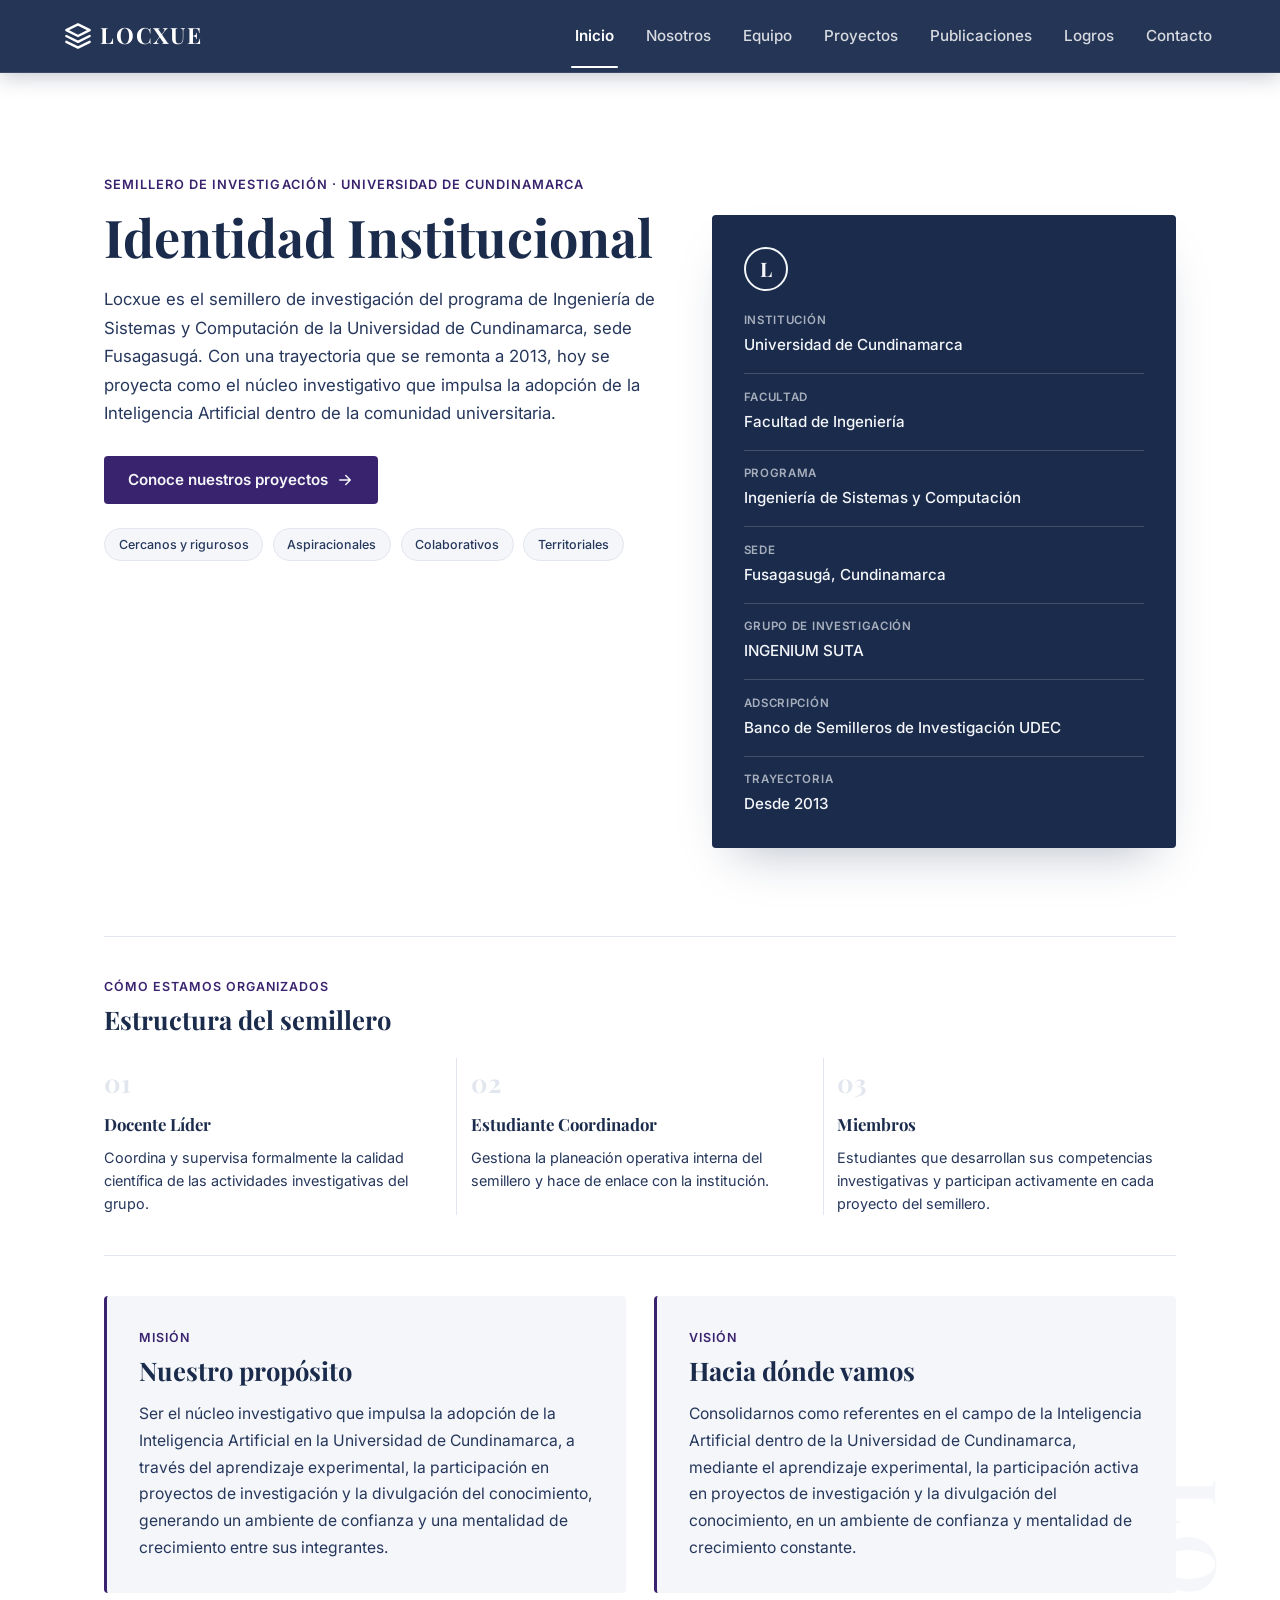
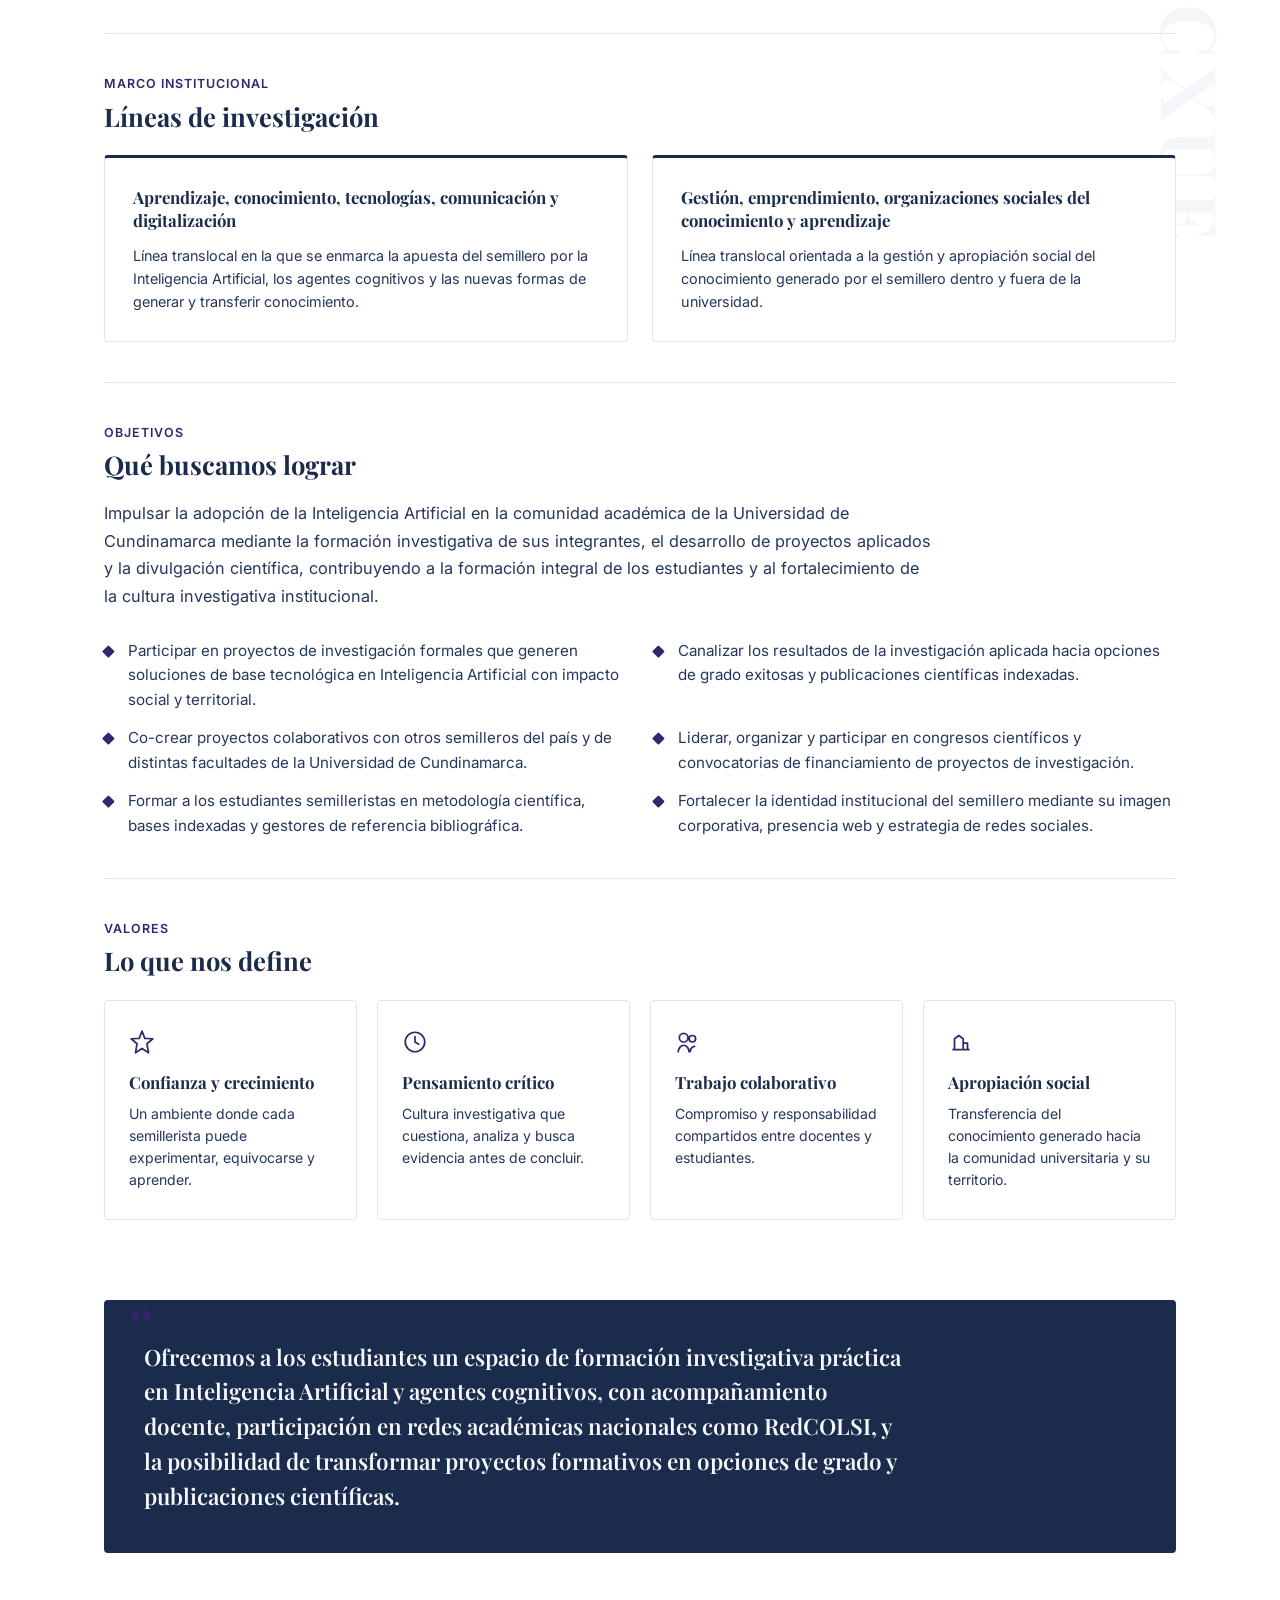
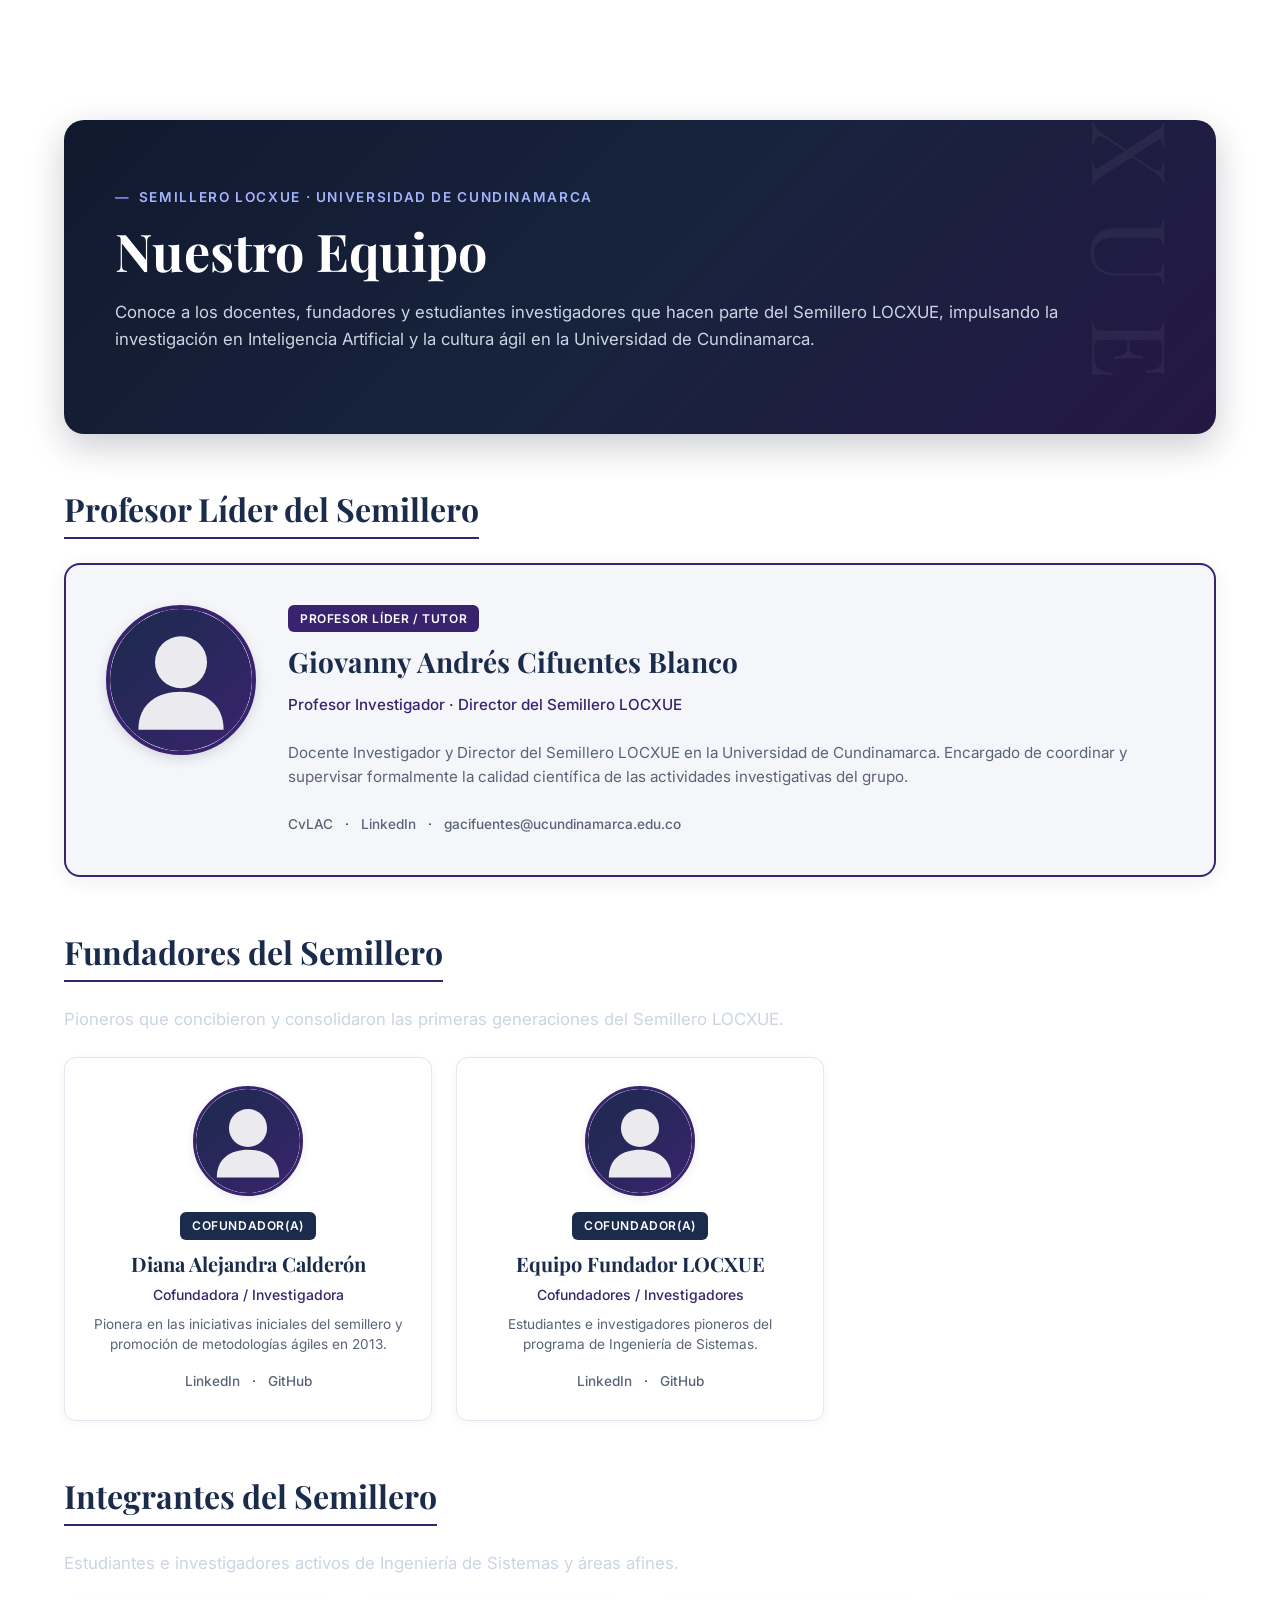
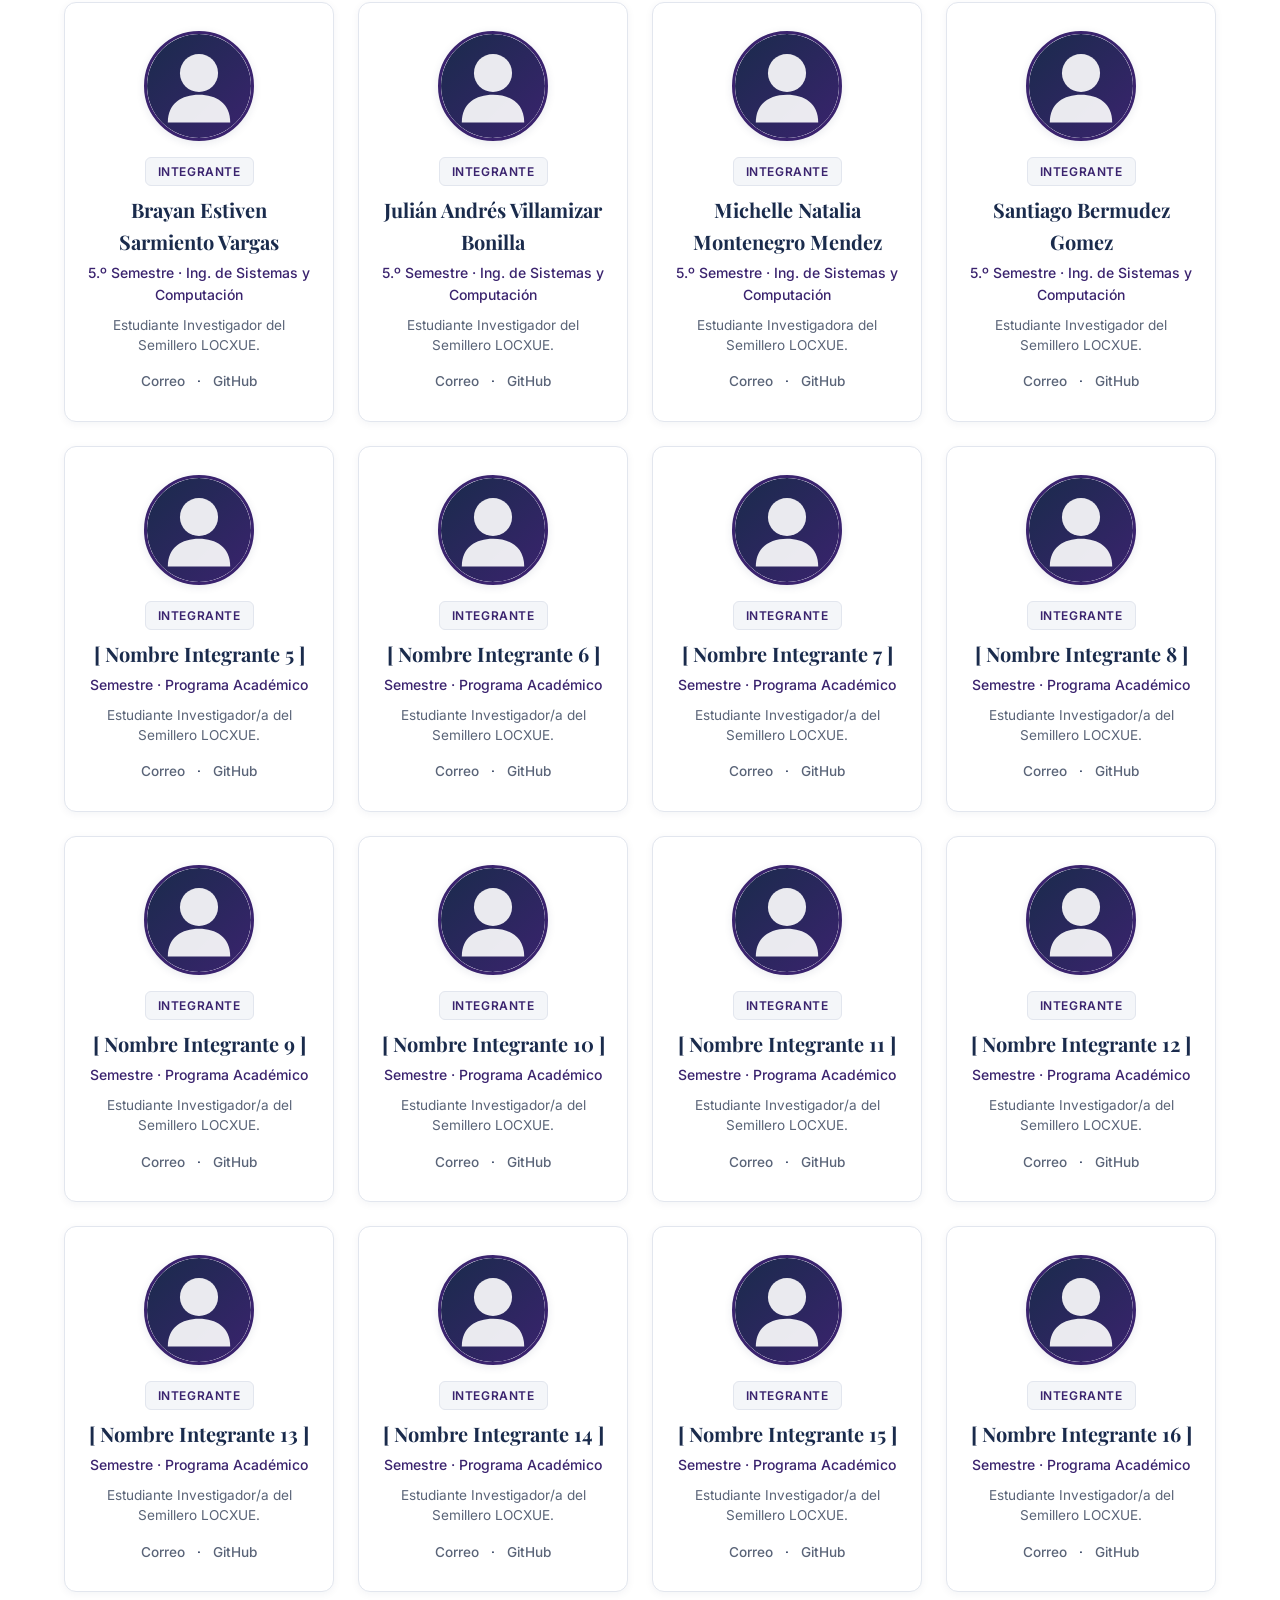
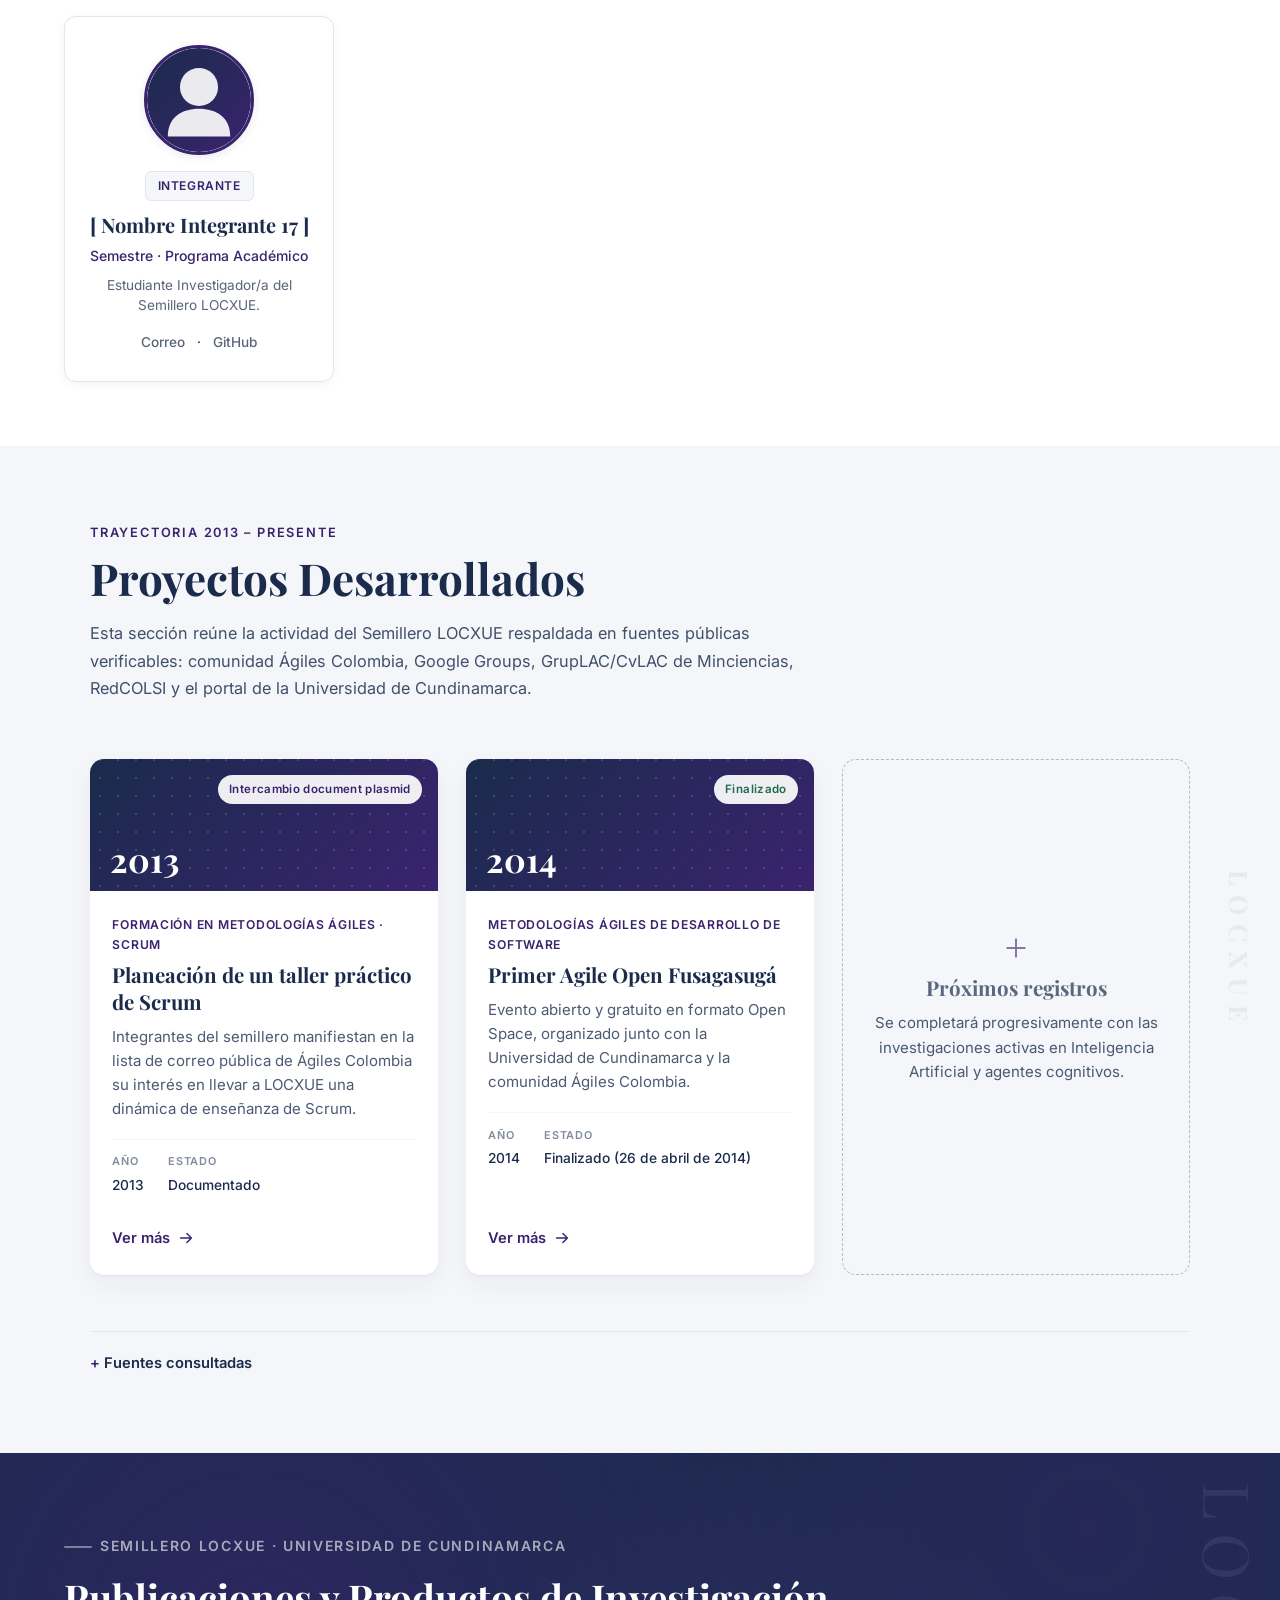
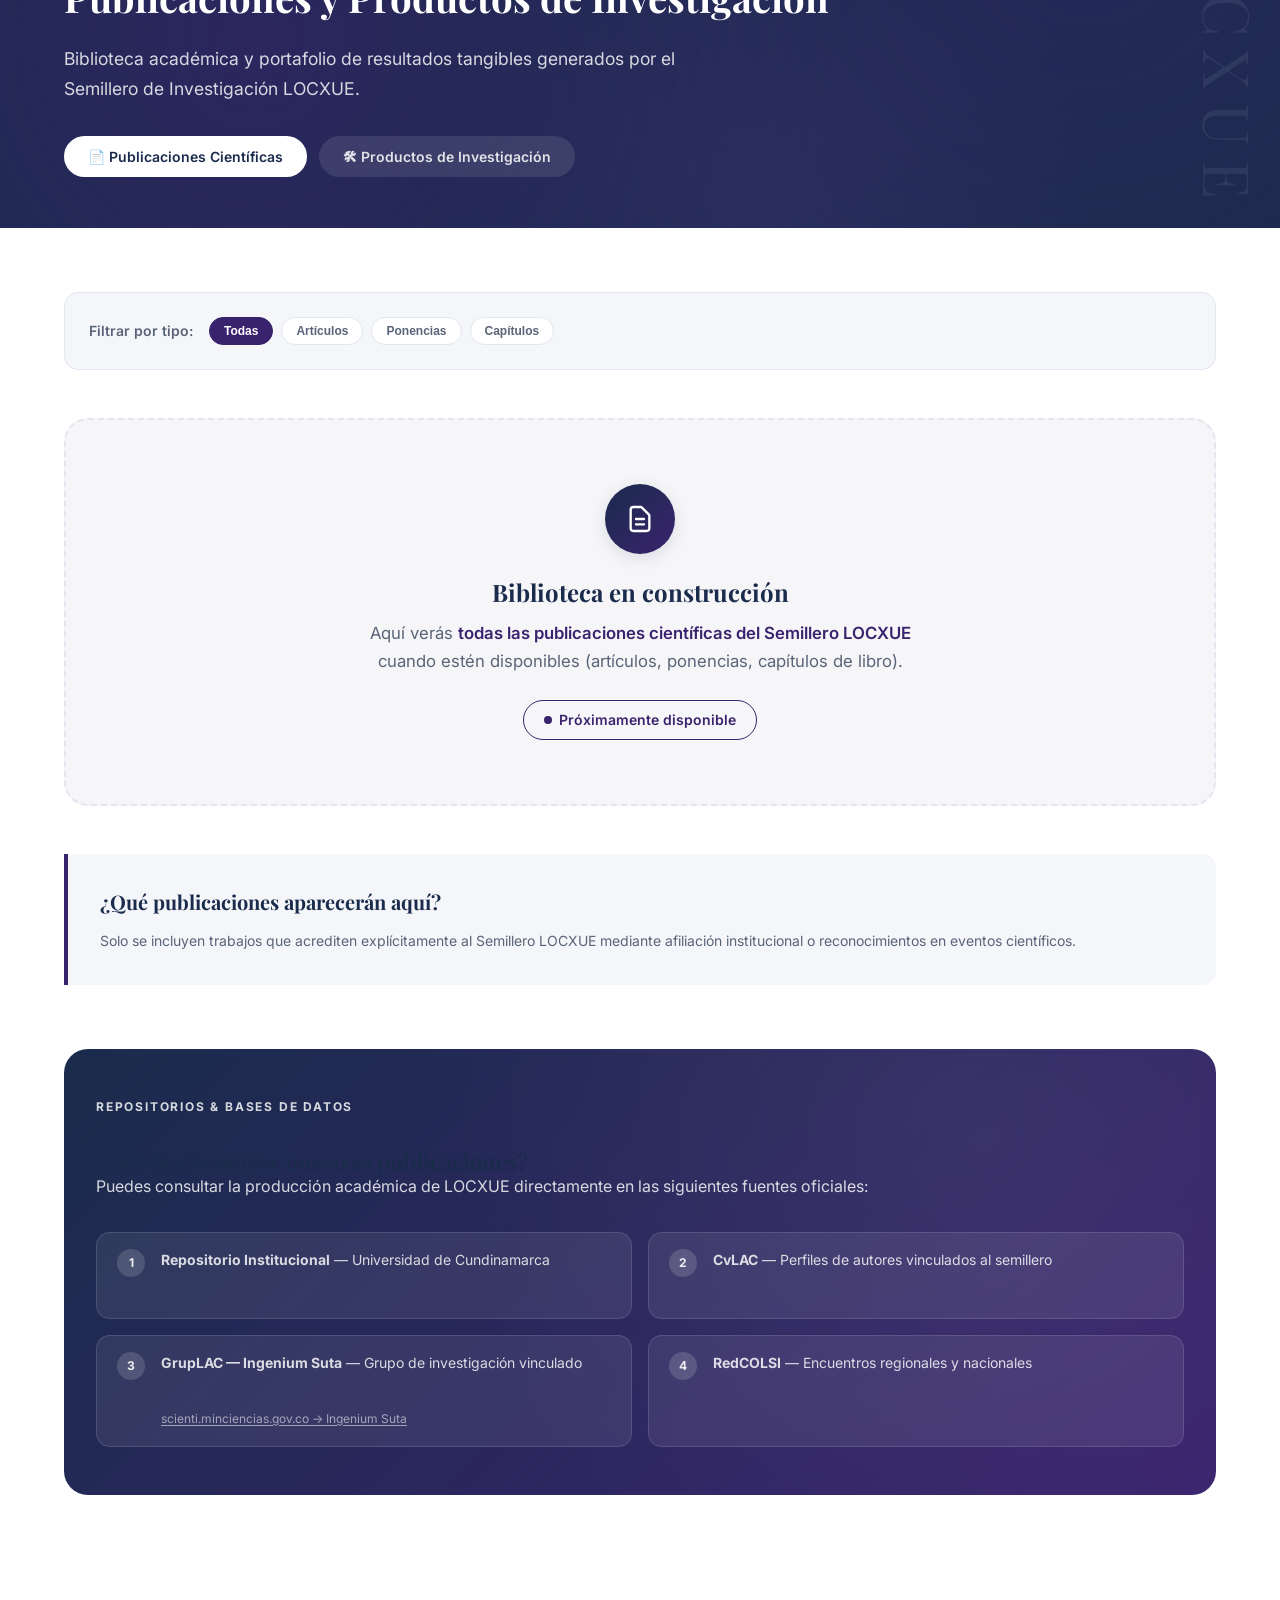
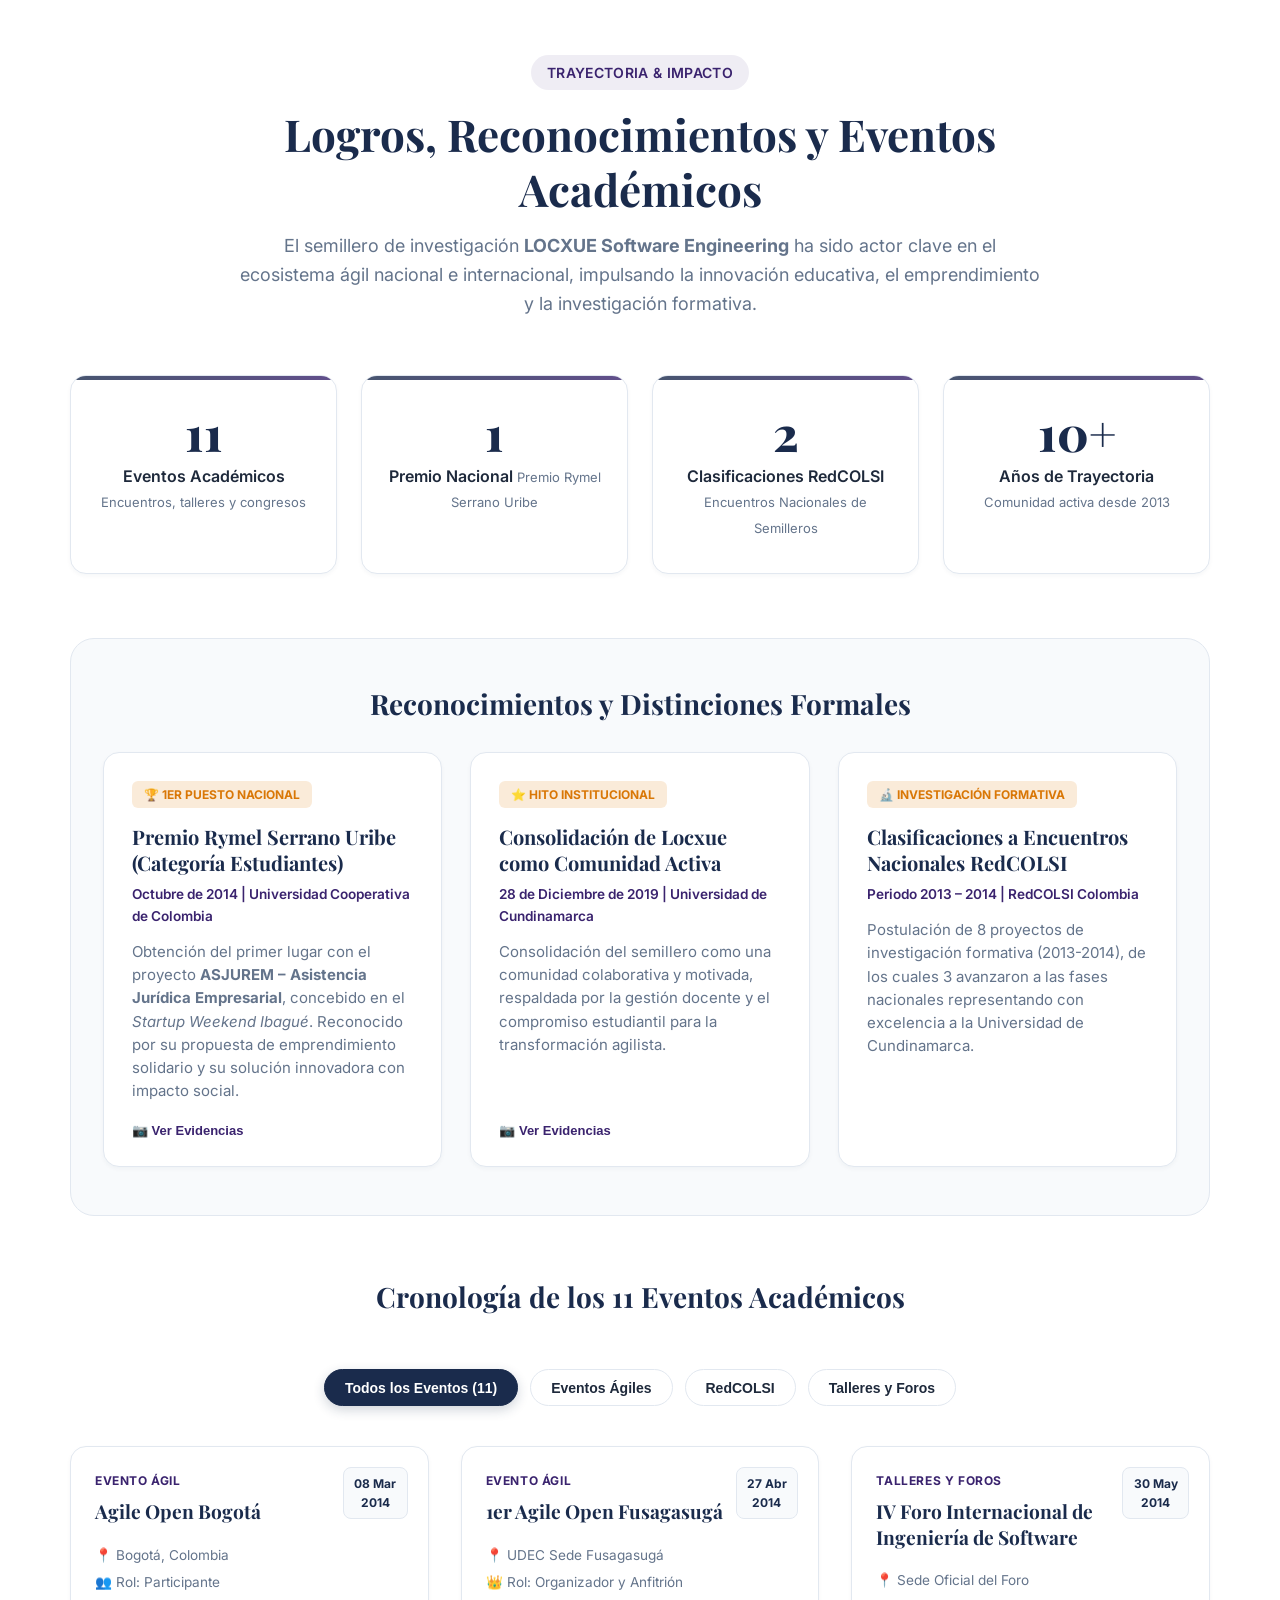
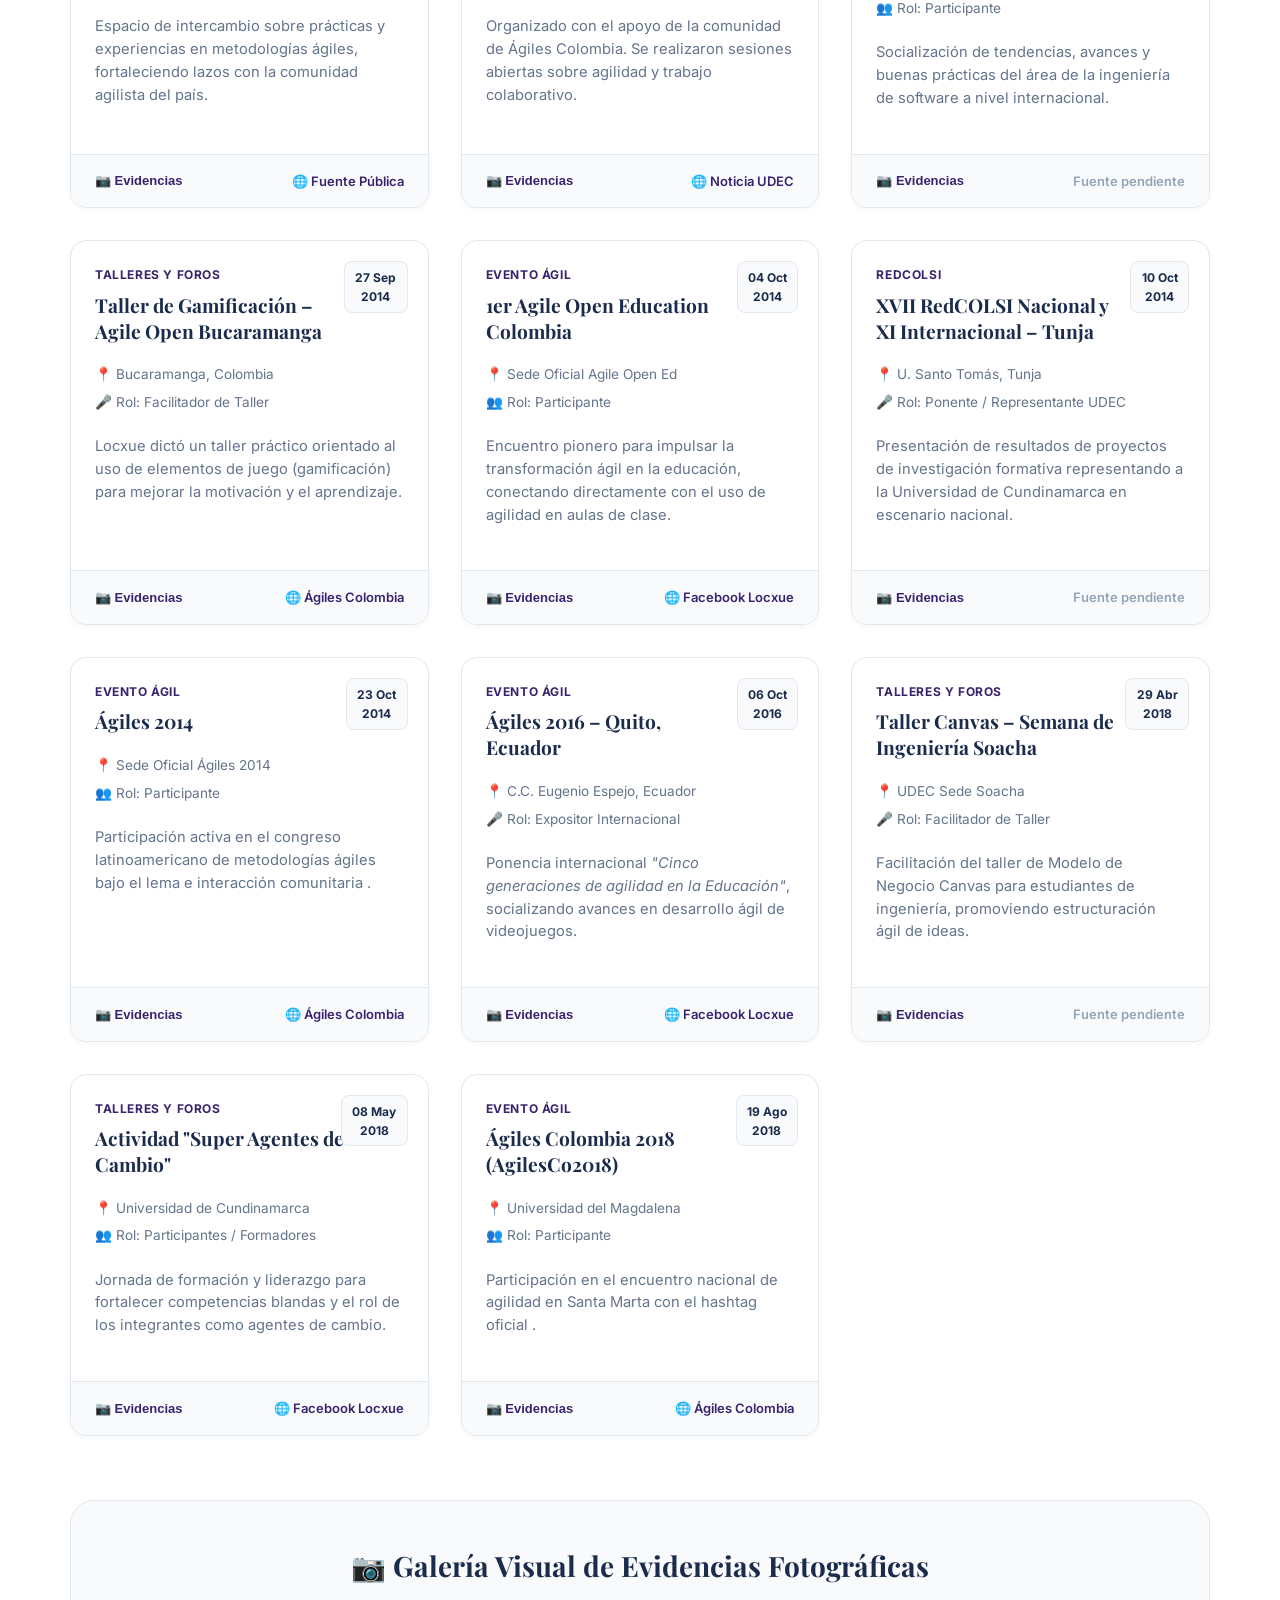
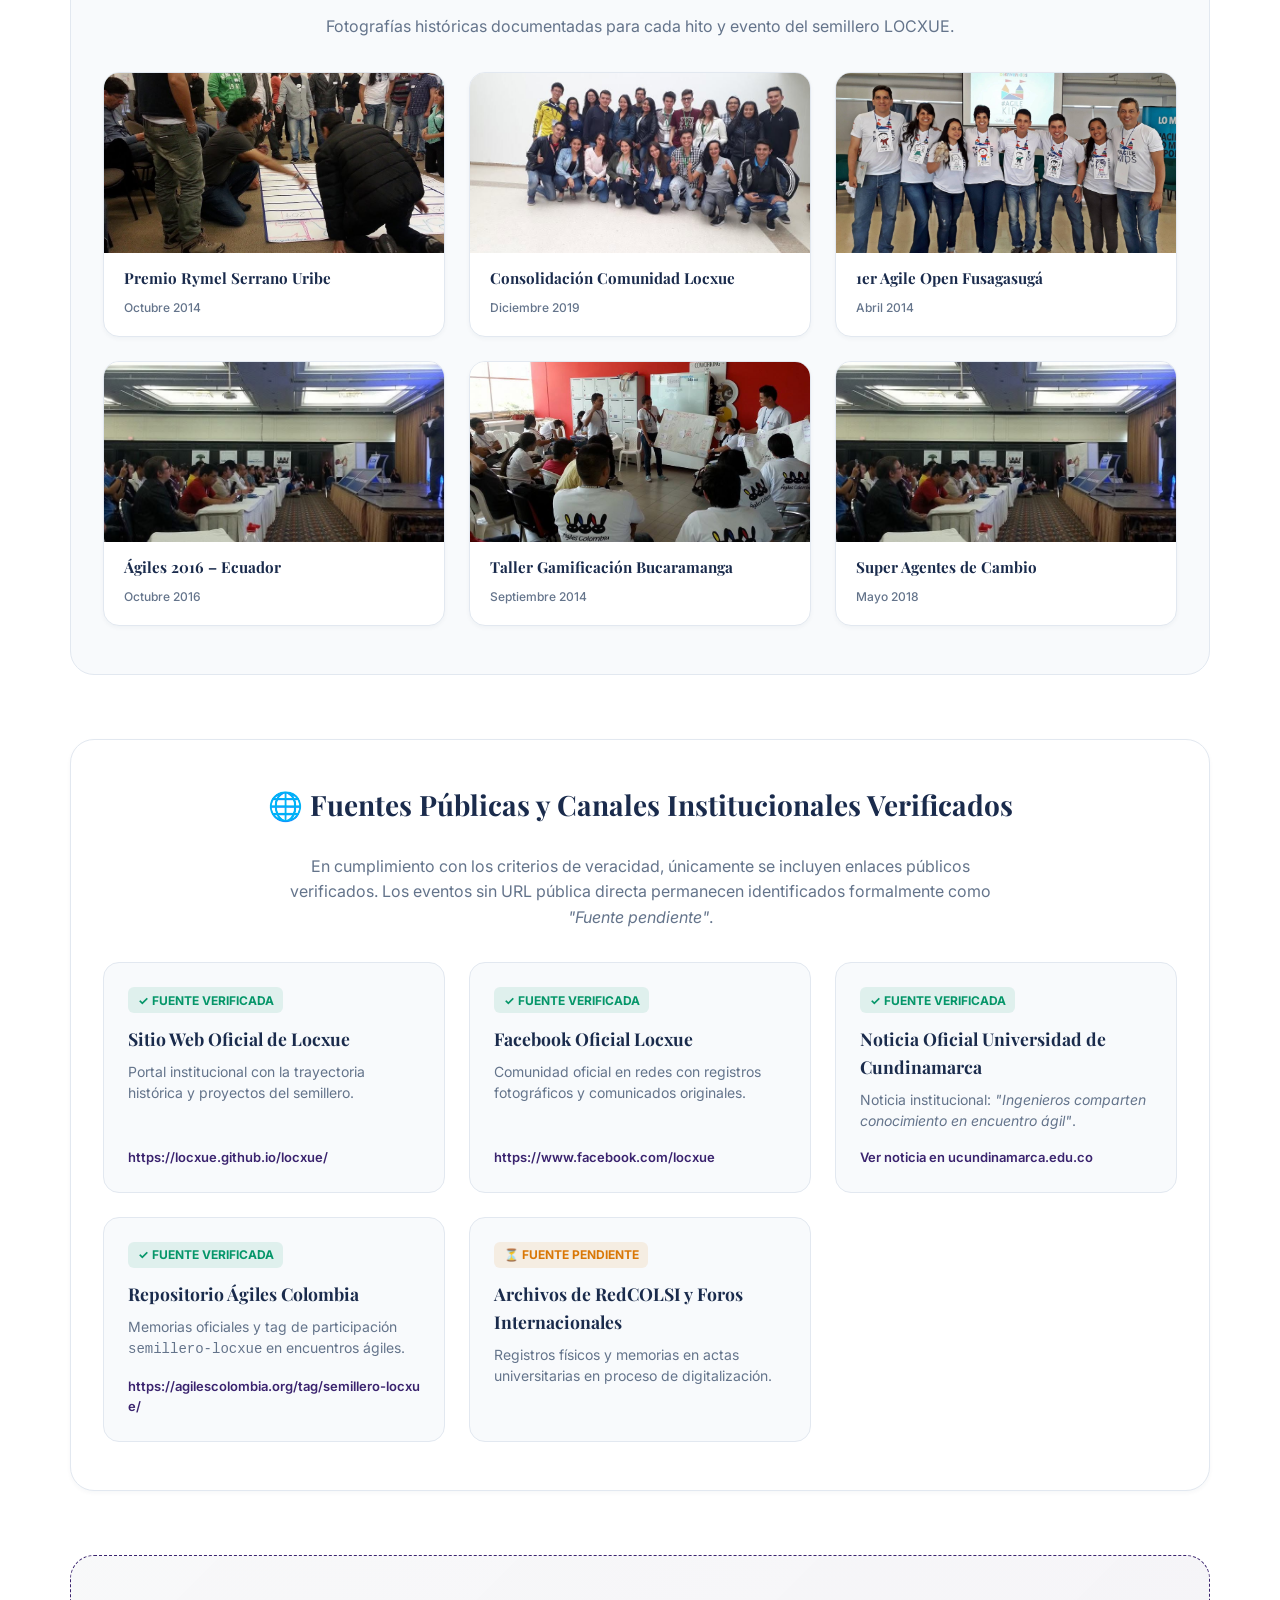
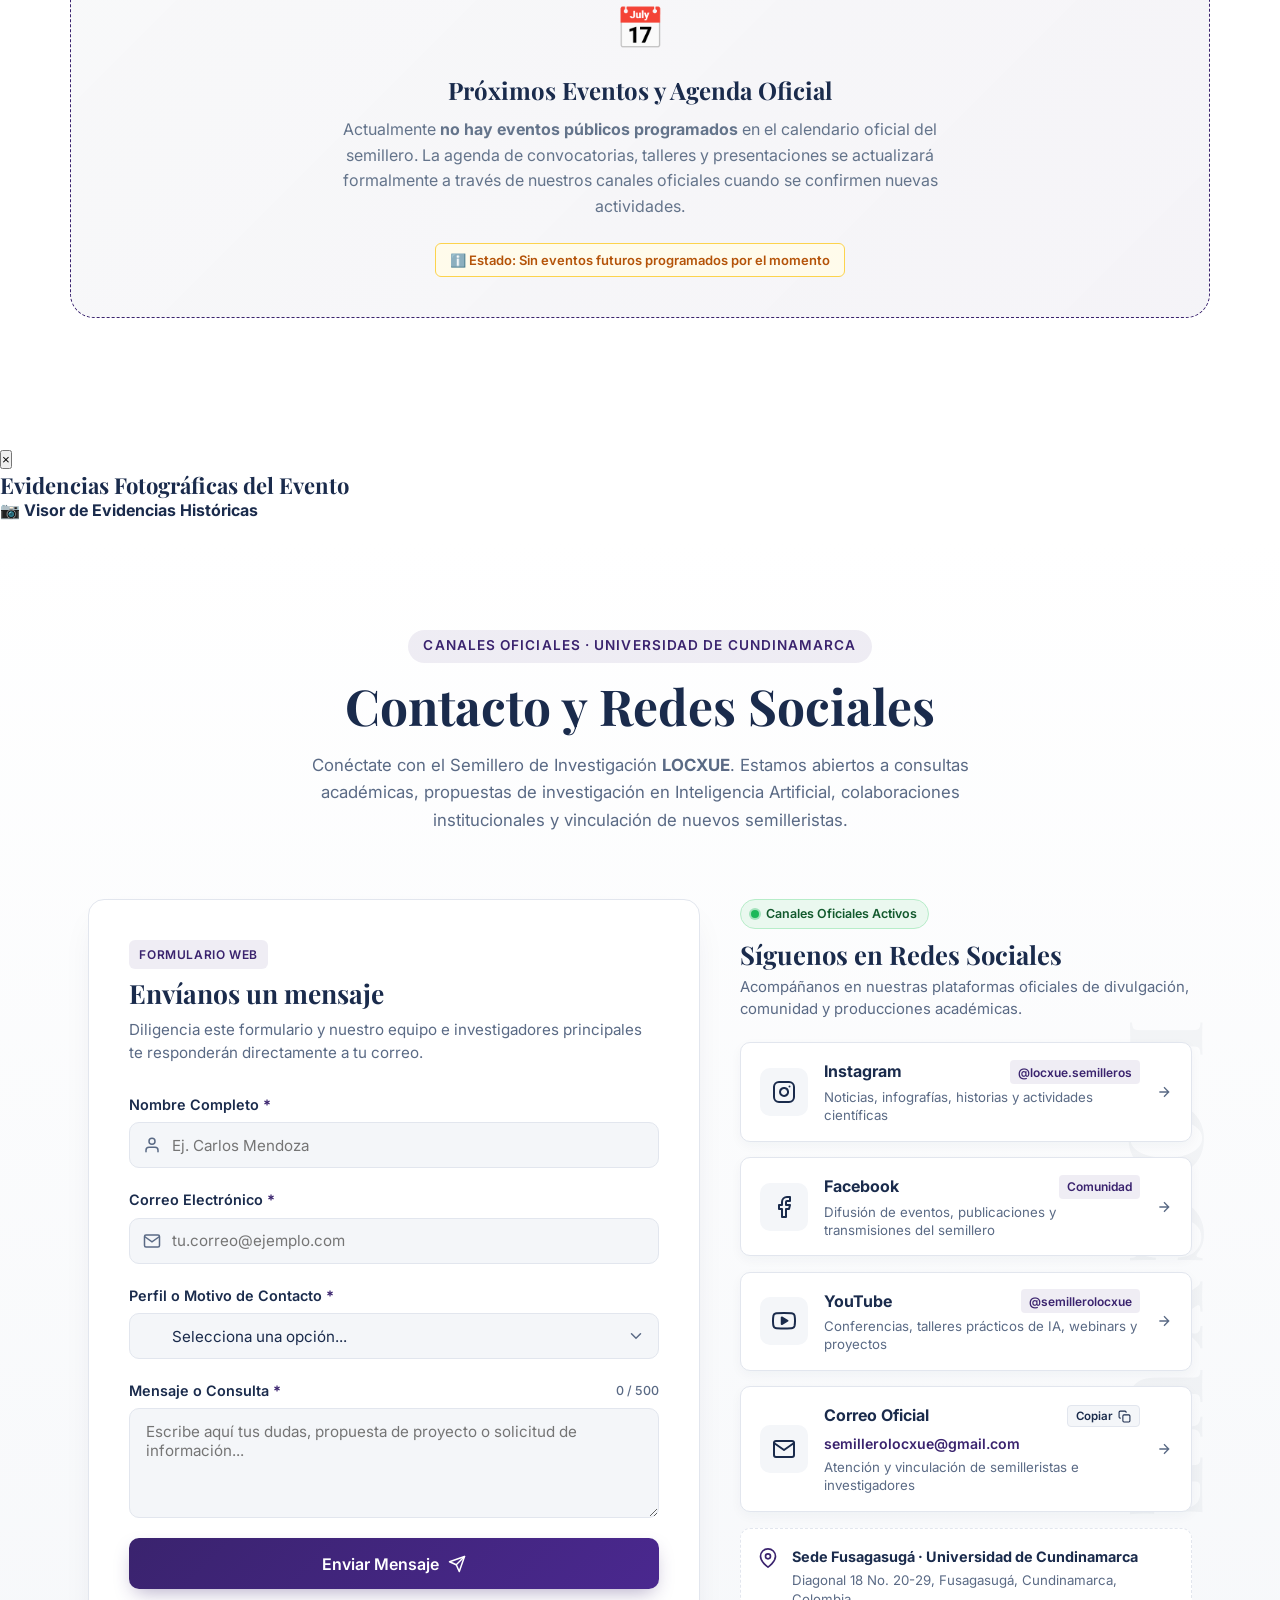
==== web/index.html @ 57101966 "feat(contacto): mejorar modulo 06 de contacto, redes sociales y footer - Actualizar canales oficiale" ====
<!DOCTYPE html>
<html lang="es">
<head>
  <meta charset="UTF-8">
  <meta name="viewport" content="width=device-width, initial-scale=1.0">
  <title>Semillero de Investigación LOCXUE — Universidad de Cundinamarca</title>
  <meta name="description" content="Semillero de investigación en innovación, ingeniería de software e inteligencia artificial de la Universidad de Cundinamarca.">

  <!-- Tipografías del Design System Institucional -->
  <link rel="preconnect" href="https://fonts.googleapis.com">
  <link rel="preconnect" href="https://fonts.gstatic.com" crossorigin>
  <link rel="stylesheet" href="https://fonts.googleapis.com/css2?family=Inter:wght@300;400;500;600;700&family=Playfair+Display:wght@600;700;800&display=swap">

  <!-- Hojas de Estilo por Módulo (Diseños del Frontend Preservados) -->
  <link rel="stylesheet" href="assets/css/styles.css">
  <link rel="stylesheet" href="assets/css/identidad-institucional.css">
  <link rel="stylesheet" href="assets/css/equipo.css">
  <link rel="stylesheet" href="assets/css/proyectos.css">
  <link rel="stylesheet" href="assets/css/publicaciones.css">
  <link rel="stylesheet" href="assets/css/logros.css">
  <link rel="stylesheet" href="assets/css/contacto-footer.css">

</head>
<body>
  <a class="skip-link" href="#main">Saltar al contenido principal</a>

  <!-- Header Institucional -->
  <header class="header" role="banner">
    <nav class="nav" aria-label="Navegación principal">
      <a class="nav__logo" href="#identidad" aria-label="LOCXUE — ir al inicio">
        <div class="nav__logo-brand">
          <svg class="nav__logo-icon" viewBox="0 0 24 24" fill="none" stroke="currentColor" stroke-width="2" aria-hidden="true">
            <path d="M12 2L2 7l10 5 10-5-10-5zM2 17l10 5 10-5M2 12l10 5 10-5" stroke-linecap="round" stroke-linejoin="round"/>
          </svg>
          <span class="nav__logo-text">LOCXUE</span>
        </div>
      </a>
      <button class="nav__toggle" type="button" aria-expanded="false" aria-controls="nav-menu" aria-label="Abrir menú">
        <span class="nav__toggle-bar" aria-hidden="true"></span>
        <span class="nav__toggle-bar" aria-hidden="true"></span>
        <span class="nav__toggle-bar" aria-hidden="true"></span>
      </button>
      <ul class="nav__menu" id="nav-menu">
        <li><a href="#identidad" class="nav__link nav__link--active">Inicio</a></li>
        <li><a href="#nosotros" class="nav__link">Nosotros</a></li>
        <li><a href="#equipo" class="nav__link">Equipo</a></li>
        <li><a href="#proyectos" class="nav__link">Proyectos</a></li>
        <li><a href="#publicaciones" class="nav__link">Publicaciones</a></li>
        <li><a href="#logros" class="nav__link">Logros</a></li>
        <li><a href="#contacto" class="nav__link">Contacto</a></li>
      </ul>
    </nav>
  </header>

  <main id="main">

    <!-- ============================================================
         MÓDULO 01: Identidad Institucional
         ============================================================ -->
    <section id="identidad" class="identidad" aria-labelledby="identidad__titulo">
      <span class="identidad__watermark" aria-hidden="true">LOCXUE</span>

      <div class="identidad__container">
        <header class="identidad__intro">
          <div class="identidad__intro-text">
            <p class="identidad__eyebrow">Semillero de Investigación · Universidad de Cundinamarca</p>
            <h1 id="identidad__titulo" class="identidad__titulo">Identidad Institucional</h1>
            <p class="identidad__lead">
              Locxue es el semillero de investigación del programa de Ingeniería de Sistemas
              y Computación de la Universidad de Cundinamarca, sede Fusagasugá. Con una
              trayectoria que se remonta a 2013, hoy se proyecta como el núcleo investigativo
              que impulsa la adopción de la Inteligencia Artificial dentro de la comunidad
              universitaria.
            </p>
            <a class="identidad__cta" href="#proyectos">
              Conoce nuestros proyectos
              <svg class="identidad__cta-icon" viewBox="0 0 24 24" width="18" height="18" aria-hidden="true" focusable="false">
                <path d="M5 12h13M13 6l6 6-6 6" fill="none" stroke="currentColor" stroke-width="2" stroke-linecap="round" stroke-linejoin="round"/>
              </svg>
            </a>

            <ul class="identidad__tags" aria-label="Nuestra forma de comunicarnos">
              <li class="identidad__tag">Cercanos y rigurosos</li>
              <li class="identidad__tag">Aspiracionales</li>
              <li class="identidad__tag">Colaborativos</li>
              <li class="identidad__tag">Territoriales</li>
            </ul>
          </div>

          <aside class="identidad__facts" aria-label="Datos generales del semillero">
            <div class="identidad__facts-logo" aria-hidden="true">
              <span class="identidad__facts-logo-mark">L</span>
            </div>
            <dl class="identidad__facts-list">
              <div class="identidad__fact">
                <dt>Institución</dt>
                <dd>Universidad de Cundinamarca</dd>
              </div>
              <div class="identidad__fact">
                <dt>Facultad</dt>
                <dd>Facultad de Ingeniería</dd>
              </div>
              <div class="identidad__fact">
                <dt>Programa</dt>
                <dd>Ingeniería de Sistemas y Computación</dd>
              </div>
              <div class="identidad__fact">
                <dt>Sede</dt>
                <dd>Fusagasugá, Cundinamarca</dd>
              </div>
              <div class="identidad__fact">
                <dt>Grupo de investigación</dt>
                <dd>INGENIUM SUTA</dd>
              </div>
              <div class="identidad__fact">
                <dt>Adscripción</dt>
                <dd>Banco de Semilleros de Investigación UDEC</dd>
              </div>
              <div class="identidad__fact">
                <dt>Trayectoria</dt>
                <dd>Desde 2013</dd>
              </div>
            </dl>
          </aside>
        </header>

        <div id="nosotros" class="identidad__estructura">
          <div class="identidad__estructura-header">
            <p class="identidad__card-eyebrow">Cómo estamos organizados</p>
            <h3 class="identidad__card-titulo">Estructura del semillero</h3>
          </div>

          <ol class="identidad__roles">
            <li class="identidad__rol">
              <span class="identidad__rol-numero" aria-hidden="true">01</span>
              <h4 class="identidad__rol-titulo">Docente Líder</h4>
              <p class="identidad__rol-texto">
                Coordina y supervisa formalmente la calidad científica de las
                actividades investigativas del grupo.
              </p>
            </li>
            <li class="identidad__rol">
              <span class="identidad__rol-numero" aria-hidden="true">02</span>
              <h4 class="identidad__rol-titulo">Estudiante Coordinador</h4>
              <p class="identidad__rol-texto">
                Gestiona la planeación operativa interna del semillero y hace de
                enlace con la institución.
              </p>
            </li>
            <li class="identidad__rol">
              <span class="identidad__rol-numero" aria-hidden="true">03</span>
              <h4 class="identidad__rol-titulo">Miembros</h4>
              <p class="identidad__rol-texto">
                Estudiantes que desarrollan sus competencias investigativas y
                participan activamente en cada proyecto del semillero.
              </p>
            </li>
          </ol>
        </div>

        <div class="identidad__mv-grid">
          <article class="identidad__card identidad__card--mision">
            <p class="identidad__card-eyebrow">Misión</p>
            <h3 class="identidad__card-titulo">Nuestro propósito</h3>
            <p class="identidad__card-texto">
              Ser el núcleo investigativo que impulsa la adopción de la Inteligencia
              Artificial en la Universidad de Cundinamarca, a través del aprendizaje
              experimental, la participación en proyectos de investigación y la
              divulgación del conocimiento, generando un ambiente de confianza y una
              mentalidad de crecimiento entre sus integrantes.
            </p>
          </article>

          <article class="identidad__card identidad__card--vision">
            <p class="identidad__card-eyebrow">Visión</p>
            <h3 class="identidad__card-titulo">Hacia dónde vamos</h3>
            <p class="identidad__card-texto">
              Consolidarnos como referentes en el campo de la Inteligencia Artificial
              dentro de la Universidad de Cundinamarca, mediante el aprendizaje
              experimental, la participación activa en proyectos de investigación y la
              divulgación del conocimiento, en un ambiente de confianza y mentalidad
              de crecimiento constante.
            </p>
          </article>
        </div>

        <div class="identidad__lineas">
          <div class="identidad__lineas-header">
            <p class="identidad__card-eyebrow">Marco institucional</p>
            <h3 class="identidad__card-titulo">Líneas de investigación</h3>
          </div>

          <div class="identidad__lineas-grid">
            <article class="identidad__linea">
              <h4 class="identidad__linea-titulo">
                Aprendizaje, conocimiento, tecnologías, comunicación y digitalización
              </h4>
              <p class="identidad__linea-texto">
                Línea translocal en la que se enmarca la apuesta del semillero por
                la Inteligencia Artificial, los agentes cognitivos y las nuevas
                formas de generar y transferir conocimiento.
              </p>
            </article>
            <article class="identidad__linea">
              <h4 class="identidad__linea-titulo">
                Gestión, emprendimiento, organizaciones sociales del conocimiento y aprendizaje
              </h4>
              <p class="identidad__linea-texto">
                Línea translocal orientada a la gestión y apropiación social del
                conocimiento generado por el semillero dentro y fuera de la
                universidad.
              </p>
            </article>
          </div>
        </div>

        <div class="identidad__objetivos">
          <div class="identidad__objetivos-header">
            <p class="identidad__card-eyebrow">Objetivos</p>
            <h3 class="identidad__card-titulo">Qué buscamos lograr</h3>
          </div>

          <p class="identidad__objetivo-general">
            Impulsar la adopción de la Inteligencia Artificial en la comunidad académica
            de la Universidad de Cundinamarca mediante la formación investigativa de sus
            integrantes, el desarrollo de proyectos aplicados y la divulgación científica,
            contribuyendo a la formación integral de los estudiantes y al fortalecimiento
            de la cultura investigativa institucional.
          </p>

          <ul class="identidad__objetivo-lista">
            <li class="identidad__objetivo-item">
              Participar en proyectos de investigación formales que generen soluciones de
              base tecnológica en Inteligencia Artificial con impacto social y territorial.
            </li>
            <li class="identidad__objetivo-item">
              Canalizar los resultados de la investigación aplicada hacia opciones de
              grado exitosas y publicaciones científicas indexadas.
            </li>
            <li class="identidad__objetivo-item">
              Co-crear proyectos colaborativos con otros semilleros del país y de
              distintas facultades de la Universidad de Cundinamarca.
            </li>
            <li class="identidad__objetivo-item">
              Liderar, organizar y participar en congresos científicos y convocatorias
              de financiamiento de proyectos de investigación.
            </li>
            <li class="identidad__objetivo-item">
              Formar a los estudiantes semilleristas en metodología científica, bases
              indexadas y gestores de referencia bibliográfica.
            </li>
            <li class="identidad__objetivo-item">
              Fortalecer la identidad institucional del semillero mediante su imagen
              corporativa, presencia web y estrategia de redes sociales.
            </li>
          </ul>
        </div>

        <div class="identidad__valores">
          <div class="identidad__valores-header">
            <p class="identidad__card-eyebrow">Valores</p>
            <h3 class="identidad__card-titulo">Lo que nos define</h3>
          </div>

          <ul class="identidad__valores-grid">
            <li class="identidad__valor">
              <span class="identidad__valor-icon" aria-hidden="true">
                <svg viewBox="0 0 24 24" width="26" height="26"><path d="M12 2l2.6 6.6L22 9l-5.4 4.6L18 22l-6-4-6 4 1.4-8.4L2 9l7.4-.4L12 2z" fill="none" stroke="currentColor" stroke-width="1.6" stroke-linejoin="round"/></svg>
              </span>
              <h4 class="identidad__valor-titulo">Confianza y crecimiento</h4>
              <p class="identidad__valor-texto">Un ambiente donde cada semillerista puede experimentar, equivocarse y aprender.</p>
            </li>
            <li class="identidad__valor">
              <span class="identidad__valor-icon" aria-hidden="true">
                <svg viewBox="0 0 24 24" width="26" height="26"><circle cx="12" cy="12" r="9" fill="none" stroke="currentColor" stroke-width="1.6"/><path d="M12 7v5l3.5 2" fill="none" stroke="currentColor" stroke-width="1.6" stroke-linecap="round"/></svg>
              </span>
              <h4 class="identidad__valor-titulo">Pensamiento crítico</h4>
              <p class="identidad__valor-texto">Cultura investigativa que cuestiona, analiza y busca evidencia antes de concluir.</p>
            </li>
            <li class="identidad__valor">
              <span class="identidad__valor-icon" aria-hidden="true">
                <svg viewBox="0 0 24 24" width="26" height="26"><path d="M8 12a4 4 0 100-8 4 4 0 000 8zM3 21c0-3.3 2.7-6 5-6s5 2.7 5 6M16 12a3 3 0 100-6 3 3 0 000 6zM14 21c.2-2.6 1.9-4.6 4-5" fill="none" stroke="currentColor" stroke-width="1.6" stroke-linecap="round" stroke-linejoin="round"/></svg>
              </span>
              <h4 class="identidad__valor-titulo">Trabajo colaborativo</h4>
              <p class="identidad__valor-texto">Compromiso y responsabilidad compartidos entre docentes y estudiantes.</p>
            </li>
            <li class="identidad__valor">
              <span class="identidad__valor-icon" aria-hidden="true">
                <svg viewBox="0 0 24 24" width="26" height="26"><path d="M4 19h16M6 19V9l4-3 4 3v10M14 19v-6h4v6" fill="none" stroke="currentColor" stroke-width="1.6" stroke-linejoin="round"/></svg>
              </span>
              <h4 class="identidad__valor-titulo">Apropiación social</h4>
              <p class="identidad__valor-texto">Transferencia del conocimiento generado hacia la comunidad universitaria y su territorio.</p>
            </li>
          </ul>
        </div>

        <div class="identidad__propuesta">
          <p class="identidad__propuesta-texto">
            Ofrecemos a los estudiantes un espacio de formación investigativa práctica en
            Inteligencia Artificial y agentes cognitivos, con acompañamiento docente,
            participación en redes académicas nacionales como RedCOLSI, y la posibilidad
            de transformar proyectos formativos en opciones de grado y publicaciones
            científicas.
          </p>
        </div>
      </div>
    </section>

    <!-- ============================================================
         MÓDULO 02: Equipo de Investigación
         ============================================================ -->
    <section id="equipo" class="equipo" aria-labelledby="equipo__titulo">
      <div class="equipo__container">
        <header class="equipo__header">
          <span class="equipo__watermark" aria-hidden="true">LOCXUE</span>
          <div class="equipo__header-content">
            <span class="equipo__eyebrow">SEMILLERO LOCXUE · UNIVERSIDAD DE CUNDINAMARCA</span>
            <h2 id="equipo__titulo" class="equipo__titulo">Nuestro Equipo</h2>
            <p class="equipo__lead">
              Conoce a los docentes, fundadores y estudiantes investigadores que hacen parte del Semillero LOCXUE,
              impulsando la investigación en Inteligencia Artificial y la cultura ágil en la Universidad de Cundinamarca.
            </p>
          </div>
        </header>

        <!-- 1. PROFESOR LÍDER DEL SEMILLERO -->
        <div class="equipo__subseccion">
          <h3 class="equipo__subseccion-titulo">Profesor Líder del Semillero</h3>

          <article class="equipo__lider-card" data-component="card-lider">
            <img src="assets/img/avatar-placeholder.svg" alt="Foto de Giovanny Andrés Cifuentes Blanco" class="equipo__avatar-lider">
            <div class="equipo__lider-info">
              <span class="equipo__badge equipo__badge--lider">Profesor Líder / Tutor</span>
              <h4 class="equipo__nombre-lider">Giovanny Andrés Cifuentes Blanco</h4>
              <p class="equipo__meta">Profesor Investigador · Director del Semillero LOCXUE</p>
              <p class="equipo__bio">
                Docente Investigador y Director del Semillero LOCXUE en la Universidad de Cundinamarca. Encargado de coordinar y supervisar formalmente la calidad científica de las actividades investigativas del grupo.
              </p>
              <div class="equipo__sociales" style="justify-content: flex-start;">
                <a href="https://scienti.minciencias.gov.co/cvlac/" class="equipo__social-link" target="_blank" rel="noopener noreferrer" aria-label="CvLAC Profesor Líder">CvLAC</a> ·
                <span class="equipo__social-link equipo__social-link--disabled" aria-disabled="true" aria-label="LinkedIn Profesor Líder (próximamente)">LinkedIn</span> ·
                <a href="mailto:gacifuentes@ucundinamarca.edu.co" class="equipo__social-link" aria-label="Correo Institucional">gacifuentes@ucundinamarca.edu.co</a>
              </div>
            </div>
          </article>
        </div>

        <!-- 2. FUNDADORES -->
        <div class="equipo__subseccion">
          <h3 class="equipo__subseccion-titulo">Fundadores del Semillero</h3>
          <p class="equipo__lead" style="margin-bottom: 1.5rem;">
            Pioneros que concibieron y consolidaron las primeras generaciones del Semillero LOCXUE.
          </p>

          <div class="equipo__fundadores-grid">
            <article class="equipo__card" data-component="card-fundador">
              <div class="equipo__avatar-wrapper">
                <img src="assets/img/avatar-placeholder.svg" alt="Foto del Fundador 1" class="equipo__avatar">
              </div>
              <span class="equipo__badge equipo__badge--fundador">Cofundador(a)</span>
              <h4 class="equipo__nombre">Diana Alejandra Calderón</h4>
              <p class="equipo__rol">Cofundadora / Investigadora</p>
              <p class="equipo__descripcion">Pionera en las iniciativas iniciales del semillero y promoción de metodologías ágiles en 2013.</p>
              <div class="equipo__sociales">
                <span class="equipo__social-link equipo__social-link--disabled" aria-disabled="true">LinkedIn</span> ·
                <span class="equipo__social-link equipo__social-link--disabled" aria-disabled="true">GitHub</span>
              </div>
            </article>

            <article class="equipo__card" data-component="card-fundador">
              <div class="equipo__avatar-wrapper">
                <img src="assets/img/avatar-placeholder.svg" alt="Foto del Fundador 2" class="equipo__avatar">
              </div>
              <span class="equipo__badge equipo__badge--fundador">Cofundador(a)</span>
              <h4 class="equipo__nombre">Equipo Fundador LOCXUE</h4>
              <p class="equipo__rol">Cofundadores / Investigadores</p>
              <p class="equipo__descripcion">Estudiantes e investigadores pioneros del programa de Ingeniería de Sistemas.</p>
              <div class="equipo__sociales">
                <span class="equipo__social-link equipo__social-link--disabled" aria-disabled="true">LinkedIn</span> ·
                <span class="equipo__social-link equipo__social-link--disabled" aria-disabled="true">GitHub</span>
              </div>
            </article>
          </div>
        </div>

        <!-- 3. INTEGRANTES -->
        <div class="equipo__subseccion">
          <h3 class="equipo__subseccion-titulo">Integrantes del Semillero</h3>
          <p class="equipo__lead" style="margin-bottom: 1.5rem;">
            Estudiantes e investigadores activos de Ingeniería de Sistemas y áreas afines.
          </p>

          <div class="equipo__integrantes-grid">
            <article class="equipo__card" data-component="card-integrante">
              <div class="equipo__avatar-wrapper">
                <img src="assets/img/avatar-placeholder.svg" alt="Foto de Brayan Estiven Sarmiento Vargas" class="equipo__avatar">
              </div>
              <span class="equipo__badge equipo__badge--integrante">Integrante</span>
              <h4 class="equipo__nombre">Brayan Estiven Sarmiento Vargas</h4>
              <p class="equipo__rol">5.º Semestre · Ing. de Sistemas y Computación</p>
              <p class="equipo__descripcion">Estudiante Investigador del Semillero LOCXUE.</p>
              <div class="equipo__sociales">
                <a href="mailto:besarmiento@ucundinamarca.edu.co" class="equipo__social-link" title="Correo Institucional">Correo</a> ·
                <a href="https://github.com/BrayanSarmiento28" target="_blank" rel="noopener noreferrer" class="equipo__social-link">GitHub</a>
              </div>
            </article>

            <article class="equipo__card" data-component="card-integrante">
              <div class="equipo__avatar-wrapper">
                <img src="assets/img/avatar-placeholder.svg" alt="Foto de Julián Andrés Villamizar Bonilla" class="equipo__avatar">
              </div>
              <span class="equipo__badge equipo__badge--integrante">Integrante</span>
              <h4 class="equipo__nombre">Julián Andrés Villamizar Bonilla</h4>
              <p class="equipo__rol">5.º Semestre · Ing. de Sistemas y Computación</p>
              <p class="equipo__descripcion">Estudiante Investigador del Semillero LOCXUE.</p>
              <div class="equipo__sociales">
                <a href="mailto:javillamizar@ucundinamarca.edu.co" class="equipo__social-link" title="Correo Institucional">Correo</a> ·
                <a href="https://github.com/JulianZAR" target="_blank" rel="noopener noreferrer" class="equipo__social-link">GitHub</a>
              </div>
            </article>

            <article class="equipo__card" data-component="card-integrante">
              <div class="equipo__avatar-wrapper">
                <img src="assets/img/avatar-placeholder.svg" alt="Foto de Michelle Natalia Montenegro Mendez" class="equipo__avatar">
              </div>
              <span class="equipo__badge equipo__badge--integrante">Integrante</span>
              <h4 class="equipo__nombre">Michelle Natalia Montenegro Mendez</h4>
              <p class="equipo__rol">5.º Semestre · Ing. de Sistemas y Computación</p>
              <p class="equipo__descripcion">Estudiante Investigadora del Semillero LOCXUE.</p>
              <div class="equipo__sociales">
                <a href="mailto:mnmontenegro@ucundinamarca.edu.co" class="equipo__social-link" title="Correo Institucional">Correo</a> ·
                <a href="https://github.com/nat.montenegro01" target="_blank" rel="noopener noreferrer" class="equipo__social-link">GitHub</a>
              </div>
            </article>

            <article class="equipo__card" data-component="card-integrante">
              <div class="equipo__avatar-wrapper">
                <img src="assets/img/avatar-placeholder.svg" alt="Foto de Santiago Bermudez Gomez" class="equipo__avatar">
              </div>
              <span class="equipo__badge equipo__badge--integrante">Integrante</span>
              <h4 class="equipo__nombre">Santiago Bermudez Gomez</h4>
              <p class="equipo__rol">5.º Semestre · Ing. de Sistemas y Computación</p>
              <p class="equipo__descripcion">Estudiante Investigador del Semillero LOCXUE.</p>
              <div class="equipo__sociales">
                <a href="mailto:santiagobermudez@ucundinamarca.edu.co" class="equipo__social-link" title="Correo Institucional">Correo</a> ·
                <a href="https://github.com/sabego2006" target="_blank" rel="noopener noreferrer" class="equipo__social-link">GitHub</a>
              </div>
            </article>

            <!-- ============= SLOTS PLACEHOLDER 5–17 ============= -->
            <article class="equipo__card equipo__card--placeholder" data-component="card-integrante">
              <div class="equipo__avatar-wrapper">
                <img src="assets/img/avatar-placeholder.svg" alt="Foto pendiente del Integrante 5" class="equipo__avatar">
              </div>
              <span class="equipo__badge equipo__badge--integrante">Integrante</span>
              <h4 class="equipo__nombre">[ Nombre Integrante 5 ]</h4>
              <p class="equipo__rol">Semestre · Programa Académico</p>
              <p class="equipo__descripcion">Estudiante Investigador/a del Semillero LOCXUE.</p>
              <div class="equipo__sociales">
                <span class="equipo__social-link equipo__social-link--disabled" aria-disabled="true">Correo</span> ·
                <span class="equipo__social-link equipo__social-link--disabled" aria-disabled="true">GitHub</span>
              </div>
            </article>

            <article class="equipo__card equipo__card--placeholder" data-component="card-integrante">
              <div class="equipo__avatar-wrapper">
                <img src="assets/img/avatar-placeholder.svg" alt="Foto pendiente del Integrante 6" class="equipo__avatar">
              </div>
              <span class="equipo__badge equipo__badge--integrante">Integrante</span>
              <h4 class="equipo__nombre">[ Nombre Integrante 6 ]</h4>
              <p class="equipo__rol">Semestre · Programa Académico</p>
              <p class="equipo__descripcion">Estudiante Investigador/a del Semillero LOCXUE.</p>
              <div class="equipo__sociales">
                <span class="equipo__social-link equipo__social-link--disabled" aria-disabled="true">Correo</span> ·
                <span class="equipo__social-link equipo__social-link--disabled" aria-disabled="true">GitHub</span>
              </div>
            </article>

            <article class="equipo__card equipo__card--placeholder" data-component="card-integrante">
              <div class="equipo__avatar-wrapper">
                <img src="assets/img/avatar-placeholder.svg" alt="Foto pendiente del Integrante 7" class="equipo__avatar">
              </div>
              <span class="equipo__badge equipo__badge--integrante">Integrante</span>
              <h4 class="equipo__nombre">[ Nombre Integrante 7 ]</h4>
              <p class="equipo__rol">Semestre · Programa Académico</p>
              <p class="equipo__descripcion">Estudiante Investigador/a del Semillero LOCXUE.</p>
              <div class="equipo__sociales">
                <span class="equipo__social-link equipo__social-link--disabled" aria-disabled="true">Correo</span> ·
                <span class="equipo__social-link equipo__social-link--disabled" aria-disabled="true">GitHub</span>
              </div>
            </article>

            <article class="equipo__card equipo__card--placeholder" data-component="card-integrante">
              <div class="equipo__avatar-wrapper">
                <img src="assets/img/avatar-placeholder.svg" alt="Foto pendiente del Integrante 8" class="equipo__avatar">
              </div>
              <span class="equipo__badge equipo__badge--integrante">Integrante</span>
              <h4 class="equipo__nombre">[ Nombre Integrante 8 ]</h4>
              <p class="equipo__rol">Semestre · Programa Académico</p>
              <p class="equipo__descripcion">Estudiante Investigador/a del Semillero LOCXUE.</p>
              <div class="equipo__sociales">
                <span class="equipo__social-link equipo__social-link--disabled" aria-disabled="true">Correo</span> ·
                <span class="equipo__social-link equipo__social-link--disabled" aria-disabled="true">GitHub</span>
              </div>
            </article>

            <article class="equipo__card equipo__card--placeholder" data-component="card-integrante">
              <div class="equipo__avatar-wrapper">
                <img src="assets/img/avatar-placeholder.svg" alt="Foto pendiente del Integrante 9" class="equipo__avatar">
              </div>
              <span class="equipo__badge equipo__badge--integrante">Integrante</span>
              <h4 class="equipo__nombre">[ Nombre Integrante 9 ]</h4>
              <p class="equipo__rol">Semestre · Programa Académico</p>
              <p class="equipo__descripcion">Estudiante Investigador/a del Semillero LOCXUE.</p>
              <div class="equipo__sociales">
                <span class="equipo__social-link equipo__social-link--disabled" aria-disabled="true">Correo</span> ·
                <span class="equipo__social-link equipo__social-link--disabled" aria-disabled="true">GitHub</span>
              </div>
            </article>

            <article class="equipo__card equipo__card--placeholder" data-component="card-integrante">
              <div class="equipo__avatar-wrapper">
                <img src="assets/img/avatar-placeholder.svg" alt="Foto pendiente del Integrante 10" class="equipo__avatar">
              </div>
              <span class="equipo__badge equipo__badge--integrante">Integrante</span>
              <h4 class="equipo__nombre">[ Nombre Integrante 10 ]</h4>
              <p class="equipo__rol">Semestre · Programa Académico</p>
              <p class="equipo__descripcion">Estudiante Investigador/a del Semillero LOCXUE.</p>
              <div class="equipo__sociales">
                <span class="equipo__social-link equipo__social-link--disabled" aria-disabled="true">Correo</span> ·
                <span class="equipo__social-link equipo__social-link--disabled" aria-disabled="true">GitHub</span>
              </div>
            </article>

            <article class="equipo__card equipo__card--placeholder" data-component="card-integrante">
              <div class="equipo__avatar-wrapper">
                <img src="assets/img/avatar-placeholder.svg" alt="Foto pendiente del Integrante 11" class="equipo__avatar">
              </div>
              <span class="equipo__badge equipo__badge--integrante">Integrante</span>
              <h4 class="equipo__nombre">[ Nombre Integrante 11 ]</h4>
              <p class="equipo__rol">Semestre · Programa Académico</p>
              <p class="equipo__descripcion">Estudiante Investigador/a del Semillero LOCXUE.</p>
              <div class="equipo__sociales">
                <span class="equipo__social-link equipo__social-link--disabled" aria-disabled="true">Correo</span> ·
                <span class="equipo__social-link equipo__social-link--disabled" aria-disabled="true">GitHub</span>
              </div>
            </article>

            <article class="equipo__card equipo__card--placeholder" data-component="card-integrante">
              <div class="equipo__avatar-wrapper">
                <img src="assets/img/avatar-placeholder.svg" alt="Foto pendiente del Integrante 12" class="equipo__avatar">
              </div>
              <span class="equipo__badge equipo__badge--integrante">Integrante</span>
              <h4 class="equipo__nombre">[ Nombre Integrante 12 ]</h4>
              <p class="equipo__rol">Semestre · Programa Académico</p>
              <p class="equipo__descripcion">Estudiante Investigador/a del Semillero LOCXUE.</p>
              <div class="equipo__sociales">
                <span class="equipo__social-link equipo__social-link--disabled" aria-disabled="true">Correo</span> ·
                <span class="equipo__social-link equipo__social-link--disabled" aria-disabled="true">GitHub</span>
              </div>
            </article>

            <article class="equipo__card equipo__card--placeholder" data-component="card-integrante">
              <div class="equipo__avatar-wrapper">
                <img src="assets/img/avatar-placeholder.svg" alt="Foto pendiente del Integrante 13" class="equipo__avatar">
              </div>
              <span class="equipo__badge equipo__badge--integrante">Integrante</span>
              <h4 class="equipo__nombre">[ Nombre Integrante 13 ]</h4>
              <p class="equipo__rol">Semestre · Programa Académico</p>
              <p class="equipo__descripcion">Estudiante Investigador/a del Semillero LOCXUE.</p>
              <div class="equipo__sociales">
                <span class="equipo__social-link equipo__social-link--disabled" aria-disabled="true">Correo</span> ·
                <span class="equipo__social-link equipo__social-link--disabled" aria-disabled="true">GitHub</span>
              </div>
            </article>

            <article class="equipo__card equipo__card--placeholder" data-component="card-integrante">
              <div class="equipo__avatar-wrapper">
                <img src="assets/img/avatar-placeholder.svg" alt="Foto pendiente del Integrante 14" class="equipo__avatar">
              </div>
              <span class="equipo__badge equipo__badge--integrante">Integrante</span>
              <h4 class="equipo__nombre">[ Nombre Integrante 14 ]</h4>
              <p class="equipo__rol">Semestre · Programa Académico</p>
              <p class="equipo__descripcion">Estudiante Investigador/a del Semillero LOCXUE.</p>
              <div class="equipo__sociales">
                <span class="equipo__social-link equipo__social-link--disabled" aria-disabled="true">Correo</span> ·
                <span class="equipo__social-link equipo__social-link--disabled" aria-disabled="true">GitHub</span>
              </div>
            </article>

            <article class="equipo__card equipo__card--placeholder" data-component="card-integrante">
              <div class="equipo__avatar-wrapper">
                <img src="assets/img/avatar-placeholder.svg" alt="Foto pendiente del Integrante 15" class="equipo__avatar">
              </div>
              <span class="equipo__badge equipo__badge--integrante">Integrante</span>
              <h4 class="equipo__nombre">[ Nombre Integrante 15 ]</h4>
              <p class="equipo__rol">Semestre · Programa Académico</p>
              <p class="equipo__descripcion">Estudiante Investigador/a del Semillero LOCXUE.</p>
              <div class="equipo__sociales">
                <span class="equipo__social-link equipo__social-link--disabled" aria-disabled="true">Correo</span> ·
                <span class="equipo__social-link equipo__social-link--disabled" aria-disabled="true">GitHub</span>
              </div>
            </article>

            <article class="equipo__card equipo__card--placeholder" data-component="card-integrante">
              <div class="equipo__avatar-wrapper">
                <img src="assets/img/avatar-placeholder.svg" alt="Foto pendiente del Integrante 16" class="equipo__avatar">
              </div>
              <span class="equipo__badge equipo__badge--integrante">Integrante</span>
              <h4 class="equipo__nombre">[ Nombre Integrante 16 ]</h4>
              <p class="equipo__rol">Semestre · Programa Académico</p>
              <p class="equipo__descripcion">Estudiante Investigador/a del Semillero LOCXUE.</p>
              <div class="equipo__sociales">
                <span class="equipo__social-link equipo__social-link--disabled" aria-disabled="true">Correo</span> ·
                <span class="equipo__social-link equipo__social-link--disabled" aria-disabled="true">GitHub</span>
              </div>
            </article>

            <article class="equipo__card equipo__card--placeholder" data-component="card-integrante">
              <div class="equipo__avatar-wrapper">
                <img src="assets/img/avatar-placeholder.svg" alt="Foto pendiente del Integrante 17" class="equipo__avatar">
              </div>
              <span class="equipo__badge equipo__badge--integrante">Integrante</span>
              <h4 class="equipo__nombre">[ Nombre Integrante 17 ]</h4>
              <p class="equipo__rol">Semestre · Programa Académico</p>
              <p class="equipo__descripcion">Estudiante Investigador/a del Semillero LOCXUE.</p>
              <div class="equipo__sociales">
                <span class="equipo__social-link equipo__social-link--disabled" aria-disabled="true">Correo</span> ·
                <span class="equipo__social-link equipo__social-link--disabled" aria-disabled="true">GitHub</span>
              </div>
            </article>
          </div>
        </div>
      </div>
    </section>

    <!-- ============================================================
         MÓDULO 03: Proyectos Desarrollados
         ============================================================ -->
    <section class="locxue-proyectos" id="proyectos" aria-labelledby="proyectos-heading">
      <span class="locxue-proyectos__watermark" aria-hidden="true">LOCXUE</span>

      <div class="locxue-proyectos__container">
        <header class="locxue-proyectos__header">
          <p class="locxue-proyectos__eyebrow">Trayectoria 2013 – Presente</p>
          <h2 class="locxue-proyectos__title" id="proyectos-heading">Proyectos Desarrollados</h2>
          <p class="locxue-proyectos__intro">
            Esta sección reúne la actividad del Semillero LOCXUE respaldada en fuentes públicas verificables: comunidad Ágiles Colombia, Google Groups, GrupLAC/CvLAC de Minciencias, RedCOLSI y el portal de la Universidad de Cundinamarca.
          </p>
        </header>

        <ul class="locxue-proyectos__grid" role="list">
          <li>
            <article class="proyecto-card" data-project="2013-taller-scrum">
              <div class="proyecto-card__media" aria-hidden="true">
                <span class="proyecto-card__media-pattern"></span>
                <span class="proyecto-card__year">2013</span>
              </div>
              <span class="proyecto-card__badge proyecto-card__badge--intercambio">Intercambio document plasmid</span>
              <div class="proyecto-card__body">
                <p class="proyecto-card__tag">Formación en metodologías ágiles · Scrum</p>
                <h3 class="proyecto-card__title">Planeación de un taller práctico de Scrum</h3>
                <p class="proyecto-card__desc">
                  Integrantes del semillero manifiestan en la lista de correo pública de Ágiles Colombia su interés en llevar a LOCXUE una dinámica de enseñanza de Scrum.
                </p>
                <dl class="proyecto-card__meta">
                  <div><dt>Año</dt><dd>2013</dd></div>
                  <div><dt>Estado</dt><dd>Documentado</dd></div>
                </dl>
              </div>
              <div class="proyecto-card__footer">
                <button type="button" class="proyecto-card__link" data-modal-open="2013-taller-scrum" aria-haspopup="dialog">
                  Ver más
                  <svg class="proyecto-card__link-icon" viewBox="0 0 20 20" aria-hidden="true"><path d="M4 10h11M11 5l5 5-5 5" fill="none" stroke="currentColor" stroke-width="1.6" stroke-linecap="round" stroke-linejoin="round"/></svg>
                </button>
              </div>
            </article>
          </li>

          <li>
            <article class="proyecto-card proyecto-card--featured" data-project="2014-agile-open">
              <div class="proyecto-card__media" aria-hidden="true">
                <span class="proyecto-card__media-pattern"></span>
                <span class="proyecto-card__year">2014</span>
              </div>
              <span class="proyecto-card__badge proyecto-card__badge--finalizado">Finalizado</span>
              <div class="proyecto-card__body">
                <p class="proyecto-card__tag">Metodologías ágiles de desarrollo de software</p>
                <h3 class="proyecto-card__title">Primer Agile Open Fusagasugá</h3>
                <p class="proyecto-card__desc">
                  Evento abierto y gratuito en formato Open Space, organizado junto con la Universidad de Cundinamarca y la comunidad Ágiles Colombia.
                </p>
                <dl class="proyecto-card__meta">
                  <div><dt>Año</dt><dd>2014</dd></div>
                  <div><dt>Estado</dt><dd>Finalizado (26 de abril de 2014)</dd></div>
                </dl>
              </div>
              <div class="proyecto-card__footer">
                <button type="button" class="proyecto-card__link" data-modal-open="2014-agile-open" aria-haspopup="dialog">
                  Ver más
                  <svg class="proyecto-card__link-icon" viewBox="0 0 20 20" aria-hidden="true"><path d="M4 10h11M11 5l5 5-5 5" fill="none" stroke="currentColor" stroke-width="1.6" stroke-linecap="round" stroke-linejoin="round"/></svg>
                </button>
              </div>
            </article>
          </li>

          <li>
            <article class="proyecto-card proyecto-card--placeholder">
              <div class="proyecto-card__body proyecto-card__body--placeholder">
                <svg class="proyecto-card__placeholder-icon" viewBox="0 0 24 24" aria-hidden="true"><path d="M12 5v14M5 12h14" fill="none" stroke="currentColor" stroke-width="1.6" stroke-linecap="round"/></svg>
                <h3 class="proyecto-card__title proyecto-card__title--muted">Próximos registros</h3>
                <p class="proyecto-card__desc">
                  Se completará progresivamente con las investigaciones activas en Inteligencia Artificial y agentes cognitivos.
                </p>
              </div>
            </article>
          </li>
        </ul>

        <details class="locxue-proyectos__sources">
          <summary>Fuentes consultadas</summary>
          <ul>
            <li><a href="https://groups.google.com/g/agiles-colombia/c/eXXRkigNL5k" target="_blank" rel="noopener noreferrer">Google Groups — Lista agiles-colombia (2013)</a></li>
            <li><a href="https://agilescolombia.org/2014/04/04/agile-open-fusagasuga/" target="_blank" rel="noopener noreferrer">Ágiles Colombia — Agile Open Fusagasuga (2014)</a></li>
            <li><a href="https://agilescolombia.org/tag/semillero-locxue/" target="_blank" rel="noopener noreferrer">Ágiles Colombia — Archivo Semillero locxue</a></li>
            <li><a href="https://www.ucundinamarca.edu.co/investigacion/index.php/semilleros" target="_blank" rel="noopener noreferrer">Universidad de Cundinamarca — Semilleros de Investigación</a></li>
          </ul>
        </details>
      </div>

      <div class="locxue-proyectos__modal" data-modal-root hidden>
        <div class="locxue-proyectos__modal-backdrop" data-modal-backdrop></div>
        <div class="locxue-proyectos__modal-dialog" role="dialog" aria-modal="true" aria-labelledby="proyectos-modal-title" tabindex="-1">
          <button type="button" class="locxue-proyectos__modal-close" data-modal-close aria-label="Cerrar detalle">
            <svg viewBox="0 0 20 20" aria-hidden="true"><path d="M5 5l10 10M15 5L5 15" fill="none" stroke="currentColor" stroke-width="1.8" stroke-linecap="round"/></svg>
          </button>
          <p class="locxue-proyectos__modal-tag" data-modal-tag></p>
          <h3 class="locxue-proyectos__modal-title" id="proyectos-modal-title" data-modal-title></h3>
          <p class="locxue-proyectos__modal-desc" data-modal-desc></p>
          <dl class="locxue-proyectos__modal-meta">
            <div><dt>Año</dt><dd data-modal-year></dd></div>
            <div><dt>Estado</dt><dd data-modal-status></dd></div>
          </dl>
          <a class="locxue-proyectos__modal-source" data-modal-source href="#" target="_blank" rel="noopener noreferrer">
            Ver fuente de verificación
            <svg viewBox="0 0 20 20" aria-hidden="true"><path d="M7 13L13 7M8 7h5v5" fill="none" stroke="currentColor" stroke-width="1.6" stroke-linecap="round" stroke-linejoin="round"/></svg>
          </a>
        </div>
      </div>
    </section>

    <!-- ============================================================
         MÓDULO 04: Publicaciones y Productos de Investigación
         ============================================================ -->
    <section id="publicaciones" class="pub-section">
      <div class="pub-hero" aria-labelledby="pub-hero-title">
        <div class="pub-hero__bg" aria-hidden="true"></div>
        <aside class="pub-hero__watermark" aria-hidden="true">LOCXUE</aside>
        <div class="pub-hero__container">
          <p class="pub-hero__eyebrow" aria-hidden="true">Semillero LOCXUE · Universidad de Cundinamarca</p>
          <h2 id="pub-hero-title">Publicaciones y Productos de Investigación</h2>
          <p class="pub-hero__lead">
            Biblioteca académica y portafolio de resultados tangibles generados por el Semillero de Investigación LOCXUE.
          </p>
          <div class="pub-hero__tabs" role="tablist" aria-label="Módulos de publicaciones">
            <button class="tab-btn" role="tab" id="tab-pub" aria-controls="panel-pub" aria-selected="true">
              📄 Publicaciones Científicas
            </button>
            <button class="tab-btn" role="tab" id="tab-prod" aria-controls="panel-prod" aria-selected="false">
              🛠 Productos de Investigación
            </button>
          </div>
        </div>
      </div>

      <div class="pub-main">
        <section id="panel-pub" role="tabpanel" aria-labelledby="tab-pub" aria-hidden="false" class="tab-panel">
          <div class="filter-bar" aria-label="Filtrar publicaciones">
            <span class="filter-bar__label" id="filter-label-pub">Filtrar por tipo:</span>
            <div class="filter-chips" role="group" aria-labelledby="filter-label-pub">
              <button class="chip" aria-pressed="true">Todas</button>
              <button class="chip" aria-pressed="false">Artículos</button>
              <button class="chip" aria-pressed="false">Ponencias</button>
              <button class="chip" aria-pressed="false">Capítulos</button>
            </div>
          </div>

          <div class="empty-state" role="status" aria-live="polite">
            <div class="empty-state__icon" aria-hidden="true">
              <svg viewBox="0 0 24 24"><path stroke-linecap="round" stroke-linejoin="round" d="M9 12h6m-6 4h6m2 5H7a2 2 0 01-2-2V5a2 2 0 012-2h5.586a1 1 0 01.707.293l5.414 5.414a1 1 0 01.293.707V19a2 2 0 01-2 2z"/></svg>
            </div>
            <h3 class="empty-state__title">Biblioteca en construcción</h3>
            <p class="empty-state__msg">
              Aquí verás <strong>todas las publicaciones científicas del Semillero LOCXUE</strong> cuando estén disponibles (artículos, ponencias, capítulos de libro).
            </p>
            <span class="empty-state__pill">Próximamente disponible</span>
          </div>

          <div class="criteria-box" role="note">
            <h4 class="criteria-box__title">¿Qué publicaciones aparecerán aquí?</h4>
            <p>
              Solo se incluyen trabajos que acrediten explícitamente al Semillero LOCXUE mediante afiliación institucional o reconocimientos en eventos científicos.
            </p>
          </div>
        </section>

        <section id="panel-prod" role="tabpanel" aria-labelledby="tab-prod" aria-hidden="true" class="tab-panel">
          <div class="filter-bar" aria-label="Filtrar productos">
            <span class="filter-bar__label" id="filter-label-prod">Filtrar por tipo:</span>
            <div class="filter-chips" role="group" aria-labelledby="filter-label-prod">
              <button class="chip" aria-pressed="true">Todos</button>
              <button class="chip" aria-pressed="false">Software</button>
              <button class="chip" aria-pressed="false">Prototipos</button>
            </div>
          </div>

          <div class="empty-state" role="status" aria-live="polite">
            <div class="empty-state__icon" aria-hidden="true">
              <svg viewBox="0 0 24 24"><path stroke-linecap="round" stroke-linejoin="round" d="M10 20l4-16m4 4l4 4-4 4M6 16l-4-4 4-4"/></svg>
            </div>
            <h3 class="empty-state__title">Portafolio en construcción</h3>
            <p class="empty-state__msg">
              Aquí verás <strong>todos los productos de investigación del Semillero LOCXUE</strong> (software, prototipos, aplicaciones y agentes de IA).
            </p>
            <span class="empty-state__pill">Próximamente disponible</span>
          </div>
        </section>

        <aside class="sources-section" aria-labelledby="sources-title">
          <div class="sources-section__inner">
            <p class="sources-section__eyebrow">Repositorios & bases de datos</p>
            <h3 id="sources-title">¿Dónde encontrar nuestras publicaciones?</h3>
            <p>Puedes consultar la producción académica de LOCXUE directamente en las siguientes fuentes oficiales:</p>
            <div class="sources-grid" role="list">
              <div class="source-item" role="listitem">
                <div class="source-item__num" aria-hidden="true">1</div>
                <div><p class="source-item__text"><strong>Repositorio Institucional</strong> — Universidad de Cundinamarca</p></div>
              </div>
              <div class="source-item" role="listitem">
                <div class="source-item__num" aria-hidden="true">2</div>
                <div><p class="source-item__text"><strong>CvLAC</strong> — Perfiles de autores vinculados al semillero</p></div>
              </div>
              <div class="source-item" role="listitem">
                <div class="source-item__num" aria-hidden="true">3</div>
                <div>
                  <p class="source-item__text"><strong>GrupLAC — Ingenium Suta</strong> — Grupo de investigación vinculado</p>
                  <a class="source-item__link" href="https://scienti.minciencias.gov.co/gruplac/jsp/visualiza/visualizagr.jsp?nro=00000000003420" target="_blank" rel="noopener noreferrer">scienti.minciencias.gov.co → Ingenium Suta</a>
                </div>
              </div>
              <div class="source-item" role="listitem">
                <div class="source-item__num" aria-hidden="true">4</div>
                <div><p class="source-item__text"><strong>RedCOLSI</strong> — Encuentros regionales y nacionales</p></div>
              </div>
            </div>
          </div>
        </aside>
      </div>
    </section>

    <!-- ============================================================
         MÓDULO 05: Logros, Reconocimientos y Eventos
         (Versión modular completa — 11 eventos)
         ============================================================ -->
    <section id="logros" class="logros-eventos-module" aria-labelledby="lem-main-heading">
      <div class="lem-header">
        <span class="lem-header__badge">Trayectoria & Impacto</span>
        <h2 id="lem-main-heading" class="lem-header__title">Logros, Reconocimientos y Eventos Académicos</h2>
        <p class="lem-header__description">
          El semillero de investigación <strong>LOCXUE Software Engineering</strong> ha sido actor clave en el ecosistema ágil nacional e internacional, impulsando la innovación educativa, el emprendimiento y la investigación formativa.
        </p>
      </div>

      <div class="lem-stats-grid">
        <div class="lem-stat-card">
          <span class="lem-stat-card__number" data-target="11">0</span>
          <span class="lem-stat-card__label">Eventos Académicos</span>
          <span class="lem-stat-card__subtext">Encuentros, talleres y congresos</span>
        </div>
        <div class="lem-stat-card">
          <span class="lem-stat-card__number" data-target="1">0</span>
          <span class="lem-stat-card__label">Premio Nacional</span>
          <span class="lem-stat-card__subtext">Premio Rymel Serrano Uribe</span>
        </div>
        <div class="lem-stat-card">
          <span class="lem-stat-card__number" data-target="2">0</span>
          <span class="lem-stat-card__label">Clasificaciones RedCOLSI</span>
          <span class="lem-stat-card__subtext">Encuentros Nacionales de Semilleros</span>
        </div>
        <div class="lem-stat-card">
          <span class="lem-stat-card__number" data-target="10" data-suffix="+">0</span>
          <span class="lem-stat-card__label">Años de Trayectoria</span>
          <span class="lem-stat-card__subtext">Comunidad activa desde 2013</span>
        </div>
      </div>

      <div class="lem-highlights-section">
        <h3 class="lem-section-subtitle">Reconocimientos y Distinciones Formales</h3>
        <div class="lem-highlights-grid">
          <article class="lem-highlight-card">
            <span class="lem-highlight-card__badge">🏆 1er Puesto Nacional</span>
            <h4 class="lem-highlight-card__title">Premio Rymel Serrano Uribe (Categoría Estudiantes)</h4>
            <div class="lem-highlight-card__meta">Octubre de 2014 | Universidad Cooperativa de Colombia</div>
            <p class="lem-highlight-card__desc">
              Obtención del primer lugar con el proyecto <strong>ASJUREM – Asistencia Jurídica Empresarial</strong>, concebido en el <em>Startup Weekend Ibagué</em>. Reconocido por su propuesta de emprendimiento solidario y su solución innovadora con impacto social.
            </p>
            <button class="lem-btn-link lem-btn-evidence" data-event-title="Premio Rymel Serrano Uribe" data-files="assets/img/premio-rymel-2024-1.jpg">
              📷 Ver Evidencias
            </button>
          </article>

          <article class="lem-highlight-card">
            <span class="lem-highlight-card__badge">⭐ Hito Institucional</span>
            <h4 class="lem-highlight-card__title">Consolidación de Locxue como Comunidad Activa</h4>
            <div class="lem-highlight-card__meta">28 de Diciembre de 2019 | Universidad de Cundinamarca</div>
            <p class="lem-highlight-card__desc">
              Consolidación del semillero como una comunidad colaborativa y motivada, respaldada por la gestión docente y el compromiso estudiantil para la transformación agilista.
            </p>
            <button class="lem-btn-link lem-btn-evidence" data-event-title="Consolidación de Comunidad Locxue" data-files="assets/img/eventos/evento-4.jpg">
              📷 Ver Evidencias
            </button>
          </article>

          <article class="lem-highlight-card">
            <span class="lem-highlight-card__badge">🔬 Investigación Formativa</span>
            <h4 class="lem-highlight-card__title">Clasificaciones a Encuentros Nacionales RedCOLSI</h4>
            <div class="lem-highlight-card__meta">Periodo 2013 – 2014 | RedCOLSI Colombia</div>
            <p class="lem-highlight-card__desc">
              Postulación de 8 proyectos de investigación formativa (2013-2014), de los cuales 3 avanzaron a las fases nacionales representando con excelencia a la Universidad de Cundinamarca.
            </p>
          </article>
        </div>
      </div>

      <div class="lem-header">
        <h3 class="lem-section-subtitle">Cronología de los 11 Eventos Académicos</h3>
      </div>

      <div class="lem-filters-container">
        <button class="lem-filter-btn active" data-filter="todos">Todos los Eventos (11)</button>
        <button class="lem-filter-btn" data-filter="agiles">Eventos Ágiles</button>
        <button class="lem-filter-btn" data-filter="redcolsi">RedCOLSI</button>
        <button class="lem-filter-btn" data-filter="talleres">Talleres y Foros</button>
      </div>

      <div class="lem-events-grid">
        <article class="lem-event-card" data-category="agiles">
          <div class="lem-event-card__header">
            <div class="lem-event-card__date-badge">08 Mar<br>2014</div>
            <span class="lem-event-card__category">Evento Ágil</span>
            <h4 class="lem-event-card__title">Agile Open Bogotá</h4>
          </div>
          <div class="lem-event-card__body">
            <ul class="lem-event-card__meta-list">
              <li class="lem-event-card__meta-item">📍 Bogotá, Colombia</li>
              <li class="lem-event-card__meta-item">👥 Rol: Participante</li>
            </ul>
            <p class="lem-event-card__desc">Espacio de intercambio sobre prácticas y experiencias en metodologías ágiles, fortaleciendo lazos con la comunidad agilista del país.</p>
          </div>
          <div class="lem-event-card__footer">
            <button class="lem-btn-link lem-btn-evidence" data-event-title="Agile Open Bogotá" data-files="assets/img/eventos/evento-2.jpg">📷 Evidencias</button>
            <a href="https://www.facebook.com/locxue" class="lem-btn-link" target="_blank" rel="noopener">🌐 Fuente Pública</a>
          </div>
        </article>

        <article class="lem-event-card" data-category="agiles">
          <div class="lem-event-card__header">
            <div class="lem-event-card__date-badge">27 Abr<br>2014</div>
            <span class="lem-event-card__category">Evento Ágil</span>
            <h4 class="lem-event-card__title">1er Agile Open Fusagasugá</h4>
          </div>
          <div class="lem-event-card__body">
            <ul class="lem-event-card__meta-list">
              <li class="lem-event-card__meta-item">📍 UDEC Sede Fusagasugá</li>
              <li class="lem-event-card__meta-item">👑 Rol: Organizador y Anfitrión</li>
            </ul>
            <p class="lem-event-card__desc">Organizado con el apoyo de la comunidad de Ágiles Colombia. Se realizaron sesiones abiertas sobre agilidad y trabajo colaborativo.</p>
          </div>
          <div class="lem-event-card__footer">
            <button class="lem-btn-link lem-btn-evidence" data-event-title="1er Agile Open Fusagasugá" data-files="assets/img/eventos/evento-3.jpg">📷 Evidencias</button>
            <a href="https://www.ucundinamarca.edu.co/index.php/noticias-ucundinamarca/85-noticias-sede-fusagasuga/806-ingenieros-comparten-conocimiento-en-el-encuentro-de-metodologias-agiles" class="lem-btn-link" target="_blank" rel="noopener">🌐 Noticia UDEC</a>
          </div>
        </article>

        <article class="lem-event-card" data-category="talleres">
          <div class="lem-event-card__header">
            <div class="lem-event-card__date-badge">30 May<br>2014</div>
            <span class="lem-event-card__category">Talleres y Foros</span>
            <h4 class="lem-event-card__title">IV Foro Internacional de Ingeniería de Software</h4>
          </div>
          <div class="lem-event-card__body">
            <ul class="lem-event-card__meta-list">
              <li class="lem-event-card__meta-item">📍 Sede Oficial del Foro</li>
              <li class="lem-event-card__meta-item">👥 Rol: Participante</li>
            </ul>
            <p class="lem-event-card__desc">Socialización de tendencias, avances y buenas prácticas del área de la ingeniería de software a nivel internacional.</p>
          </div>
          <div class="lem-event-card__footer">
            <button class="lem-btn-link lem-btn-evidence" data-event-title="IV Foro Internacional de Ingeniería de Software" data-files="assets/img/eventos/evento-5.jpg">📷 Evidencias</button>
            <span class="lem-btn-link lem-btn-link--disabled">Fuente pendiente</span>
          </div>
        </article>

        <article class="lem-event-card" data-category="talleres">
          <div class="lem-event-card__header">
            <div class="lem-event-card__date-badge">27 Sep<br>2014</div>
            <span class="lem-event-card__category">Talleres y Foros</span>
            <h4 class="lem-event-card__title">Taller de Gamificación – Agile Open Bucaramanga</h4>
          </div>
          <div class="lem-event-card__body">
            <ul class="lem-event-card__meta-list">
              <li class="lem-event-card__meta-item">📍 Bucaramanga, Colombia</li>
              <li class="lem-event-card__meta-item">🎤 Rol: Facilitador de Taller</li>
            </ul>
            <p class="lem-event-card__desc">Locxue dictó un taller práctico orientado al uso de elementos de juego (gamificación) para mejorar la motivación y el aprendizaje.</p>
          </div>
          <div class="lem-event-card__footer">
            <button class="lem-btn-link lem-btn-evidence" data-event-title="Taller de Gamificación Bucaramanga" data-files="assets/img/eventos/evento-6.jpg">📷 Evidencias</button>
            <a href="https://agilescolombia.org/tag/semillero-locxue/" class="lem-btn-link" target="_blank" rel="noopener">🌐 Ágiles Colombia</a>
          </div>
        </article>

        <article class="lem-event-card" data-category="agiles">
          <div class="lem-event-card__header">
            <div class="lem-event-card__date-badge">04 Oct<br>2014</div>
            <span class="lem-event-card__category">Evento Ágil</span>
            <h4 class="lem-event-card__title">1er Agile Open Education Colombia</h4>
          </div>
          <div class="lem-event-card__body">
            <ul class="lem-event-card__meta-list">
              <li class="lem-event-card__meta-item">📍 Sede Oficial Agile Open Ed</li>
              <li class="lem-event-card__meta-item">👥 Rol: Participante</li>
            </ul>
            <p class="lem-event-card__desc">Encuentro pionero para impulsar la transformación ágil en la educación, conectando directamente con el uso de agilidad en aulas de clase.</p>
          </div>
          <div class="lem-event-card__footer">
            <button class="lem-btn-link lem-btn-evidence" data-event-title="1er Agile Open Education Colombia" data-files="assets/img/eventos/evento-7.jpg">📷 Evidencias</button>
            <a href="https://www.facebook.com/locxue" class="lem-btn-link" target="_blank" rel="noopener">🌐 Facebook Locxue</a>
          </div>
        </article>

        <article class="lem-event-card" data-category="redcolsi">
          <div class="lem-event-card__header">
            <div class="lem-event-card__date-badge">10 Oct<br>2014</div>
            <span class="lem-event-card__category">RedCOLSI</span>
            <h4 class="lem-event-card__title">XVII RedCOLSI Nacional y XI Internacional – Tunja</h4>
          </div>
          <div class="lem-event-card__body">
            <ul class="lem-event-card__meta-list">
              <li class="lem-event-card__meta-item">📍 U. Santo Tomás, Tunja</li>
              <li class="lem-event-card__meta-item">🎤 Rol: Ponente / Representante UDEC</li>
            </ul>
            <p class="lem-event-card__desc">Presentación de resultados de proyectos de investigación formativa representando a la Universidad de Cundinamarca en escenario nacional.</p>
          </div>
          <div class="lem-event-card__footer">
            <button class="lem-btn-link lem-btn-evidence" data-event-title="XVII RedCOLSI Tunja" data-files="assets/img/eventos/evento-8.jpg">📷 Evidencias</button>
            <span class="lem-btn-link lem-btn-link--disabled">Fuente pendiente</span>
          </div>
        </article>

        <article class="lem-event-card" data-category="agiles">
          <div class="lem-event-card__header">
            <div class="lem-event-card__date-badge">23 Oct<br>2014</div>
            <span class="lem-event-card__category">Evento Ágil</span>
            <h4 class="lem-event-card__title">Ágiles 2014</h4>
          </div>
          <div class="lem-event-card__body">
            <ul class="lem-event-card__meta-list">
              <li class="lem-event-card__meta-item">📍 Sede Oficial Ágiles 2014</li>
              <li class="lem-event-card__meta-item">👥 Rol: Participante</li>
            </ul>
            <p class="lem-event-card__desc">Participación activa en el congreso latinoamericano de metodologías ágiles bajo el lema e interacción comunitaria <code]#AGILES2014</code>.</p>
          </div>
          <div class="lem-event-card__footer">
            <button class="lem-btn-link lem-btn-evidence" data-event-title="Ágiles 2014" data-files="assets/img/eventos/evento-9.jpg">📷 Evidencias</button>
            <a href="https://agilescolombia.org/tag/semillero-locxue/" class="lem-btn-link" target="_blank" rel="noopener">🌐 Ágiles Colombia</a>
          </div>
        </article>

        <article class="lem-event-card" data-category="agiles">
          <div class="lem-event-card__header">
            <div class="lem-event-card__date-badge">06 Oct<br>2016</div>
            <span class="lem-event-card__category">Evento Ágil</span>
            <h4 class="lem-event-card__title">Ágiles 2016 – Quito, Ecuador</h4>
          </div>
          <div class="lem-event-card__body">
            <ul class="lem-event-card__meta-list">
              <li class="lem-event-card__meta-item">📍 C.C. Eugenio Espejo, Ecuador</li>
              <li class="lem-event-card__meta-item">🎤 Rol: Expositor Internacional</li>
            </ul>
            <p class="lem-event-card__desc">Ponencia internacional <em>"Cinco generaciones de agilidad en la Educación"</em>, socializando avances en desarrollo ágil de videojuegos.</p>
          </div>
          <div class="lem-event-card__footer">
            <button class="lem-btn-link lem-btn-evidence" data-event-title="Ágiles 2016 Ecuador" data-files="assets/img/eventos/evento-10.jpg">📷 Evidencias</button>
            <a href="https://www.facebook.com/locxue" class="lem-btn-link" target="_blank" rel="noopener">🌐 Facebook Locxue</a>
          </div>
        </article>

        <article class="lem-event-card" data-category="talleres">
          <div class="lem-event-card__header">
            <div class="lem-event-card__date-badge">29 Abr<br>2018</div>
            <span class="lem-event-card__category">Talleres y Foros</span>
            <h4 class="lem-event-card__title">Taller Canvas – Semana de Ingeniería Soacha</h4>
          </div>
          <div class="lem-event-card__body">
            <ul class="lem-event-card__meta-list">
              <li class="lem-event-card__meta-item">📍 UDEC Sede Soacha</li>
              <li class="lem-event-card__meta-item">🎤 Rol: Facilitador de Taller</li>
            </ul>
            <p class="lem-event-card__desc">Facilitación del taller de Modelo de Negocio Canvas para estudiantes de ingeniería, promoviendo estructuración ágil de ideas.</p>
          </div>
          <div class="lem-event-card__footer">
            <button class="lem-btn-link lem-btn-evidence" data-event-title="Taller Canvas Soacha" data-files="assets/img/eventos/evento-11.jpg">📷 Evidencias</button>
            <span class="lem-btn-link lem-btn-link--disabled">Fuente pendiente</span>
          </div>
        </article>

        <article class="lem-event-card" data-category="talleres">
          <div class="lem-event-card__header">
            <div class="lem-event-card__date-badge">08 May<br>2018</div>
            <span class="lem-event-card__category">Talleres y Foros</span>
            <h4 class="lem-event-card__title">Actividad "Super Agentes de Cambio"</h4>
          </div>
          <div class="lem-event-card__body">
            <ul class="lem-event-card__meta-list">
              <li class="lem-event-card__meta-item">📍 Universidad de Cundinamarca</li>
              <li class="lem-event-card__meta-item">👥 Rol: Participantes / Formadores</li>
            </ul>
            <p class="lem-event-card__desc">Jornada de formación y liderazgo para fortalecer competencias blandas y el rol de los integrantes como agentes de cambio.</p>
          </div>
          <div class="lem-event-card__footer">
            <button class="lem-btn-link lem-btn-evidence" data-event-title="Super Agentes de Cambio" data-files="assets/img/eventos/evento-12.jpg">📷 Evidencias</button>
            <a href="https://www.facebook.com/locxue" class="lem-btn-link" target="_blank" rel="noopener">🌐 Facebook Locxue</a>
          </div>
        </article>

        <article class="lem-event-card" data-category="agiles">
          <div class="lem-event-card__header">
            <div class="lem-event-card__date-badge">19 Ago<br>2018</div>
            <span class="lem-event-card__category">Evento Ágil</span>
            <h4 class="lem-event-card__title">Ágiles Colombia 2018 (AgilesCo2018)</h4>
          </div>
          <div class="lem-event-card__body">
            <ul class="lem-event-card__meta-list">
              <li class="lem-event-card__meta-item">📍 Universidad del Magdalena</li>
              <li class="lem-event-card__meta-item">👥 Rol: Participante</li>
            </ul>
            <p class="lem-event-card__desc">Participación en el encuentro nacional de agilidad en Santa Marta con el hashtag oficial <code]#AgilesCo2018</code>.</p>
          </div>
          <div class="lem-event-card__footer">
            <button class="lem-btn-link lem-btn-evidence" data-event-title="Ágiles Colombia 2018" data-files="assets/img/eventos/evento-2.jpg">📷 Evidencias</button>
            <a href="https://agilescolombia.org/tag/semillero-locxue/" class="lem-btn-link" target="_blank" rel="noopener">🌐 Ágiles Colombia</a>
          </div>
        </article>
      </div>

      <div class="lem-gallery-section">
        <h3 class="lem-section-subtitle">📷 Galería Visual de Evidencias Fotográficas</h3>
        <p style="text-align: center; color: var(--lem-text-muted); margin-bottom: 2rem; max-width: 700px; margin-inline: auto;">
          Fotografías históricas documentadas para cada hito y evento del semillero LOCXUE.
        </p>
        <div class="lem-gallery-grid">
          <div class="lem-gallery-card">
            <div class="lem-gallery-card__img-box">
              <img src="assets/img/premio-rymel-2024-1.jpg" alt="Evidencia Premio Rymel Serrano Uribe" onerror="this.style.display='none'; this.nextElementSibling.style.display='flex';">
              <div class="lem-gallery-card__fallback" style="display: none;">
                <span class="lem-gallery-card__fallback-icon">🖼️</span>
                <span class="lem-gallery-card__fallback-text">Fotografía pendiente de incorporar</span>
                <span class="lem-gallery-card__fallback-file">premio-rymel-2024-1.jpg</span>
              </div>
            </div>
            <div class="lem-gallery-card__content">
              <h4 class="lem-gallery-card__event-title">Premio Rymel Serrano Uribe</h4>
              <span class="lem-gallery-card__date">Octubre 2014</span>
            </div>
          </div>

          <div class="lem-gallery-card">
            <div class="lem-gallery-card__img-box">
              <img src="assets/img/eventos/evento-4.jpg" alt="Consolidación Comunidad Locxue" onerror="this.style.display='none'; this.nextElementSibling.style.display='flex';">
              <div class="lem-gallery-card__fallback" style="display: none;">
                <span class="lem-gallery-card__fallback-icon">🖼️</span>
                <span class="lem-gallery-card__fallback-text">Fotografía pendiente de incorporar</span>
                <span class="lem-gallery-card__fallback-file">logro-comunidad-2019.jpg</span>
              </div>
            </div>
            <div class="lem-gallery-card__content">
              <h4 class="lem-gallery-card__event-title">Consolidación Comunidad Locxue</h4>
              <span class="lem-gallery-card__date">Diciembre 2019</span>
            </div>
          </div>

          <div class="lem-gallery-card">
            <div class="lem-gallery-card__img-box">
              <img src="assets/img/eventos/evento-3.jpg" alt="1er Agile Open Fusagasugá" onerror="this.style.display='none'; this.nextElementSibling.style.display='flex';">
              <div class="lem-gallery-card__fallback" style="display: none;">
                <span class="lem-gallery-card__fallback-icon">🖼️</span>
                <span class="lem-gallery-card__fallback-text">Fotografía pendiente de incorporar</span>
                <span class="lem-gallery-card__fallback-file">agile-open-fusa-2014-1.jpg</span>
              </div>
            </div>
            <div class="lem-gallery-card__content">
              <h4 class="lem-gallery-card__event-title">1er Agile Open Fusagasugá</h4>
              <span class="lem-gallery-card__date">Abril 2014</span>
            </div>
          </div>

          <div class="lem-gallery-card">
            <div class="lem-gallery-card__img-box">
              <img src="assets/img/eventos/evento-10.jpg" alt="Ágiles 2016 Ecuador" onerror="this.style.display='none'; this.nextElementSibling.style.display='flex';">
              <div class="lem-gallery-card__fallback" style="display: none;">
                <span class="lem-gallery-card__fallback-icon">🖼️</span>
                <span class="lem-gallery-card__fallback-text">Fotografía pendiente de incorporar</span>
                <span class="lem-gallery-card__fallback-file">agiles-2016-ecuador-1.jpg</span>
              </div>
            </div>
            <div class="lem-gallery-card__content">
              <h4 class="lem-gallery-card__event-title">Ágiles 2016 – Ecuador</h4>
              <span class="lem-gallery-card__date">Octubre 2016</span>
            </div>
          </div>

          <div class="lem-gallery-card">
            <div class="lem-gallery-card__img-box">
              <img src="assets/img/eventos/evento-6.jpg" alt="Taller Gamificación Bucaramanga" onerror="this.style.display='none'; this.nextElementSibling.style.display='flex';">
              <div class="lem-gallery-card__fallback" style="display: none;">
                <span class="lem-gallery-card__fallback-icon">🖼️</span>
                <span class="lem-gallery-card__fallback-text">Fotografía pendiente de incorporar</span>
                <span class="lem-gallery-card__fallback-file">taller-gamificacion-bucaramanga-2014-1.jpg</span>
              </div>
            </div>
            <div class="lem-gallery-card__content">
              <h4 class="lem-gallery-card__event-title">Taller Gamificación Bucaramanga</h4>
              <span class="lem-gallery-card__date">Septiembre 2014</span>
            </div>
          </div>

          <div class="lem-gallery-card">
            <div class="lem-gallery-card__img-box">
              <img src="assets/img/eventos/evento-12.jpg" alt="Super Agentes de Cambio" onerror="this.style.display='none'; this.nextElementSibling.style.display='flex';">
              <div class="lem-gallery-card__fallback" style="display: none;">
                <span class="lem-gallery-card__fallback-icon">🖼️</span>
                <span class="lem-gallery-card__fallback-text">Fotografía pendiente de incorporar</span>
                <span class="lem-gallery-card__fallback-file">agentes-cambio-2018-1.jpg</span>
              </div>
            </div>
            <div class="lem-gallery-card__content">
              <h4 class="lem-gallery-card__event-title">Super Agentes de Cambio</h4>
              <span class="lem-gallery-card__date">Mayo 2018</span>
            </div>
          </div>
        </div>
      </div>

      <div class="lem-sources-section">
        <h3 class="lem-section-subtitle">🌐 Fuentes Públicas y Canales Institucionales Verificados</h3>
        <p style="text-align: center; color: var(--lem-text-muted); max-width: 750px; margin-inline: auto;">
          En cumplimiento con los criterios de veracidad, únicamente se incluyen enlaces públicos verificados. Los eventos sin URL pública directa permanecen identificados formalmente como <em>"Fuente pendiente"</em>.
        </p>
        <div class="lem-sources-grid">
          <div class="lem-source-card">
            <span class="lem-source-card__status lem-source-card__status--verified">✓ Fuente Verificada</span>
            <h4 class="lem-source-card__title">Sitio Web Oficial de Locxue</h4>
            <p class="lem-source-card__desc">Portal institucional con la trayectoria histórica y proyectos del semillero.</p>
            <a href="https://locxue.github.io/locxue/" class="lem-source-card__link" target="_blank" rel="noopener">https://locxue.github.io/locxue/</a>
          </div>
          <div class="lem-source-card">
            <span class="lem-source-card__status lem-source-card__status--verified">✓ Fuente Verificada</span>
            <h4 class="lem-source-card__title">Facebook Oficial Locxue</h4>
            <p class="lem-source-card__desc">Comunidad oficial en redes con registros fotográficos y comunicados originales.</p>
            <a href="https://www.facebook.com/locxue" class="lem-source-card__link" target="_blank" rel="noopener">https://www.facebook.com/locxue</a>
          </div>
          <div class="lem-source-card">
            <span class="lem-source-card__status lem-source-card__status--verified">✓ Fuente Verificada</span>
            <h4 class="lem-source-card__title">Noticia Oficial Universidad de Cundinamarca</h4>
            <p class="lem-source-card__desc">Noticia institucional: <em>"Ingenieros comparten conocimiento en encuentro ágil"</em>.</p>
            <a href="https://www.ucundinamarca.edu.co/index.php/noticias-ucundinamarca/85-noticias-sede-fusagasuga/806-ingenieros-comparten-conocimiento-en-el-encuentro-de-metodologias-agiles" class="lem-source-card__link" target="_blank" rel="noopener">Ver noticia en ucundinamarca.edu.co</a>
          </div>
          <div class="lem-source-card">
            <span class="lem-source-card__status lem-source-card__status--verified">✓ Fuente Verificada</span>
            <h4 class="lem-source-card__title">Repositorio Ágiles Colombia</h4>
            <p class="lem-source-card__desc">Memorias oficiales y tag de participación <code>semillero-locxue</code> en encuentros ágiles.</p>
            <a href="https://agilescolombia.org/tag/semillero-locxue/" class="lem-source-card__link" target="_blank" rel="noopener">https://agilescolombia.org/tag/semillero-locxue/</a>
          </div>
          <div class="lem-source-card">
            <span class="lem-source-card__status lem-source-card__status--pending">⏳ Fuente Pendiente</span>
            <h4 class="lem-source-card__title">Archivos de RedCOLSI y Foros Internacionales</h4>
            <p class="lem-source-card__desc">Registros físicos y memorias en actas universitarias en proceso de digitalización.</p>
          </div>
        </div>
      </div>

      <div class="lem-future-events-card">
        <span class="lem-future-events-card__icon">📅</span>
        <h3 class="lem-future-events-card__title">Próximos Eventos y Agenda Oficial</h3>
        <p class="lem-future-events-card__desc">
          Actualmente <strong>no hay eventos públicos programados</strong> en el calendario oficial del semillero. La agenda de convocatorias, talleres y presentaciones se actualizará formalmente a través de nuestros canales oficiales cuando se confirmen nuevas actividades.
        </p>
        <span class="lem-future-events-card__note">ℹ️ Estado: Sin eventos futuros programados por el momento</span>
      </div>
    </section>

    <!-- Modal de Evidencias Fotográficas -->
    <div id="lem-evidence-modal" class="lem-modal" role="dialog" aria-modal="true" aria-labelledby="lem-modal-title">
      <div class="lem-modal__content">
        <button id="lem-modal-close" class="lem-modal__close" aria-label="Cerrar modal">&times;</button>
        <h3 id="lem-modal-title" class="lem-modal__title">Evidencias Fotográficas del Evento</h3>
        <div class="lem-modal__img-placeholder">
          <p>📷 <strong>Visor de Evidencias Históricas</strong></p>
        </div>
        <ul id="lem-modal-files" class="lem-modal__file-list"></ul>
      </div>
    </div>

    <!-- ============================================================
         MÓDULO 06: Redes Sociales, Contacto y Pie de Página (Footer)
         ============================================================ -->
    <div class="contacto-footer-wrapper">
      <!-- ============================================================
           SECCIÓN: CONTACTO & REDES SOCIALES
           ============================================================ -->
      <section id="contacto" class="contacto" aria-labelledby="contacto__titulo">

        <!-- Marca de agua lateral (Firma visual vertical LOCXUE) -->
        <span class="contacto__watermark" aria-hidden="true">LOCXUE</span>

        <div class="contacto__container">

          <!-- Encabezado de la Sección -->
          <header class="contacto__header">
            <p class="contacto__eyebrow">Canales Oficiales · Universidad de Cundinamarca</p>
            <h2 id="contacto__titulo" class="contacto__titulo">Contacto y Redes Sociales</h2>
            <p class="contacto__lead">
              Conéctate con el Semillero de Investigación <strong>LOCXUE</strong>. Estamos abiertos a consultas académicas, 
              propuestas de investigación en Inteligencia Artificial, colaboraciones institucionales y vinculación de nuevos semilleristas.
            </p>
          </header>

          <!-- Rejilla Principal: Formulario + Hub de Redes Sociales -->
          <div class="contacto__grid">

            <!-- Columna 1: Formulario de Contacto Interactivo -->
            <div class="contacto__card contacto__card--form">
              <div class="contacto__card-header">
                <div class="contacto__badge">Formulario Web</div>
                <h3 class="contacto__card-titulo">Envíanos un mensaje</h3>
                <p class="contacto__card-desc">
                  Diligencia este formulario y nuestro equipo e investigadores principales te responderán directamente a tu correo.
                </p>
              </div>

              <form id="contacto__form" class="contacto__form" novalidate>
                <!-- Nombre Completo -->
                <div class="contacto__form-group" id="grp-nombre">
                  <label for="contacto-nombre" class="contacto__label">Nombre Completo <span class="contacto__req" aria-hidden="true">*</span></label>
                  <div class="contacto__input-wrapper">
                    <input type="text" id="contacto-nombre" name="nombre" class="contacto__input" placeholder="Ej. Carlos Mendoza" required aria-required="true" autocomplete="name">
                    <svg class="contacto__input-icon" viewBox="0 0 24 24" width="18" height="18" aria-hidden="true"><path d="M20 21v-2a4 4 0 0 0-4-4H8a4 4 0 0 0-4 4v2" fill="none" stroke="currentColor" stroke-width="2" stroke-linecap="round"/><circle cx="12" cy="7" r="4" fill="none" stroke="currentColor" stroke-width="2"/></svg>
                    <span class="contacto__valid-icon" aria-hidden="true">✓</span>
                  </div>
                  <span class="contacto__error-msg" id="err-nombre">Por favor ingresa tu nombre completo (mínimo 3 caracteres).</span>
                </div>

                <!-- Correo Electrónico -->
                <div class="contacto__form-group" id="grp-email">
                  <label for="contacto-email" class="contacto__label">Correo Electrónico <span class="contacto__req" aria-hidden="true">*</span></label>
                  <div class="contacto__input-wrapper">
                    <input type="email" id="contacto-email" name="email" class="contacto__input" placeholder="tu.correo@ejemplo.com" required aria-required="true" autocomplete="email">
                    <svg class="contacto__input-icon" viewBox="0 0 24 24" width="18" height="18" aria-hidden="true"><path d="M4 4h16c1.1 0 2 .9 2 2v12c0 1.1-.9 2-2 2H4c-1.1 0-2-.9-2-2V6c0-1.1.9-2 2-2z" fill="none" stroke="currentColor" stroke-width="2"/><polyline points="22,6 12,13 2,6" fill="none" stroke="currentColor" stroke-width="2"/></svg>
                    <span class="contacto__valid-icon" aria-hidden="true">✓</span>
                  </div>
                  <span class="contacto__error-msg" id="err-email">Por favor ingresa un correo electrónico válido (ejemplo: usuario@dominio.com).</span>
                </div>

                <!-- Perfil / Rol Académico -->
                <div class="contacto__form-group" id="grp-rol">
                  <label for="contacto-rol" class="contacto__label">Perfil o Motivo de Contacto <span class="contacto__req" aria-hidden="true">*</span></label>
                  <div class="contacto__input-wrapper">
                    <select id="contacto-rol" name="rol" class="contacto__select" required aria-required="true">
                      <option value="" disabled selected>Selecciona una opción...</option>
                      <option value="estudiante">Estudiante UDEC / Otra Universidad</option>
                      <option value="docente">Docente / Investigador Académico</option>
                      <option value="aspirante">Aspirante a Semillerista (Vinculación)</option>
                      <option value="empresa">Empresa / Aliado Tecnológico o Institucional</option>
                      <option value="proyecto">Propuesta o Proyecto en Inteligencia Artificial</option>
                      <option value="otro">Otro tipo de consulta</option>
                    </select>
                    <svg class="contacto__input-icon" viewBox="0 0 24 24" width="18" height="18" aria-hidden="true"><path d="M6 9l6 6 6-6" fill="none" stroke="currentColor" stroke-width="2" stroke-linecap="round"/></svg>
                    <span class="contacto__valid-icon" aria-hidden="true">✓</span>
                  </div>
                  <span class="contacto__error-msg" id="err-rol">Por favor selecciona una categoría.</span>
                </div>

                <!-- Mensaje o Consulta -->
                <div class="contacto__form-group" id="grp-mensaje">
                  <div class="contacto__label-row">
                    <label for="contacto-mensaje" class="contacto__label">Mensaje o Consulta <span class="contacto__req" aria-hidden="true">*</span></label>
                    <span class="contacto__char-count" id="contacto-char-count">0 / 500</span>
                  </div>
                  <div class="contacto__input-wrapper contacto__input-wrapper--textarea">
                    <textarea id="contacto-mensaje" name="mensaje" class="contacto__textarea" rows="4" maxlength="500" placeholder="Escribe aquí tus dudas, propuesta de proyecto o solicitud de información..." required aria-required="true"></textarea>
                    <span class="contacto__valid-icon contacto__valid-icon--textarea" aria-hidden="true">✓</span>
                  </div>
                  <span class="contacto__error-msg" id="err-mensaje">Por favor escribe tu consulta (mínimo 10 caracteres).</span>
                </div>

                <!-- Botón Submit con estado animado -->
                <button type="submit" id="contacto__submit-btn" class="contacto__btn-submit">
                  <span class="contacto__btn-text">Enviar Mensaje</span>
                  <svg class="contacto__btn-icon" viewBox="0 0 24 24" width="18" height="18" aria-hidden="true"><line x1="22" y1="2" x2="11" y2="13" stroke="currentColor" stroke-width="2" stroke-linecap="round"/><polygon points="22 2 15 22 11 13 2 9 22 2" fill="none" stroke="currentColor" stroke-width="2" stroke-linejoin="round"/></svg>
                  <span class="contacto__btn-spinner" aria-hidden="true"></span>
                </button>
              </form>

              <!-- Respuesta / Feedback al enviar -->
              <div id="contacto__status" class="contacto__status" aria-live="polite" hidden>
                <div class="contacto__status-icon">✓</div>
                <div class="contacto__status-body">
                  <strong>¡Mensaje recibido con éxito!</strong>
                  <p>Gracias por comunicarte con el Semillero LOCXUE. Nuestro equipo se pondrá en contacto al correo indicado.</p>
                  <button type="button" id="contacto__reset-btn" class="contacto__status-reset">
                    Enviar otro mensaje
                  </button>
                </div>
              </div>

              <!-- Enlace Alternativo a Formulario Google -->
              <div class="contacto__google-form-banner">
                <div class="contacto__gform-info">
                  <svg viewBox="0 0 24 24" width="20" height="20" aria-hidden="true" fill="none" stroke="currentColor" stroke-width="2"><path d="M14 2H6a2 2 0 0 0-2 2v16a2 2 0 0 0 2 2h12a2 2 0 0 0 2-2V8z"/><polyline points="14 2 14 8 20 8"/><line x1="16" y1="13" x2="8" y2="13"/><line x1="16" y1="17" x2="8" y2="17"/><polyline points="10 9 9 9 8 9"/></svg>
                  <span>¿Prefieres diligenciar el borrador oficial en Google Forms?</span>
                </div>
                <a href="https://docs.google.com/forms/d/e/1FAIpQLScqPQmMn4Ein_AdMww7K2ErjHBQUYcgxhZ6rcK56AzbHb35BA/viewform?usp=publish-editor" target="_blank" rel="noopener noreferrer" class="contacto__btn-gform">
                  <span>Abrir Formulario Google</span>
                  <svg viewBox="0 0 24 24" width="14" height="14" fill="none" stroke="currentColor" stroke-width="2"><path d="M18 13v6a2 2 0 0 1-2 2H5a2 2 0 0 1-2-2V8a2 2 0 0 1 2-2h6"/><polyline points="15 3 21 3 21 9"/><line x1="10" y1="14" x2="21" y2="3"/></svg>
                </a>
              </div>
            </div>

            <!-- Columna 2: Redes Sociales Oficiales y Canales Directos -->
            <div class="contacto__social-column">
              <div class="contacto__social-intro">
                <div class="contacto__live-indicator">
                  <span class="contacto__live-dot"></span> Canales Oficiales Activos
                </div>
                <h3 class="contacto__social-titulo">Síguenos en Redes Sociales</h3>
                <p class="contacto__social-sub">
                  Acompáñanos en nuestras plataformas oficiales de divulgación, comunidad y producciones académicas.
                </p>
              </div>

              <div class="contacto__social-grid">

                <!-- 1. Instagram -->
                <a href="https://www.instagram.com/locxue.semilleros?stkn=cHF1bXo1ZnllaGg%3D&utm_source=qr" target="_blank" rel="noopener noreferrer" class="contacto__social-card contacto__social-card--instagram" aria-label="Abrir Instagram oficial de LOCXUE (@locxue.semilleros)">
                  <div class="contacto__social-icon-box">
                    <svg viewBox="0 0 24 24" width="24" height="24" fill="none" stroke="currentColor" stroke-width="2" stroke-linecap="round" stroke-linejoin="round"><rect x="2" y="2" width="20" height="20" rx="5" ry="5"/><path d="M16 11.37A4 4 0 1 1 12.63 8 4 4 0 0 1 16 11.37z"/><line x1="17.5" y1="6.5" x2="17.51" y2="6.5"/></svg>
                  </div>
                  <div class="contacto__social-info">
                    <div class="contacto__social-header-row">
                      <span class="contacto__social-name">Instagram</span>
                      <span class="contacto__social-badge">@locxue.semilleros</span>
                    </div>
                    <span class="contacto__social-desc">Noticias, infografías, historias y actividades científicas</span>
                  </div>
                  <svg class="contacto__social-arrow" viewBox="0 0 24 24" width="16" height="16" fill="none" stroke="currentColor" stroke-width="2"><path d="M5 12h14M12 5l7 7-7 7"/></svg>
                </a>

                <!-- 2. Facebook -->
                <a href="https://www.facebook.com/share/1F9QtCepH8/?mibextid=wwXIfr" target="_blank" rel="noopener noreferrer" class="contacto__social-card contacto__social-card--facebook" aria-label="Abrir Facebook oficial de LOCXUE">
                  <div class="contacto__social-icon-box">
                    <svg viewBox="0 0 24 24" width="24" height="24" fill="none" stroke="currentColor" stroke-width="2" stroke-linecap="round" stroke-linejoin="round"><path d="M18 2h-3a5 5 0 0 0-5 5v3H7v4h3v8h4v-8h3l1-4h-4V7a1 1 0 0 1 1-1h3z"/></svg>
                  </div>
                  <div class="contacto__social-info">
                    <div class="contacto__social-header-row">
                      <span class="contacto__social-name">Facebook</span>
                      <span class="contacto__social-badge">Comunidad</span>
                    </div>
                    <span class="contacto__social-desc">Difusión de eventos, publicaciones y transmisiones del semillero</span>
                  </div>
                  <svg class="contacto__social-arrow" viewBox="0 0 24 24" width="16" height="16" fill="none" stroke="currentColor" stroke-width="2"><path d="M5 12h14M12 5l7 7-7 7"/></svg>
                </a>

                <!-- 3. YouTube -->
                <a href="https://www.youtube.com/@semillerolocxue" target="_blank" rel="noopener noreferrer" class="contacto__social-card contacto__social-card--youtube" aria-label="Abrir YouTube oficial de LOCXUE (@semillerolocxue)">
                  <div class="contacto__social-icon-box">
                    <svg viewBox="0 0 24 24" width="24" height="24" fill="none" stroke="currentColor" stroke-width="2" stroke-linecap="round" stroke-linejoin="round"><path d="M22.54 6.42a2.78 2.78 0 0 0-1.94-2C18.88 4 12 4 12 4s-6.88 0-8.6.46a2.78 2.78 0 0 0-1.94 2A29 29 0 0 0 1 11.75a29 29 0 0 0 .46 5.33A2.78 2.78 0 0 0 3.4 19c1.72.46 8.6.46 8.6.46s6.88 0 8.6-.46a2.78 2.78 0 0 0 1.94-2 29 29 0 0 0 .46-5.25 29 29 0 0 0-.46-5.33z"/><polygon points="9.75 15.02 15.5 11.75 9.75 8.48 9.75 15.02" fill="currentColor"/></svg>
                  </div>
                  <div class="contacto__social-info">
                    <div class="contacto__social-header-row">
                      <span class="contacto__social-name">YouTube</span>
                      <span class="contacto__social-badge">@semillerolocxue</span>
                    </div>
                    <span class="contacto__social-desc">Conferencias, talleres prácticos de IA, webinars y proyectos</span>
                  </div>
                  <svg class="contacto__social-arrow" viewBox="0 0 24 24" width="16" height="16" fill="none" stroke="currentColor" stroke-width="2"><path d="M5 12h14M12 5l7 7-7 7"/></svg>
                </a>

                <!-- 4. Correo Oficial Directo con opción de copiar -->
                <div class="contacto__social-card contacto__social-card--email" id="card-email-oficial">
                  <div class="contacto__social-icon-box">
                    <svg viewBox="0 0 24 24" width="24" height="24" fill="none" stroke="currentColor" stroke-width="2" stroke-linecap="round" stroke-linejoin="round"><path d="M4 4h16c1.1 0 2 .9 2 2v12c0 1.1-.9 2-2 2H4c-1.1 0-2-.9-2-2V6c0-1.1.9-2 2-2z"/><polyline points="22,6 12,13 2,6"/></svg>
                  </div>
                  <div class="contacto__social-info">
                    <div class="contacto__social-header-row">
                      <span class="contacto__social-name">Correo Oficial</span>
                      <button type="button" class="contacto__copy-btn" id="contacto-copy-email" title="Copiar correo al portapapeles" aria-label="Copiar correo semillerolocxue@gmail.com">
                        <span class="contacto__copy-text">Copiar</span>
                        <svg viewBox="0 0 24 24" width="13" height="13" fill="none" stroke="currentColor" stroke-width="2"><rect x="9" y="9" width="13" height="13" rx="2" ry="2"/><path d="M5 15H4a2 2 0 0 1-2-2V4a2 2 0 0 1 2-2h9a2 2 0 0 1 2 2v1"/></svg>
                      </button>
                    </div>
                    <a href="mailto:semillerolocxue@gmail.com" class="contacto__social-email-link">semillerolocxue@gmail.com</a>
                    <span class="contacto__social-desc">Atención y vinculación de semilleristas e investigadores</span>
                  </div>
                  <a href="mailto:semillerolocxue@gmail.com" class="contacto__social-arrow-link" aria-label="Escribir correo directo a semillerolocxue@gmail.com">
                    <svg class="contacto__social-arrow" viewBox="0 0 24 24" width="16" height="16" fill="none" stroke="currentColor" stroke-width="2"><path d="M5 12h14M12 5l7 7-7 7"/></svg>
                  </a>
                </div>

              </div>

              <!-- Ficha de Ubicación Institucional -->
              <div class="contacto__location-box">
                <div class="contacto__location-icon">
                  <svg viewBox="0 0 24 24" width="20" height="20" fill="none" stroke="currentColor" stroke-width="2"><path d="M21 10c0 7-9 13-9 13s-9-6-9-13a9 9 0 0 1 18 0z"/><circle cx="12" cy="10" r="3"/></svg>
                </div>
                <div class="contacto__location-text">
                  <strong>Sede Fusagasugá · Universidad de Cundinamarca</strong>
                  <p>Diagonal 18 No. 20-29, Fusagasugá, Cundinamarca, Colombia</p>
                  <span class="contacto__location-group">Facultad de Ingeniería · Grupo INGENIUM SUTA</span>
                </div>
              </div>

            </div>

          </div>

        </div>
      </section>

      <!-- ============================================================
           PIE DE PÁGINA INSTITUCIONAL (FOOTER)
           ============================================================ -->
      <footer class="footer-locxue" role="contentinfo">
        <div class="footer-locxue__container">

          <div class="footer-locxue__top">
            
            <!-- Marca e Información de la Universidad -->
            <div class="footer-locxue__brand">
              <div class="footer-locxue__logo-group">
                <div class="footer-locxue__logo-mark">LOCXUE</div>
                <span class="footer-locxue__tagline">Semillero de Investigación en IA</span>
              </div>
              <p class="footer-locxue__about">
                Semillero adscrito al programa de Ingeniería de Sistemas y Computación de la Universidad de Cundinamarca (Sede Fusagasugá). Grupo de investigación INGENIUM SUTA.
              </p>
              <div class="footer-locxue__status-pill">
                <span class="footer-locxue__status-dot"></span> Convocatorias y Proyectos Activos 2026
              </div>
            </div>

            <!-- Enlaces Rápidos de Navegación -->
            <div class="footer-locxue__col">
              <h4 class="footer-locxue__col-titulo">Navegación</h4>
              <ul class="footer-locxue__links">
                <li><a href="#inicio">Inicio</a></li>
                <li><a href="#identidad">Identidad Institucional</a></li>
                <li><a href="#equipo">Equipo e Investigadores</a></li>
                <li><a href="#proyectos">Proyectos de IA</a></li>
                <li><a href="#publicaciones">Publicaciones Científicas</a></li>
                <li><a href="#logros-eventos">Logros y Convocatorias</a></li>
                <li><a href="#contacto">Contacto & Redes</a></li>
              </ul>
            </div>

            <!-- Información Académica Institucional -->
            <div class="footer-locxue__col">
              <h4 class="footer-locxue__col-titulo">Ficha Institucional</h4>
              <ul class="footer-locxue__info-list">
                <li><strong>Institución:</strong> Univ. de Cundinamarca</li>
                <li><strong>Facultad:</strong> Facultad de Ingeniería</li>
                <li><strong>Programa:</strong> Ing. de Sistemas y Computación</li>
                <li><strong>Sede:</strong> Fusagasugá, Colombia</li>
                <li><strong>Grupo Base:</strong> INGENIUM SUTA</li>
                <li><strong>Trayectoria:</strong> Activo desde 2013</li>
              </ul>
            </div>

            <!-- Canales Oficiales en Footer -->
            <div class="footer-locxue__col">
              <h4 class="footer-locxue__col-titulo">Canales Oficiales</h4>
              <p class="footer-locxue__col-text">Síguenos en nuestras plataformas oficiales:</p>
              <div class="footer-locxue__social-icons">
                <!-- Instagram -->
                <a href="https://www.instagram.com/locxue.semilleros?stkn=cHF1bXo1ZnllaGg%3D&utm_source=qr" target="_blank" rel="noopener noreferrer" aria-label="Instagram de LOCXUE (@locxue.semilleros)" title="Instagram (@locxue.semilleros)">
                  <svg viewBox="0 0 24 24" width="20" height="20" fill="none" stroke="currentColor" stroke-width="2"><rect x="2" y="2" width="20" height="20" rx="5" ry="5"/><path d="M16 11.37A4 4 0 1 1 12.63 8 4 4 0 0 1 16 11.37z"/><line x1="17.5" y1="6.5" x2="17.51" y2="6.5"/></svg>
                </a>
                <!-- Facebook -->
                <a href="https://www.facebook.com/share/1F9QtCepH8/?mibextid=wwXIfr" target="_blank" rel="noopener noreferrer" aria-label="Facebook Oficial de LOCXUE" title="Facebook de LOCXUE">
                  <svg viewBox="0 0 24 24" width="20" height="20" fill="none" stroke="currentColor" stroke-width="2"><path d="M18 2h-3a5 5 0 0 0-5 5v3H7v4h3v8h4v-8h3l1-4h-4V7a1 1 0 0 1 1-1h3z"/></svg>
                </a>
                <!-- YouTube -->
                <a href="https://www.youtube.com/@semillerolocxue" target="_blank" rel="noopener noreferrer" aria-label="YouTube de LOCXUE (@semillerolocxue)" title="YouTube (@semillerolocxue)">
                  <svg viewBox="0 0 24 24" width="20" height="20" fill="none" stroke="currentColor" stroke-width="2"><path d="M22.54 6.42a2.78 2.78 0 0 0-1.94-2C18.88 4 12 4 12 4s-6.88 0-8.6.46a2.78 2.78 0 0 0-1.94 2A29 29 0 0 0 1 11.75a29 29 0 0 0 .46 5.33A2.78 2.78 0 0 0 3.4 19c1.72.46 8.6.46 8.6.46s6.88 0 8.6-.46a2.78 2.78 0 0 0 1.94-2 29 29 0 0 0 .46-5.25 29 29 0 0 0-.46-5.33z"/><polygon points="9.75 15.02 15.5 11.75 9.75 8.48 9.75 15.02" fill="currentColor"/></svg>
                </a>
                <!-- Correo Oficial -->
                <a href="mailto:semillerolocxue@gmail.com" aria-label="Correo Oficial de LOCXUE (semillerolocxue@gmail.com)" title="Enviar correo a semillerolocxue@gmail.com">
                  <svg viewBox="0 0 24 24" width="20" height="20" fill="none" stroke="currentColor" stroke-width="2"><path d="M4 4h16c1.1 0 2 .9 2 2v12c0 1.1-.9 2-2 2H4c-1.1 0-2-.9-2-2V6c0-1.1.9-2 2-2z"/><polyline points="22,6 12,13 2,6"/></svg>
                </a>
              </div>
              <div class="footer-locxue__email-direct">
                <a href="mailto:semillerolocxue@gmail.com">semillerolocxue@gmail.com</a>
              </div>
            </div>

          </div>

          <!-- Copyright y Botón Subir -->
          <div class="footer-locxue__bottom">
            <div class="footer-locxue__copyright">
              © 2026 <strong>Semillero de Investigación LOCXUE</strong> · Universidad de Cundinamarca. Todos los derechos reservados.
            </div>
            <button type="button" id="footer-scroll-top" class="footer-locxue__scroll-top" aria-label="Volver al inicio de la página" title="Subir al inicio">
              <span>Subir</span>
              <svg viewBox="0 0 24 24" width="16" height="16" fill="none" stroke="currentColor" stroke-width="2"><polyline points="18 15 12 9 6 15"/></svg>
            </button>
          </div>

        </div>
      </footer>
    </div>

  </main>

  <!-- Scripts JavaScript del Sitio -->
  <script src="assets/js/main.js" defer></script>
  <script src="assets/js/identidad-institucional.js" defer></script>
  <script src="assets/js/proyectos.js" defer></script>
  <script src="assets/js/logros.js" defer></script>
  <script src="assets/js/contacto-footer.js" defer></script>
  <script>
    // Tab controller para la sección de publicaciones
    document.addEventListener('DOMContentLoaded', function () {
      var tabBtns = document.querySelectorAll('.pub-section [role="tab"]');
      var tabPanels = document.querySelectorAll('.pub-section [role="tabpanel"]');

      tabBtns.forEach(function (btn) {
        btn.addEventListener('click', function () {
          var targetId = btn.getAttribute('aria-controls');
          tabBtns.forEach(function (b) {
            b.setAttribute('aria-selected', b === btn ? 'true' : 'false');
          });
          tabPanels.forEach(function (panel) {
            panel.setAttribute('aria-hidden', panel.id === targetId ? 'false' : 'true');
          });
        });
      });
    });
  </script>
</body>
</html>
---- web/assets/css/styles.css ----
/* ==========================================================================
   Semillero LOCXUE — Hoja de estilos principal
   Tokens autoritativos definidos en CLAUDE.md (docs/backlog/diseño y tipografia.jpeg)
   Paleta: primario #1A2B4C, secundario #3A236E, fondos #FFFFFF / #F4F6F9.
   Tipografía: Playfair Display (titulares), Inter (cuerpo).
   ========================================================================== */

/* --------------------------------------------------------------------------
   1. Tokens (custom properties)
   -------------------------------------------------------------------------- */
:root {
  /* Color */
  --color-primary: #1A2B4C;          /* azul marino corporativo */
  --color-secondary: #3A236E;        /* violeta institucional */
  --color-bg-white: #FFFFFF;
  --color-bg-soft: #F4F6F9;
  --color-text: #1A2B4C;
  --color-text-inverse: #FFFFFF;
  --color-muted: #5A6478;
  --color-border: #E2E6EE;
  --color-overlay: rgba(26, 43, 76, 0.65);

  /* Tipografía */
  --font-heading: 'Playfair Display', Georgia, serif;
  --font-body: 'Inter', Roboto, Helvetica, Arial, sans-serif;
  --fs-h1: clamp(2.25rem, 4vw, 3.5rem);
  --fs-h2: clamp(1.75rem, 3vw, 2.5rem);
  --fs-h3: 1.375rem;
  --fs-body: 1rem;
  --fs-small: 0.875rem;
  --lh-body: 1.6;
  --lh-heading: 1.2;

  /* Espaciado */
  --space-1: 0.5rem;
  --space-2: 1rem;
  --space-3: 1.5rem;
  --space-4: 2rem;
  --space-6: 3rem;
  --space-8: 4rem;
  --space-12: 6rem;

  /* Layout */
  --container-max: 1200px;
  --radius-sm: 6px;
  --radius-md: 12px;
  --shadow-sm: 0 1px 2px rgba(26, 43, 76, 0.08);
  --shadow-md: 0 4px 12px rgba(26, 43, 76, 0.12);

  /* Otros */
  --transition-base: 200ms ease;
  --header-height: 72px;
}

/* --------------------------------------------------------------------------
   2. Reset y base
   -------------------------------------------------------------------------- */
*,
*::before,
*::after {
  margin: 0;
  padding: 0;
  box-sizing: border-box;
}

html {
  scroll-behavior: smooth;
}

body {
  font-family: var(--font-body);
  font-size: var(--fs-body);
  line-height: var(--lh-body);
  color: var(--color-text);
  background-color: var(--color-bg-white);
  -webkit-font-smoothing: antialiased;
  -moz-osx-font-smoothing: grayscale;
}

img {
  max-width: 100%;
  height: auto;
  display: block;
}

a {
  color: var(--color-secondary);
  text-decoration: none;
  transition: color var(--transition-base);
}

a:hover {
  color: var(--color-primary);
}

h1,
h2,
h3 {
  font-family: var(--font-heading);
  line-height: var(--lh-heading);
  color: var(--color-primary);
}

h1 { font-size: var(--fs-h1); }
h2 { font-size: var(--fs-h2); margin-bottom: var(--space-3); }
h3 { font-size: var(--fs-h3); }

p { margin-bottom: var(--space-2); }

ul {
  list-style: none;
}

:focus-visible {
  outline: 2px solid var(--color-secondary);
  outline-offset: 2px;
}

/* --------------------------------------------------------------------------
   3. Utilidades
   -------------------------------------------------------------------------- */
.container,
.section__container {
  max-width: var(--container-max);
  margin-inline: auto;
  padding-inline: var(--space-3);
}

.section {
  position: relative;
  overflow: hidden;
  padding-block: var(--space-6);
}

.section__container {
  padding-block: var(--space-6);
}

.section--alt {
  background-color: var(--color-bg-soft);
}

.section--dark {
  background-color: var(--color-primary);
  color: var(--color-text-inverse);
}

.section--dark h1,
.section--dark h2,
.section--dark h3 {
  color: var(--color-text-inverse);
}

.section--dark p,
.section--dark li,
.section--dark a,
.section--dark button {
  color: var(--color-text-inverse);
}

.section__lede {
  max-width: 65ch;
  color: var(--color-muted);
  margin-bottom: var(--space-4);
}

.section--dark .section__lede {
  color: rgba(255, 255, 255, 0.85);
}

.skip-link {
  position: absolute;
  inset-inline-start: var(--space-2);
  inset-block-start: var(--space-2);
  padding: var(--space-1) var(--space-2);
  background: var(--color-primary);
  color: var(--color-text-inverse);
  border-radius: var(--radius-sm);
  transform: translateY(-200%);
  transition: transform var(--transition-base);
  z-index: 100;
}

.skip-link:focus {
  transform: translateY(0);
}

.visually-hidden {
  position: absolute;
  width: 1px;
  height: 1px;
  padding: 0;
  margin: -1px;
  overflow: hidden;
  clip: rect(0, 0, 0, 0);
  white-space: nowrap;
  border: 0;
}

/* --------------------------------------------------------------------------
   4. Componentes reutilizables
   -------------------------------------------------------------------------- */
.btn {
  display: inline-block;
  padding: 0.75rem 1.5rem;
  border-radius: var(--radius-sm);
  font-family: var(--font-body);
  font-size: var(--fs-body);
  font-weight: 600;
  text-decoration: none;
  cursor: pointer;
  transition: background-color var(--transition-base), color var(--transition-base), border-color var(--transition-base);
}

.btn--primary {
  background-color: var(--color-secondary);
  color: var(--color-text-inverse);
  border: 2px solid var(--color-secondary);
}

.btn--primary:hover,
.btn--primary:focus-visible {
  background-color: var(--color-primary);
  border-color: var(--color-primary);
  color: var(--color-text-inverse);
}

.btn--secondary {
  background-color: transparent;
  color: var(--color-secondary);
  border: 2px solid var(--color-secondary);
}

.btn--secondary:hover,
.btn--secondary:focus-visible {
  background-color: var(--color-secondary);
  color: var(--color-text-inverse);
}

.cards-grid {
  display: grid;
  gap: var(--space-3);
  grid-template-columns: 1fr;
}

.card {
  background-color: var(--color-bg-white);
  border: 1px solid var(--color-border);
  border-radius: var(--radius-md);
  padding: var(--space-3);
  box-shadow: var(--shadow-sm);
  transition: box-shadow var(--transition-base), transform var(--transition-base);
}

.card:hover {
  box-shadow: var(--shadow-md);
  transform: translateY(-2px);
}

.card__title {
  font-family: var(--font-heading);
  color: var(--color-primary);
  margin-bottom: var(--space-1);
}

.card__meta {
  font-size: var(--fs-small);
  color: var(--color-muted);
}

.card--person {
  text-align: center;
}

.card__media {
  background-color: var(--color-bg-soft);
  border-radius: var(--radius-md);
  padding: var(--space-4);
  margin-bottom: var(--space-2);
  color: var(--color-muted);
  font-style: italic;
}

.timeline {
  position: relative;
  margin-top: var(--space-6);
  padding-inline-start: var(--space-4);
  border-inline-start: 2px solid var(--color-secondary);
}

.timeline__item {
  margin-block: var(--space-3);
}

.timeline__date {
  display: inline-block;
  font-family: var(--font-heading);
  font-size: var(--fs-h3);
  color: var(--color-secondary);
  margin-bottom: var(--space-1);
}

.timeline__title {
  font-family: var(--font-heading);
  color: var(--color-primary);
  margin-bottom: var(--space-1);
}

.stats-grid {
  display: grid;
  gap: var(--space-3);
  grid-template-columns: repeat(2, 1fr);
  margin-top: var(--space-4);
}

.stat {
  text-align: center;
  padding: var(--space-3);
  background-color: var(--color-bg-white);
  border-radius: var(--radius-md);
  box-shadow: var(--shadow-sm);
}

.stat__value {
  font-family: var(--font-heading);
  font-size: 2.25rem;
  color: var(--color-secondary);
  display: block;
  line-height: 1;
}

.stat__label {
  font-size: var(--fs-small);
  color: var(--color-muted);
  display: block;
  margin-top: var(--space-1);
}

.brand-watermark {
  position: absolute;
  inset-block: 0;
  inset-inline-end: var(--space-2);
  writing-mode: vertical-rl;
  text-orientation: mixed;
  font-family: var(--font-heading);
  font-size: clamp(2rem, 6vw, 5rem);
  color: rgba(58, 35, 110, 0.08);
  letter-spacing: 0.3em;
  pointer-events: none;
  user-select: none;
}

.section--dark .brand-watermark {
  color: rgba(255, 255, 255, 0.06);
}

.section--hidden {
  opacity: 0;
  transform: translateY(16px);
  transition: opacity 600ms ease, transform 600ms ease;
}

.section--visible {
  opacity: 1;
  transform: translateY(0);
}

/* --------------------------------------------------------------------------
   5. Header / Navegación (Barra Superior Institucional)
   -------------------------------------------------------------------------- */
.header {
  position: sticky;
  inset-block-start: 0;
  background-color: rgba(26, 43, 76, 0.95);
  backdrop-filter: blur(12px);
  -webkit-backdrop-filter: blur(12px);
  color: var(--color-text-inverse);
  z-index: 1000;
  border-bottom: 1px solid rgba(255, 255, 255, 0.1);
  box-shadow: 0 4px 20px rgba(26, 43, 76, 0.25);
}

.nav {
  display: flex;
  justify-content: space-between;
  align-items: center;
  flex-wrap: wrap;
  gap: var(--space-2);
  max-width: var(--container-max);
  margin-inline: auto;
  padding: 0.75rem var(--space-3);
  min-height: var(--header-height);
}

.nav__logo {
  display: flex;
  align-items: center;
  gap: 0.6rem;
  text-decoration: none;
  color: #FFFFFF;
}

.nav__logo-brand {
  display: flex;
  align-items: center;
  gap: 0.5rem;
}

.nav__logo-icon {
  width: 28px;
  height: 28px;
  color: #FFFFFF;
  flex-shrink: 0;
}

.nav__logo-text {
  font-family: var(--font-heading);
  font-size: 1.4rem;
  font-weight: 700;
  letter-spacing: 0.08em;
  color: #FFFFFF;
}

.nav__toggle {
  display: inline-flex;
  flex-direction: column;
  justify-content: space-between;
  width: 28px;
  height: 22px;
  padding: 0;
  background: transparent;
  border: 0;
  cursor: pointer;
}

.nav__toggle-bar {
  display: block;
  width: 100%;
  height: 3px;
  background-color: var(--color-text-inverse);
  border-radius: 2px;
  transition: transform 0.25s ease, opacity 0.25s ease;
}

.nav__menu {
  display: none;
  flex-direction: column;
  gap: var(--space-2);
  width: 100%;
  padding-block: var(--space-2);
  list-style: none;
  margin: 0;
}

.nav__menu--open {
  display: flex;
}

.nav__menu a,
.nav__link {
  display: inline-block;
  position: relative;
  padding: 0.5rem 0.25rem;
  color: rgba(255, 255, 255, 0.82);
  font-family: var(--font-body);
  font-size: 0.95rem;
  font-weight: 500;
  text-decoration: none;
  transition: color 0.2s ease;
}

.nav__menu a:hover,
.nav__link:hover,
.nav__menu a:focus-visible,
.nav__link:focus-visible {
  color: #FFFFFF;
}

/* Indicador Activo (Subrayado inferior exacto como en la foto) */
.nav__link.is-active,
.nav__link--active,
.nav__menu a.is-active,
.nav__menu a.nav__link--active {
  color: #FFFFFF !important;
  font-weight: 600;
}

.nav__link.is-active::after,
.nav__link--active::after,
.nav__menu a.is-active::after,
.nav__menu a.nav__link--active::after {
  content: "";
  position: absolute;
  bottom: -0.75rem;
  left: 0;
  right: 0;
  height: 2.5px;
  background-color: #FFFFFF;
  border-radius: 2px;
}

/* --------------------------------------------------------------------------
   6. Layout de secciones (específicos por bloque)
   -------------------------------------------------------------------------- */
.hero {
  position: relative;
  min-height: 70vh;
  display: flex;
  align-items: center;
  padding-block: var(--space-12);
}

.hero__bg {
  position: absolute;
  inset: 0;
  background:
    linear-gradient(var(--color-overlay), var(--color-overlay)),
    radial-gradient(circle at 30% 30%, rgba(58, 35, 110, 0.35), transparent 60%),
    radial-gradient(circle at 80% 70%, rgba(58, 35, 110, 0.2), transparent 55%);
  z-index: 0;
}

.hero__container {
  position: relative;
  z-index: 1;
  display: flex;
  flex-direction: column;
  align-items: flex-start;
  gap: var(--space-3);
}

.hero__lede {
  max-width: 55ch;
  font-size: 1.125rem;
  color: rgba(255, 255, 255, 0.9);
}

.section--alt .card,
.section--dark .card {
  background-color: var(--color-bg-white);
}

.contact__form-note {
  margin-top: var(--space-4);
  font-size: var(--fs-small);
  color: rgba(255, 255, 255, 0.7);
}

/* Formulario de contacto (HU-15) — recibe envíos vía Formspree */
.contact__form {
  display: grid;
  gap: var(--space-3);
  margin-top: var(--space-4);
  max-width: 560px;
}

.form__row {
  display: grid;
  gap: var(--space-1);
}

.form__row label {
  font-weight: 500;
  color: var(--color-text-inverse);
  font-size: var(--fs-small);
}

.form__row input,
.form__row textarea {
  width: 100%;
  padding: 0.75rem 1rem;
  border-radius: var(--radius-sm);
  border: 1px solid var(--color-border);
  background-color: rgba(255, 255, 255, 0.95);
  color: var(--color-text);
  font-family: var(--font-body);
  font-size: var(--fs-body);
  transition: border-color var(--transition-base), box-shadow var(--transition-base);
}

.form__row input:focus-visible,
.form__row textarea:focus-visible {
  outline: none;
  border-color: var(--color-secondary);
  box-shadow: 0 0 0 3px rgba(58, 35, 110, 0.25);
}

.form__row textarea {
  resize: vertical;
  min-height: 7.5rem;
}

.form__row input::placeholder,
.form__row textarea::placeholder {
  color: var(--color-muted);
}

.form__status {
  margin: 0;
  font-size: var(--fs-small);
  color: rgba(255, 255, 255, 0.85);
}

.form__status[data-state="success"] {
  color: #B8E6C1;
}

.form__status[data-state="error"] {
  color: #F5B8B8;
}

/* Banner "En construcción" — para secciones cuya área no entregó contenido a tiempo. */
.section__notice {
  display: inline-block;
  margin-bottom: var(--space-3);
  padding: var(--space-1) var(--space-2);
  background-color: rgba(58, 35, 110, 0.08);
  border-left: 3px solid var(--color-secondary);
  color: var(--color-secondary);
  font-size: var(--fs-small);
  border-radius: var(--radius-sm);
  font-weight: 500;
}

.section--dark .section__notice {
  background-color: rgba(255, 255, 255, 0.08);
  border-left-color: var(--color-text-inverse);
  color: var(--color-text-inverse);
}

/* --------------------------------------------------------------------------
   7. Footer
   -------------------------------------------------------------------------- */
.footer {
  background-color: var(--color-secondary);
  color: var(--color-text-inverse);
  padding-block: var(--space-6);
}

.footer__container {
  display: grid;
  gap: var(--space-4);
  grid-template-columns: 1fr;
}

.footer__brand {
  display: flex;
  flex-direction: column;
  gap: var(--space-1);
}

.footer__brand img {
  height: 32px;
  width: auto;
}

.footer__brand p {
  margin: 0;
  color: rgba(255, 255, 255, 0.85);
}

.footer__nav ul {
  display: flex;
  flex-direction: column;
  gap: var(--space-1);
}

.footer__nav a {
  color: var(--color-text-inverse);
}

.footer__nav a:hover,
.footer__nav a:focus-visible {
  color: rgba(255, 255, 255, 0.7);
}

.footer__social a {
  color: var(--color-text-inverse);
  text-decoration: underline;
  text-underline-offset: 3px;
}

.footer__social a:hover,
.footer__social a:focus-visible {
  color: rgba(255, 255, 255, 0.7);
}

.footer__credits {
  font-size: var(--fs-small);
  color: rgba(255, 255, 255, 0.7);
  margin: 0;
}

/* --------------------------------------------------------------------------
   8. Responsive (mobile-first)
   -------------------------------------------------------------------------- */

/* Móvil (< 768px) ya queda cubierto por las reglas base.
   Marca de agua más sutil para no saturar pantallas pequeñas. */
@media (max-width: 767px) {
  .brand-watermark {
    opacity: 0.5;
  }
}

/* Tablet ≥ 768px */
@media (min-width: 768px) {
  .nav {
    flex-wrap: nowrap;
  }

  .nav__toggle {
    display: none;
  }

  .nav__menu {
    display: flex;
    flex-direction: row;
    width: auto;
    padding-block: 0;
    gap: var(--space-3);
  }

  .cards-grid {
    grid-template-columns: repeat(2, 1fr);
  }

  .stats-grid {
    grid-template-columns: repeat(2, 1fr);
  }

  .hero__container {
    align-items: center;
    text-align: center;
  }

  .hero__lede {
    margin-inline: auto;
  }
}

/* Desktop ≥ 1024px */
@media (min-width: 1024px) {
  .section {
    padding-block: var(--space-8);
  }

  .section__container {
    padding-block: var(--space-8);
  }

  .cards-grid {
    grid-template-columns: repeat(3, 1fr);
  }

  .stats-grid {
    grid-template-columns: repeat(4, 1fr);
  }

  .footer__container {
    grid-template-columns: 2fr 1fr 1fr;
    align-items: start;
  }

  .footer__credits {
    grid-column: 1 / -1;
  }
}

/* --------------------------------------------------------------------------
   9. Accesibilidad — prefers-reduced-motion
   -------------------------------------------------------------------------- */
@media (prefers-reduced-motion: reduce) {
  *,
  *::before,
  *::after {
    animation-duration: 0.001ms !important;
    animation-iteration-count: 1 !important;
    transition-duration: 0.001ms !important;
    scroll-behavior: auto !important;
  }

  .section--hidden,
  .section--visible {
    opacity: 1;
    transform: none;
    transition: none;
  }

  .brand-watermark {
    opacity: 1;
  }
}

/* --------------------------------------------------------------------------
   10. Módulo de Eventos y Logros
   -------------------------------------------------------------------------- */
.card--achievement {
  position: relative;
  border-inline-start: 4px solid var(--color-secondary);
}

.events-filter {
  display: flex;
  flex-wrap: wrap;
  gap: var(--space-1);
  margin-bottom: var(--space-4);
}

.filter-btn {
  padding: 0.5rem 1rem;
  font-family: var(--font-body);
  font-size: var(--fs-small);
  font-weight: 500;
  color: var(--color-primary);
  background-color: var(--color-bg-white);
  border: 1px solid var(--color-border);
  border-radius: var(--radius-sm);
  cursor: pointer;
  transition: background-color var(--transition-base), color var(--transition-base), border-color var(--transition-base);
}

.filter-btn:hover,
.filter-btn:focus-visible {
  border-color: var(--color-secondary);
  color: var(--color-secondary);
}

.filter-btn--active {
  background-color: var(--color-secondary);
  color: var(--color-text-inverse);
  border-color: var(--color-secondary);
}

.filter-btn--active:hover,
.filter-btn--active:focus-visible {
  background-color: var(--color-primary);
  border-color: var(--color-primary);
  color: var(--color-text-inverse);
}

.timeline__header {
  display: flex;
  align-items: center;
  justify-content: space-between;
  flex-wrap: wrap;
  gap: var(--space-1);
}

.badge {
  display: inline-block;
  font-size: 0.75rem;
  font-weight: 600;
  padding: 0.15rem 0.5rem;
  border-radius: var(--radius-sm);
  white-space: nowrap;
}

.badge--organizer {
  background-color: rgba(58, 35, 110, 0.12);
  color: var(--color-secondary);
}

.badge--speaker {
  background-color: rgba(26, 43, 76, 0.12);
  color: var(--color-primary);
}

.badge--facilitator {
  background-color: #EBF5FF;
  color: #0055B3;
}

.badge--participant {
  background-color: #F0F2F5;
  color: var(--color-muted);
}

.timeline__item[hidden] {
  display: none !important;
}

.upcoming-card {
  display: flex;
  flex-direction: column;
  gap: var(--space-2);
  padding: var(--space-4);
  background-color: var(--color-bg-white);
  border: 1px solid var(--color-border);
  border-radius: var(--radius-md);
  box-shadow: var(--shadow-sm);
}

@media (min-width: 768px) {
  .upcoming-card {
    flex-direction: row;
    align-items: center;
    justify-content: space-between;
  }

  .upcoming-card__content {
    max-width: 75%;
  }
}

.upcoming-card__title {
  font-family: var(--font-heading);
  font-size: var(--fs-h3);
  color: var(--color-primary);
  margin-bottom: var(--space-1);
}
---- web/assets/css/identidad-institucional.css ----
/* ============================================================
   SECCIÓN: Identidad Institucional
   Semillero de Investigación LOCXUE — Universidad de Cundinamarca
   ============================================================ */

.identidad {
  /* --- Tokens de marca (obligatorios, manual de identidad) --- */
  --locxue-azul: #1A2B4C;
  --locxue-azul-suave: #26375c;
  --locxue-morado: #3A236E;
  --locxue-morado-hover: #4d2f8f;
  --locxue-bg: #FFFFFF;
  --locxue-bg-alt: #F4F6F9;
  --locxue-texto-claro: #f4f6f9;
  --locxue-borde: #e2e6ee;

  --locxue-font-display: "Playfair Display", Georgia, "Times New Roman", serif;
  --locxue-font-body: "Inter", "Roboto", Helvetica, Arial, sans-serif;

  --locxue-radio: 4px;
  --locxue-sombra: 0 24px 48px -24px rgba(26, 43, 76, 0.35);

  position: relative;
  isolation: isolate;
  overflow: hidden;
  background: var(--locxue-bg);
  color: var(--locxue-azul);
  font-family: var(--locxue-font-body);
  padding-block: clamp(4rem, 8vw, 7rem);
}

/* ---------------------------------------------------------
   Marca de agua lateral (firma visual del semillero)
--------------------------------------------------------- */
.identidad__watermark {
  position: absolute;
  top: 50%;
  right: clamp(0.5rem, 2vw, 1.75rem);
  transform: translateY(-50%);
  writing-mode: vertical-rl;
  text-orientation: mixed;
  font-family: var(--locxue-font-display);
  font-weight: 700;
  font-size: clamp(2.5rem, 6vw, 5rem);
  letter-spacing: 0.12em;
  color: var(--locxue-bg-alt);
  z-index: 0;
  pointer-events: none;
  user-select: none;
}

.identidad__container {
  position: relative;
  z-index: 1;
  max-width: 72rem;
  margin-inline: auto;
  padding-inline: clamp(1.25rem, 4vw, 2.5rem);
}

/* ---------------------------------------------------------
   Encabezado + tarjeta de datos generales (superposición)
--------------------------------------------------------- */
.identidad__intro {
  position: relative;
  display: grid;
  grid-template-columns: 1.1fr 0.9fr;
  align-items: start;
  column-gap: 2.5rem;
  padding-bottom: clamp(3rem, 8vw, 5.5rem);
}

.identidad__intro-text {
  max-width: 36rem;
}

.identidad__eyebrow {
  margin: 0 0 0.75rem;
  font-size: 0.8rem;
  font-weight: 600;
  letter-spacing: 0.08em;
  text-transform: uppercase;
  color: var(--locxue-morado);
}

.identidad__titulo {
  margin: 0 0 1.25rem;
  font-family: var(--locxue-font-display);
  font-weight: 700;
  font-size: clamp(2.25rem, 4.5vw, 3.25rem);
  line-height: 1.1;
  color: var(--locxue-azul);
}

.identidad__lead {
  margin: 0 0 1.75rem;
  font-size: 1.05rem;
  line-height: 1.7;
  color: var(--locxue-azul-suave);
}

.identidad__cta {
  display: inline-flex;
  align-items: center;
  gap: 0.5rem;
  padding: 0.75rem 1.5rem;
  border-radius: var(--locxue-radio);
  background: var(--locxue-morado);
  color: var(--locxue-texto-claro);
  font-weight: 600;
  font-size: 0.95rem;
  text-decoration: none;
  transition: background-color 0.2s ease, transform 0.2s ease;
}

.identidad__cta-icon {
  transition: transform 0.2s ease;
}

.identidad__cta:hover,
.identidad__cta:focus-visible {
  background: var(--locxue-morado-hover);
  transform: translateX(2px);
}

.identidad__cta:hover .identidad__cta-icon,
.identidad__cta:focus-visible .identidad__cta-icon {
  transform: translateX(3px);
}

.identidad__cta:focus-visible {
  outline: 3px solid var(--locxue-morado);
  outline-offset: 3px;
}

/* Chips de tono de voz institucional */
.identidad__tags {
  display: flex;
  flex-wrap: wrap;
  gap: 0.6rem;
  margin: 1.5rem 0 0;
  padding: 0;
  list-style: none;
}

.identidad__tag {
  padding: 0.35rem 0.85rem;
  border: 1px solid var(--locxue-borde);
  border-radius: 999px;
  font-size: 0.78rem;
  font-weight: 500;
  color: var(--locxue-azul-suave);
  background: var(--locxue-bg-alt);
}

/* Tarjeta de datos generales: superpuesta con profundidad (z-index) */
.identidad__facts {
  position: relative;
  z-index: 2;
  margin-top: 2.5rem;
  padding: 2rem;
  background: var(--locxue-azul);
  color: var(--locxue-texto-claro);
  border-radius: var(--locxue-radio);
  box-shadow: var(--locxue-sombra);
}

.identidad__facts-logo {
  margin-bottom: 1.25rem;
}

.identidad__facts-logo-mark {
  display: inline-flex;
  align-items: center;
  justify-content: center;
  width: 2.75rem;
  height: 2.75rem;
  border: 2px solid var(--locxue-texto-claro);
  border-radius: 50%;
  font-family: var(--locxue-font-display);
  font-weight: 700;
  font-size: 1.25rem;
}

.identidad__facts-list {
  margin: 0;
  display: grid;
  gap: 1rem;
}

.identidad__fact {
  padding-top: 0.85rem;
  border-top: 1px solid rgba(244, 246, 249, 0.18);
}

.identidad__fact:first-child {
  padding-top: 0;
  border-top: none;
}

.identidad__fact dt {
  margin: 0 0 0.2rem;
  font-size: 0.72rem;
  font-weight: 600;
  letter-spacing: 0.06em;
  text-transform: uppercase;
  color: rgba(244, 246, 249, 0.65);
}

.identidad__fact dd {
  margin: 0;
  font-size: 0.95rem;
  font-weight: 500;
}

/* ---------------------------------------------------------
   Encabezados reutilizables de bloque (Misión/Visión, Objetivos, Valores)
--------------------------------------------------------- */
.identidad__card-eyebrow {
  margin: 0 0 0.4rem;
  font-size: 0.78rem;
  font-weight: 600;
  letter-spacing: 0.08em;
  text-transform: uppercase;
  color: var(--locxue-morado);
}

.identidad__card-titulo {
  margin: 0;
  font-family: var(--locxue-font-display);
  font-weight: 700;
  font-size: 1.6rem;
  color: var(--locxue-azul);
}

/* ---------------------------------------------------------
   Estructura del semillero (roles)
--------------------------------------------------------- */
.identidad__estructura {
  padding-block: clamp(1.5rem, 4vw, 2.5rem);
  border-top: 1px solid var(--locxue-borde);
}

.identidad__estructura-header {
  margin-bottom: 1.5rem;
}

.identidad__roles {
  margin: 0;
  padding: 0;
  list-style: none;
  display: grid;
  grid-template-columns: repeat(3, 1fr);
  gap: 1.75rem;
}

.identidad__rol {
  position: relative;
  padding-top: 0.25rem;
}

.identidad__rol-numero {
  display: block;
  margin-bottom: 0.5rem;
  font-family: var(--locxue-font-display);
  font-weight: 700;
  font-size: 1.6rem;
  color: var(--locxue-borde);
}

.identidad__rol-titulo {
  margin: 0 0 0.5rem;
  font-family: var(--locxue-font-display);
  font-weight: 700;
  font-size: 1.05rem;
  color: var(--locxue-azul);
}

.identidad__rol-texto {
  margin: 0;
  font-size: 0.9rem;
  line-height: 1.6;
  color: var(--locxue-azul-suave);
}

.identidad__rol:not(:last-child)::after {
  content: "";
  position: absolute;
  top: 0;
  right: -0.9rem;
  bottom: 0;
  width: 1px;
  background: var(--locxue-borde);
}

/* ---------------------------------------------------------
   Líneas de investigación institucionales
--------------------------------------------------------- */
.identidad__lineas {
  padding-block: clamp(1.5rem, 4vw, 2.5rem);
  border-top: 1px solid var(--locxue-borde);
}

.identidad__lineas-header {
  margin-bottom: 1.5rem;
}

.identidad__lineas-grid {
  display: grid;
  grid-template-columns: 1fr 1fr;
  gap: 1.5rem;
}

.identidad__linea {
  padding: 1.75rem;
  border-radius: var(--locxue-radio);
  background: var(--locxue-bg);
  border: 1px solid var(--locxue-borde);
  border-top: 3px solid var(--locxue-azul);
}

.identidad__linea-titulo {
  margin: 0 0 0.75rem;
  font-family: var(--locxue-font-display);
  font-weight: 700;
  font-size: 1.05rem;
  line-height: 1.35;
  color: var(--locxue-azul);
}

.identidad__linea-texto {
  margin: 0;
  font-size: 0.9rem;
  line-height: 1.6;
  color: var(--locxue-azul-suave);
}

/* ---------------------------------------------------------
   Misión y Visión
--------------------------------------------------------- */
.identidad__mv-grid {
  display: grid;
  grid-template-columns: 1fr 1fr;
  gap: 1.75rem;
  padding-block: clamp(1.5rem, 4vw, 2.5rem);
  border-top: 1px solid var(--locxue-borde);
}

.identidad__card {
  padding: 2rem;
  background: var(--locxue-bg-alt);
  border-radius: var(--locxue-radio);
  border-left: 3px solid var(--locxue-morado);
}

.identidad__card .identidad__card-titulo {
  margin: 0.35rem 0 1rem;
}

.identidad__card-texto {
  margin: 0;
  font-size: 0.98rem;
  line-height: 1.7;
  color: var(--locxue-azul-suave);
}

/* ---------------------------------------------------------
   Objetivos
--------------------------------------------------------- */
.identidad__objetivos {
  padding-block: clamp(1.5rem, 4vw, 2.5rem);
  border-top: 1px solid var(--locxue-borde);
}

.identidad__objetivos-header {
  margin-bottom: 1.25rem;
}

.identidad__objetivo-general {
  max-width: 52rem;
  margin: 0 0 1.75rem;
  font-size: 1.02rem;
  line-height: 1.7;
  color: var(--locxue-azul-suave);
}

.identidad__objetivo-lista {
  margin: 0;
  padding: 0;
  list-style: none;
  display: grid;
  grid-template-columns: 1fr 1fr;
  gap: 0.9rem 1.75rem;
}

.identidad__objetivo-item {
  position: relative;
  padding-left: 1.5rem;
  font-size: 0.95rem;
  line-height: 1.6;
  color: var(--locxue-azul-suave);
}

.identidad__objetivo-item::before {
  content: "";
  position: absolute;
  left: 0;
  top: 0.5em;
  width: 0.55rem;
  height: 0.55rem;
  border-radius: 1px;
  background: var(--locxue-morado);
  transform: rotate(45deg);
}

/* ---------------------------------------------------------
   Valores
--------------------------------------------------------- */
.identidad__valores {
  padding-block: clamp(1.5rem, 4vw, 2.5rem);
  border-top: 1px solid var(--locxue-borde);
}

.identidad__valores-header {
  margin-bottom: 1.5rem;
}

.identidad__valores-grid {
  margin: 0;
  padding: 0;
  list-style: none;
  display: grid;
  grid-template-columns: repeat(4, 1fr);
  gap: 1.25rem;
}

.identidad__valor {
  padding: 1.75rem 1.5rem;
  background: var(--locxue-bg);
  border: 1px solid var(--locxue-borde);
  border-radius: var(--locxue-radio);
  transition: transform 0.2s ease, box-shadow 0.2s ease, border-color 0.2s ease;
}

.identidad__valor:hover,
.identidad__valor:focus-within {
  transform: translateY(-4px);
  border-color: var(--locxue-morado);
  box-shadow: 0 16px 32px -20px rgba(58, 35, 110, 0.45);
}

.identidad__valor-icon {
  display: inline-flex;
  color: var(--locxue-morado);
  margin-bottom: 0.85rem;
}

.identidad__valor-titulo {
  margin: 0 0 0.5rem;
  font-family: var(--locxue-font-display);
  font-weight: 700;
  font-size: 1.05rem;
  color: var(--locxue-azul);
}

.identidad__valor-texto {
  margin: 0;
  font-size: 0.88rem;
  line-height: 1.55;
  color: var(--locxue-azul-suave);
}

/* ---------------------------------------------------------
   Propuesta de valor (cita destacada)
--------------------------------------------------------- */
.identidad__propuesta {
  margin-top: clamp(1.5rem, 4vw, 2.5rem);
  padding: clamp(1.75rem, 4vw, 2.5rem);
  background: var(--locxue-azul);
  border-radius: var(--locxue-radio);
  position: relative;
}

.identidad__propuesta::before {
  content: "\201C";
  position: absolute;
  top: -0.5rem;
  left: 1.5rem;
  font-family: var(--locxue-font-display);
  font-size: 4rem;
  line-height: 1;
  color: var(--locxue-morado);
  opacity: 0.85;
}

.identidad__propuesta-texto {
  margin: 0;
  max-width: 48rem;
  font-family: var(--locxue-font-display);
  font-weight: 600;
  font-size: clamp(1.15rem, 2.2vw, 1.4rem);
  line-height: 1.55;
  color: var(--locxue-texto-claro);
}

/* ---------------------------------------------------------
   Responsive: tablet
--------------------------------------------------------- */
@media (max-width: 960px) {
  .identidad__intro {
    grid-template-columns: 1fr;
  }

  .identidad__facts {
    margin-top: 0;
  }

  .identidad__valores-grid {
    grid-template-columns: repeat(2, 1fr);
  }

  .identidad__objetivo-lista {
    grid-template-columns: 1fr;
  }

  .identidad__roles {
    grid-template-columns: 1fr;
    gap: 1.5rem;
  }

  .identidad__rol:not(:last-child)::after {
    display: none;
  }

  .identidad__lineas-grid {
    grid-template-columns: 1fr;
  }

  .identidad__watermark {
    font-size: clamp(2rem, 8vw, 3rem);
  }
}

/* ---------------------------------------------------------
   Responsive: móvil
--------------------------------------------------------- */
@media (max-width: 560px) {
  .identidad {
    padding-block: 3rem;
  }

  .identidad__watermark {
    display: none;
  }

  .identidad__mv-grid {
    grid-template-columns: 1fr;
  }

  .identidad__valores-grid {
    grid-template-columns: 1fr;
  }

  .identidad__card,
  .identidad__facts {
    padding: 1.5rem;
  }
}

/* ==========================================================================
   Animaciones de Reveal (controladas por identidad-institucional.js)
   ========================================================================== */
.identidad__reveal {
  opacity: 0;
  transform: translateY(16px);
  transition: opacity 600ms ease, transform 600ms ease;
}

.identidad__reveal.is-visible {
  opacity: 1;
  transform: none;
}

@media (prefers-reduced-motion: reduce) {
  .identidad__reveal {
    opacity: 1;
    transform: none;
    transition: none;
  }
}
---- web/assets/css/equipo.css ----
/* ==========================================================================
   MÓDULO: Equipo de Investigación (contenido/02-equipo/equipo.css)
   Semillero de Investigación LOCXUE — Universidad de Cundinamarca
   Estilo Recuadro Hero Oscuro para el Encabezado "Nuestro Equipo"
   ========================================================================== */

/* --------------------------------------------------------------------------
   Sección Principal de Equipo
   -------------------------------------------------------------------------- */
.equipo {
  position: relative;
  overflow: hidden;
  padding-block: clamp(3rem, 5vw, 5rem);
  background-color: #FFFFFF;
  color: #1A2B4C;
}

.equipo__container {
  max-width: 1200px;
  margin-inline: auto;
  padding-inline: 1.5rem;
}

/* --------------------------------------------------------------------------
   Encabezado en Recuadro Hero Oscuro (Igual a la sección de referencia)
   -------------------------------------------------------------------------- */
.equipo__header {
  position: relative;
  overflow: hidden;
  margin-bottom: 3.5rem;
  padding: clamp(2.5rem, 5vw, 4rem) clamp(1.5rem, 4vw, 3.5rem);
  background: linear-gradient(135deg, #11192E 0%, #17233D 50%, #251745 100%);
  border-radius: 20px;
  box-shadow: 0 12px 35px rgba(17, 25, 46, 0.22);
  color: #FFFFFF;
}

.equipo__watermark {
  position: absolute;
  inset-block: 0;
  inset-inline-end: 1.5rem;
  writing-mode: vertical-rl;
  text-orientation: mixed;
  font-family: 'Playfair Display', Georgia, serif;
  font-size: clamp(3.5rem, 8vw, 6.5rem);
  color: rgba(255, 255, 255, 0.05);
  letter-spacing: 0.3em;
  pointer-events: none;
  user-select: none;
  z-index: 0;
}

.equipo__header-content {
  position: relative;
  z-index: 1;
}

.equipo__eyebrow {
  display: inline-flex;
  align-items: center;
  gap: 0.5rem;
  font-family: 'Inter', sans-serif;
  font-size: 0.85rem;
  font-weight: 600;
  text-transform: uppercase;
  letter-spacing: 0.12em;
  color: #A5B4FC;
  margin-bottom: 0.75rem;
}

.equipo__eyebrow::before {
  content: '—';
  color: #818CF8;
  font-weight: 700;
}

.equipo__titulo {
  font-family: 'Playfair Display', Georgia, serif;
  font-size: clamp(2.25rem, 5vw, 3.25rem);
  color: #FFFFFF;
  line-height: 1.2;
  margin-bottom: 1rem;
}

.equipo__lead {
  font-family: 'Inter', sans-serif;
  font-size: 1.05rem;
  line-height: 1.65;
  color: #CBD5E1;
}

/* --------------------------------------------------------------------------
   Subsecciones
   -------------------------------------------------------------------------- */
.equipo__subseccion {
  margin-top: 3.5rem;
}

.equipo__subseccion-titulo {
  font-family: 'Playfair Display', Georgia, serif;
  font-size: clamp(1.5rem, 2.5vw, 2rem);
  color: #1A2B4C;
  margin-bottom: 1.5rem;
  padding-bottom: 0.5rem;
  border-bottom: 2px solid #3A236E;
  display: inline-block;
}

/* --------------------------------------------------------------------------
   Badges y Etiquetas de Rol
   -------------------------------------------------------------------------- */
.equipo__badge {
  display: inline-block;
  padding: 0.25rem 0.75rem;
  font-size: 0.75rem;
  font-weight: 600;
  border-radius: 6px;
  text-transform: uppercase;
  letter-spacing: 0.05em;
  width: fit-content;
}

.equipo__badge--lider {
  background-color: #3A236E;
  color: #FFFFFF;
}

.equipo__badge--fundador {
  background-color: #1A2B4C;
  color: #FFFFFF;
}

.equipo__badge--integrante {
  background-color: #F4F6F9;
  color: #3A236E;
  border: 1px solid #E2E6EE;
}

/* --------------------------------------------------------------------------
   Tarjeta Destacada del Profesor Líder
   -------------------------------------------------------------------------- */
.equipo__lider-card {
  display: flex;
  flex-direction: column;
  align-items: center;
  gap: 2rem;
  padding: 2.5rem;
  background-color: #F4F6F9;
  border: 2px solid #3A236E;
  border-radius: 16px;
  box-shadow: 0 4px 20px rgba(26, 43, 76, 0.08);
  transition: transform 300ms ease, box-shadow 300ms ease;
  color: #1A2B4C;
}

.equipo__lider-card:hover {
  transform: translateY(-3px);
  box-shadow: 0 8px 30px rgba(58, 35, 110, 0.15);
}

@media (min-width: 768px) {
  .equipo__lider-card {
    flex-direction: row;
    align-items: flex-start;
  }
}

.equipo__avatar-lider {
  width: 150px;
  height: 150px;
  border-radius: 50%;
  object-fit: cover;
  border: 4px solid #3A236E;
  box-shadow: 0 4px 12px rgba(26, 43, 76, 0.15);
  flex-shrink: 0;
  background-color: #FFFFFF;
}

.equipo__lider-info {
  flex: 1;
  display: flex;
  flex-direction: column;
  gap: 0.5rem;
}

.equipo__nombre-lider {
  font-family: 'Playfair Display', Georgia, serif;
  font-size: 1.75rem;
  color: #1A2B4C;
  margin: 0;
}

.equipo__meta {
  font-family: 'Inter', sans-serif;
  font-size: 0.95rem;
  font-weight: 500;
  color: #3A236E;
}

.equipo__bio {
  font-family: 'Inter', sans-serif;
  font-size: 0.95rem;
  line-height: 1.6;
  color: #5A6478;
}

/* --------------------------------------------------------------------------
   Grid de Fundadores e Integrantes
   -------------------------------------------------------------------------- */
.equipo__fundadores-grid,
.equipo__integrantes-grid {
  display: grid;
  grid-template-columns: 1fr;
  gap: 1.5rem;
}

@media (min-width: 480px) {
  .equipo__integrantes-grid {
    grid-template-columns: repeat(2, 1fr);
  }
}

@media (min-width: 640px) {
  .equipo__fundadores-grid {
    grid-template-columns: repeat(2, 1fr);
  }
}

@media (min-width: 768px) {
  .equipo__integrantes-grid {
    grid-template-columns: repeat(3, 1fr);
  }
}

@media (min-width: 1024px) {
  .equipo__fundadores-grid {
    grid-template-columns: repeat(3, 1fr);
  }
}

@media (min-width: 1100px) {
  .equipo__integrantes-grid {
    grid-template-columns: repeat(4, 1fr);
  }
}

/* --------------------------------------------------------------------------
   Tarjetas de Miembros / Fundadores
   -------------------------------------------------------------------------- */
.equipo__card {
  display: flex;
  flex-direction: column;
  align-items: center;
  text-align: center;
  padding: 1.75rem 1.25rem;
  background-color: #FFFFFF;
  border: 1px solid #E2E6EE;
  border-radius: 12px;
  box-shadow: 0 2px 8px rgba(26, 43, 76, 0.05);
  transition: transform 250ms ease, box-shadow 250ms ease, border-color 250ms ease;
  color: #1A2B4C;
}

.equipo__card:hover {
  transform: translateY(-4px);
  box-shadow: 0 6px 20px rgba(58, 35, 110, 0.12);
  border-color: #3A236E;
}

.equipo__avatar-wrapper {
  position: relative;
  width: 110px;
  height: 110px;
  margin-bottom: 1rem;
}

.equipo__avatar {
  width: 110px;
  height: 110px;
  border-radius: 50%;
  object-fit: cover;
  border: 3px solid #3A236E;
  box-shadow: 0 2px 8px rgba(26, 43, 76, 0.1);
  background-color: #F4F6F9;
}

.equipo__nombre {
  font-family: 'Playfair Display', Georgia, serif;
  font-size: 1.25rem;
  color: #1A2B4C;
  margin-top: 0.5rem;
  margin-bottom: 0.25rem;
}

.equipo__rol {
  font-family: 'Inter', sans-serif;
  font-size: 0.875rem;
  font-weight: 500;
  color: #3A236E;
  margin-bottom: 0.5rem;
}

.equipo__descripcion {
  font-family: 'Inter', sans-serif;
  font-size: 0.85rem;
  line-height: 1.5;
  color: #5A6478;
  margin-bottom: 1rem;
  flex-grow: 1;
}

.equipo__sociales {
  display: flex;
  justify-content: center;
  gap: 0.75rem;
  font-size: 0.85rem;
}

.equipo__social-link {
  color: #5A6478;
  font-weight: 500;
  text-decoration: none;
  transition: color 200ms ease;
}

.equipo__social-link:hover {
  color: #3A236E;
  text-decoration: underline;
}
---- web/assets/css/proyectos.css ----
/* ============================================================
   SECCIÓN: Proyectos Desarrollados — Semillero LOCXUE
   ============================================================ */

.locxue-proyectos {
  /* --- Paleta institucional --- */
  --lx-color-primary: #1A2B4C;   /* azul marino institucional */
  --lx-color-secondary: #3A236E; /* morado institucional */
  --lx-color-bg: #FFFFFF;
  --lx-color-bg-alt: #F4F6F9;

  --lx-color-primary-10: rgba(26, 43, 76, 0.08);
  --lx-color-secondary-10: rgba(58, 35, 110, 0.08);
  --lx-color-secondary-30: rgba(58, 35, 110, 0.3);

  /* --- Tipografía --- */
  --lx-font-display: "Playfair Display", Georgia, "Times New Roman", serif;
  --lx-font-body: "Inter", "Roboto", Helvetica, Arial, sans-serif;

  /* --- Layout --- */
  --lx-radius: 14px;
  --lx-gap: 1.75rem;
  --lx-container-max: 1180px;
  --lx-transition: 220ms ease;

  position: relative;
  overflow: hidden;
  background: var(--lx-color-bg-alt);
  color: var(--lx-color-primary);
  font-family: var(--lx-font-body);
  padding-block: clamp(3.5rem, 6vw, 6rem);
}

/* ---------- Marca de agua lateral ---------- */
.locxue-proyectos__watermark {
  position: absolute;
  top: 50%;
  right: 1.25rem;
  transform: translateY(-50%);
  writing-mode: vertical-rl;
  text-orientation: mixed;
  letter-spacing: 0.35em;
  font-family: var(--lx-font-display);
  font-weight: 700;
  font-size: clamp(1.1rem, 2.2vw, 1.6rem);
  color: var(--lx-color-primary);
  opacity: 0.06;
  pointer-events: none;
  user-select: none;
  z-index: 0;
}

/* ---------- Contenedor ---------- */
.locxue-proyectos__container {
  position: relative;
  z-index: 1;
  max-width: var(--lx-container-max);
  margin-inline: auto;
  padding-inline: clamp(1.25rem, 4vw, 2.5rem);
}

/* ---------- Encabezado ---------- */
.locxue-proyectos__header {
  max-width: 46rem;
  margin-bottom: clamp(2.5rem, 5vw, 3.5rem);
}

.locxue-proyectos__eyebrow {
  margin: 0 0 0.6rem;
  font-family: var(--lx-font-body);
  font-weight: 600;
  font-size: 0.8rem;
  letter-spacing: 0.14em;
  text-transform: uppercase;
  color: var(--lx-color-secondary);
}

.locxue-proyectos__title {
  margin: 0 0 1rem;
  font-family: var(--lx-font-display);
  font-weight: 700;
  font-size: clamp(2rem, 4vw, 2.75rem);
  line-height: 1.15;
  color: var(--lx-color-primary);
}

.locxue-proyectos__intro {
  margin: 0;
  font-size: 1.02rem;
  line-height: 1.7;
  color: color-mix(in srgb, var(--lx-color-primary) 82%, black 0%);
}

/* ---------- Grid de tarjetas ---------- */
.locxue-proyectos__grid {
  display: grid;
  grid-template-columns: repeat(auto-fit, minmax(280px, 1fr));
  gap: var(--lx-gap);
  list-style: none;
  margin: 0 0 clamp(2.5rem, 5vw, 3.5rem);
  padding: 0;
}

/* ---------- Tarjeta de proyecto ---------- */
.proyecto-card {
  position: relative;
  display: flex;
  flex-direction: column;
  height: 100%;
  background: var(--lx-color-bg);
  border-radius: var(--lx-radius);
  box-shadow: 0 1px 2px rgba(26, 43, 76, 0.06), 0 10px 24px rgba(26, 43, 76, 0.05);
  overflow: hidden;
  opacity: 0;
  transform: translateY(14px);
  animation: lx-card-in 560ms ease forwards;
  animation-delay: var(--lx-card-delay, 0ms);
  transition: box-shadow var(--lx-transition), transform var(--lx-transition);
}

.proyecto-card:hover,
.proyecto-card:focus-within {
  box-shadow: 0 4px 10px rgba(26, 43, 76, 0.08), 0 18px 34px rgba(26, 43, 76, 0.1);
  transform: translateY(-4px);
}

@keyframes lx-card-in {
  to {
    opacity: 1;
    transform: translateY(0);
  }
}

/* Bloque "imagen" con año superpuesto */
.proyecto-card__media {
  position: relative;
  height: 132px;
  background: linear-gradient(135deg, var(--lx-color-primary), var(--lx-color-secondary));
  overflow: hidden;
}

.proyecto-card__media-pattern {
  position: absolute;
  inset: -20% -10%;
  background-image: radial-gradient(rgba(255, 255, 255, 0.14) 1.5px, transparent 1.5px);
  background-size: 18px 18px;
  z-index: 1;
}

.proyecto-card__year {
  position: absolute;
  left: 1.25rem;
  bottom: 0.9rem;
  z-index: 2;
  font-family: var(--lx-font-display);
  font-weight: 700;
  font-size: 2.1rem;
  color: #fff;
  line-height: 1;
}

.proyecto-card__badge {
  position: absolute;
  top: 1rem;
  right: 1rem;
  z-index: 3;
  font-size: 0.72rem;
  font-weight: 600;
  letter-spacing: 0.03em;
  padding: 0.32rem 0.7rem;
  border-radius: 999px;
  background: rgba(255, 255, 255, 0.92);
  color: var(--lx-color-primary);
  backdrop-filter: blur(2px);
}

.proyecto-card__badge--finalizado {
  color: #1b6b46;
}

.proyecto-card__badge--intercambio {
  color: var(--lx-color-secondary);
}

.proyecto-card__body {
  flex: 1;
  display: flex;
  flex-direction: column;
  padding: 1.5rem 1.4rem 0.5rem;
}

.proyecto-card__tag {
  margin: 0 0 0.5rem;
  font-size: 0.76rem;
  font-weight: 600;
  letter-spacing: 0.06em;
  text-transform: uppercase;
  color: var(--lx-color-secondary);
}

.proyecto-card__title {
  margin: 0 0 0.6rem;
  font-family: var(--lx-font-display);
  font-weight: 700;
  font-size: 1.28rem;
  line-height: 1.3;
  color: var(--lx-color-primary);
}

.proyecto-card__desc {
  margin: 0 0 1.1rem;
  font-size: 0.94rem;
  line-height: 1.6;
  color: color-mix(in srgb, var(--lx-color-primary) 78%, black 0%);
}

.proyecto-card__meta {
  display: flex;
  gap: 1.5rem;
  margin: 0 0 0.25rem;
  padding-top: 0.85rem;
  border-top: 1px solid var(--lx-color-bg-alt);
}

.proyecto-card__meta dt {
  font-size: 0.68rem;
  font-weight: 600;
  letter-spacing: 0.06em;
  text-transform: uppercase;
  color: color-mix(in srgb, var(--lx-color-primary) 55%, transparent);
  margin: 0 0 0.2rem;
}

.proyecto-card__meta dd {
  margin: 0;
  font-size: 0.86rem;
  font-weight: 500;
  color: var(--lx-color-primary);
}

.proyecto-card__footer {
  padding: 1rem 1.4rem 1.4rem;
}

.proyecto-card__link {
  display: inline-flex;
  align-items: center;
  gap: 0.4rem;
  font-family: var(--lx-font-body);
  font-weight: 600;
  font-size: 0.92rem;
  color: var(--lx-color-secondary);
  background: none;
  border: none;
  padding: 0.35rem 0;
  cursor: pointer;
  transition: gap var(--lx-transition), color var(--lx-transition);
}

.proyecto-card__link-icon {
  width: 18px;
  height: 18px;
  transition: transform var(--lx-transition);
}

.proyecto-card__link:hover,
.proyecto-card__link:focus-visible {
  color: var(--lx-color-primary);
  gap: 0.6rem;
}

.proyecto-card__link:focus-visible {
  outline: 2px solid var(--lx-color-secondary);
  outline-offset: 3px;
  border-radius: 4px;
}

/* Tarjeta placeholder */
.proyecto-card--placeholder {
  background: transparent;
  box-shadow: none;
  border: 1.5px dashed var(--lx-color-secondary-30);
  align-items: center;
  justify-content: center;
}

.proyecto-card__body--placeholder {
  align-items: center;
  text-align: center;
  justify-content: center;
  padding: 2.25rem 1.5rem;
}

.proyecto-card__placeholder-icon {
  width: 30px;
  height: 30px;
  color: var(--lx-color-secondary);
  opacity: 0.6;
  margin-bottom: 0.75rem;
}

.proyecto-card__title--muted {
  color: color-mix(in srgb, var(--lx-color-primary) 70%, transparent);
}

/* ---------- Fuentes consultadas ---------- */
.locxue-proyectos__sources {
  border-top: 1px solid var(--lx-color-secondary-10);
  padding-top: 1.25rem;
}

.locxue-proyectos__sources summary {
  cursor: pointer;
  font-weight: 600;
  font-size: 0.92rem;
  color: var(--lx-color-primary);
  list-style: none;
}

.locxue-proyectos__sources summary::-webkit-details-marker {
  display: none;
}

.locxue-proyectos__sources summary::before {
  content: "+ ";
  color: var(--lx-color-secondary);
}

.locxue-proyectos__sources[open] summary::before {
  content: "– ";
}

.locxue-proyectos__sources ul {
  margin: 0.9rem 0 0;
  padding-left: 1.1rem;
  display: grid;
  gap: 0.55rem;
}

.locxue-proyectos__sources a {
  font-size: 0.88rem;
  line-height: 1.5;
  color: var(--lx-color-secondary);
  text-decoration-color: var(--lx-color-secondary-30);
}

.locxue-proyectos__sources a:hover,
.locxue-proyectos__sources a:focus-visible {
  color: var(--lx-color-primary);
}

/* ---------- Modal de detalle ---------- */
.locxue-proyectos__modal[hidden] {
  display: none;
}

.locxue-proyectos__modal {
  position: fixed;
  inset: 0;
  z-index: 100;
  display: flex;
  align-items: center;
  justify-content: center;
  padding: 1.25rem;
}

.locxue-proyectos__modal-backdrop {
  position: absolute;
  inset: 0;
  background: rgba(26, 43, 76, 0.55);
  backdrop-filter: blur(2px);
}

.locxue-proyectos__modal-dialog {
  position: relative;
  z-index: 1;
  width: min(560px, 100%);
  max-height: 85vh;
  overflow-y: auto;
  background: var(--lx-color-bg);
  border-radius: var(--lx-radius);
  padding: 2.25rem 2rem;
  box-shadow: 0 24px 60px rgba(26, 43, 76, 0.35);
  animation: lx-modal-in 220ms ease;
}

@keyframes lx-modal-in {
  from {
    opacity: 0;
    transform: translateY(10px) scale(0.98);
  }
  to {
    opacity: 1;
    transform: translateY(0) scale(1);
  }
}

.locxue-proyectos__modal-close {
  position: absolute;
  top: 1rem;
  right: 1rem;
  width: 34px;
  height: 34px;
  display: grid;
  place-items: center;
  border: none;
  border-radius: 50%;
  background: var(--lx-color-bg-alt);
  color: var(--lx-color-primary);
  cursor: pointer;
  transition: background var(--lx-transition);
}

.locxue-proyectos__modal-close svg {
  width: 16px;
  height: 16px;
}

.locxue-proyectos__modal-close:hover,
.locxue-proyectos__modal-close:focus-visible {
  background: var(--lx-color-secondary-10);
  outline: none;
}

.locxue-proyectos__modal-tag {
  margin: 0 0 0.5rem;
  font-size: 0.76rem;
  font-weight: 600;
  letter-spacing: 0.06em;
  text-transform: uppercase;
  color: var(--lx-color-secondary);
}

.locxue-proyectos__modal-title {
  margin: 0 0 0.9rem;
  font-family: var(--lx-font-display);
  font-weight: 700;
  font-size: 1.5rem;
  color: var(--lx-color-primary);
  padding-right: 2rem;
}

.locxue-proyectos__modal-desc {
  margin: 0 0 1.25rem;
  font-size: 0.98rem;
  line-height: 1.7;
  color: color-mix(in srgb, var(--lx-color-primary) 82%, black 0%);
}

.locxue-proyectos__modal-meta {
  display: flex;
  gap: 2rem;
  margin: 0 0 1.5rem;
  padding: 1rem 0;
  border-top: 1px solid var(--lx-color-bg-alt);
  border-bottom: 1px solid var(--lx-color-bg-alt);
}

.locxue-proyectos__modal-meta dt {
  font-size: 0.68rem;
  font-weight: 600;
  letter-spacing: 0.06em;
  text-transform: uppercase;
  color: color-mix(in srgb, var(--lx-color-primary) 55%, transparent);
  margin: 0 0 0.2rem;
}

.locxue-proyectos__modal-meta dd {
  margin: 0;
  font-weight: 600;
  color: var(--lx-color-primary);
}

.locxue-proyectos__modal-source {
  display: inline-flex;
  align-items: center;
  gap: 0.5rem;
  font-weight: 600;
  font-size: 0.94rem;
  color: #fff;
  background: var(--lx-color-secondary);
  padding: 0.7rem 1.1rem;
  border-radius: 8px;
  text-decoration: none;
  transition: background var(--lx-transition), transform var(--lx-transition);
}

.locxue-proyectos__modal-source svg {
  width: 16px;
  height: 16px;
}

.locxue-proyectos__modal-source:hover,
.locxue-proyectos__modal-source:focus-visible {
  background: var(--lx-color-primary);
  transform: translateY(-1px);
}

.locxue-proyectos__modal-source:focus-visible {
  outline: 2px solid var(--lx-color-primary);
  outline-offset: 3px;
}

/* ---------- Responsive ---------- */
@media (max-width: 768px) {
  .locxue-proyectos__watermark {
    display: none;
  }

  .locxue-proyectos__grid {
    grid-template-columns: 1fr;
  }

  .locxue-proyectos__modal-dialog {
    padding: 1.75rem 1.4rem;
  }

  .locxue-proyectos__modal-meta {
    gap: 1.25rem;
  }
}

/* ---------- Accesibilidad: reduce motion ---------- */
@media (prefers-reduced-motion: reduce) {
  .proyecto-card {
    animation: none;
    opacity: 1;
    transform: none;
  }

  .proyecto-card,
  .proyecto-card__link,
  .proyecto-card__link-icon,
  .locxue-proyectos__modal-dialog,
  .locxue-proyectos__modal-source {
    transition: none;
    animation: none;
  }
}
---- web/assets/css/publicaciones.css ----
/* ================================================================
   MÓDULO 04: Publicaciones y Productos — Semillero LOCXUE
   ================================================================ */

.pub-hero {
  position: relative;
  overflow: hidden;
  background-color: #1A2B4C;
  padding-block: clamp(3rem, 6vw, 6rem) clamp(2rem, 4vw, 4rem);
}

.pub-hero__bg {
  position: absolute;
  inset: 0;
  z-index: 0;
  background:
    radial-gradient(circle at 20% 50%, rgba(58, 35, 110, 0.55) 0%, transparent 55%),
    radial-gradient(circle at 85% 20%, rgba(58, 35, 110, 0.35) 0%, transparent 45%),
    radial-gradient(circle at 60% 90%, rgba(107, 63, 160, 0.2) 0%, transparent 40%);
}

.pub-hero__watermark {
  position: absolute;
  inset-block: 0;
  inset-inline-end: 1rem;
  writing-mode: vertical-rl;
  text-orientation: mixed;
  font-family: 'Playfair Display', Georgia, serif;
  font-size: clamp(3.6rem, 5vw, 5rem);
  color: rgba(255, 255, 255, 0.07);
  letter-spacing: 0.2em;
  pointer-events: none;
  user-select: none;
  z-index: 0;
  overflow: hidden;
}

.pub-hero__container {
  position: relative;
  z-index: 1;
  max-width: 1200px;
  margin-inline: auto;
  padding-inline: 1.5rem;
}

.pub-hero__eyebrow {
  display: inline-flex;
  align-items: center;
  gap: 0.5rem;
  font-size: 0.875rem;
  font-weight: 600;
  letter-spacing: 0.12em;
  text-transform: uppercase;
  color: rgba(255, 255, 255, 0.6);
  margin-bottom: 1rem;
}

.pub-hero__eyebrow::before {
  content: '';
  display: block;
  width: 28px;
  height: 2px;
  background: rgba(255, 255, 255, 0.4);
  border-radius: 2px;
}

.pub-hero h1, .pub-hero h2 {
  color: #FFFFFF;
  font-family: 'Playfair Display', Georgia, serif;
  margin-bottom: 1.5rem;
}

.pub-hero__lead {
  max-width: 60ch;
  font-size: 1.1rem;
  color: rgba(255, 255, 255, 0.82);
  line-height: 1.7;
  margin-bottom: 2rem;
}

.pub-hero__tabs {
  display: flex;
  gap: 0.75rem;
  flex-wrap: wrap;
}

.tab-btn {
  padding: 0.625rem 1.375rem;
  border-radius: 999px;
  font-family: 'Inter', sans-serif;
  font-size: 0.875rem;
  font-weight: 600;
  cursor: pointer;
  border: 2px solid transparent;
  transition: background-color 220ms ease, color 220ms ease, border-color 220ms ease;
  background-color: rgba(255, 255, 255, 0.1);
  color: rgba(255, 255, 255, 0.85);
}

.tab-btn:hover {
  background-color: rgba(255, 255, 255, 0.2);
}

.tab-btn[aria-selected="true"] {
  background-color: #FFFFFF;
  color: #1A2B4C;
  border-color: #FFFFFF;
}

.pub-main {
  max-width: 1200px;
  margin-inline: auto;
  padding: 4rem 1.5rem 6rem;
}

.tab-panel {
  display: none;
}

.tab-panel[aria-hidden="false"] {
  display: block;
}

.filter-bar {
  display: flex;
  gap: 1rem;
  flex-wrap: wrap;
  align-items: center;
  margin-bottom: 3rem;
  padding: 1.5rem;
  background: #F4F6F9;
  border-radius: 14px;
  border: 1px solid #E2E6EE;
}

.filter-bar__label {
  font-size: 0.875rem;
  font-weight: 600;
  color: #5A6478;
  white-space: nowrap;
}

.filter-chips {
  display: flex;
  gap: 0.5rem;
  flex-wrap: wrap;
}

.chip {
  padding: 0.375rem 0.875rem;
  border-radius: 999px;
  font-size: 0.75rem;
  font-weight: 600;
  cursor: pointer;
  border: 1.5px solid #E2E6EE;
  background: #FFFFFF;
  color: #5A6478;
  transition: all 220ms ease;
}

.chip:hover {
  border-color: #3A236E;
  color: #3A236E;
}

.chip[aria-pressed="true"] {
  background: #3A236E;
  color: #FFFFFF;
  border-color: #3A236E;
}

.empty-state {
  display: flex;
  flex-direction: column;
  align-items: center;
  justify-content: center;
  text-align: center;
  padding: 4rem 1.5rem;
  background: rgba(26, 43, 76, 0.04);
  border: 2px dashed #E2E6EE;
  border-radius: 24px;
  min-height: 320px;
}

.empty-state__icon {
  width: 70px;
  height: 70px;
  margin-bottom: 1.5rem;
  border-radius: 50%;
  background: linear-gradient(135deg, #1A2B4C, #3A236E);
  display: flex;
  align-items: center;
  justify-content: center;
  box-shadow: 0 4px 16px rgba(26, 43, 76, 0.12);
}

.empty-state__icon svg {
  width: 32px;
  height: 32px;
  fill: none;
  stroke: #fff;
  stroke-width: 1.75;
}

.empty-state__title {
  font-family: 'Playfair Display', serif;
  font-size: 1.5rem;
  color: #1A2B4C;
  margin-bottom: 0.75rem;
}

.empty-state__msg {
  max-width: 52ch;
  font-size: 1.05rem;
  color: #5A6478;
  line-height: 1.7;
  margin-bottom: 0;
}

.empty-state__msg strong {
  color: #3A236E;
  font-weight: 600;
}

.empty-state__pill {
  display: inline-flex;
  align-items: center;
  gap: 0.4rem;
  margin-top: 1.5rem;
  padding: 0.5rem 1.25rem;
  border-radius: 999px;
  font-size: 0.875rem;
  font-weight: 600;
  color: #3A236E;
  border: 1.5px solid #3A236E;
  background: transparent;
  cursor: default;
}

.empty-state__pill::before {
  content: '';
  display: inline-block;
  width: 8px;
  height: 8px;
  border-radius: 50%;
  background: #3A236E;
  animation: lx-pub-pulse 1.8s ease infinite;
}

@keyframes lx-pub-pulse {
  0%, 100% {
    opacity: 1;
    transform: scale(1);
  }
  50% {
    opacity: 0.4;
    transform: scale(0.75);
  }
}

.sources-section {
  margin-top: 4rem;
  padding: 3rem 2rem;
  background: linear-gradient(135deg, #1A2B4C 0%, #3A236E 100%);
  border-radius: 24px;
  color: #FFFFFF;
  position: relative;
  overflow: hidden;
}

.sources-section::before {
  content: '';
  position: absolute;
  inset: 0;
  background: radial-gradient(circle at 80% 20%, rgba(255, 255, 255, 0.06), transparent 55%);
}

.sources-section__inner {
  position: relative;
  z-index: 1;
}

.sources-section__eyebrow {
  font-size: 0.75rem;
  font-weight: 700;
  letter-spacing: 0.15em;
  text-transform: uppercase;
  color: rgba(255, 255, 255, 0.6);
  margin-bottom: 0.75rem;
}

.sources-section h2 {
  color: #FFFFFF;
  margin-bottom: 0.5rem;
}

.sources-section p {
  color: rgba(255, 255, 255, 0.82);
  margin-bottom: 2rem;
}

.sources-grid {
  display: grid;
  gap: 1rem;
  grid-template-columns: 1fr;
}

@media (min-width: 768px) {
  .sources-grid {
    grid-template-columns: repeat(2, 1fr);
  }
}

.source-item {
  display: flex;
  align-items: flex-start;
  gap: 1rem;
  padding: 1rem 1.25rem;
  background: rgba(255, 255, 255, 0.08);
  border-radius: 14px;
  border: 1px solid rgba(255, 255, 255, 0.12);
  transition: background 220ms ease;
}

.source-item:hover {
  background: rgba(255, 255, 255, 0.14);
}

.source-item__num {
  flex-shrink: 0;
  width: 28px;
  height: 28px;
  border-radius: 50%;
  background: rgba(255, 255, 255, 0.15);
  display: flex;
  align-items: center;
  justify-content: center;
  font-size: 0.75rem;
  font-weight: 700;
  color: rgba(255, 255, 255, 0.9);
}

.source-item__text {
  font-size: 0.875rem;
  color: rgba(255, 255, 255, 0.85);
  line-height: 1.5;
}

.source-item__link {
  display: inline-block;
  margin-top: 0.2rem;
  font-size: 0.75rem;
  color: rgba(255, 255, 255, 0.55);
  word-break: break-all;
  text-decoration: underline;
  text-underline-offset: 2px;
  transition: color 220ms ease;
}

.source-item__link:hover {
  color: rgba(255, 255, 255, 0.9);
}

.criteria-box {
  margin-top: 3rem;
  padding: 2rem;
  background: #F4F6F9;
  border-left: 4px solid #3A236E;
  border-radius: 0 14px 14px 0;
}

.criteria-box__title {
  font-family: 'Playfair Display', serif;
  font-size: 1.25rem;
  color: #1A2B4C;
  margin-bottom: 0.75rem;
}

.criteria-box p {
  font-size: 0.875rem;
  color: #5A6478;
  margin: 0;
}
---- web/assets/css/logros.css ----
/* ==========================================================================
   MÓDULO: 05 - LOGROS, RECONOCIMIENTOS Y EVENTOS
   ========================================================================== */

.logros-eventos-module {
  --lem-primary: #1A2B4C;
  --lem-secondary: #3A236E;
  --lem-accent: #D97706;
  --lem-accent-glow: rgba(217, 119, 6, 0.15);
  --lem-success: #059669;
  --lem-success-bg: rgba(5, 150, 105, 0.1);
  --lem-pending: #D97706;
  --lem-pending-bg: rgba(217, 119, 6, 0.1);
  --lem-bg-white: #FFFFFF;
  --lem-bg-soft: #F8FAFC;
  --lem-bg-card: #FFFFFF;
  --lem-text-main: #1E293B;
  --lem-text-muted: #64748B;
  --lem-text-inverse: #FFFFFF;
  --lem-border: #E2E8F0;
  --lem-shadow-sm: 0 2px 4px rgba(26, 43, 76, 0.04);
  --lem-shadow-md: 0 10px 25px -5px rgba(26, 43, 76, 0.08), 0 8px 10px -6px rgba(26, 43, 76, 0.04);
  --lem-shadow-lg: 0 20px 30px -10px rgba(26, 43, 76, 0.12);
  --lem-radius-sm: 8px;
  --lem-radius-md: 16px;
  --lem-radius-lg: 24px;
  --lem-font-heading: 'Playfair Display', Georgia, serif;
  --lem-font-body: 'Inter', Roboto, -apple-system, sans-serif;
  --lem-transition: all 0.3s cubic-bezier(0.4, 0, 0.2, 1);

  font-family: var(--lem-font-body);
  color: var(--lem-text-main);
  background-color: var(--lem-bg-white);
  padding: 4rem 1.5rem;
  box-sizing: border-box;
}

/* Encabezado */
.logros-eventos-module .lem-header {
  text-align: center;
  max-width: 800px;
  margin: 0 auto 3.5rem auto;
}

.logros-eventos-module .lem-header__badge {
  display: inline-flex;
  align-items: center;
  gap: 0.5rem;
  padding: 0.4rem 1rem;
  background: rgba(58, 35, 110, 0.08);
  color: var(--lem-secondary);
  font-size: 0.875rem;
  font-weight: 600;
  border-radius: 9999px;
  margin-bottom: 1rem;
  letter-spacing: 0.025em;
  text-transform: uppercase;
}

.logros-eventos-module .lem-header__title {
  font-family: var(--lem-font-heading);
  font-size: clamp(2rem, 3.5vw, 2.75rem);
  color: var(--lem-primary);
  line-height: 1.25;
  margin-bottom: 1rem;
  font-weight: 700;
}

.logros-eventos-module .lem-header__description {
  font-size: 1.125rem;
  color: var(--lem-text-muted);
  line-height: 1.6;
}

/* Indicadores */
.logros-eventos-module .lem-stats-grid {
  display: grid;
  grid-template-columns: repeat(auto-fit, minmax(220px, 1fr));
  gap: 1.5rem;
  max-width: 1140px;
  margin: 0 auto 4rem auto;
}

.logros-eventos-module .lem-stat-card {
  background: var(--lem-bg-card);
  border: 1px solid var(--lem-border);
  border-radius: var(--lem-radius-md);
  padding: 2rem 1.5rem;
  text-align: center;
  box-shadow: var(--lem-shadow-sm);
  transition: var(--lem-transition);
  position: relative;
  overflow: hidden;
}

.logros-eventos-module .lem-stat-card::before {
  content: '';
  position: absolute;
  top: 0;
  left: 0;
  width: 100%;
  height: 4px;
  background: linear-gradient(90deg, var(--lem-primary), var(--lem-secondary));
  opacity: 0.8;
}

.logros-eventos-module .lem-stat-card:hover {
  transform: translateY(-5px);
  box-shadow: var(--lem-shadow-md);
  border-color: rgba(58, 35, 110, 0.2);
}

.logros-eventos-module .lem-stat-card__number {
  font-family: var(--lem-font-heading);
  font-size: 3rem;
  font-weight: 800;
  color: var(--lem-primary);
  line-height: 1;
  margin-bottom: 0.5rem;
  display: block;
}

.logros-eventos-module .lem-stat-card__label {
  font-size: 1rem;
  font-weight: 600;
  color: var(--lem-text-main);
  margin-bottom: 0.25rem;
}

.logros-eventos-module .lem-stat-card__subtext {
  font-size: 0.8125rem;
  color: var(--lem-text-muted);
}

/* Reconocimientos */
.logros-eventos-module .lem-highlights-section {
  background: var(--lem-bg-soft);
  border-radius: var(--lem-radius-lg);
  padding: 3rem 2rem;
  max-width: 1140px;
  margin: 0 auto 4rem auto;
  border: 1px solid var(--lem-border);
}

.logros-eventos-module .lem-section-subtitle {
  font-family: var(--lem-font-heading);
  font-size: 1.75rem;
  color: var(--lem-primary);
  margin-bottom: 2rem;
  text-align: center;
}

.logros-eventos-module .lem-highlights-grid {
  display: grid;
  grid-template-columns: repeat(auto-fit, minmax(300px, 1fr));
  gap: 1.75rem;
}

.logros-eventos-module .lem-highlight-card {
  background: var(--lem-bg-white);
  border-radius: var(--lem-radius-md);
  padding: 1.75rem;
  border: 1px solid var(--lem-border);
  box-shadow: var(--lem-shadow-sm);
  transition: var(--lem-transition);
  display: flex;
  flex-direction: column;
}

.logros-eventos-module .lem-highlight-card:hover {
  box-shadow: var(--lem-shadow-md);
  border-color: rgba(58, 35, 110, 0.2);
}

.logros-eventos-module .lem-highlight-card__badge {
  display: inline-flex;
  align-items: center;
  gap: 0.35rem;
  align-self: flex-start;
  padding: 0.25rem 0.75rem;
  border-radius: 6px;
  background: var(--lem-accent-glow);
  color: var(--lem-accent);
  font-size: 0.75rem;
  font-weight: 700;
  text-transform: uppercase;
  margin-bottom: 1rem;
}

.logros-eventos-module .lem-highlight-card__title {
  font-family: var(--lem-font-heading);
  font-size: 1.25rem;
  color: var(--lem-primary);
  margin-bottom: 0.5rem;
  line-height: 1.3;
}

.logros-eventos-module .lem-highlight-card__meta {
  font-size: 0.85rem;
  color: var(--lem-secondary);
  font-weight: 600;
  margin-bottom: 0.75rem;
}

.logros-eventos-module .lem-highlight-card__desc {
  font-size: 0.9375rem;
  color: var(--lem-text-muted);
  line-height: 1.55;
  margin-bottom: 1.25rem;
  flex-grow: 1;
}

/* Filtros */
.logros-eventos-module .lem-filters-container {
  display: flex;
  justify-content: center;
  flex-wrap: wrap;
  gap: 0.75rem;
  max-width: 1140px;
  margin: 0 auto 2.5rem auto;
}

.logros-eventos-module .lem-filter-btn {
  background: var(--lem-bg-white);
  border: 1px solid var(--lem-border);
  color: var(--lem-text-main);
  padding: 0.6rem 1.25rem;
  border-radius: 9999px;
  font-size: 0.875rem;
  font-weight: 600;
  cursor: pointer;
  transition: var(--lem-transition);
}

.logros-eventos-module .lem-filter-btn:hover {
  background: var(--lem-bg-soft);
  border-color: var(--lem-secondary);
  color: var(--lem-secondary);
}

.logros-eventos-module .lem-filter-btn.active {
  background: var(--lem-primary);
  border-color: var(--lem-primary);
  color: var(--lem-text-inverse);
  box-shadow: 0 4px 12px rgba(26, 43, 76, 0.2);
}

/* Eventos */
.logros-eventos-module .lem-events-grid {
  display: grid;
  grid-template-columns: repeat(auto-fill, minmax(320px, 1fr));
  gap: 2rem;
  max-width: 1140px;
  margin: 0 auto 4rem auto;
}

.logros-eventos-module .lem-event-card {
  background: var(--lem-bg-card);
  border: 1px solid var(--lem-border);
  border-radius: var(--lem-radius-md);
  overflow: hidden;
  box-shadow: var(--lem-shadow-sm);
  transition: var(--lem-transition);
  display: flex;
  flex-direction: column;
  position: relative;
}

.logros-eventos-module .lem-event-card:hover {
  transform: translateY(-6px);
  box-shadow: var(--lem-shadow-lg);
  border-color: rgba(26, 43, 76, 0.15);
}

.logros-eventos-module .lem-event-card__header {
  padding: 1.5rem 1.5rem 0.5rem 1.5rem;
  position: relative;
}

.logros-eventos-module .lem-event-card__date-badge {
  position: absolute;
  top: 1.25rem;
  right: 1.25rem;
  background: var(--lem-bg-soft);
  border: 1px solid var(--lem-border);
  border-radius: 8px;
  padding: 0.35rem 0.65rem;
  text-align: center;
  font-size: 0.75rem;
  font-weight: 700;
  color: var(--lem-primary);
}

.logros-eventos-module .lem-event-card__category {
  font-size: 0.75rem;
  font-weight: 700;
  text-transform: uppercase;
  color: var(--lem-secondary);
  letter-spacing: 0.05em;
  margin-bottom: 0.5rem;
  display: block;
}

.logros-eventos-module .lem-event-card__title {
  font-family: var(--lem-font-heading);
  font-size: 1.2rem;
  color: var(--lem-primary);
  line-height: 1.35;
  margin-bottom: 0.75rem;
  padding-right: 3.5rem;
}

.logros-eventos-module .lem-event-card__body {
  padding: 0 1.5rem 1.5rem 1.5rem;
  flex-grow: 1;
  display: flex;
  flex-direction: column;
}

.logros-eventos-module .lem-event-card__meta-list {
  list-style: none;
  padding: 0;
  margin: 0 0 1rem 0;
  font-size: 0.85rem;
  color: var(--lem-text-muted);
}

.logros-eventos-module .lem-event-card__meta-item {
  display: flex;
  align-items: center;
  gap: 0.4rem;
  margin-bottom: 0.35rem;
}

.logros-eventos-module .lem-event-card__desc {
  font-size: 0.92rem;
  color: var(--lem-text-muted);
  line-height: 1.55;
  margin-bottom: 1.25rem;
  flex-grow: 1;
}

.logros-eventos-module .lem-event-card__footer {
  padding: 1rem 1.5rem;
  background: var(--lem-bg-soft);
  border-top: 1px solid var(--lem-border);
  display: flex;
  justify-content: space-between;
  align-items: center;
  gap: 0.5rem;
}

.logros-eventos-module .lem-btn-link {
  display: inline-flex;
  align-items: center;
  gap: 0.35rem;
  font-size: 0.8125rem;
  font-weight: 600;
  color: var(--lem-secondary);
  text-decoration: none;
  transition: var(--lem-transition);
  cursor: pointer;
  border: none;
  background: transparent;
  padding: 0;
}

.logros-eventos-module .lem-btn-link:hover {
  color: var(--lem-primary);
  text-decoration: underline;
}

.logros-eventos-module .lem-btn-link--disabled {
  color: #94A3B8;
  cursor: not-allowed;
}

.logros-eventos-module .lem-btn-link--disabled:hover {
  text-decoration: none;
  color: #94A3B8;
}

/* Galería */
.logros-eventos-module .lem-gallery-section {
  max-width: 1140px;
  margin: 0 auto 4rem auto;
  background: var(--lem-bg-soft);
  border-radius: var(--lem-radius-lg);
  padding: 3rem 2rem;
  border: 1px solid var(--lem-border);
}

.logros-eventos-module .lem-gallery-grid {
  display: grid;
  grid-template-columns: repeat(auto-fill, minmax(260px, 1fr));
  gap: 1.5rem;
}

.logros-eventos-module .lem-gallery-card {
  background: var(--lem-bg-white);
  border-radius: var(--lem-radius-md);
  overflow: hidden;
  border: 1px solid var(--lem-border);
  box-shadow: var(--lem-shadow-sm);
  transition: var(--lem-transition);
  display: flex;
  flex-direction: column;
}

.logros-eventos-module .lem-gallery-card:hover {
  transform: translateY(-4px);
  box-shadow: var(--lem-shadow-md);
}

.logros-eventos-module .lem-gallery-card__img-box {
  width: 100%;
  height: 180px;
  background: #E2E8F0;
  position: relative;
  overflow: hidden;
  display: flex;
  align-items: center;
  justify-content: center;
}

.logros-eventos-module .lem-gallery-card__img-box img {
  width: 100%;
  height: 100%;
  object-fit: cover;
  display: block;
}

.logros-eventos-module .lem-gallery-card__fallback {
  display: flex;
  flex-direction: column;
  align-items: center;
  justify-content: center;
  text-align: center;
  padding: 1.25rem;
  width: 100%;
  height: 100%;
  background: linear-gradient(135deg, #F1F5F9, #E2E8F0);
  color: var(--lem-text-muted);
}

.logros-eventos-module .lem-gallery-card__fallback-icon {
  font-size: 2rem;
  margin-bottom: 0.5rem;
  opacity: 0.7;
}

.logros-eventos-module .lem-gallery-card__fallback-text {
  font-size: 0.75rem;
  font-weight: 600;
  color: var(--lem-secondary);
  margin-bottom: 0.25rem;
}

.logros-eventos-module .lem-gallery-card__fallback-file {
  font-family: monospace;
  font-size: 0.7rem;
  background: rgba(255, 255, 255, 0.8);
  padding: 0.15rem 0.4rem;
  border-radius: 4px;
  color: var(--lem-primary);
  border: 1px solid #CBD5E1;
}

.logros-eventos-module .lem-gallery-card__content {
  padding: 1rem 1.25rem;
  flex-grow: 1;
}

.logros-eventos-module .lem-gallery-card__event-title {
  font-family: var(--lem-font-heading);
  font-size: 0.95rem;
  color: var(--lem-primary);
  margin-bottom: 0.35rem;
  line-height: 1.3;
}

.logros-eventos-module .lem-gallery-card__date {
  font-size: 0.75rem;
  color: var(--lem-text-muted);
  font-weight: 500;
}

/* Fuentes */
.logros-eventos-module .lem-sources-section {
  max-width: 1140px;
  margin: 0 auto 4rem auto;
  background: var(--lem-bg-white);
  border-radius: var(--lem-radius-lg);
  padding: 3rem 2rem;
  border: 1px solid var(--lem-border);
  box-shadow: var(--lem-shadow-sm);
}

.logros-eventos-module .lem-sources-grid {
  display: grid;
  grid-template-columns: repeat(auto-fit, minmax(280px, 1fr));
  gap: 1.5rem;
  margin-top: 2rem;
}

.logros-eventos-module .lem-source-card {
  background: var(--lem-bg-soft);
  border-radius: var(--lem-radius-md);
  padding: 1.5rem;
  border: 1px solid var(--lem-border);
  display: flex;
  flex-direction: column;
}

.logros-eventos-module .lem-source-card__status {
  display: inline-flex;
  align-items: center;
  gap: 0.35rem;
  align-self: flex-start;
  padding: 0.2rem 0.6rem;
  border-radius: 6px;
  font-size: 0.75rem;
  font-weight: 700;
  text-transform: uppercase;
  margin-bottom: 0.75rem;
}

.logros-eventos-module .lem-source-card__status--verified {
  background: var(--lem-success-bg);
  color: var(--lem-success);
}

.logros-eventos-module .lem-source-card__status--pending {
  background: var(--lem-pending-bg);
  color: var(--lem-pending);
}

.logros-eventos-module .lem-source-card__title {
  font-family: var(--lem-font-heading);
  font-size: 1.1rem;
  color: var(--lem-primary);
  margin-bottom: 0.5rem;
}

.logros-eventos-module .lem-source-card__desc {
  font-size: 0.875rem;
  color: var(--lem-text-muted);
  line-height: 1.5;
  margin-bottom: 1rem;
  flex-grow: 1;
}

.logros-eventos-module .lem-source-card__link {
  font-size: 0.8125rem;
  font-weight: 600;
  color: var(--lem-secondary);
  text-decoration: none;
  word-break: break-all;
}

.logros-eventos-module .lem-source-card__link:hover {
  text-decoration: underline;
  color: var(--lem-primary);
}

/* Eventos futuros */
.logros-eventos-module .lem-future-events-card {
  max-width: 1140px;
  margin: 0 auto 4rem auto;
  background: linear-gradient(135deg, rgba(26, 43, 76, 0.03), rgba(58, 35, 110, 0.05));
  border: 1px dashed var(--lem-secondary);
  border-radius: var(--lem-radius-lg);
  padding: 2.5rem 2rem;
  text-align: center;
}

.logros-eventos-module .lem-future-events-card__icon {
  font-size: 2.5rem;
  margin-bottom: 1rem;
  display: block;
}

.logros-eventos-module .lem-future-events-card__title {
  font-family: var(--lem-font-heading);
  font-size: 1.5rem;
  color: var(--lem-primary);
  margin-bottom: 0.75rem;
}

.logros-eventos-module .lem-future-events-card__desc {
  font-size: 1rem;
  color: var(--lem-text-muted);
  max-width: 650px;
  margin: 0 auto 1.5rem auto;
  line-height: 1.6;
}

.logros-eventos-module .lem-future-events-card__note {
  display: inline-block;
  font-size: 0.8125rem;
  font-weight: 600;
  padding: 0.35rem 0.85rem;
  background: #FFFBEB;
  color: #B45309;
  border: 1px solid #FCD34D;
  border-radius: 6px;
}

/* Modal */
.logros-eventos-module .lem-modal {
  position: fixed;
  inset: 0;
  z-index: 9999;
  background: rgba(15, 23, 42, 0.8);
  backdrop-filter: blur(4px);
  display: flex;
  align-items: center;
  justify-content: center;
  padding: 1.5rem;
  opacity: 0;
  pointer-events: none;
  transition: opacity 0.3s ease;
}

.logros-eventos-module .lem-modal.active {
  opacity: 1;
  pointer-events: auto;
}

.logros-eventos-module .lem-modal__content {
  background: var(--lem-bg-white);
  border-radius: var(--lem-radius-md);
  max-width: 700px;
  width: 100%;
  padding: 2rem;
  position: relative;
  box-shadow: var(--lem-shadow-lg);
  max-height: 90vh;
  overflow-y: auto;
}

.logros-eventos-module .lem-modal__close {
  position: absolute;
  top: 1rem;
  right: 1rem;
  background: var(--lem-bg-soft);
  border: 1px solid var(--lem-border);
  width: 36px;
  height: 36px;
  border-radius: 50%;
  font-size: 1.25rem;
  display: flex;
  align-items: center;
  justify-content: center;
  cursor: pointer;
  transition: var(--lem-transition);
}

.logros-eventos-module .lem-modal__close:hover {
  background: #E2E8F0;
}

.logros-eventos-module .lem-modal__title {
  font-family: var(--lem-font-heading);
  font-size: 1.35rem;
  color: var(--lem-primary);
  margin-bottom: 1rem;
  padding-right: 2.5rem;
}

.logros-eventos-module .lem-modal__img-placeholder {
  background: var(--lem-bg-soft);
  border: 2px dashed var(--lem-border);
  border-radius: var(--lem-radius-sm);
  padding: 2rem 1.5rem;
  text-align: center;
  color: var(--lem-text-muted);
  margin-bottom: 1.5rem;
}

.logros-eventos-module .lem-modal__img-placeholder code {
  background: #E2E8F0;
  padding: 0.2rem 0.4rem;
  border-radius: 4px;
  font-size: 0.85rem;
  color: var(--lem-primary);
}

.logros-eventos-module .lem-modal__file-list {
  list-style: none;
  padding: 0;
  margin-bottom: 1.5rem;
  display: grid;
  gap: 1rem;
}

.logros-eventos-module .lem-modal__file-item {
  background: var(--lem-bg-soft);
  border: 1px solid var(--lem-border);
  border-radius: var(--lem-radius-sm);
  padding: 0.75rem 1rem;
  font-size: 0.875rem;
  display: flex;
  align-items: center;
  gap: 0.5rem;
}

/* Responsive */
@media (max-width: 768px) {
  .logros-eventos-module {
    padding: 2.5rem 1rem;
  }

  .logros-eventos-module .lem-stats-grid {
    grid-template-columns: repeat(2, 1fr);
    gap: 1rem;
  }

  .logros-eventos-module .lem-events-grid {
    grid-template-columns: 1fr;
  }

  .logros-eventos-module .lem-gallery-grid {
    grid-template-columns: repeat(auto-fill, minmax(200px, 1fr));
  }
}

@media (max-width: 480px) {
  .logros-eventos-module .lem-stats-grid {
    grid-template-columns: 1fr;
  }
}
---- web/assets/css/contacto-footer.css ----
/* ============================================================
   MÓDULO: Redes Sociales, Contacto y Pie de Página (Footer)
   Semillero de Investigación LOCXUE — Universidad de Cundinamarca
   Desarrollado por: Brayan Sarmiento
   ============================================================
   Guía de Diseño e Identidad Visual:
   - Color Dominante: #1A2B4C (Azul Marino Oscuro Institucional)
   - Color Secundario: #3A236E (Morado Institucional UDEC)
   - Color Hover/Acento: #4d2f8f
   - Fondos: #FFFFFF / #F4F6F9 (Gris Extra Claro WCAG AAA)
   - Tipografía Títulos: Playfair Display, Georgia, serif
   - Tipografía Cuerpo: Inter, Roboto, sans-serif
   - Marca de Agua Vertical: writing-mode: vertical-rl;
   ============================================================ */

/* ---------------------------------------------------------
   Tokens de Diseño Namespaced
--------------------------------------------------------- */
.contacto-footer-wrapper {
  --locxue-azul: #1A2B4C;
  --locxue-azul-suave: #26375c;
  --locxue-morado: #3A236E;
  --locxue-morado-hover: #4d2f8f;
  --locxue-morado-light: rgba(58, 35, 110, 0.08);
  --locxue-bg: #FFFFFF;
  --locxue-bg-alt: #F4F6F9;
  --locxue-texto-oscuro: #1A2B4C;
  --locxue-texto-mutado: #5a6a85;
  --locxue-borde: #E2E6EE;
  --locxue-focus-ring: rgba(58, 35, 110, 0.35);
  --locxue-success: #1b8e4b;
  --locxue-error: #d93838;

  --locxue-font-display: "Playfair Display", Georgia, "Times New Roman", serif;
  --locxue-font-body: "Inter", "Roboto", -apple-system, BlinkMacSystemFont, "Segoe UI", sans-serif;

  --locxue-radio: 10px;
  --locxue-radio-lg: 16px;
  --locxue-sombra: 0 16px 36px -12px rgba(26, 43, 76, 0.10);
  --locxue-sombra-hover: 0 24px 48px -16px rgba(58, 35, 110, 0.22);
  --locxue-transicion: all 0.25s cubic-bezier(0.16, 1, 0.3, 1);

  font-family: var(--locxue-font-body);
  color: var(--locxue-texto-oscuro);
  background-color: var(--locxue-bg);
  box-sizing: border-box;
}

.contacto-footer-wrapper * {
  box-sizing: border-box;
}

/* ============================================================
   SECCIÓN: CONTACTO & REDES SOCIALES
   ============================================================ */
.contacto {
  position: relative;
  isolation: isolate;
  overflow: hidden;
  background: linear-gradient(180deg, var(--locxue-bg) 0%, var(--locxue-bg-alt) 100%);
  padding-block: clamp(4rem, 7vw, 6.5rem);
}

/* Marca de agua lateral (Estructura de texto vertical) */
.contacto__watermark {
  position: absolute;
  top: 50%;
  right: clamp(0.5rem, 2vw, 2rem);
  transform: translateY(-50%);
  writing-mode: vertical-rl;
  text-orientation: mixed;
  font-family: var(--locxue-font-display);
  font-weight: 700;
  font-size: clamp(3.5rem, 8vw, 7rem);
  letter-spacing: 0.15em;
  color: rgba(26, 43, 76, 0.04);
  z-index: 0;
  pointer-events: none;
  user-select: none;
}

.contacto__container {
  position: relative;
  z-index: 1;
  max-width: 74rem;
  margin-inline: auto;
  padding-inline: clamp(1.25rem, 4vw, 2.5rem);
}

/* Encabezado */
.contacto__header {
  text-align: center;
  max-width: 44rem;
  margin-inline: auto;
  margin-bottom: clamp(2.5rem, 5vw, 4rem);
}

.contacto__eyebrow {
  display: inline-block;
  font-size: 0.85rem;
  font-weight: 600;
  text-transform: uppercase;
  letter-spacing: 0.08em;
  color: var(--locxue-morado);
  background-color: var(--locxue-morado-light);
  padding: 0.35rem 0.95rem;
  border-radius: 999px;
  margin-bottom: 0.85rem;
}

.contacto__titulo {
  font-family: var(--locxue-font-display);
  font-size: clamp(2.1rem, 4.2vw, 3.1rem);
  font-weight: 700;
  color: var(--locxue-azul);
  margin: 0 0 1rem 0;
  line-height: 1.2;
}

.contacto__lead {
  font-size: 1.05rem;
  line-height: 1.65;
  color: var(--locxue-texto-mutado);
  margin: 0;
}

/* Rejilla de Dos Columnas */
.contacto__grid {
  display: grid;
  grid-template-columns: 1fr;
  gap: 2rem;
}

@media (min-width: 960px) {
  .contacto__grid {
    grid-template-columns: 1.15fr 0.85fr;
    align-items: start;
    gap: 2.5rem;
  }
}

/* ============================================================
   COLUMNA 1: TARJETA DEL FORMULARIO
   ============================================================ */
.contacto__card--form {
  background: var(--locxue-bg);
  border: 1px solid var(--locxue-borde);
  border-radius: var(--locxue-radio-lg);
  padding: clamp(1.5rem, 4vw, 2.5rem);
  box-shadow: var(--locxue-sombra);
  transition: var(--locxue-transicion);
  position: relative;
}

.contacto__card--form:hover {
  box-shadow: var(--locxue-sombra-hover);
  border-color: rgba(58, 35, 110, 0.2);
}

.contacto__badge {
  display: inline-block;
  font-size: 0.75rem;
  font-weight: 600;
  text-transform: uppercase;
  letter-spacing: 0.05em;
  color: var(--locxue-morado);
  background: var(--locxue-morado-light);
  padding: 0.3rem 0.65rem;
  border-radius: 6px;
  margin-bottom: 0.6rem;
}

.contacto__card-titulo {
  font-family: var(--locxue-font-display);
  font-size: 1.65rem;
  color: var(--locxue-azul);
  margin: 0 0 0.5rem 0;
}

.contacto__card-desc {
  font-size: 0.95rem;
  color: var(--locxue-texto-mutado);
  margin: 0 0 1.75rem 0;
  line-height: 1.55;
}

/* Formulario Campos */
.contacto__form {
  display: grid;
  gap: 1.25rem;
}

.contacto__form-group {
  display: flex;
  flex-direction: column;
  gap: 0.4rem;
  position: relative;
}

.contacto__label-row {
  display: flex;
  justify-content: space-between;
  align-items: center;
}

.contacto__label {
  font-size: 0.9rem;
  font-weight: 600;
  color: var(--locxue-azul);
}

.contacto__req {
  color: var(--locxue-morado);
  font-weight: 700;
}

.contacto__char-count {
  font-size: 0.78rem;
  color: var(--locxue-texto-mutado);
  font-weight: 500;
}

.contacto__input-wrapper {
  position: relative;
  display: flex;
  align-items: center;
}

.contacto__input-wrapper--textarea {
  align-items: flex-start;
}

.contacto__input,
.contacto__select,
.contacto__textarea {
  width: 100%;
  font-family: var(--locxue-font-body);
  font-size: 0.95rem;
  color: var(--locxue-azul);
  background-color: var(--locxue-bg-alt);
  border: 1.5px solid var(--locxue-borde);
  border-radius: var(--locxue-radio);
  padding: 0.78rem 2.6rem 0.78rem 2.6rem;
  transition: var(--locxue-transicion);
  outline: none;
}

.contacto__textarea {
  padding: 0.8rem 2.6rem 0.8rem 1rem;
  resize: vertical;
  min-height: 110px;
}

.contacto__select {
  appearance: none;
  cursor: pointer;
  background-image: none;
}

.contacto__input-icon {
  position: absolute;
  left: 0.85rem;
  color: var(--locxue-texto-mutado);
  pointer-events: none;
  transition: var(--locxue-transicion);
}

.contacto__select + .contacto__input-icon {
  left: auto;
  right: 0.85rem;
}

/* Icono de check válido */
.contacto__valid-icon {
  position: absolute;
  right: 0.85rem;
  color: var(--locxue-success);
  font-weight: bold;
  font-size: 1rem;
  opacity: 0;
  transform: scale(0.6);
  transition: var(--locxue-transicion);
  pointer-events: none;
}

.contacto__valid-icon--textarea {
  top: 0.85rem;
}

.contacto__form-group.is-valid .contacto__valid-icon {
  opacity: 1;
  transform: scale(1);
}

.contacto__form-group.is-valid .contacto__input,
.contacto__form-group.is-valid .contacto__select,
.contacto__form-group.is-valid .contacto__textarea {
  border-color: #79c595;
  background-color: #f7fdf9;
}

.contacto__input:focus,
.contacto__select:focus,
.contacto__textarea:focus {
  background-color: #FFFFFF;
  border-color: var(--locxue-morado);
  box-shadow: 0 0 0 3.5px var(--locxue-focus-ring);
}

.contacto__input:focus ~ .contacto__input-icon,
.contacto__select:focus ~ .contacto__input-icon {
  color: var(--locxue-morado);
}

/* Errores de Validación */
.contacto__form-group.has-error .contacto__input,
.contacto__form-group.has-error .contacto__select,
.contacto__form-group.has-error .contacto__textarea {
  border-color: var(--locxue-error);
  background-color: #fff9f9;
}

.contacto__form-group.has-error .contacto__valid-icon {
  opacity: 0;
}

.contacto__error-msg {
  display: none;
  font-size: 0.82rem;
  color: var(--locxue-error);
  font-weight: 500;
  margin-top: 0.2rem;
}

.contacto__form-group.has-error .contacto__error-msg {
  display: block;
}

/* Botón Submit CTA con estados */
.contacto__btn-submit {
  display: inline-flex;
  align-items: center;
  justify-content: center;
  gap: 0.6rem;
  width: 100%;
  font-family: var(--locxue-font-body);
  font-size: 1rem;
  font-weight: 600;
  color: #FFFFFF;
  background: linear-gradient(135deg, var(--locxue-morado) 0%, #4a288f 100%);
  border: none;
  border-radius: var(--locxue-radio);
  padding: 0.95rem 1.5rem;
  cursor: pointer;
  box-shadow: 0 8px 20px -6px rgba(58, 35, 110, 0.4);
  transition: var(--locxue-transicion);
  position: relative;
}

.contacto__btn-submit:hover:not(:disabled) {
  background: linear-gradient(135deg, #4d2f8f 0%, #5d36b0 100%);
  transform: translateY(-2px);
  box-shadow: 0 12px 24px -6px rgba(58, 35, 110, 0.5);
}

.contacto__btn-submit:active:not(:disabled) {
  transform: translateY(0);
}

.contacto__btn-spinner {
  display: none;
  width: 18px;
  height: 18px;
  border: 2.5px solid rgba(255, 255, 255, 0.3);
  border-radius: 50%;
  border-top-color: #FFFFFF;
  animation: contactoSpin 0.75s infinite linear;
}

@keyframes contactoSpin {
  0% { transform: rotate(0deg); }
  100% { transform: rotate(360deg); }
}

.contacto__btn-submit.is-submitting {
  pointer-events: none;
  opacity: 0.9;
}

.contacto__btn-submit.is-submitting .contacto__btn-icon {
  display: none;
}

.contacto__btn-submit.is-submitting .contacto__btn-spinner {
  display: inline-block;
}

/* Feedback Status (Éxito al enviar) */
.contacto__status {
  display: flex;
  align-items: flex-start;
  gap: 0.85rem;
  background: #f0faf3;
  border: 1px solid #b2e8c4;
  border-radius: var(--locxue-radio);
  padding: 1.2rem;
  margin-top: 1rem;
  animation: fadeInStatus 0.4s ease;
}

@keyframes fadeInStatus {
  from { opacity: 0; transform: translateY(-8px); }
  to { opacity: 1; transform: translateY(0); }
}

.contacto__status-icon {
  display: flex;
  align-items: center;
  justify-content: center;
  width: 28px;
  height: 28px;
  border-radius: 50%;
  background: #1b8e4b;
  color: #fff;
  font-weight: bold;
  font-size: 0.9rem;
  flex-shrink: 0;
  box-shadow: 0 4px 10px rgba(27, 142, 75, 0.25);
}

.contacto__status-body {
  flex-grow: 1;
}

.contacto__status-body strong {
  color: #12592d;
  display: block;
  font-size: 1rem;
  margin-bottom: 0.25rem;
}

.contacto__status-body p {
  margin: 0 0 0.75rem 0;
  font-size: 0.9rem;
  color: #246d3e;
  line-height: 1.45;
}

.contacto__status-reset {
  display: inline-block;
  font-family: var(--locxue-font-body);
  font-size: 0.85rem;
  font-weight: 600;
  color: #12592d;
  background: rgba(27, 142, 75, 0.12);
  border: 1px solid rgba(27, 142, 75, 0.25);
  border-radius: 6px;
  padding: 0.4rem 0.8rem;
  cursor: pointer;
  transition: var(--locxue-transicion);
}

.contacto__status-reset:hover {
  background: #12592d;
  color: #FFFFFF;
}

/* Banner Formulario Google */
.contacto__google-form-banner {
  margin-top: 1.5rem;
  padding-top: 1.25rem;
  border-top: 1px dashed var(--locxue-borde);
  display: flex;
  flex-direction: column;
  gap: 0.75rem;
}

.contacto__gform-info {
  display: flex;
  align-items: center;
  gap: 0.6rem;
  font-size: 0.88rem;
  color: var(--locxue-texto-mutado);
}

.contacto__gform-info svg {
  color: var(--locxue-morado);
  flex-shrink: 0;
}

.contacto__btn-gform {
  display: inline-flex;
  align-items: center;
  justify-content: center;
  gap: 0.5rem;
  font-size: 0.88rem;
  font-weight: 600;
  color: var(--locxue-azul);
  background-color: var(--locxue-bg-alt);
  border: 1px solid var(--locxue-borde);
  border-radius: var(--locxue-radio);
  padding: 0.65rem 1.1rem;
  text-decoration: none;
  transition: var(--locxue-transicion);
}

.contacto__btn-gform:hover {
  background-color: #FFFFFF;
  border-color: var(--locxue-morado);
  color: var(--locxue-morado);
  box-shadow: 0 4px 12px rgba(58, 35, 110, 0.12);
}

/* ============================================================
   COLUMNA 2: REDES SOCIALES OFICIALES Y CANALES DIRECTOS
   ============================================================ */
.contacto__social-intro {
  margin-bottom: 1.35rem;
}

.contacto__live-indicator {
  display: inline-flex;
  align-items: center;
  gap: 0.45rem;
  font-size: 0.78rem;
  font-weight: 600;
  color: #12592d;
  background-color: #eaf8ef;
  border: 1px solid #b7edc9;
  padding: 0.25rem 0.65rem;
  border-radius: 999px;
  margin-bottom: 0.65rem;
}

.contacto__live-dot {
  width: 8px;
  height: 8px;
  border-radius: 50%;
  background-color: #1cb859;
  box-shadow: 0 0 0 2px rgba(28, 184, 89, 0.35);
  animation: pulseLive 2s infinite;
}

@keyframes pulseLive {
  0% { transform: scale(0.95); box-shadow: 0 0 0 0 rgba(28, 184, 89, 0.5); }
  70% { transform: scale(1); box-shadow: 0 0 0 6px rgba(28, 184, 89, 0); }
  100% { transform: scale(0.95); box-shadow: 0 0 0 0 rgba(28, 184, 89, 0); }
}

.contacto__social-titulo {
  font-family: var(--locxue-font-display);
  font-size: 1.6rem;
  color: var(--locxue-azul);
  margin: 0 0 0.4rem 0;
}

.contacto__social-sub {
  font-size: 0.93rem;
  color: var(--locxue-texto-mutado);
  margin: 0;
  line-height: 1.5;
}

.contacto__social-grid {
  display: grid;
  gap: 0.95rem;
}

/* Tarjetas Sociales */
.contacto__social-card {
  display: flex;
  align-items: center;
  gap: 1rem;
  background-color: #FFFFFF;
  border: 1px solid var(--locxue-borde);
  border-radius: var(--locxue-radio);
  padding: 1rem 1.2rem;
  text-decoration: none;
  color: var(--locxue-azul);
  transition: var(--locxue-transicion);
  position: relative;
  overflow: hidden;
  box-shadow: 0 4px 12px rgba(26, 43, 76, 0.04);
}

.contacto__social-card:hover {
  transform: translateX(4px);
  border-color: rgba(58, 35, 110, 0.3);
  box-shadow: 0 8px 24px -6px rgba(26, 43, 76, 0.14);
}

.contacto__social-icon-box {
  display: flex;
  align-items: center;
  justify-content: center;
  width: 48px;
  height: 48px;
  border-radius: 10px;
  background-color: var(--locxue-bg-alt);
  color: var(--locxue-azul);
  transition: var(--locxue-transicion);
  flex-shrink: 0;
}

.contacto__social-info {
  display: flex;
  flex-direction: column;
  gap: 0.25rem;
  flex-grow: 1;
}

.contacto__social-header-row {
  display: flex;
  align-items: center;
  justify-content: space-between;
  gap: 0.5rem;
}

.contacto__social-name {
  font-size: 1rem;
  font-weight: 700;
  color: var(--locxue-azul);
}

.contacto__social-badge {
  font-size: 0.75rem;
  font-weight: 600;
  color: var(--locxue-morado);
  background-color: var(--locxue-morado-light);
  padding: 0.15rem 0.5rem;
  border-radius: 4px;
}

.contacto__social-desc {
  font-size: 0.83rem;
  color: var(--locxue-texto-mutado);
  line-height: 1.35;
}

.contacto__social-arrow {
  color: var(--locxue-texto-mutado);
  transition: var(--locxue-transicion);
  flex-shrink: 0;
}

.contacto__social-card:hover .contacto__social-arrow {
  color: var(--locxue-morado);
  transform: translateX(3px);
}

/* Hover de cada red con su color insignia */
.contacto__social-card--instagram:hover {
  border-color: rgba(214, 36, 159, 0.35);
}
.contacto__social-card--instagram:hover .contacto__social-icon-box {
  background: radial-gradient(circle at 30% 107%, #fdf497 0%, #fdf497 5%, #fd5949 45%, #d6249f 60%, #285AEB 90%);
  color: #FFFFFF;
  box-shadow: 0 4px 14px rgba(214, 36, 159, 0.35);
}

.contacto__social-card--facebook:hover {
  border-color: rgba(24, 119, 242, 0.35);
}
.contacto__social-card--facebook:hover .contacto__social-icon-box {
  background-color: #1877F2;
  color: #FFFFFF;
  box-shadow: 0 4px 14px rgba(24, 119, 242, 0.35);
}

.contacto__social-card--youtube:hover {
  border-color: rgba(255, 0, 0, 0.35);
}
.contacto__social-card--youtube:hover .contacto__social-icon-box {
  background-color: #FF0000;
  color: #FFFFFF;
  box-shadow: 0 4px 14px rgba(255, 0, 0, 0.35);
}

.contacto__social-card--email:hover {
  border-color: rgba(58, 35, 110, 0.35);
}
.contacto__social-card--email:hover .contacto__social-icon-box {
  background-color: var(--locxue-morado);
  color: #FFFFFF;
  box-shadow: 0 4px 14px rgba(58, 35, 110, 0.35);
}

.contacto__social-email-link {
  font-size: 0.88rem;
  font-weight: 600;
  color: var(--locxue-morado);
  text-decoration: none;
}

.contacto__social-email-link:hover {
  text-decoration: underline;
}

.contacto__social-arrow-link {
  display: flex;
  align-items: center;
  color: inherit;
  text-decoration: none;
}

/* Botón de Copiar Correo */
.contacto__copy-btn {
  display: inline-flex;
  align-items: center;
  gap: 0.3rem;
  font-family: var(--locxue-font-body);
  font-size: 0.72rem;
  font-weight: 600;
  color: var(--locxue-azul);
  background-color: var(--locxue-bg-alt);
  border: 1px solid var(--locxue-borde);
  border-radius: 4px;
  padding: 0.2rem 0.5rem;
  cursor: pointer;
  transition: var(--locxue-transicion);
}

.contacto__copy-btn:hover {
  background-color: var(--locxue-morado);
  border-color: var(--locxue-morado);
  color: #FFFFFF;
}

.contacto__copy-btn.is-copied {
  background-color: #1b8e4b;
  border-color: #1b8e4b;
  color: #FFFFFF;
}

/* Ficha de Ubicación Institucional */
.contacto__location-box {
  display: flex;
  align-items: flex-start;
  gap: 0.85rem;
  background-color: #FFFFFF;
  border: 1px dashed var(--locxue-borde);
  border-radius: var(--locxue-radio);
  padding: 1rem 1.1rem;
  margin-top: 1rem;
}

.contacto__location-icon {
  color: var(--locxue-morado);
  margin-top: 0.15rem;
  flex-shrink: 0;
}

.contacto__location-text strong {
  display: block;
  font-size: 0.9rem;
  color: var(--locxue-azul);
  margin-bottom: 0.2rem;
}

.contacto__location-text p {
  margin: 0 0 0.35rem 0;
  font-size: 0.83rem;
  color: var(--locxue-texto-mutado);
  line-height: 1.4;
}

.contacto__location-group {
  font-size: 0.78rem;
  font-weight: 600;
  color: var(--locxue-morado);
}

/* ============================================================
   PIE DE PÁGINA INSTITUCIONAL (FOOTER)
   ============================================================ */
.footer-locxue {
  background-color: var(--locxue-azul);
  color: #FFFFFF;
  padding-top: clamp(3.5rem, 6vw, 5rem);
  padding-bottom: 2rem;
  border-top: 3px solid var(--locxue-morado);
  position: relative;
}

.footer-locxue__container {
  max-width: 74rem;
  margin-inline: auto;
  padding-inline: clamp(1.25rem, 4vw, 2.5rem);
}

.footer-locxue__top {
  display: grid;
  grid-template-columns: 1fr;
  gap: 2.5rem;
  padding-bottom: 3rem;
  border-bottom: 1px solid rgba(255, 255, 255, 0.12);
}

@media (min-width: 768px) {
  .footer-locxue__top {
    grid-template-columns: 1.4fr 1fr 1.2fr 1.1fr;
  }
}

/* Branding */
.footer-locxue__logo-group {
  display: flex;
  flex-direction: column;
  gap: 0.2rem;
  margin-bottom: 1rem;
}

.footer-locxue__logo-mark {
  font-family: var(--locxue-font-display);
  font-size: 1.85rem;
  font-weight: 700;
  letter-spacing: 0.05em;
  color: #FFFFFF;
}

.footer-locxue__tagline {
  font-size: 0.8rem;
  text-transform: uppercase;
  letter-spacing: 0.06em;
  color: rgba(255, 255, 255, 0.7);
}

.footer-locxue__about {
  font-size: 0.88rem;
  line-height: 1.6;
  color: rgba(255, 255, 255, 0.75);
  margin: 0 0 1.25rem 0;
}

.footer-locxue__status-pill {
  display: inline-flex;
  align-items: center;
  gap: 0.5rem;
  font-size: 0.75rem;
  font-weight: 600;
  background: rgba(255, 255, 255, 0.08);
  border: 1px solid rgba(255, 255, 255, 0.16);
  border-radius: 999px;
  padding: 0.35rem 0.75rem;
  color: #FFFFFF;
}

.footer-locxue__status-dot {
  width: 7px;
  height: 7px;
  border-radius: 50%;
  background-color: #2ed573;
  box-shadow: 0 0 8px #2ed573;
}

/* Columnas Footer */
.footer-locxue__col-titulo {
  font-family: var(--locxue-font-display);
  font-size: 1.15rem;
  font-weight: 600;
  color: #FFFFFF;
  margin: 0 0 1.25rem 0;
  position: relative;
}

.footer-locxue__col-titulo::after {
  content: "";
  display: block;
  width: 28px;
  height: 2px;
  background-color: var(--locxue-morado-hover);
  margin-top: 0.4rem;
}

.footer-locxue__links {
  list-style: none;
  padding: 0;
  margin: 0;
  display: flex;
  flex-direction: column;
  gap: 0.6rem;
}

.footer-locxue__links a {
  color: rgba(255, 255, 255, 0.75);
  text-decoration: none;
  font-size: 0.88rem;
  transition: var(--locxue-transicion);
}

.footer-locxue__links a:hover {
  color: #FFFFFF;
  padding-left: 4px;
}

.footer-locxue__info-list {
  list-style: none;
  padding: 0;
  margin: 0;
  display: flex;
  flex-direction: column;
  gap: 0.5rem;
  font-size: 0.85rem;
  color: rgba(255, 255, 255, 0.75);
}

.footer-locxue__info-list strong {
  color: #FFFFFF;
}

.footer-locxue__col-text {
  font-size: 0.85rem;
  color: rgba(255, 255, 255, 0.75);
  margin: 0 0 1rem 0;
}

/* Iconos Sociales Footer */
.footer-locxue__social-icons {
  display: flex;
  gap: 0.65rem;
  flex-wrap: wrap;
  margin-bottom: 0.85rem;
}

.footer-locxue__social-icons a {
  display: flex;
  align-items: center;
  justify-content: center;
  width: 38px;
  height: 38px;
  border-radius: 50%;
  background: rgba(255, 255, 255, 0.1);
  color: #FFFFFF;
  transition: var(--locxue-transicion);
  text-decoration: none;
}

.footer-locxue__social-icons a:hover {
  background-color: var(--locxue-morado-hover);
  transform: translateY(-2px);
  box-shadow: 0 4px 12px rgba(58, 35, 110, 0.4);
}

.footer-locxue__email-direct a {
  font-size: 0.83rem;
  color: rgba(255, 255, 255, 0.8);
  text-decoration: none;
  transition: var(--locxue-transicion);
  word-break: break-all;
}

.footer-locxue__email-direct a:hover {
  color: #FFFFFF;
  text-decoration: underline;
}

/* Bottom Footer */
.footer-locxue__bottom {
  padding-top: 1.75rem;
  display: flex;
  flex-direction: column;
  gap: 1rem;
  align-items: center;
  justify-content: space-between;
  font-size: 0.82rem;
  color: rgba(255, 255, 255, 0.65);
  text-align: center;
}

@media (min-width: 640px) {
  .footer-locxue__bottom {
    flex-direction: row;
    text-align: left;
  }
}

.footer-locxue__copyright strong,
.footer-locxue__author strong {
  color: #FFFFFF;
}

.footer-locxue__author-group {
  display: flex;
  align-items: center;
  gap: 1.25rem;
  flex-wrap: wrap;
  justify-content: center;
}

/* Botón Subir al Inicio */
.footer-locxue__scroll-top {
  display: inline-flex;
  align-items: center;
  gap: 0.35rem;
  font-family: var(--locxue-font-body);
  font-size: 0.78rem;
  font-weight: 600;
  color: #FFFFFF;
  background: rgba(255, 255, 255, 0.12);
  border: 1px solid rgba(255, 255, 255, 0.2);
  border-radius: 999px;
  padding: 0.35rem 0.75rem;
  cursor: pointer;
  transition: var(--locxue-transicion);
}

.footer-locxue__scroll-top:hover {
  background: var(--locxue-morado-hover);
  border-color: var(--locxue-morado-hover);
  transform: translateY(-2px);
}

/* ============================================================
   ANIMACIONES DE REVELACIÓN (SCROLL CON JS)
   ============================================================ */
.contacto[data-js-ready] .contacto__reveal {
  opacity: 0;
  transform: translateY(24px);
  transition: opacity 0.6s cubic-bezier(0.16, 1, 0.3, 1), transform 0.6s cubic-bezier(0.16, 1, 0.3, 1);
}

.contacto[data-js-ready] .contacto__reveal.is-visible {
  opacity: 1;
  transform: translateY(0);
}
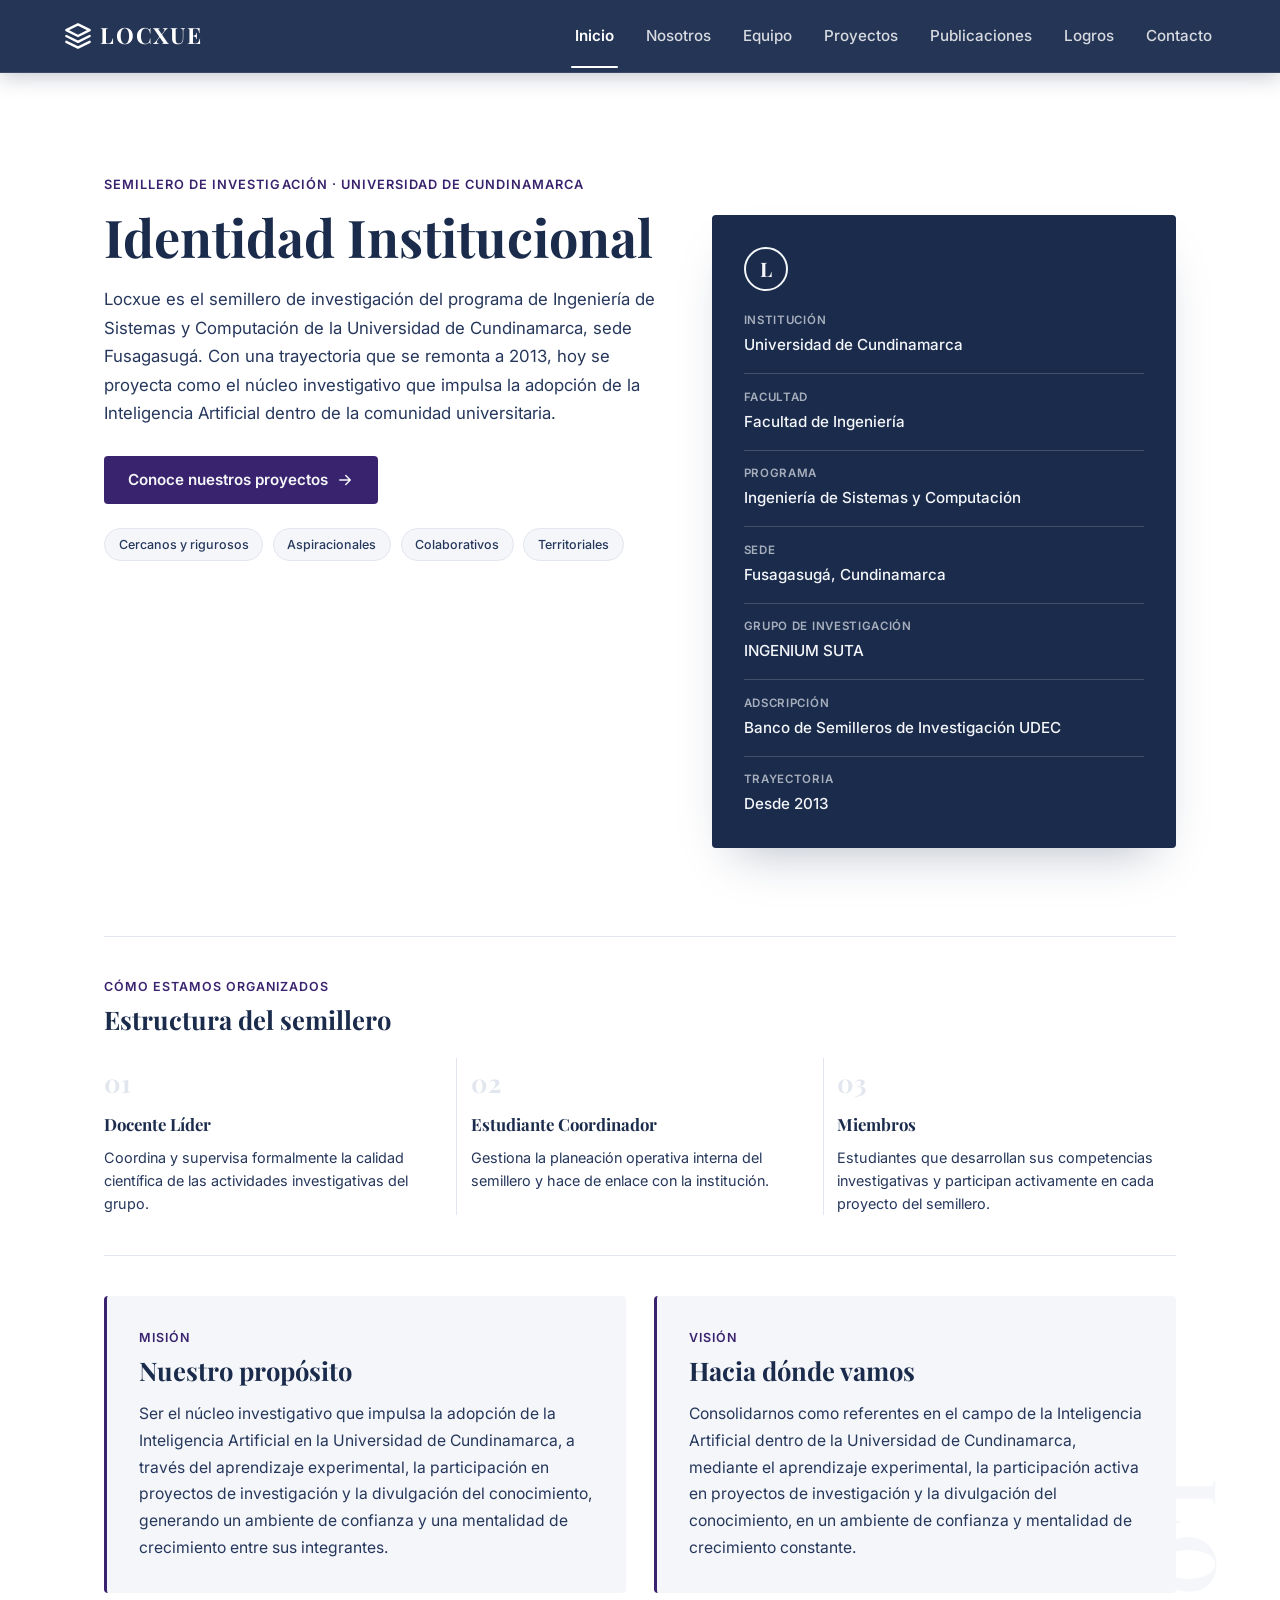
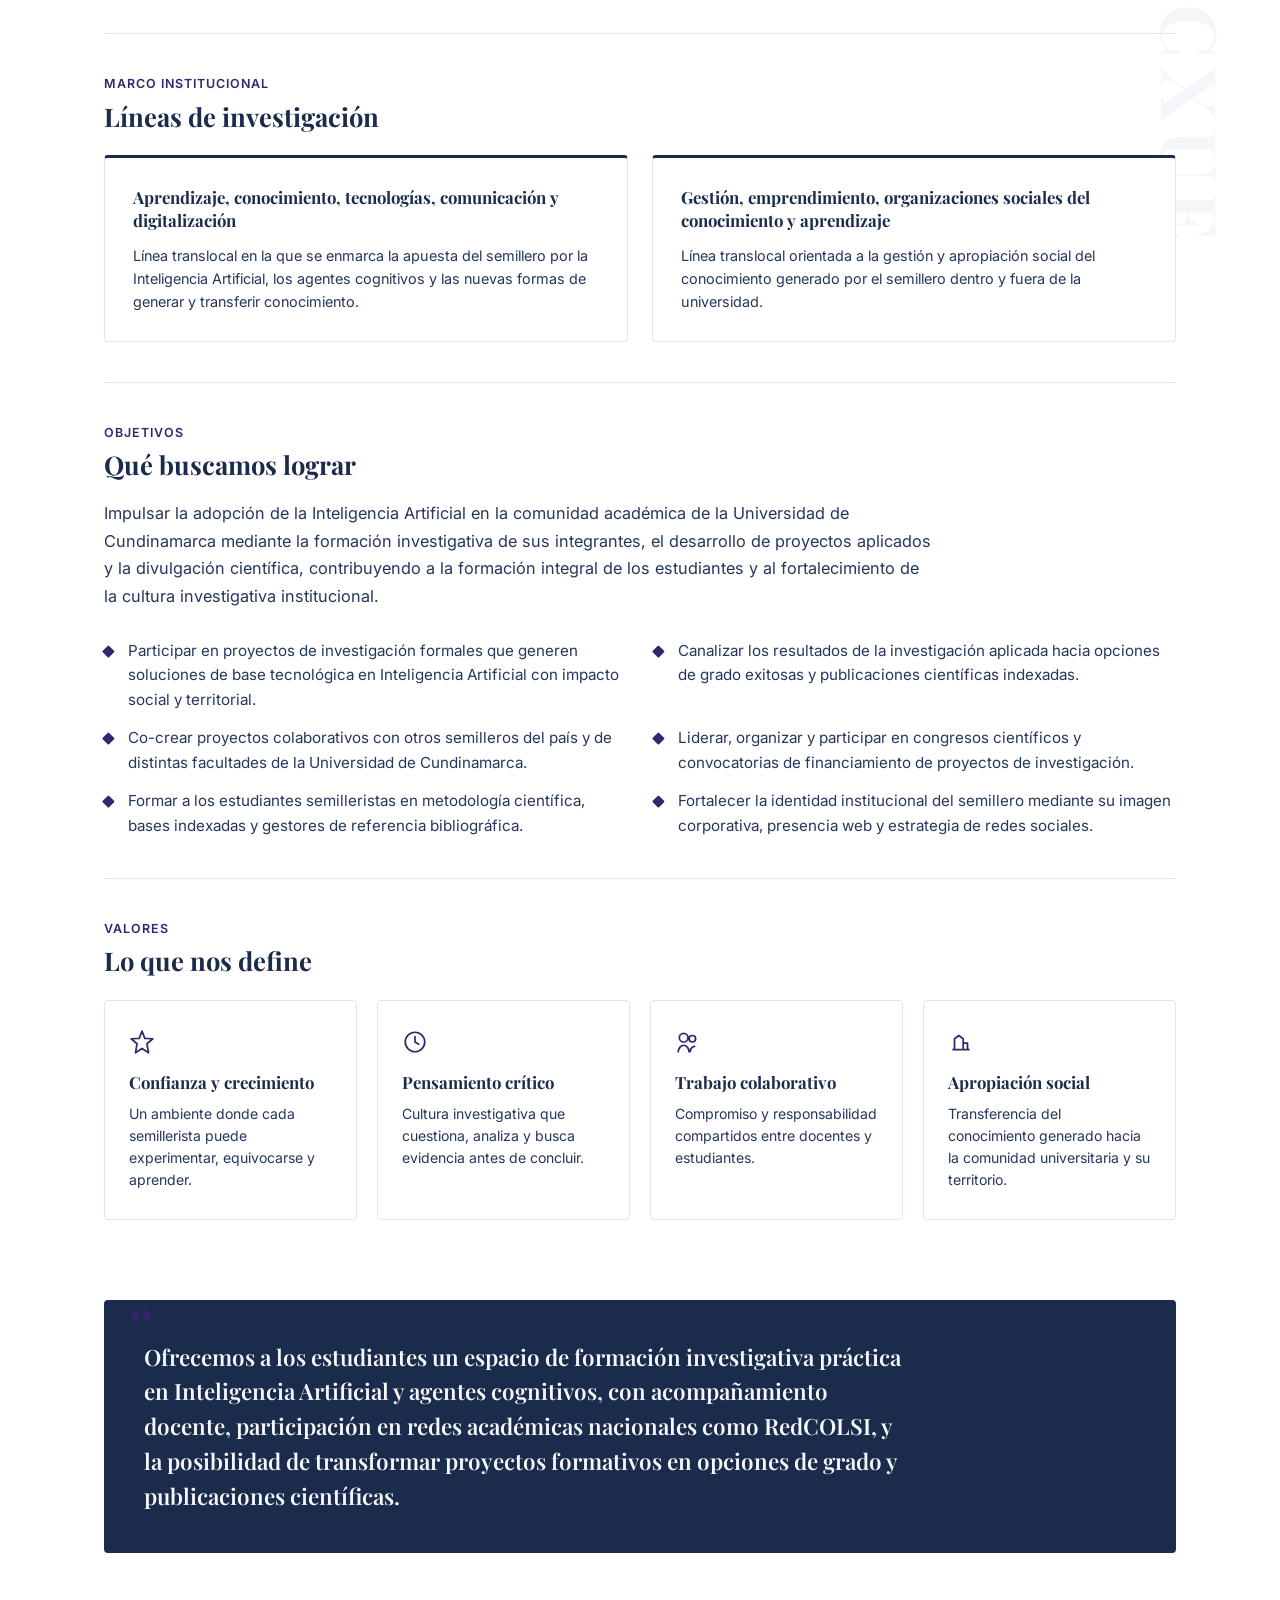
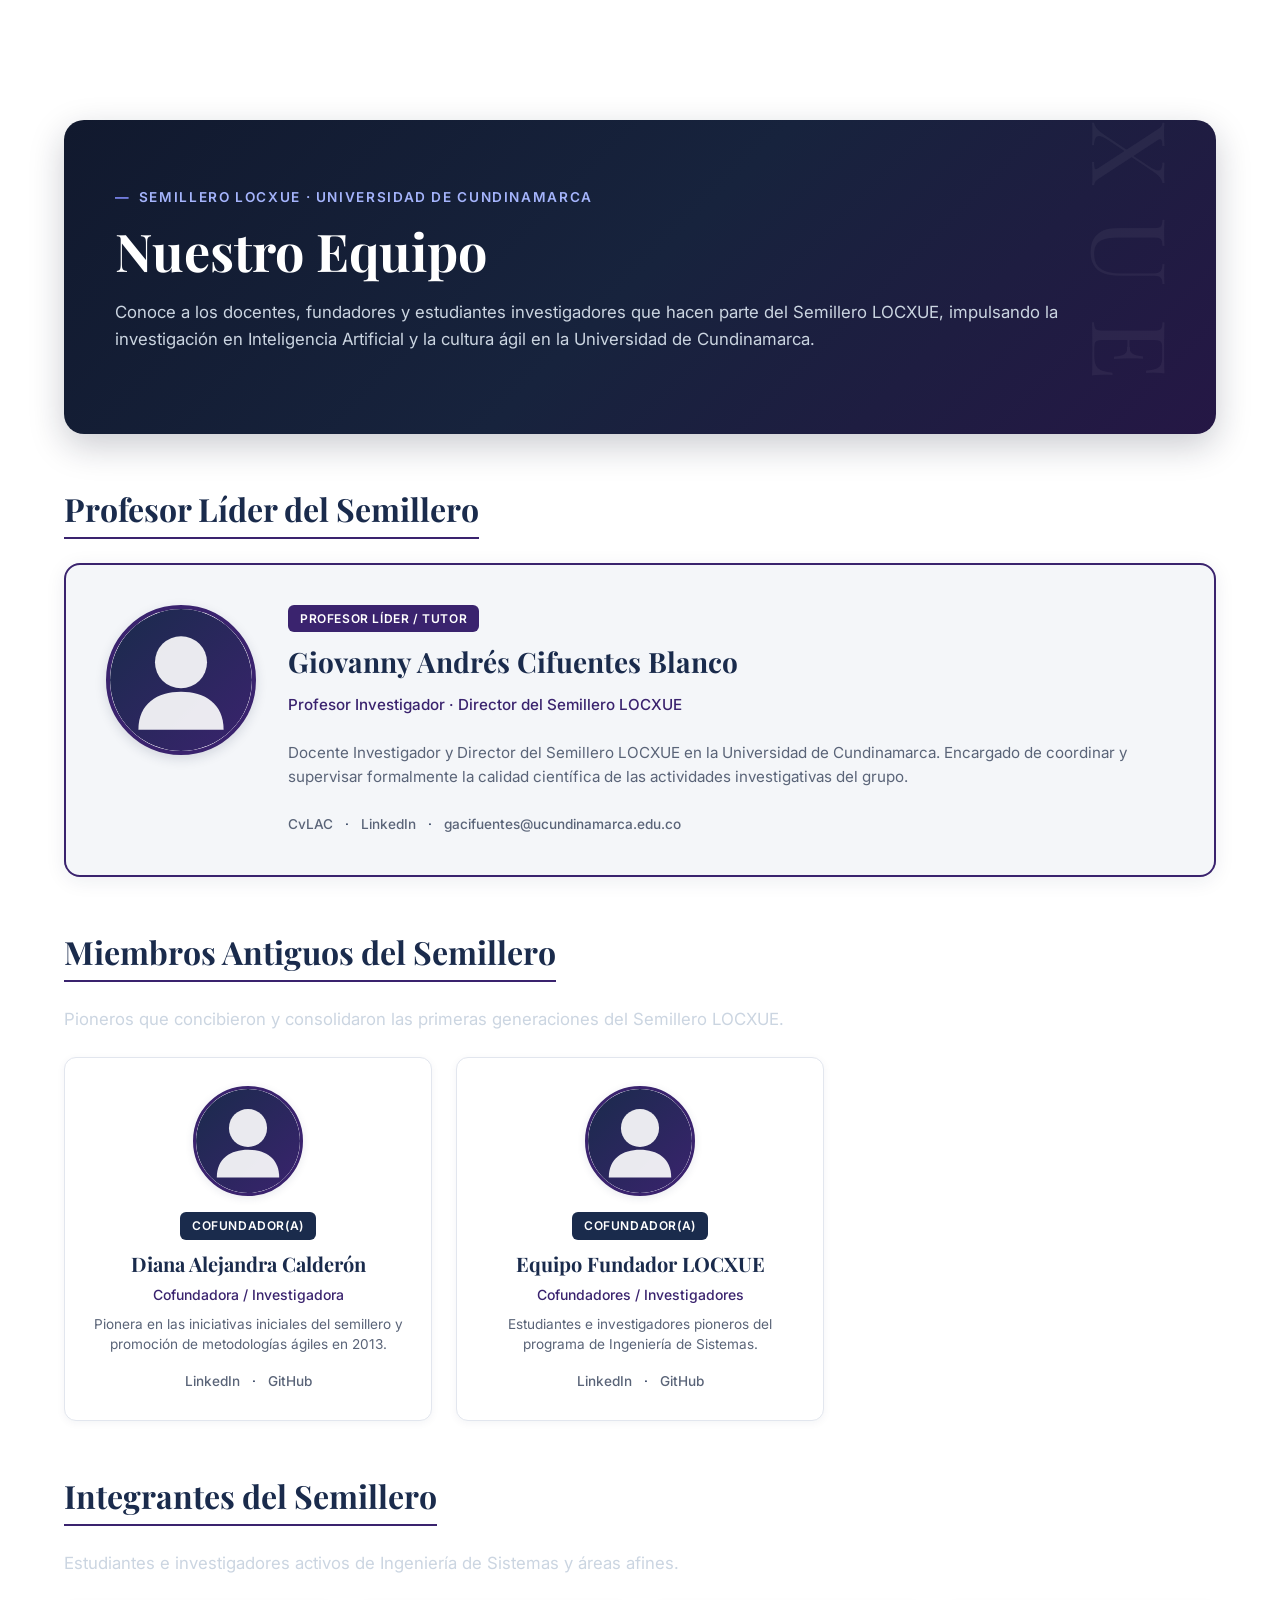
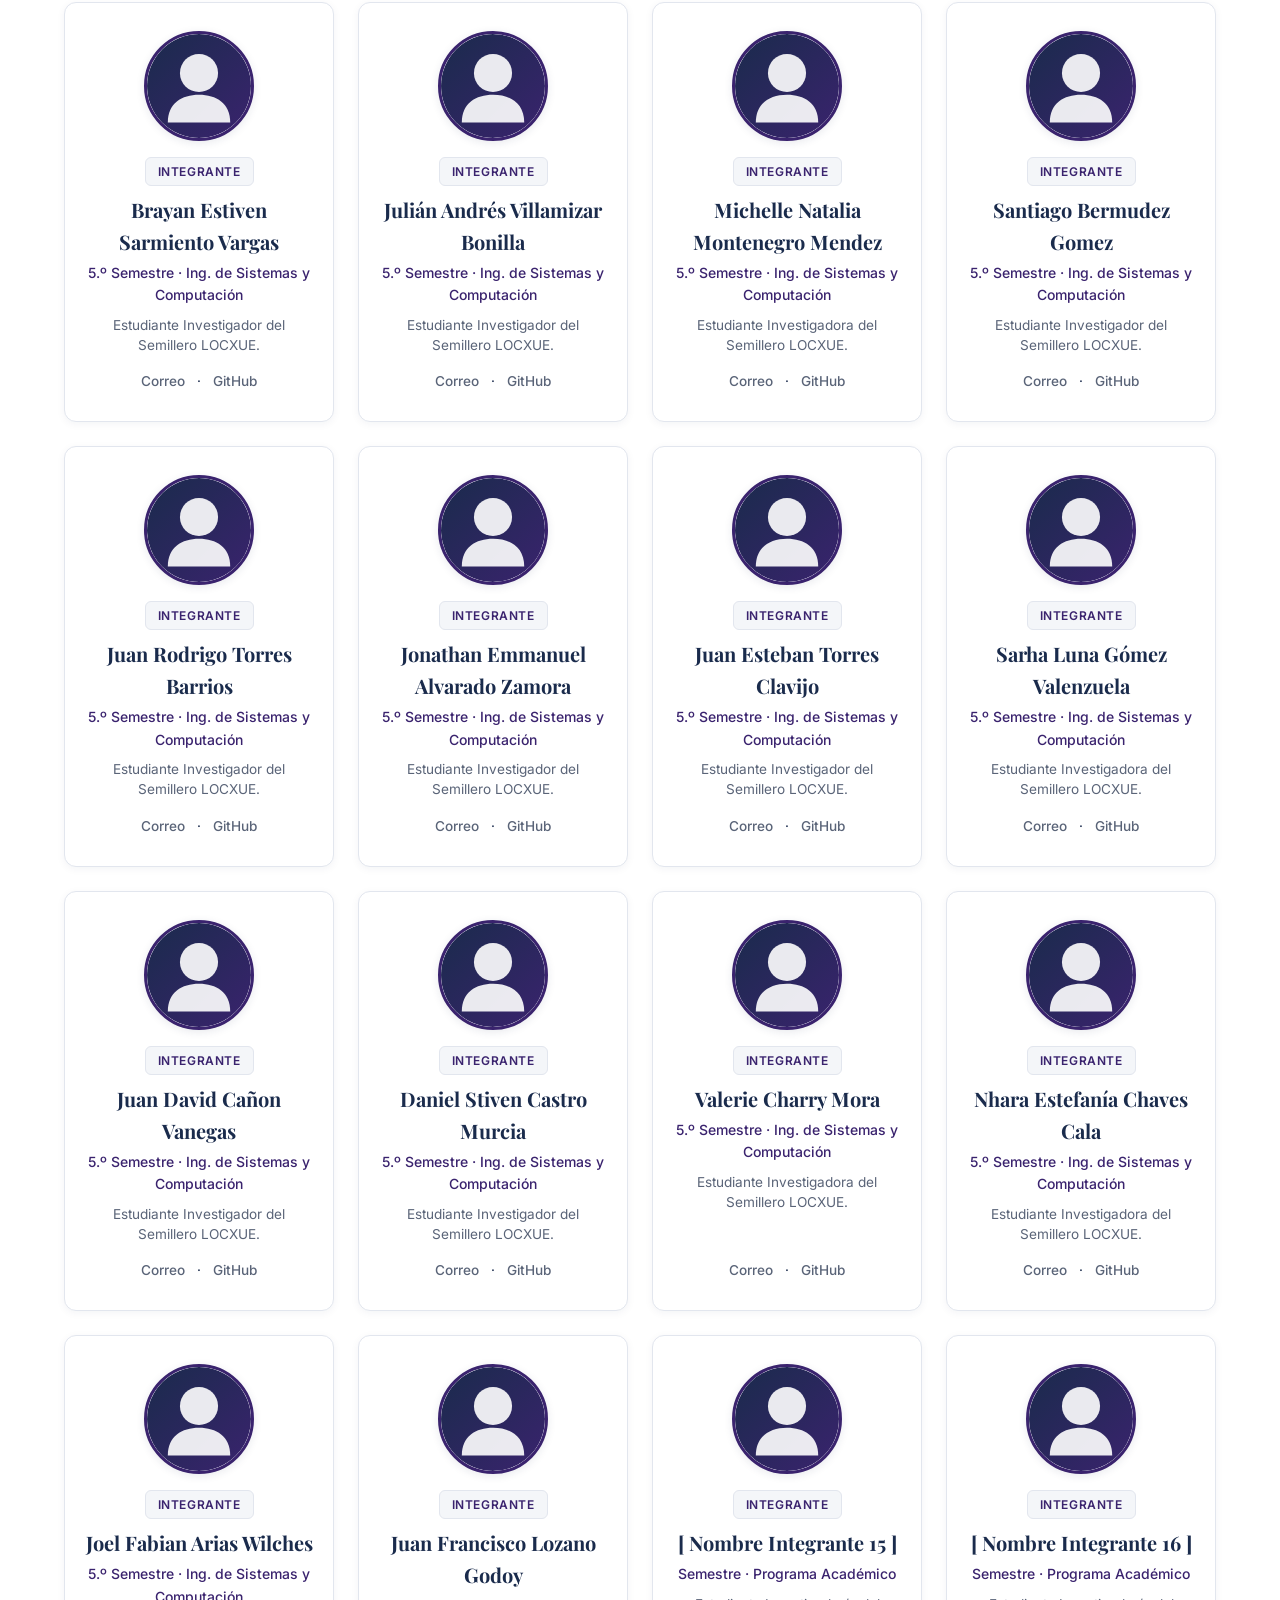
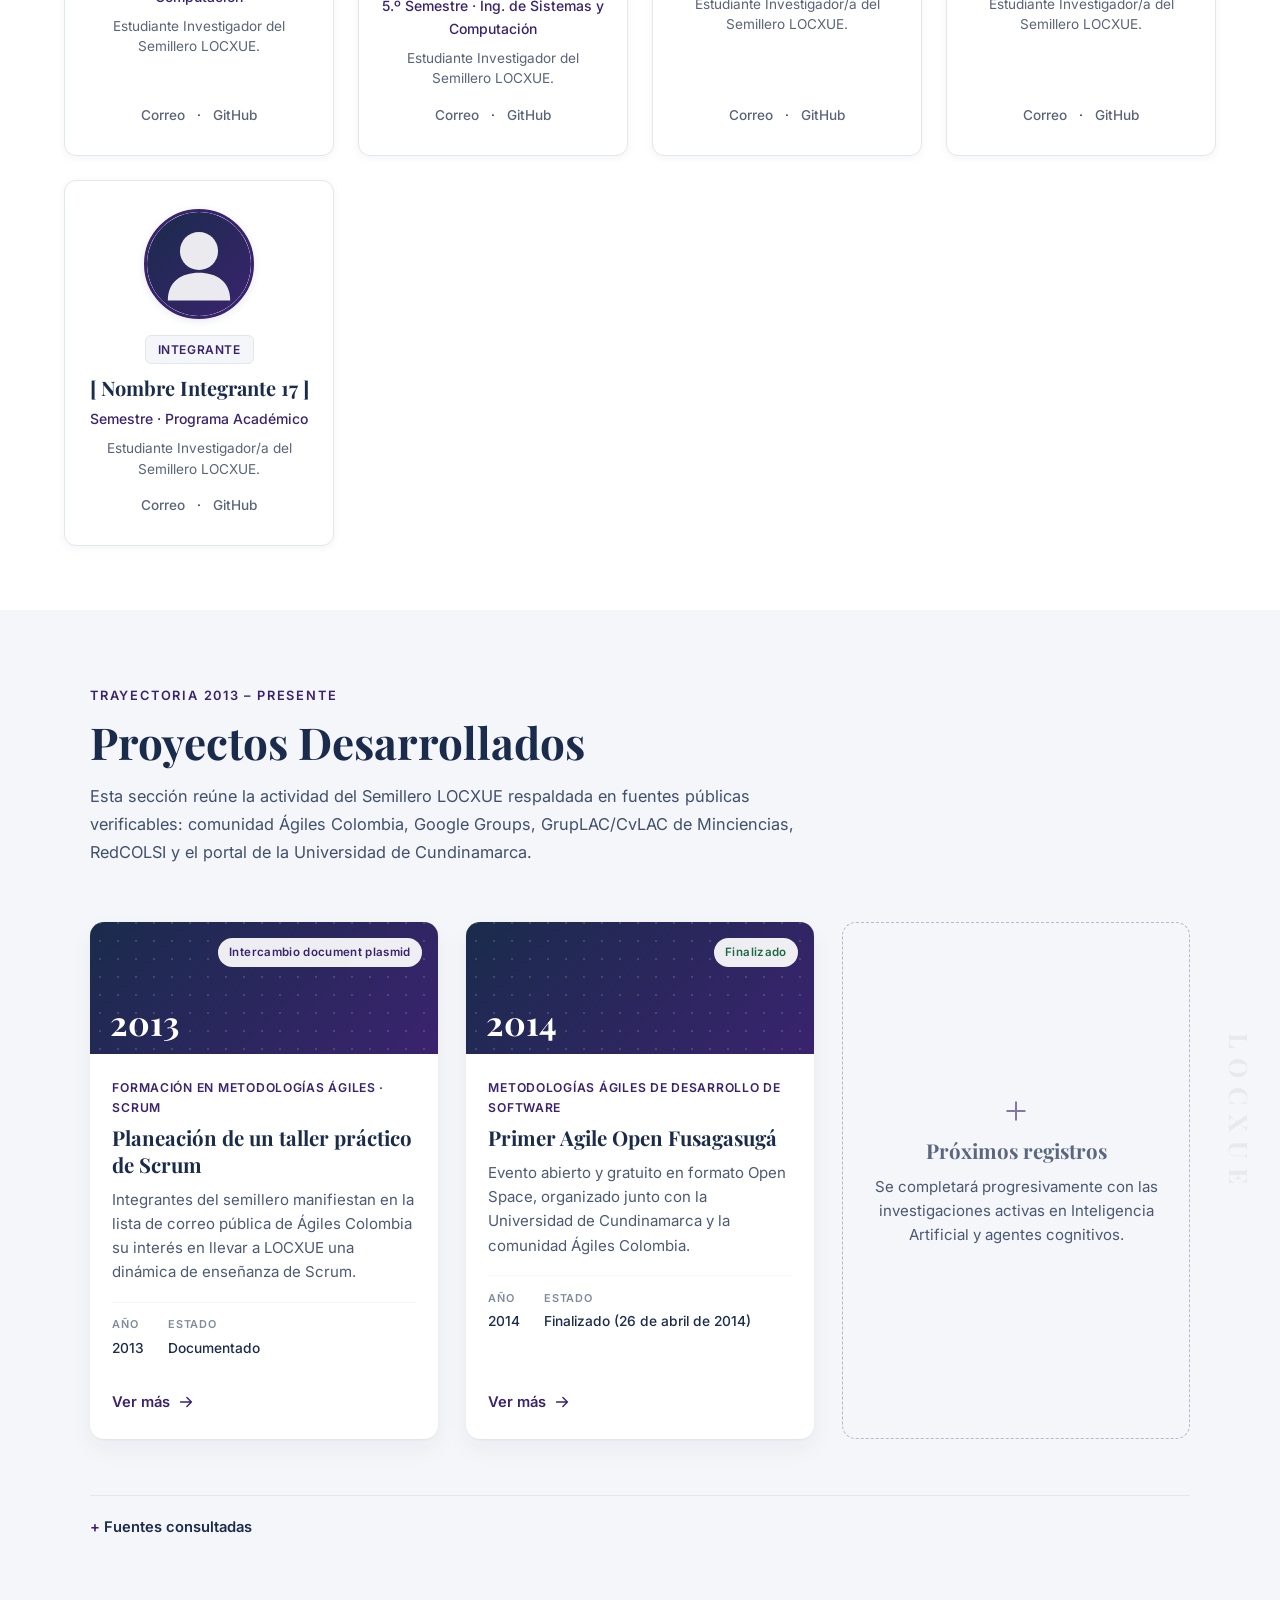
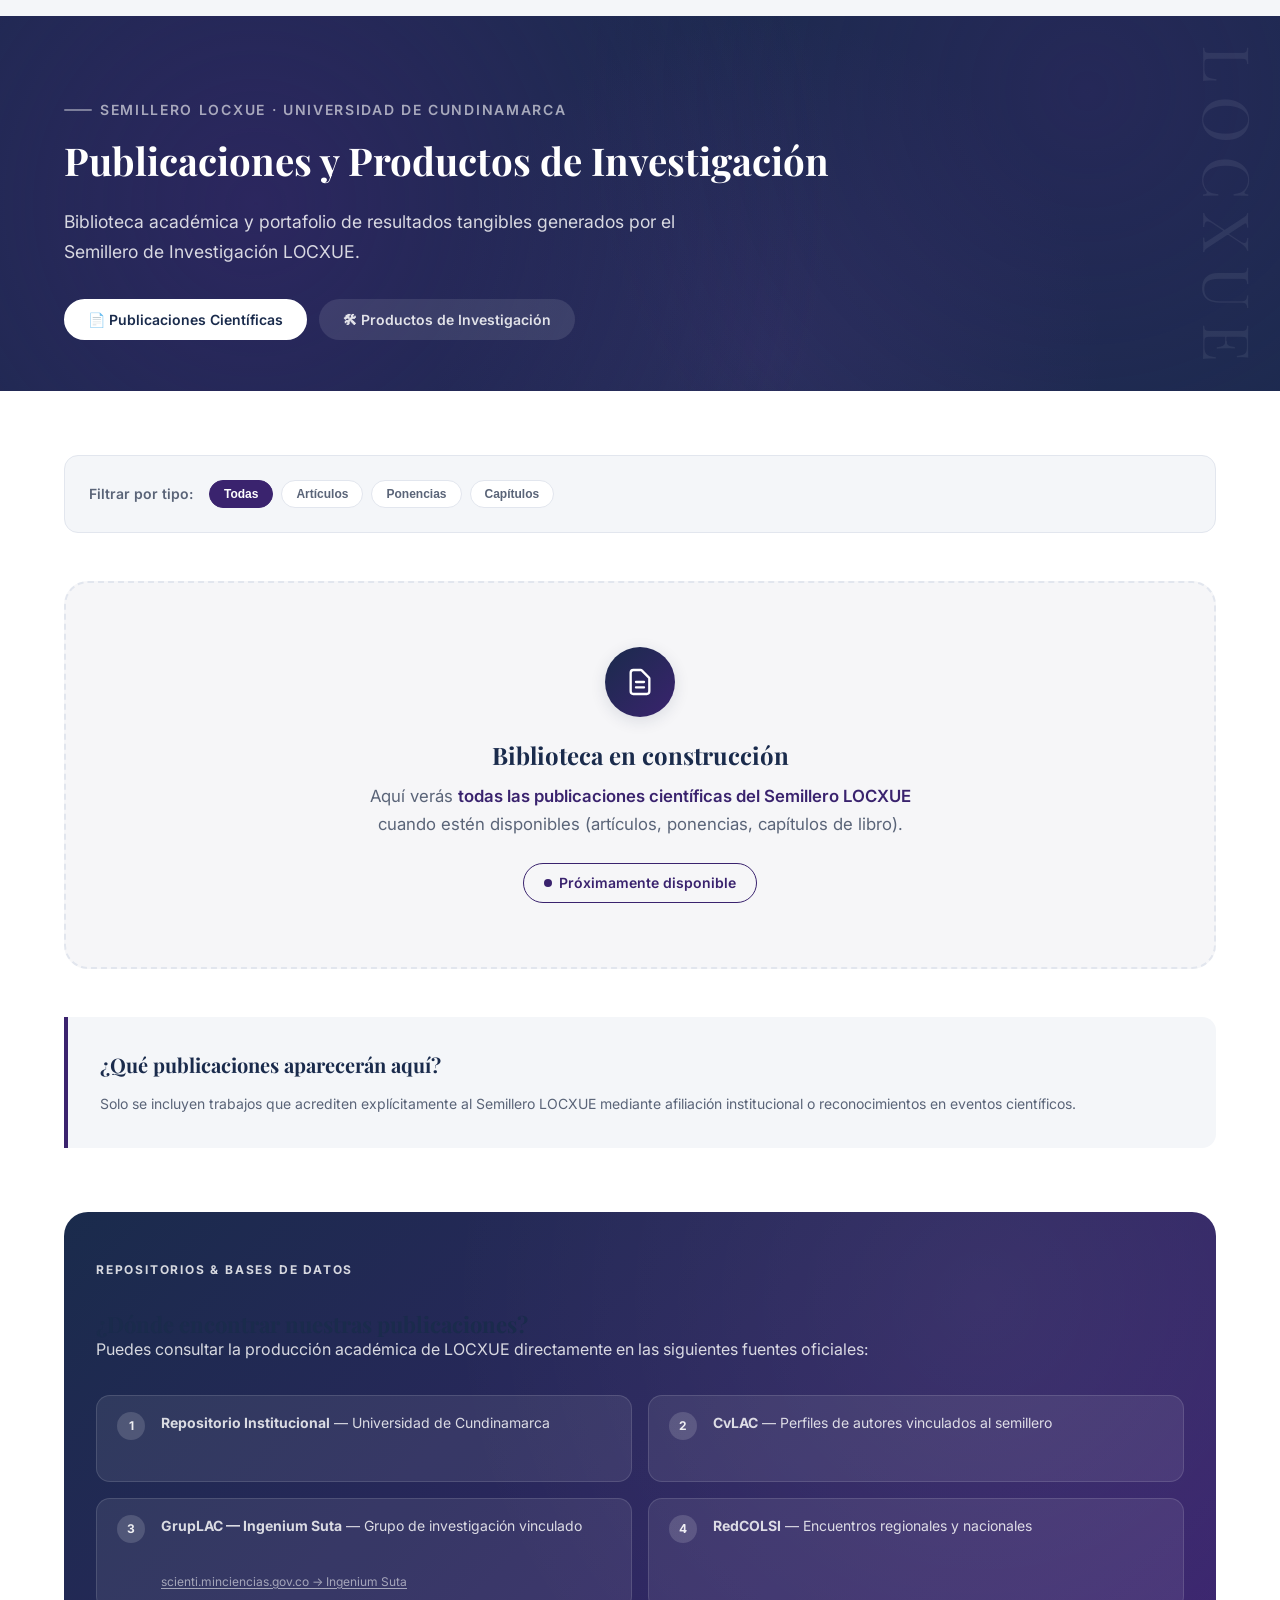
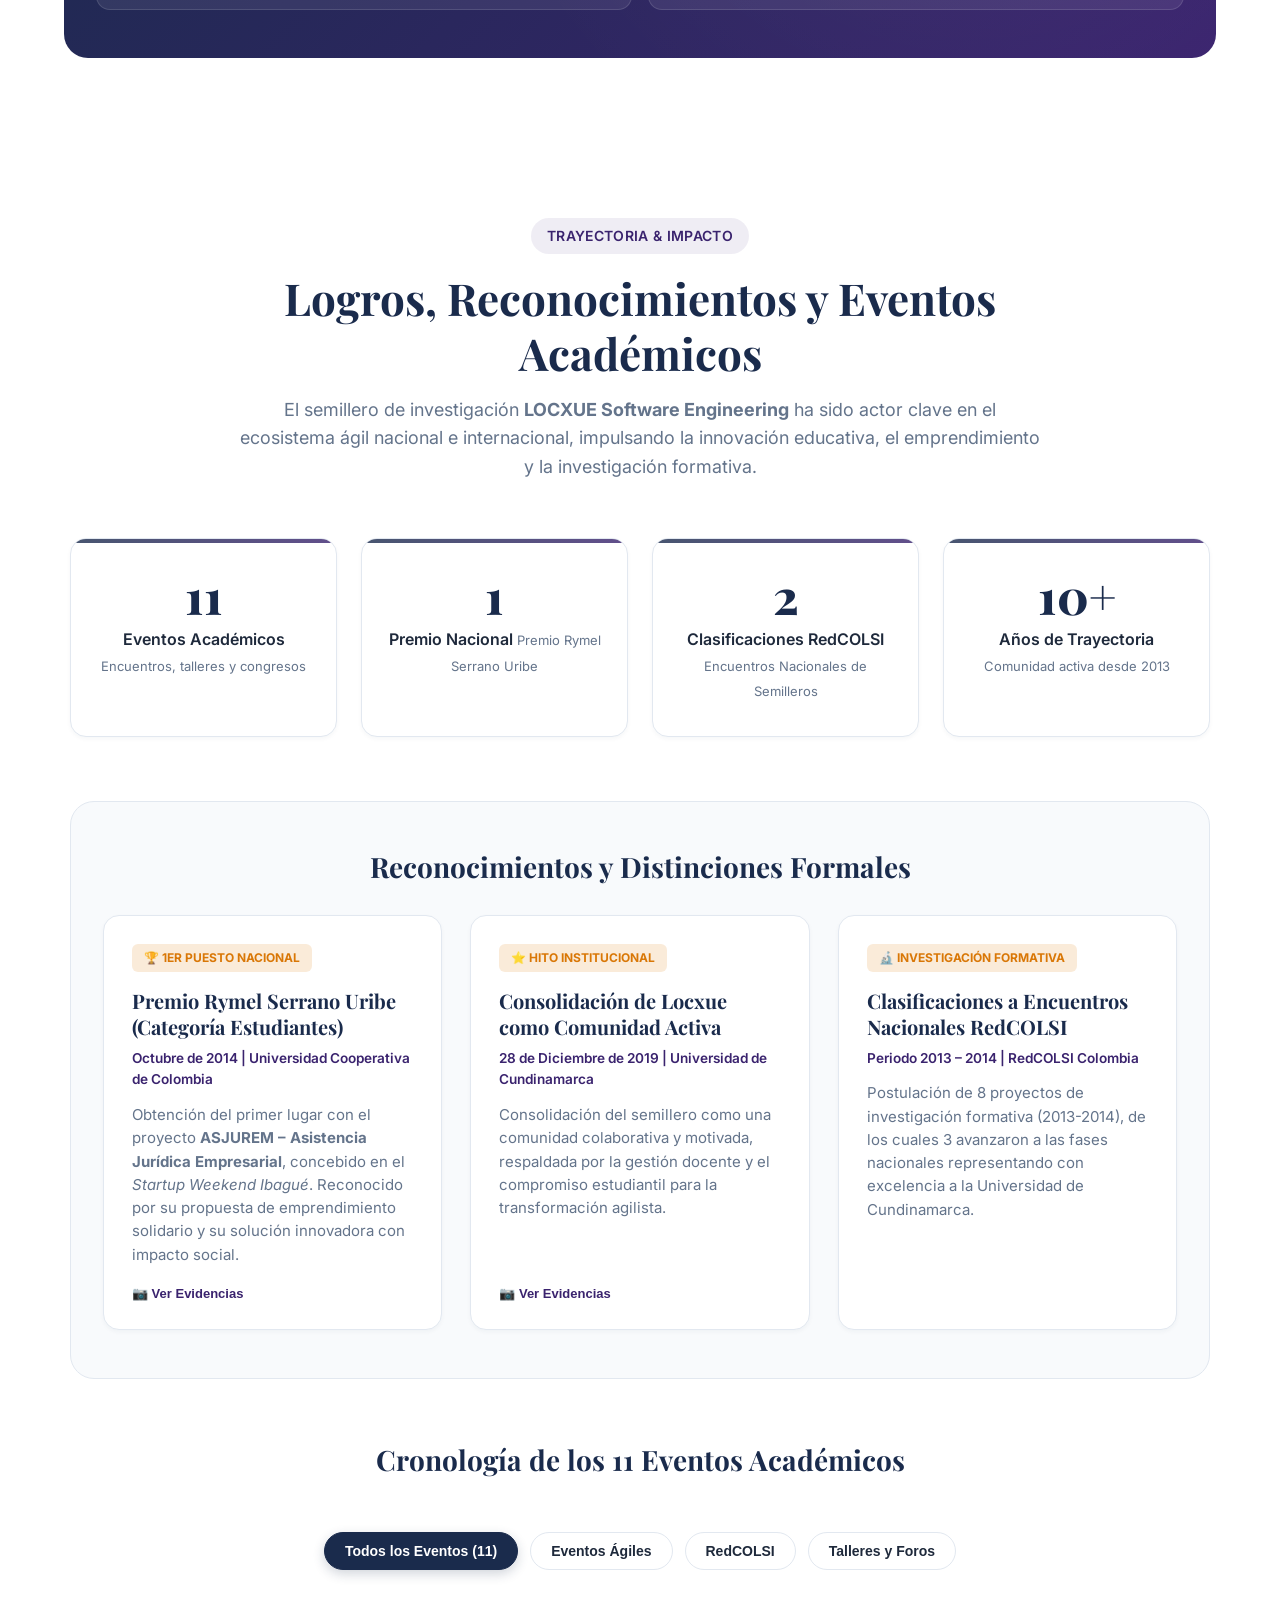
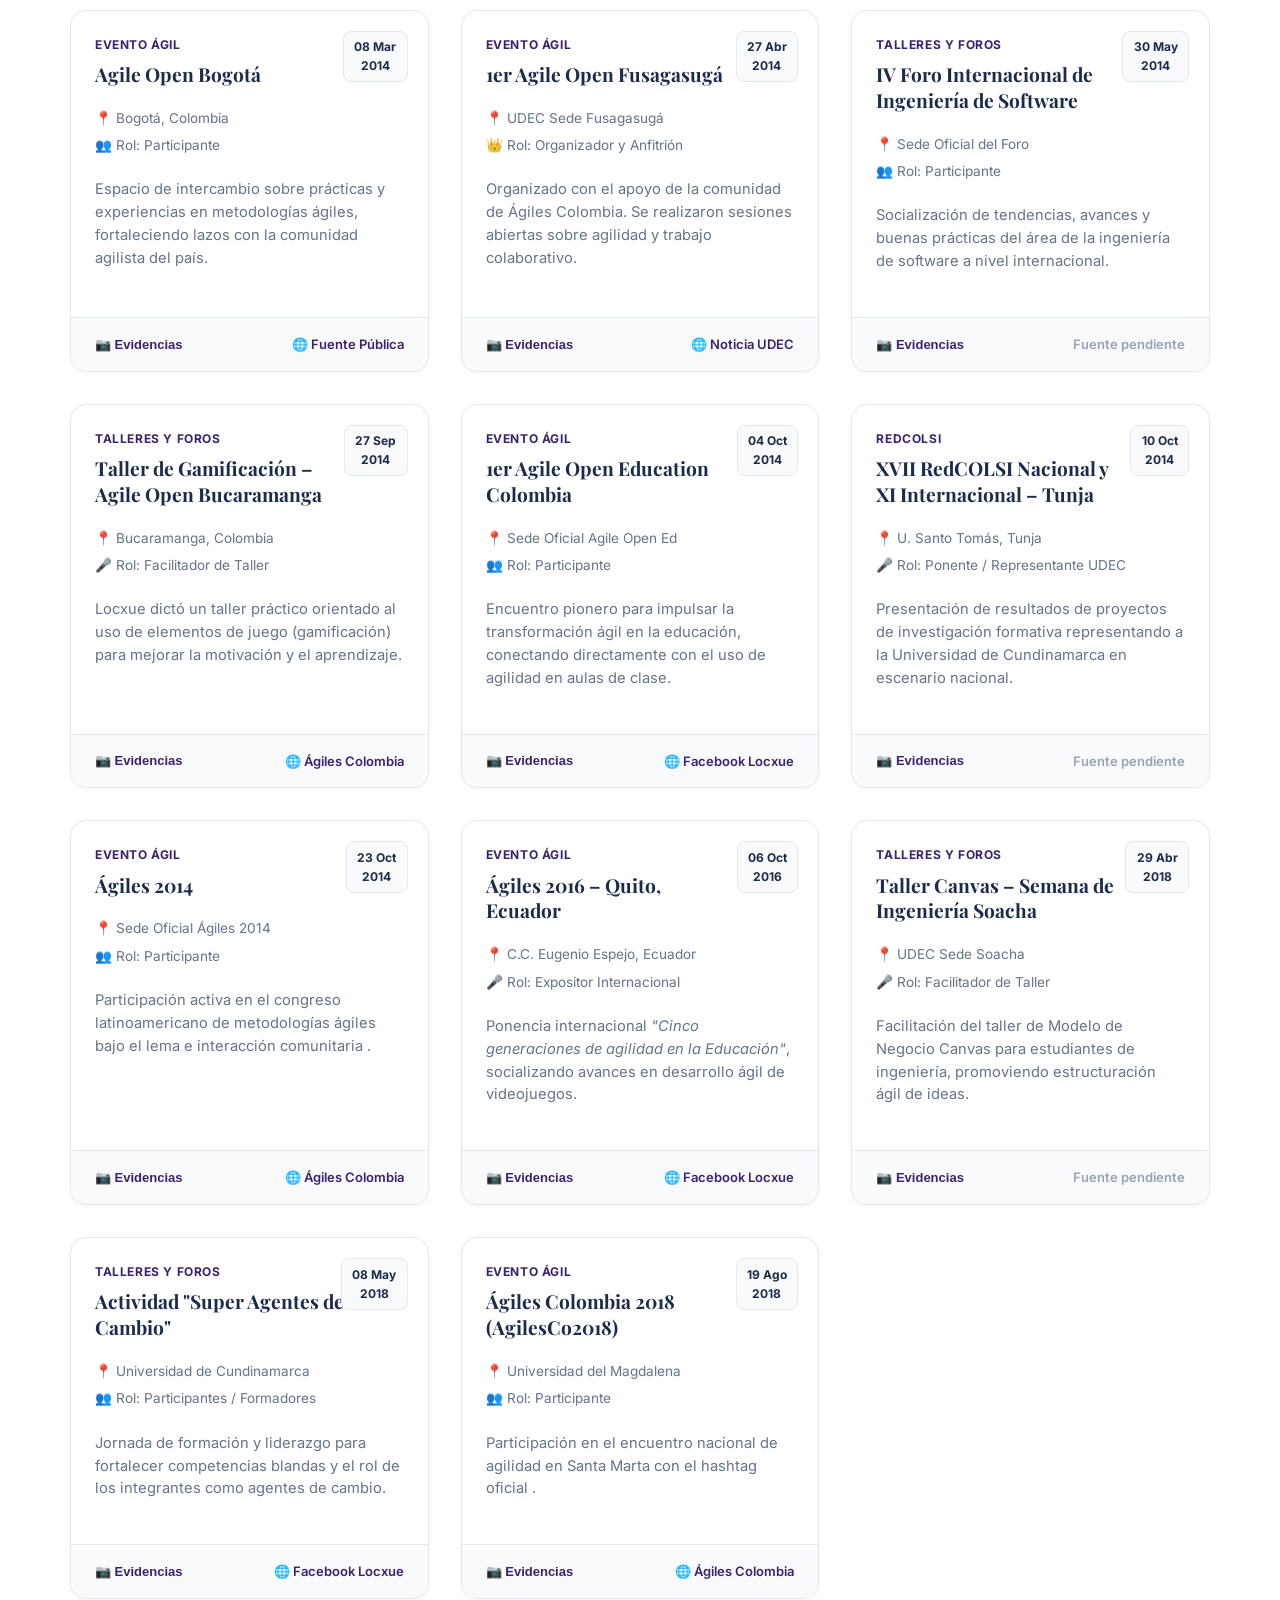
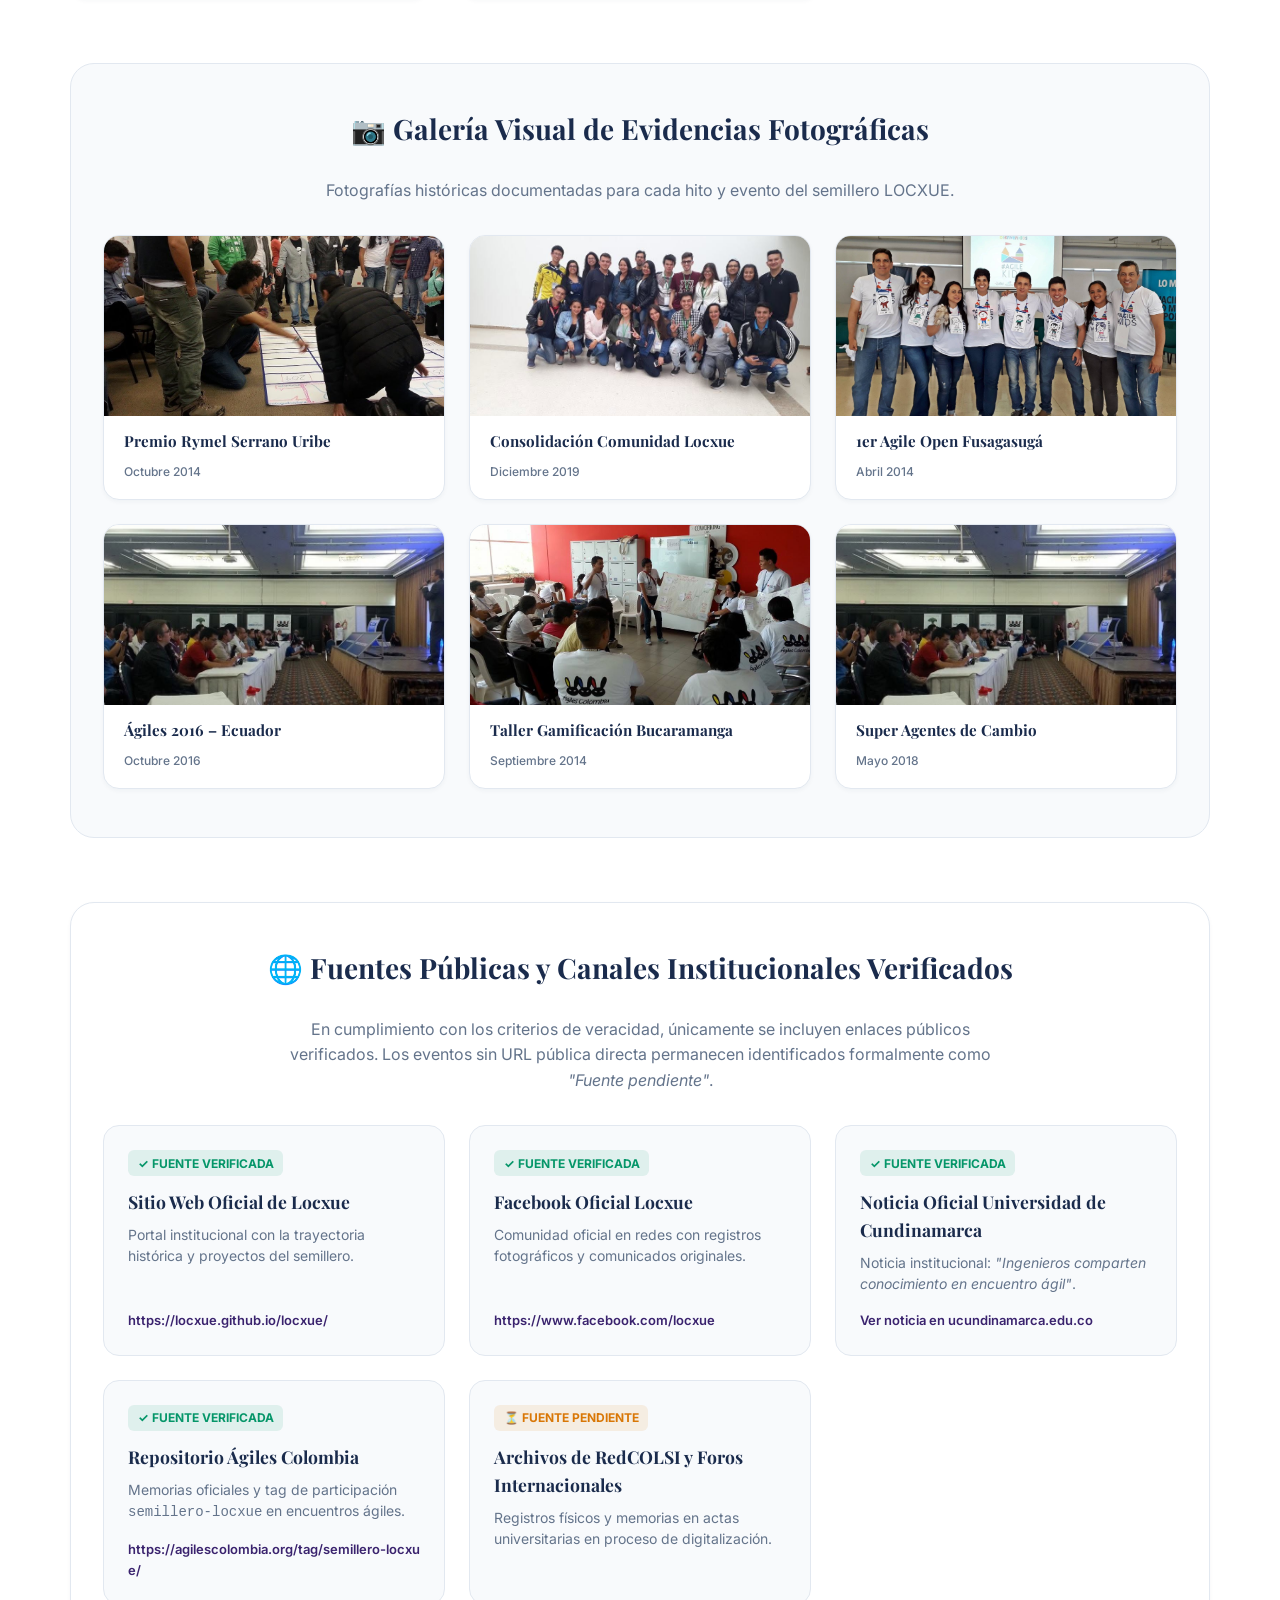
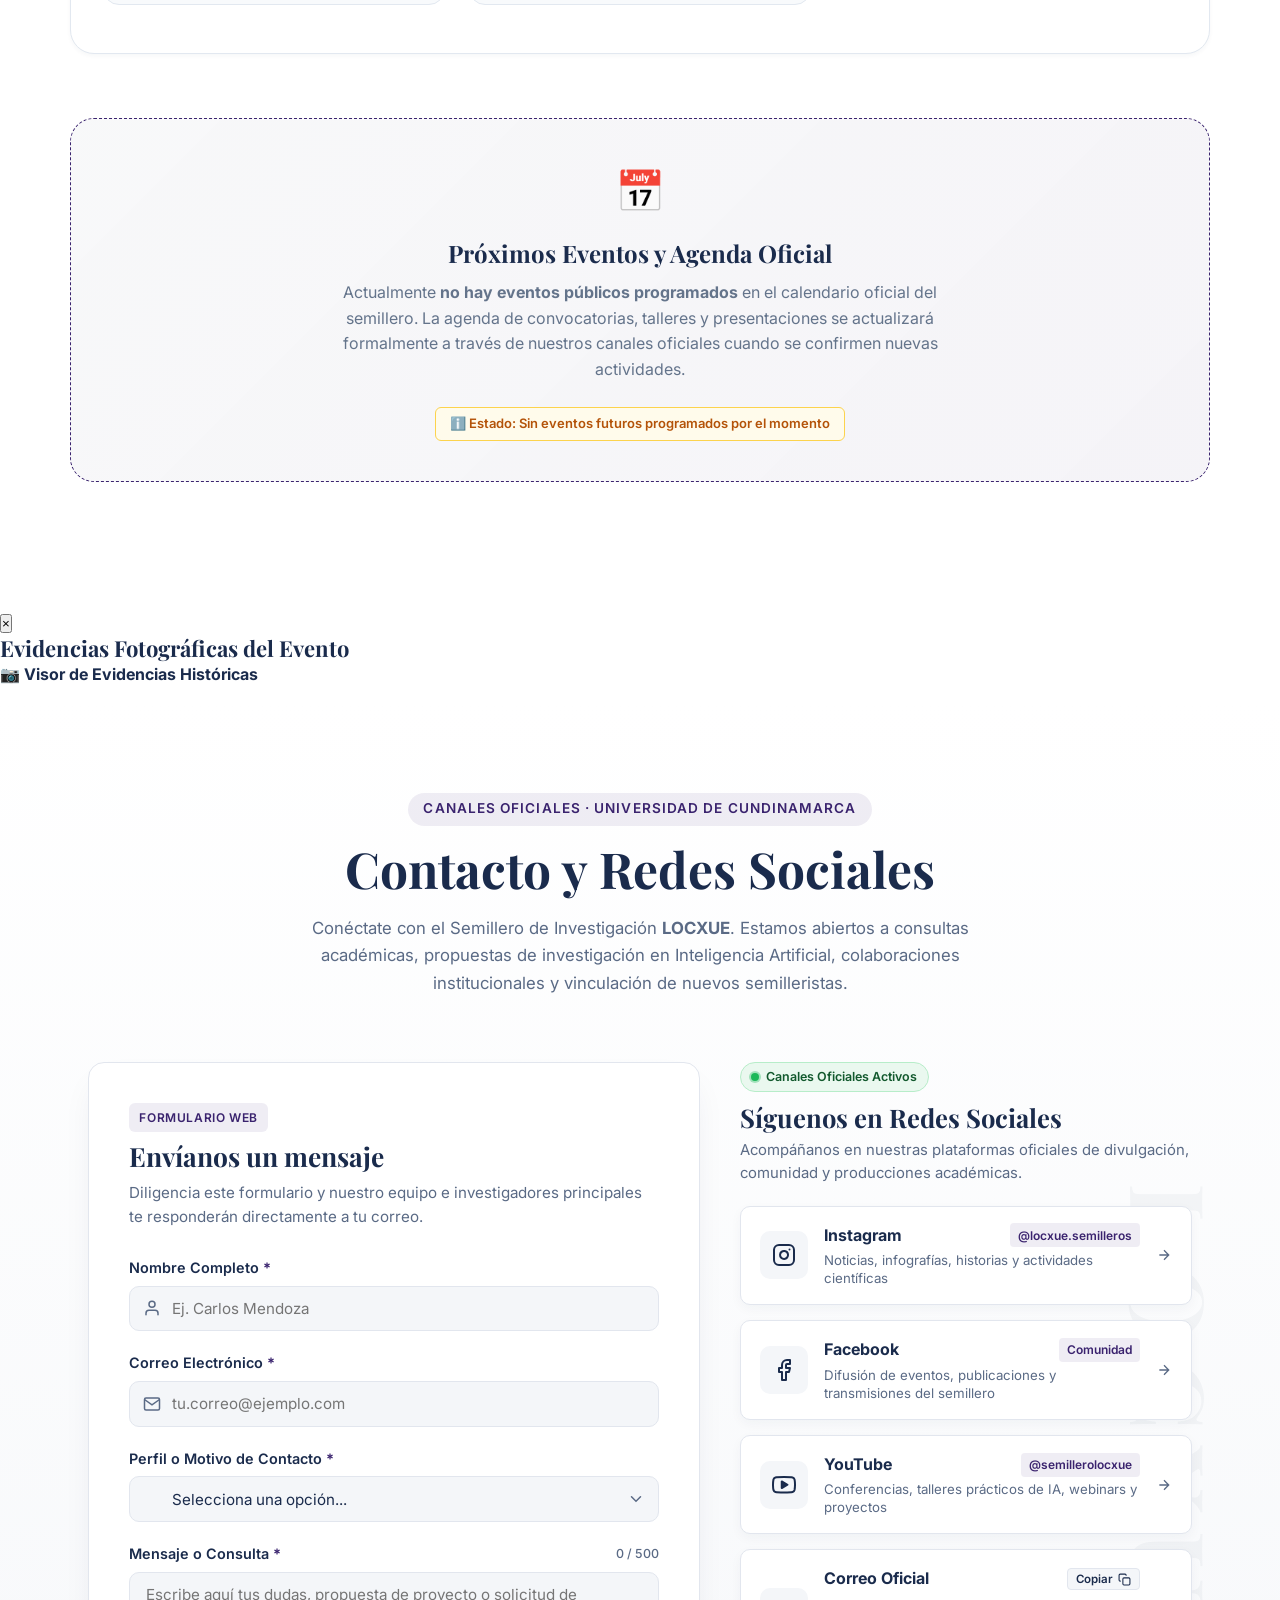
==== commit d82cff49: "Actualizar sección 02-equipo: Miembros antiguos y nuevos integrantes del semillero" ====
--- a/web/index.html
+++ b/web/index.html
@@ -345,9 +345,9 @@
           </article>
         </div>
 
-        <!-- 2. FUNDADORES -->
+        <!-- 2. MIEMBROS ANTIGUOS -->
         <div class="equipo__subseccion">
-          <h3 class="equipo__subseccion-titulo">Fundadores del Semillero</h3>
+          <h3 class="equipo__subseccion-titulo">Miembros Antiguos del Semillero</h3>
           <p class="equipo__lead" style="margin-bottom: 1.5rem;">
             Pioneros que concibieron y consolidaron las primeras generaciones del Semillero LOCXUE.
           </p>
@@ -448,143 +448,153 @@
             </article>
 
             <!-- ============= SLOTS PLACEHOLDER 5–17 ============= -->
-            <article class="equipo__card equipo__card--placeholder" data-component="card-integrante">
-              <div class="equipo__avatar-wrapper">
-                <img src="assets/img/avatar-placeholder.svg" alt="Foto pendiente del Integrante 5" class="equipo__avatar">
+            <!-- Integrante 5 -->
+            <article class="equipo__card" data-component="card-integrante">
+              <div class="equipo__avatar-wrapper">
+                <img src="assets/img/avatar-placeholder.svg" alt="Foto de Juan Rodrigo Torres Barrios" class="equipo__avatar">
               </div>
               <span class="equipo__badge equipo__badge--integrante">Integrante</span>
-              <h4 class="equipo__nombre">[ Nombre Integrante 5 ]</h4>
-              <p class="equipo__rol">Semestre · Programa Académico</p>
-              <p class="equipo__descripcion">Estudiante Investigador/a del Semillero LOCXUE.</p>
+              <h4 class="equipo__nombre">Juan Rodrigo Torres Barrios</h4>
+              <p class="equipo__rol">5.º Semestre · Ing. de Sistemas y Computación</p>
+              <p class="equipo__descripcion">Estudiante Investigador del Semillero LOCXUE.</p>
               <div class="equipo__sociales">
                 <span class="equipo__social-link equipo__social-link--disabled" aria-disabled="true">Correo</span> ·
                 <span class="equipo__social-link equipo__social-link--disabled" aria-disabled="true">GitHub</span>
               </div>
             </article>
 
-            <article class="equipo__card equipo__card--placeholder" data-component="card-integrante">
-              <div class="equipo__avatar-wrapper">
-                <img src="assets/img/avatar-placeholder.svg" alt="Foto pendiente del Integrante 6" class="equipo__avatar">
+            <!-- Integrante 6 -->
+            <article class="equipo__card" data-component="card-integrante">
+              <div class="equipo__avatar-wrapper">
+                <img src="assets/img/avatar-placeholder.svg" alt="Foto de Jonathan Emmanuel Alvarado Zamora" class="equipo__avatar">
               </div>
               <span class="equipo__badge equipo__badge--integrante">Integrante</span>
-              <h4 class="equipo__nombre">[ Nombre Integrante 6 ]</h4>
-              <p class="equipo__rol">Semestre · Programa Académico</p>
-              <p class="equipo__descripcion">Estudiante Investigador/a del Semillero LOCXUE.</p>
+              <h4 class="equipo__nombre">Jonathan Emmanuel Alvarado Zamora</h4>
+              <p class="equipo__rol">5.º Semestre · Ing. de Sistemas y Computación</p>
+              <p class="equipo__descripcion">Estudiante Investigador del Semillero LOCXUE.</p>
               <div class="equipo__sociales">
                 <span class="equipo__social-link equipo__social-link--disabled" aria-disabled="true">Correo</span> ·
                 <span class="equipo__social-link equipo__social-link--disabled" aria-disabled="true">GitHub</span>
               </div>
             </article>
 
-            <article class="equipo__card equipo__card--placeholder" data-component="card-integrante">
-              <div class="equipo__avatar-wrapper">
-                <img src="assets/img/avatar-placeholder.svg" alt="Foto pendiente del Integrante 7" class="equipo__avatar">
+            <!-- Integrante 7 -->
+            <article class="equipo__card" data-component="card-integrante">
+              <div class="equipo__avatar-wrapper">
+                <img src="assets/img/avatar-placeholder.svg" alt="Foto de Juan Esteban Torres Clavijo" class="equipo__avatar">
               </div>
               <span class="equipo__badge equipo__badge--integrante">Integrante</span>
-              <h4 class="equipo__nombre">[ Nombre Integrante 7 ]</h4>
-              <p class="equipo__rol">Semestre · Programa Académico</p>
-              <p class="equipo__descripcion">Estudiante Investigador/a del Semillero LOCXUE.</p>
+              <h4 class="equipo__nombre">Juan Esteban Torres Clavijo</h4>
+              <p class="equipo__rol">5.º Semestre · Ing. de Sistemas y Computación</p>
+              <p class="equipo__descripcion">Estudiante Investigador del Semillero LOCXUE.</p>
               <div class="equipo__sociales">
                 <span class="equipo__social-link equipo__social-link--disabled" aria-disabled="true">Correo</span> ·
                 <span class="equipo__social-link equipo__social-link--disabled" aria-disabled="true">GitHub</span>
               </div>
             </article>
 
-            <article class="equipo__card equipo__card--placeholder" data-component="card-integrante">
-              <div class="equipo__avatar-wrapper">
-                <img src="assets/img/avatar-placeholder.svg" alt="Foto pendiente del Integrante 8" class="equipo__avatar">
+            <!-- Integrante 8 -->
+            <article class="equipo__card" data-component="card-integrante">
+              <div class="equipo__avatar-wrapper">
+                <img src="assets/img/avatar-placeholder.svg" alt="Foto de Sarha Luna Gómez Valenzuela" class="equipo__avatar">
               </div>
               <span class="equipo__badge equipo__badge--integrante">Integrante</span>
-              <h4 class="equipo__nombre">[ Nombre Integrante 8 ]</h4>
-              <p class="equipo__rol">Semestre · Programa Académico</p>
-              <p class="equipo__descripcion">Estudiante Investigador/a del Semillero LOCXUE.</p>
+              <h4 class="equipo__nombre">Sarha Luna Gómez Valenzuela</h4>
+              <p class="equipo__rol">5.º Semestre · Ing. de Sistemas y Computación</p>
+              <p class="equipo__descripcion">Estudiante Investigadora del Semillero LOCXUE.</p>
               <div class="equipo__sociales">
                 <span class="equipo__social-link equipo__social-link--disabled" aria-disabled="true">Correo</span> ·
                 <span class="equipo__social-link equipo__social-link--disabled" aria-disabled="true">GitHub</span>
               </div>
             </article>
 
-            <article class="equipo__card equipo__card--placeholder" data-component="card-integrante">
-              <div class="equipo__avatar-wrapper">
-                <img src="assets/img/avatar-placeholder.svg" alt="Foto pendiente del Integrante 9" class="equipo__avatar">
+            <!-- Integrante 9 -->
+            <article class="equipo__card" data-component="card-integrante">
+              <div class="equipo__avatar-wrapper">
+                <img src="assets/img/avatar-placeholder.svg" alt="Foto de Juan David Cañon Vanegas" class="equipo__avatar">
               </div>
               <span class="equipo__badge equipo__badge--integrante">Integrante</span>
-              <h4 class="equipo__nombre">[ Nombre Integrante 9 ]</h4>
-              <p class="equipo__rol">Semestre · Programa Académico</p>
-              <p class="equipo__descripcion">Estudiante Investigador/a del Semillero LOCXUE.</p>
-              <div class="equipo__sociales">
-                <span class="equipo__social-link equipo__social-link--disabled" aria-disabled="true">Correo</span> ·
+              <h4 class="equipo__nombre">Juan David Cañon Vanegas</h4>
+              <p class="equipo__rol">5.º Semestre · Ing. de Sistemas y Computación</p>
+              <p class="equipo__descripcion">Estudiante Investigador del Semillero LOCXUE.</p>
+              <div class="equipo__sociales">
+                <a href="mailto:jdavidcanon@ucundinamarca.edu.co" class="equipo__social-link" title="Correo Institucional">Correo</a> ·
+                <a href="https://github.com/UndefinedCanyon" target="_blank" rel="noopener noreferrer" class="equipo__social-link">GitHub</a>
+              </div>
+            </article>
+
+            <!-- Integrante 10 -->
+            <article class="equipo__card" data-component="card-integrante">
+              <div class="equipo__avatar-wrapper">
+                <img src="assets/img/avatar-placeholder.svg" alt="Foto de Daniel Stiven Castro Murcia" class="equipo__avatar">
+              </div>
+              <span class="equipo__badge equipo__badge--integrante">Integrante</span>
+              <h4 class="equipo__nombre">Daniel Stiven Castro Murcia</h4>
+              <p class="equipo__rol">5.º Semestre · Ing. de Sistemas y Computación</p>
+              <p class="equipo__descripcion">Estudiante Investigador del Semillero LOCXUE.</p>
+              <div class="equipo__sociales">
+                <a href="mailto:dstivencastro@ucundinamarca.edu.co" class="equipo__social-link" title="Correo Institucional">Correo</a> ·
                 <span class="equipo__social-link equipo__social-link--disabled" aria-disabled="true">GitHub</span>
               </div>
             </article>
 
-            <article class="equipo__card equipo__card--placeholder" data-component="card-integrante">
-              <div class="equipo__avatar-wrapper">
-                <img src="assets/img/avatar-placeholder.svg" alt="Foto pendiente del Integrante 10" class="equipo__avatar">
+            <!-- Integrante 11 -->
+            <article class="equipo__card" data-component="card-integrante">
+              <div class="equipo__avatar-wrapper">
+                <img src="assets/img/avatar-placeholder.svg" alt="Foto de Valerie Charry Mora" class="equipo__avatar">
               </div>
               <span class="equipo__badge equipo__badge--integrante">Integrante</span>
-              <h4 class="equipo__nombre">[ Nombre Integrante 10 ]</h4>
-              <p class="equipo__rol">Semestre · Programa Académico</p>
-              <p class="equipo__descripcion">Estudiante Investigador/a del Semillero LOCXUE.</p>
-              <div class="equipo__sociales">
-                <span class="equipo__social-link equipo__social-link--disabled" aria-disabled="true">Correo</span> ·
+              <h4 class="equipo__nombre">Valerie Charry Mora</h4>
+              <p class="equipo__rol">5.º Semestre · Ing. de Sistemas y Computación</p>
+              <p class="equipo__descripcion">Estudiante Investigadora del Semillero LOCXUE.</p>
+              <div class="equipo__sociales">
+                <a href="mailto:vcharry@ucundinamarca.edu.co" class="equipo__social-link" title="Correo Institucional">Correo</a> ·
                 <span class="equipo__social-link equipo__social-link--disabled" aria-disabled="true">GitHub</span>
               </div>
             </article>
 
-            <article class="equipo__card equipo__card--placeholder" data-component="card-integrante">
-              <div class="equipo__avatar-wrapper">
-                <img src="assets/img/avatar-placeholder.svg" alt="Foto pendiente del Integrante 11" class="equipo__avatar">
+            <!-- Integrante 12 -->
+            <article class="equipo__card" data-component="card-integrante">
+              <div class="equipo__avatar-wrapper">
+                <img src="assets/img/avatar-placeholder.svg" alt="Foto de Nhara Estefanía Chaves Cala" class="equipo__avatar">
               </div>
               <span class="equipo__badge equipo__badge--integrante">Integrante</span>
-              <h4 class="equipo__nombre">[ Nombre Integrante 11 ]</h4>
-              <p class="equipo__rol">Semestre · Programa Académico</p>
-              <p class="equipo__descripcion">Estudiante Investigador/a del Semillero LOCXUE.</p>
-              <div class="equipo__sociales">
-                <span class="equipo__social-link equipo__social-link--disabled" aria-disabled="true">Correo</span> ·
+              <h4 class="equipo__nombre">Nhara Estefanía Chaves Cala</h4>
+              <p class="equipo__rol">5.º Semestre · Ing. de Sistemas y Computación</p>
+              <p class="equipo__descripcion">Estudiante Investigadora del Semillero LOCXUE.</p>
+              <div class="equipo__sociales">
+                <a href="mailto:nechaves@ucundinamarca.edu.co" class="equipo__social-link" title="Correo Institucional">Correo</a> ·
                 <span class="equipo__social-link equipo__social-link--disabled" aria-disabled="true">GitHub</span>
               </div>
             </article>
 
-            <article class="equipo__card equipo__card--placeholder" data-component="card-integrante">
-              <div class="equipo__avatar-wrapper">
-                <img src="assets/img/avatar-placeholder.svg" alt="Foto pendiente del Integrante 12" class="equipo__avatar">
+            <!-- Integrante 13 -->
+            <article class="equipo__card" data-component="card-integrante">
+              <div class="equipo__avatar-wrapper">
+                <img src="assets/img/avatar-placeholder.svg" alt="Foto de Joel Fabian Arias Wilches" class="equipo__avatar">
               </div>
               <span class="equipo__badge equipo__badge--integrante">Integrante</span>
-              <h4 class="equipo__nombre">[ Nombre Integrante 12 ]</h4>
-              <p class="equipo__rol">Semestre · Programa Académico</p>
-              <p class="equipo__descripcion">Estudiante Investigador/a del Semillero LOCXUE.</p>
-              <div class="equipo__sociales">
-                <span class="equipo__social-link equipo__social-link--disabled" aria-disabled="true">Correo</span> ·
+              <h4 class="equipo__nombre">Joel Fabian Arias Wilches</h4>
+              <p class="equipo__rol">5.º Semestre · Ing. de Sistemas y Computación</p>
+              <p class="equipo__descripcion">Estudiante Investigador del Semillero LOCXUE.</p>
+              <div class="equipo__sociales">
+                <a href="mailto:Jfabianarias@ucundinamarca.edu.co" class="equipo__social-link" title="Correo Institucional">Correo</a> ·
                 <span class="equipo__social-link equipo__social-link--disabled" aria-disabled="true">GitHub</span>
               </div>
             </article>
 
-            <article class="equipo__card equipo__card--placeholder" data-component="card-integrante">
-              <div class="equipo__avatar-wrapper">
-                <img src="assets/img/avatar-placeholder.svg" alt="Foto pendiente del Integrante 13" class="equipo__avatar">
+            <!-- Integrante 14 -->
+            <article class="equipo__card" data-component="card-integrante">
+              <div class="equipo__avatar-wrapper">
+                <img src="assets/img/avatar-placeholder.svg" alt="Foto de Juan Francisco Lozano Godoy" class="equipo__avatar">
               </div>
               <span class="equipo__badge equipo__badge--integrante">Integrante</span>
-              <h4 class="equipo__nombre">[ Nombre Integrante 13 ]</h4>
-              <p class="equipo__rol">Semestre · Programa Académico</p>
-              <p class="equipo__descripcion">Estudiante Investigador/a del Semillero LOCXUE.</p>
-              <div class="equipo__sociales">
-                <span class="equipo__social-link equipo__social-link--disabled" aria-disabled="true">Correo</span> ·
-                <span class="equipo__social-link equipo__social-link--disabled" aria-disabled="true">GitHub</span>
-              </div>
-            </article>
-
-            <article class="equipo__card equipo__card--placeholder" data-component="card-integrante">
-              <div class="equipo__avatar-wrapper">
-                <img src="assets/img/avatar-placeholder.svg" alt="Foto pendiente del Integrante 14" class="equipo__avatar">
-              </div>
-              <span class="equipo__badge equipo__badge--integrante">Integrante</span>
-              <h4 class="equipo__nombre">[ Nombre Integrante 14 ]</h4>
-              <p class="equipo__rol">Semestre · Programa Académico</p>
-              <p class="equipo__descripcion">Estudiante Investigador/a del Semillero LOCXUE.</p>
-              <div class="equipo__sociales">
-                <span class="equipo__social-link equipo__social-link--disabled" aria-disabled="true">Correo</span> ·
-                <span class="equipo__social-link equipo__social-link--disabled" aria-disabled="true">GitHub</span>
+              <h4 class="equipo__nombre">Juan Francisco Lozano Godoy</h4>
+              <p class="equipo__rol">5.º Semestre · Ing. de Sistemas y Computación</p>
+              <p class="equipo__descripcion">Estudiante Investigador del Semillero LOCXUE.</p>
+              <div class="equipo__sociales">
+                <a href="mailto:Jfranciscolozano@ucundinamarca.edu.co" class="equipo__social-link" title="Correo Institucional">Correo</a> ·
+                <a href="https://github.com/JuanFLozano19" target="_blank" rel="noopener noreferrer" class="equipo__social-link">GitHub</a>
               </div>
             </article>
 
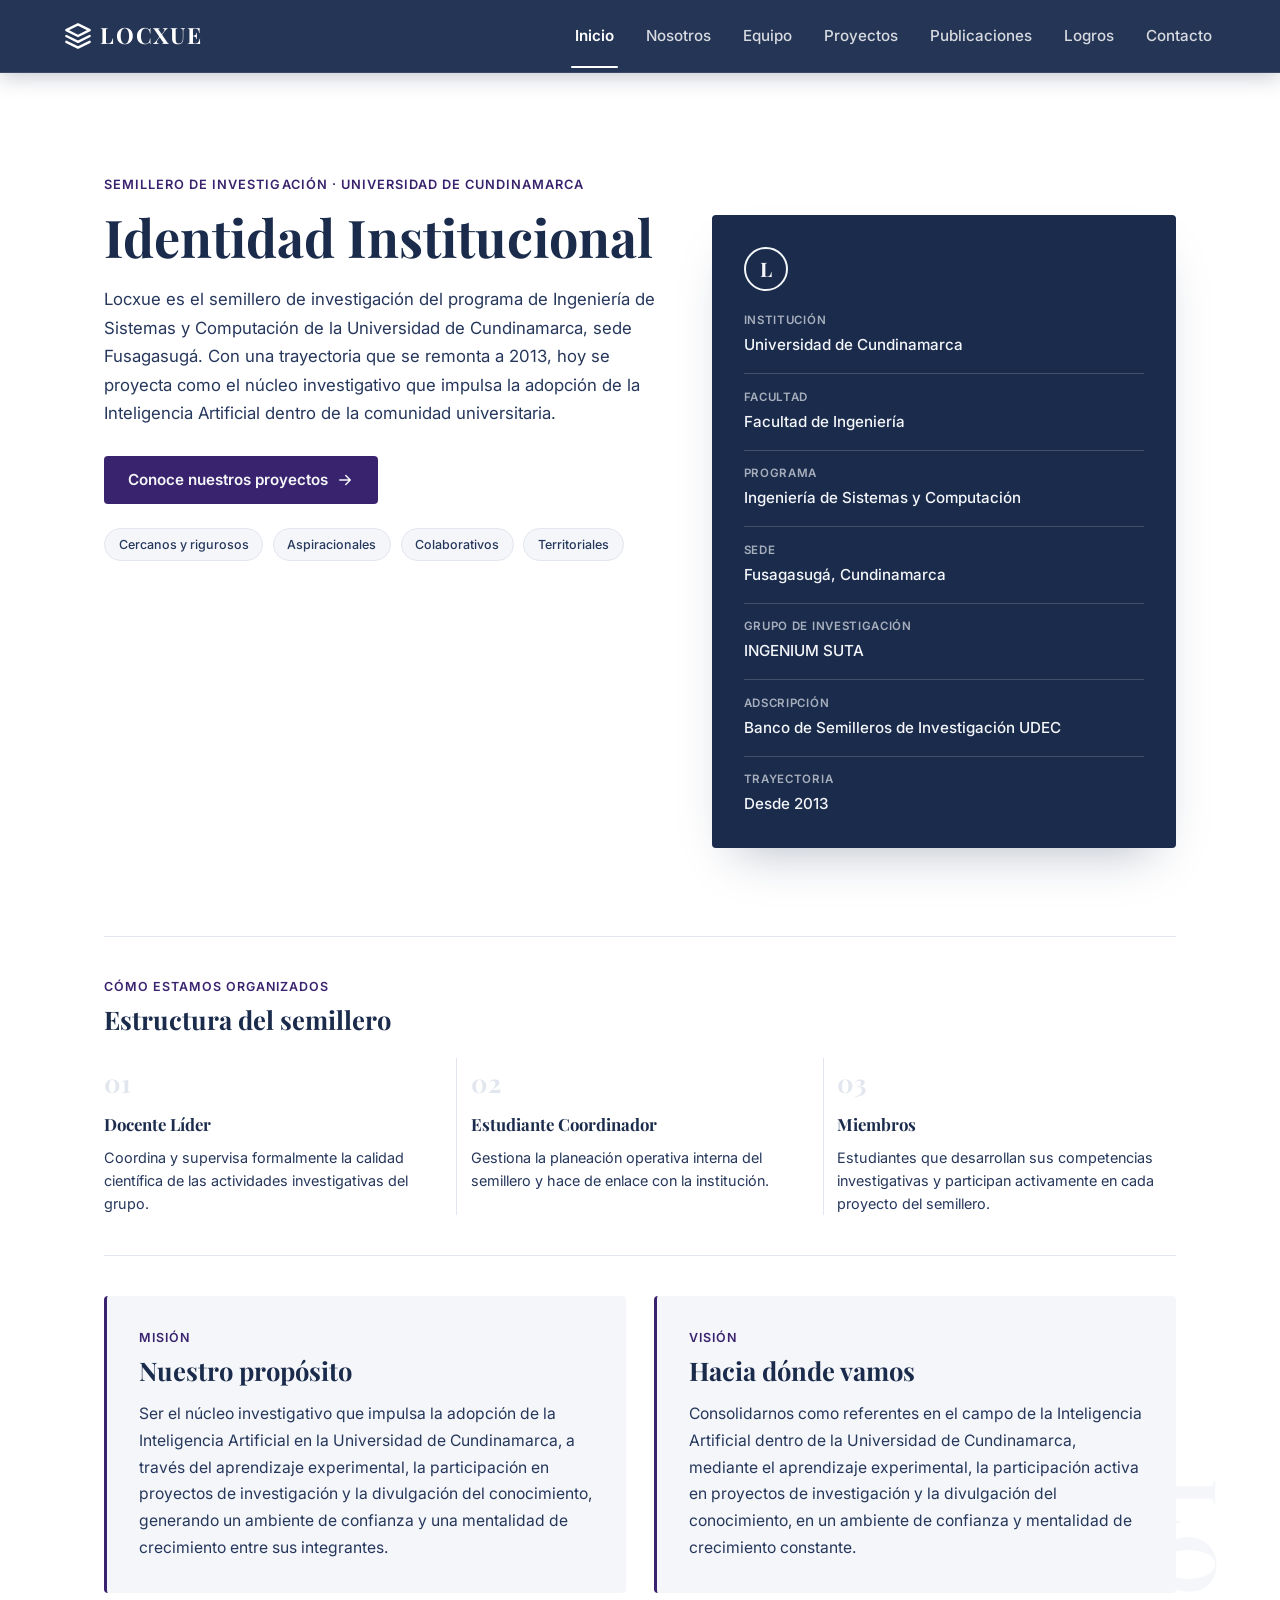
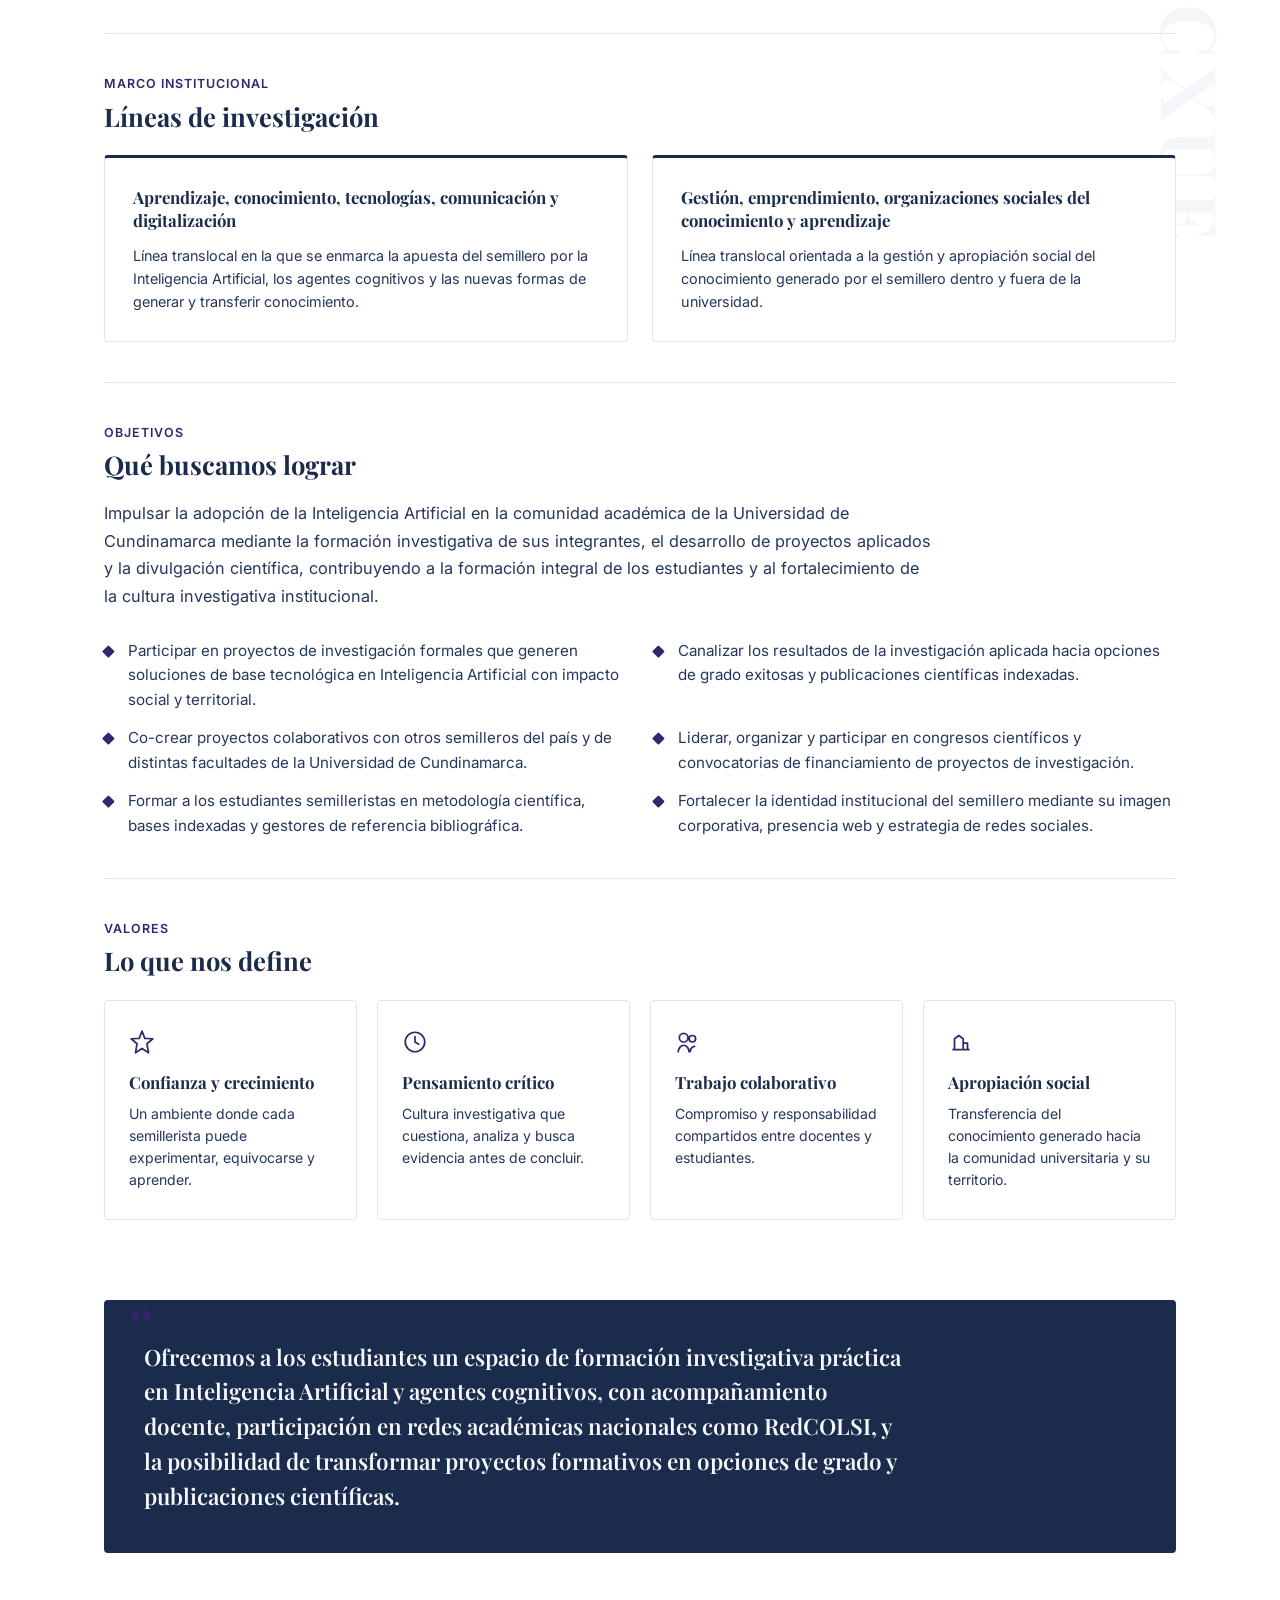
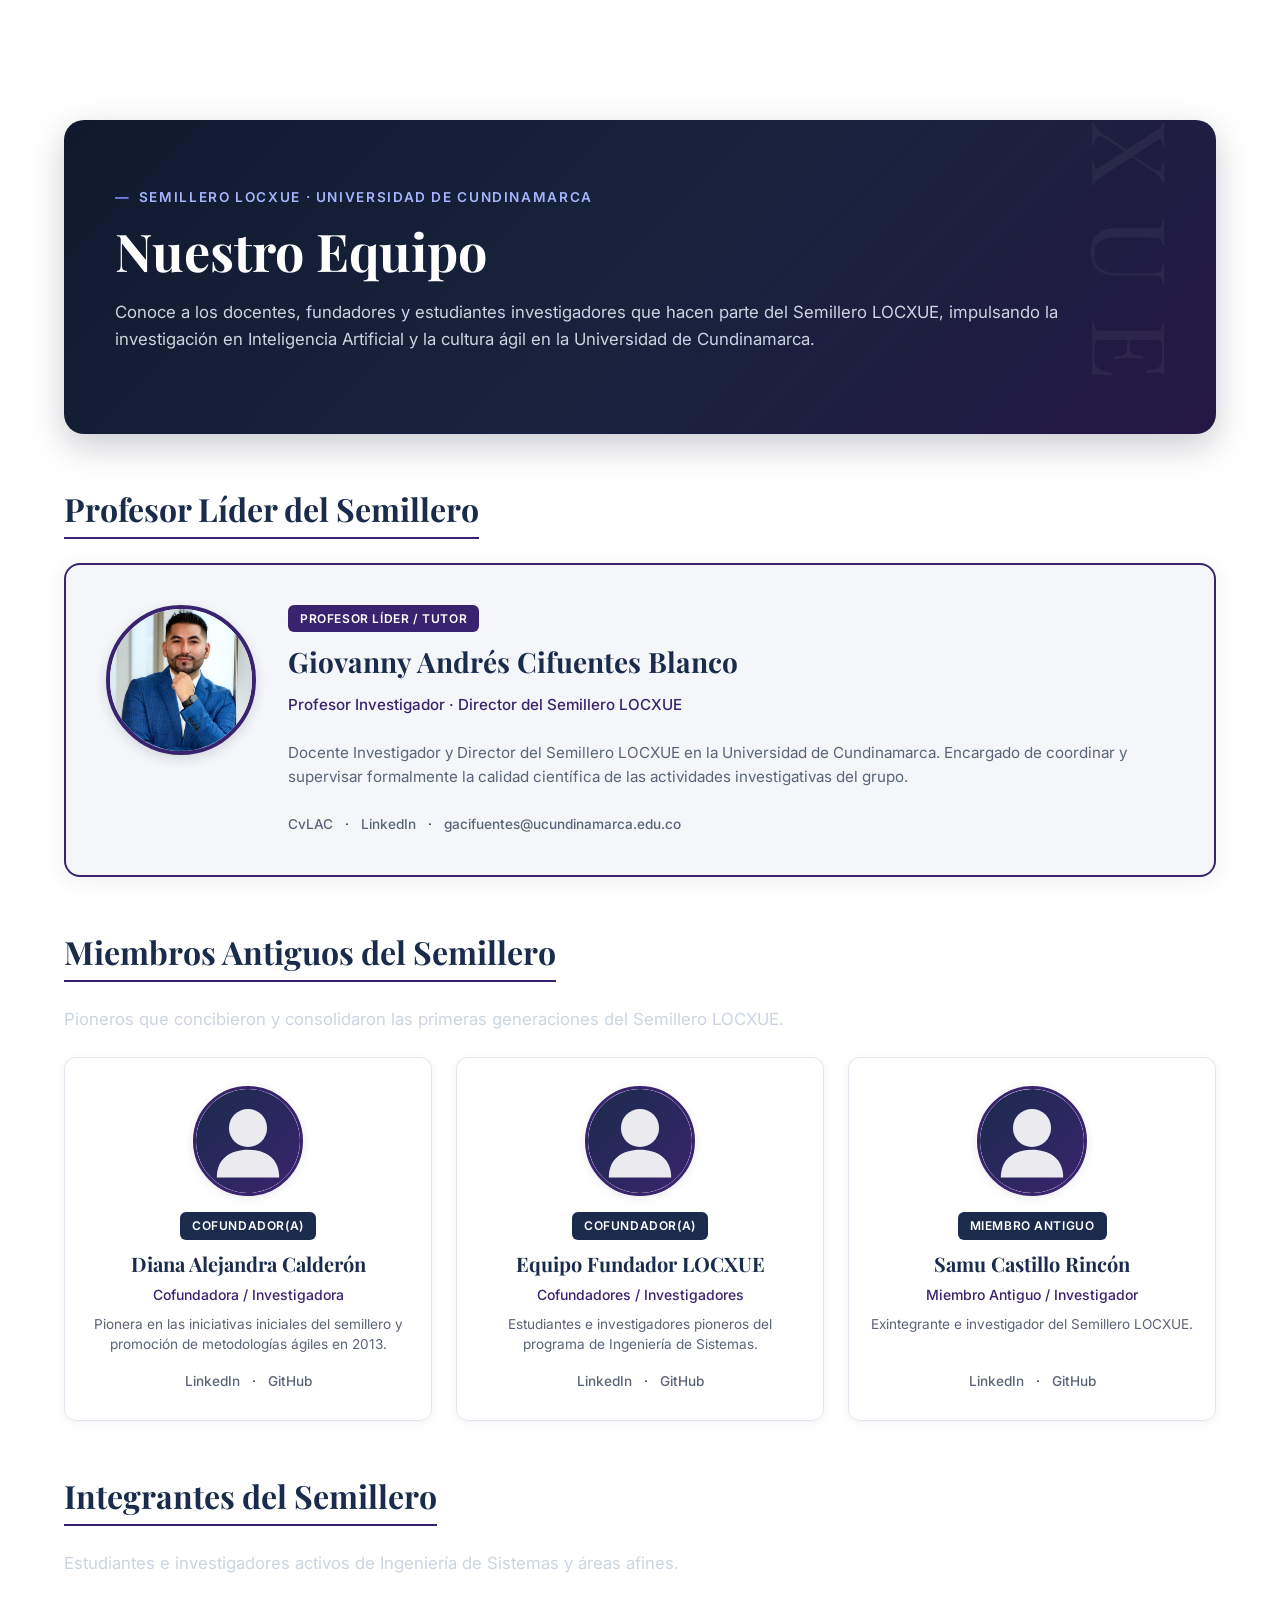
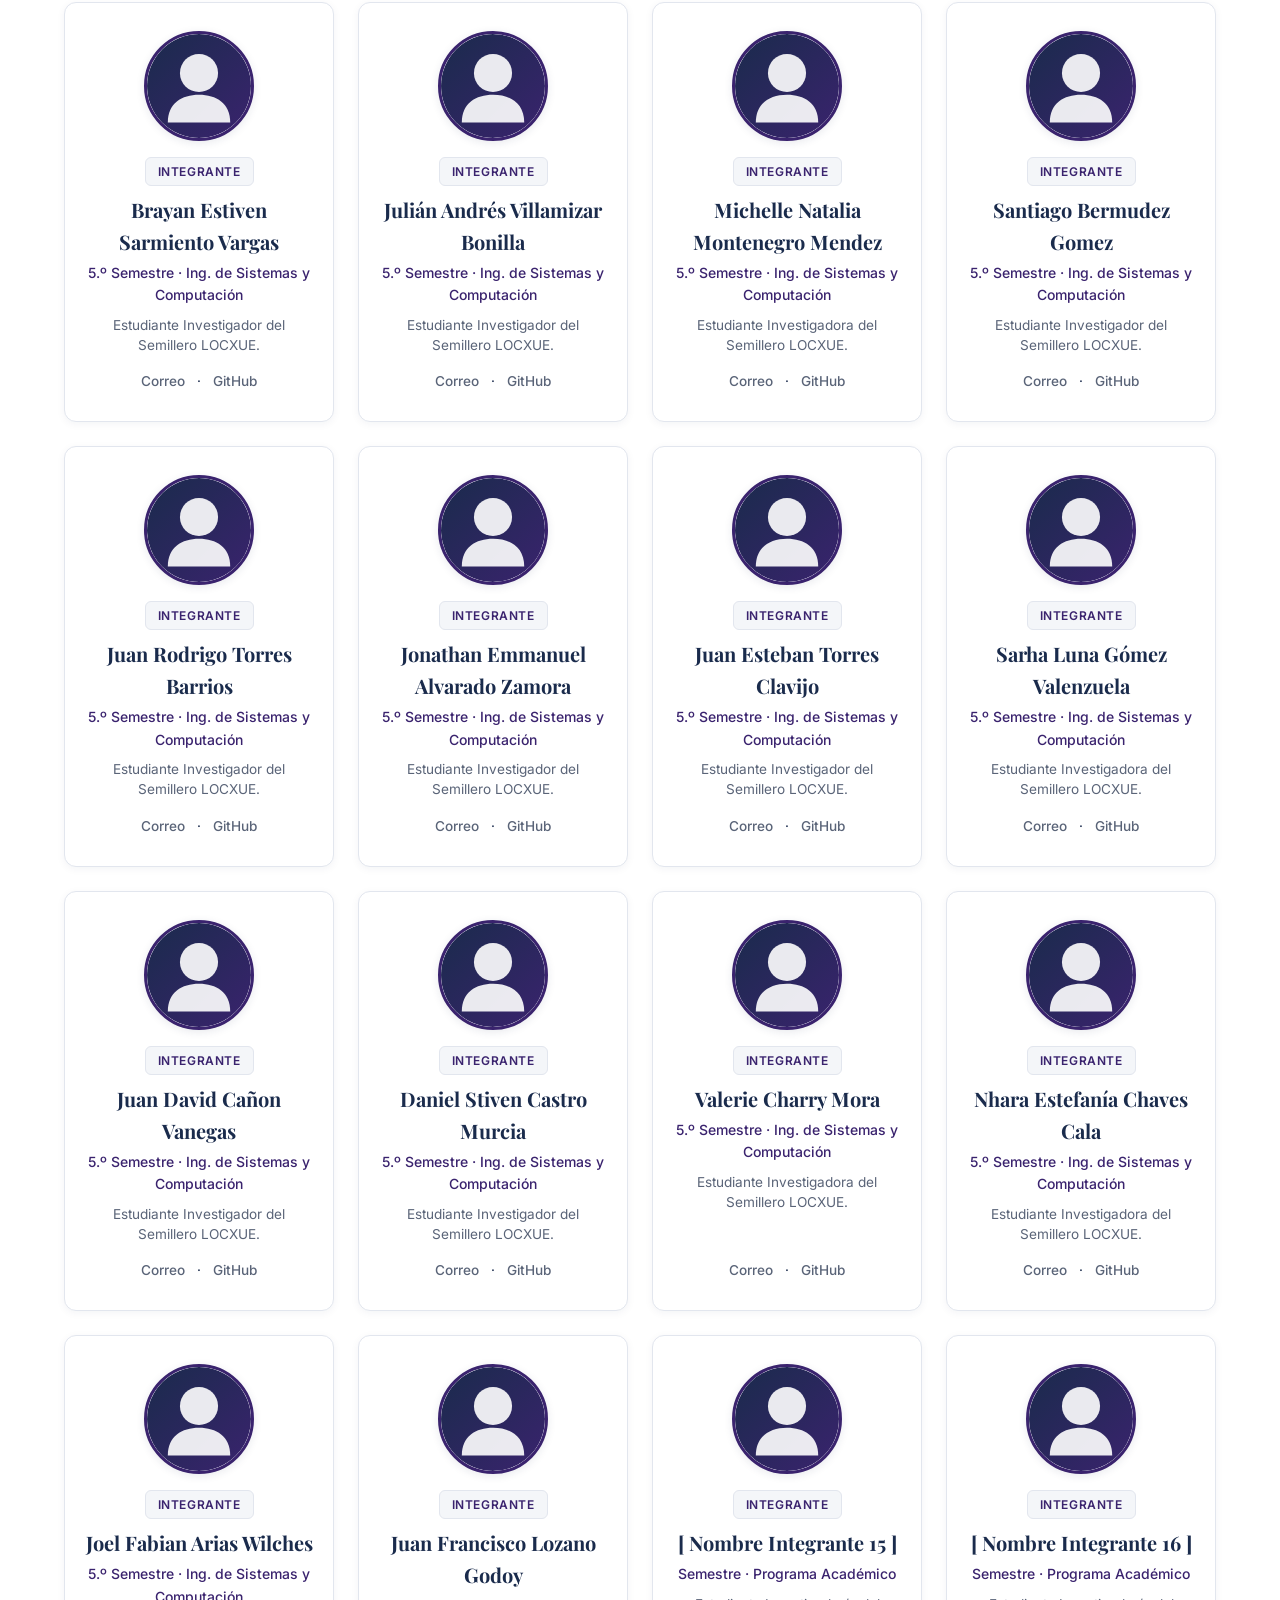
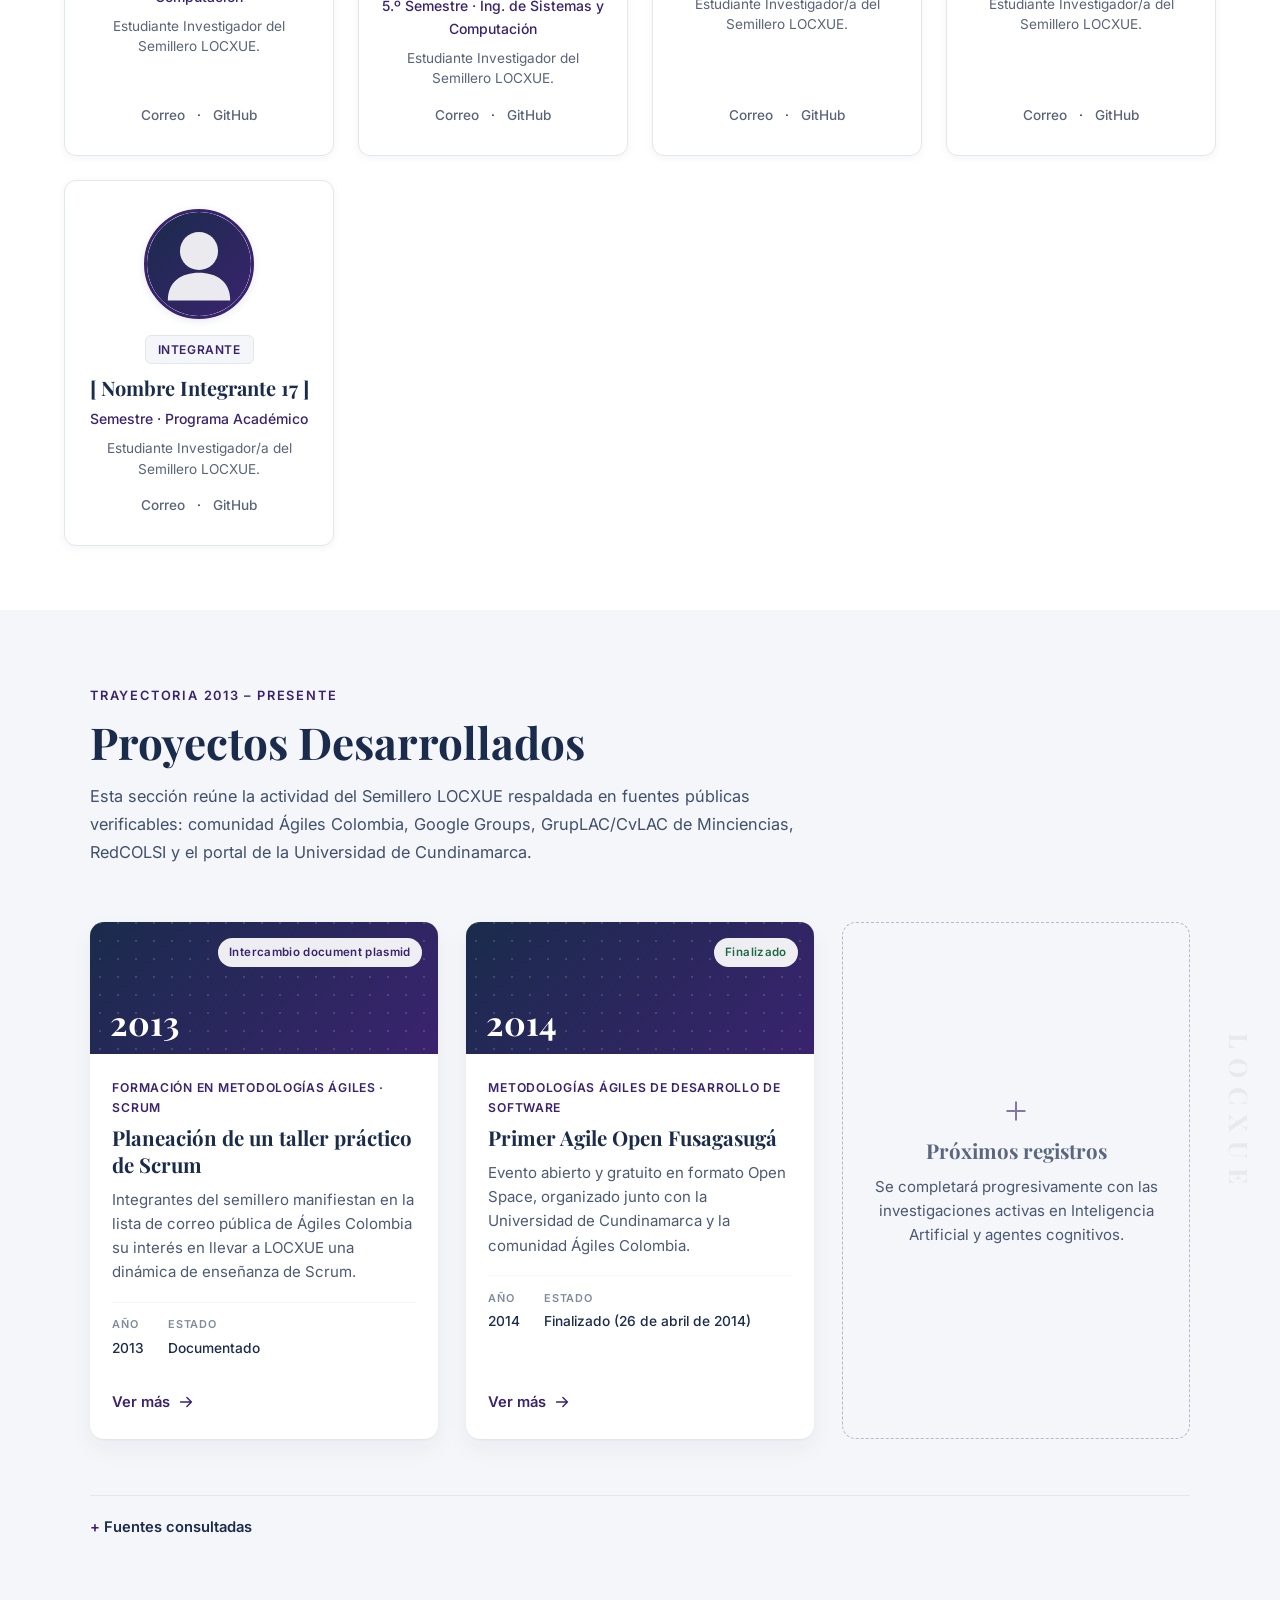
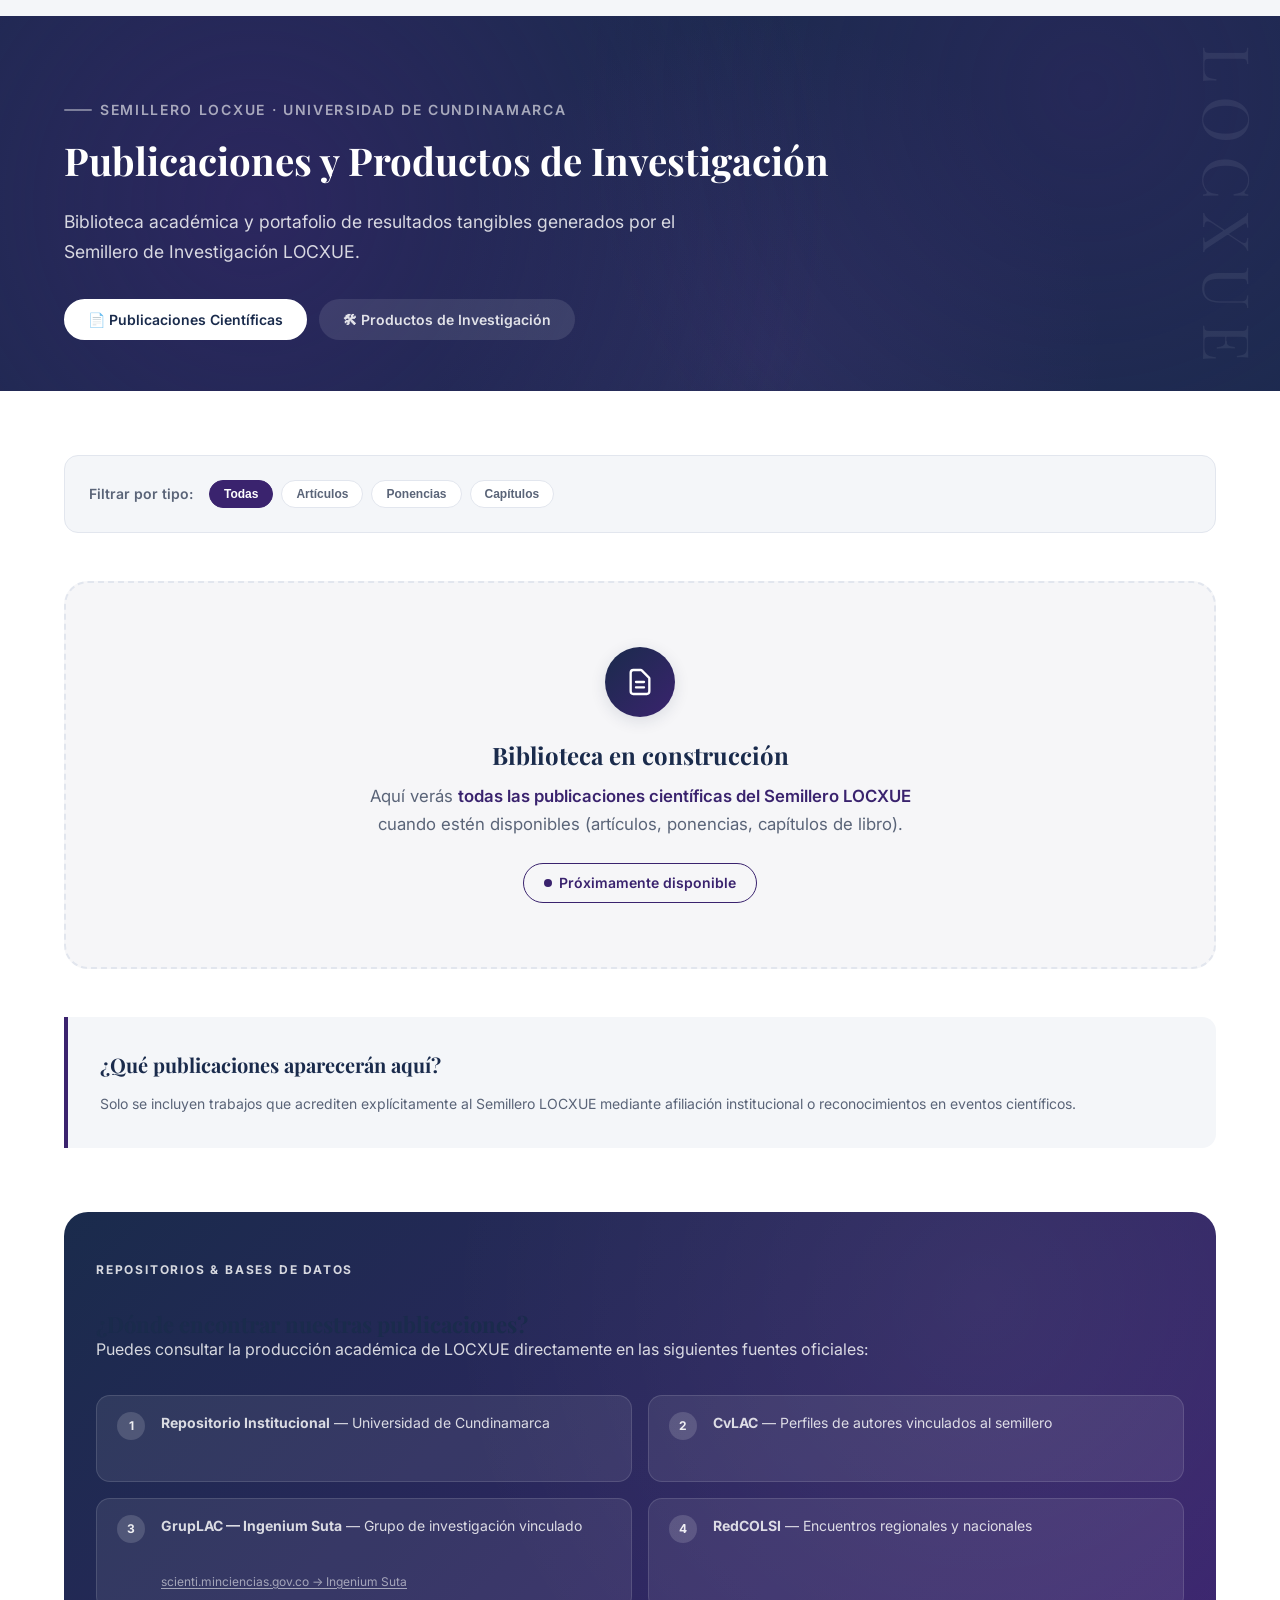
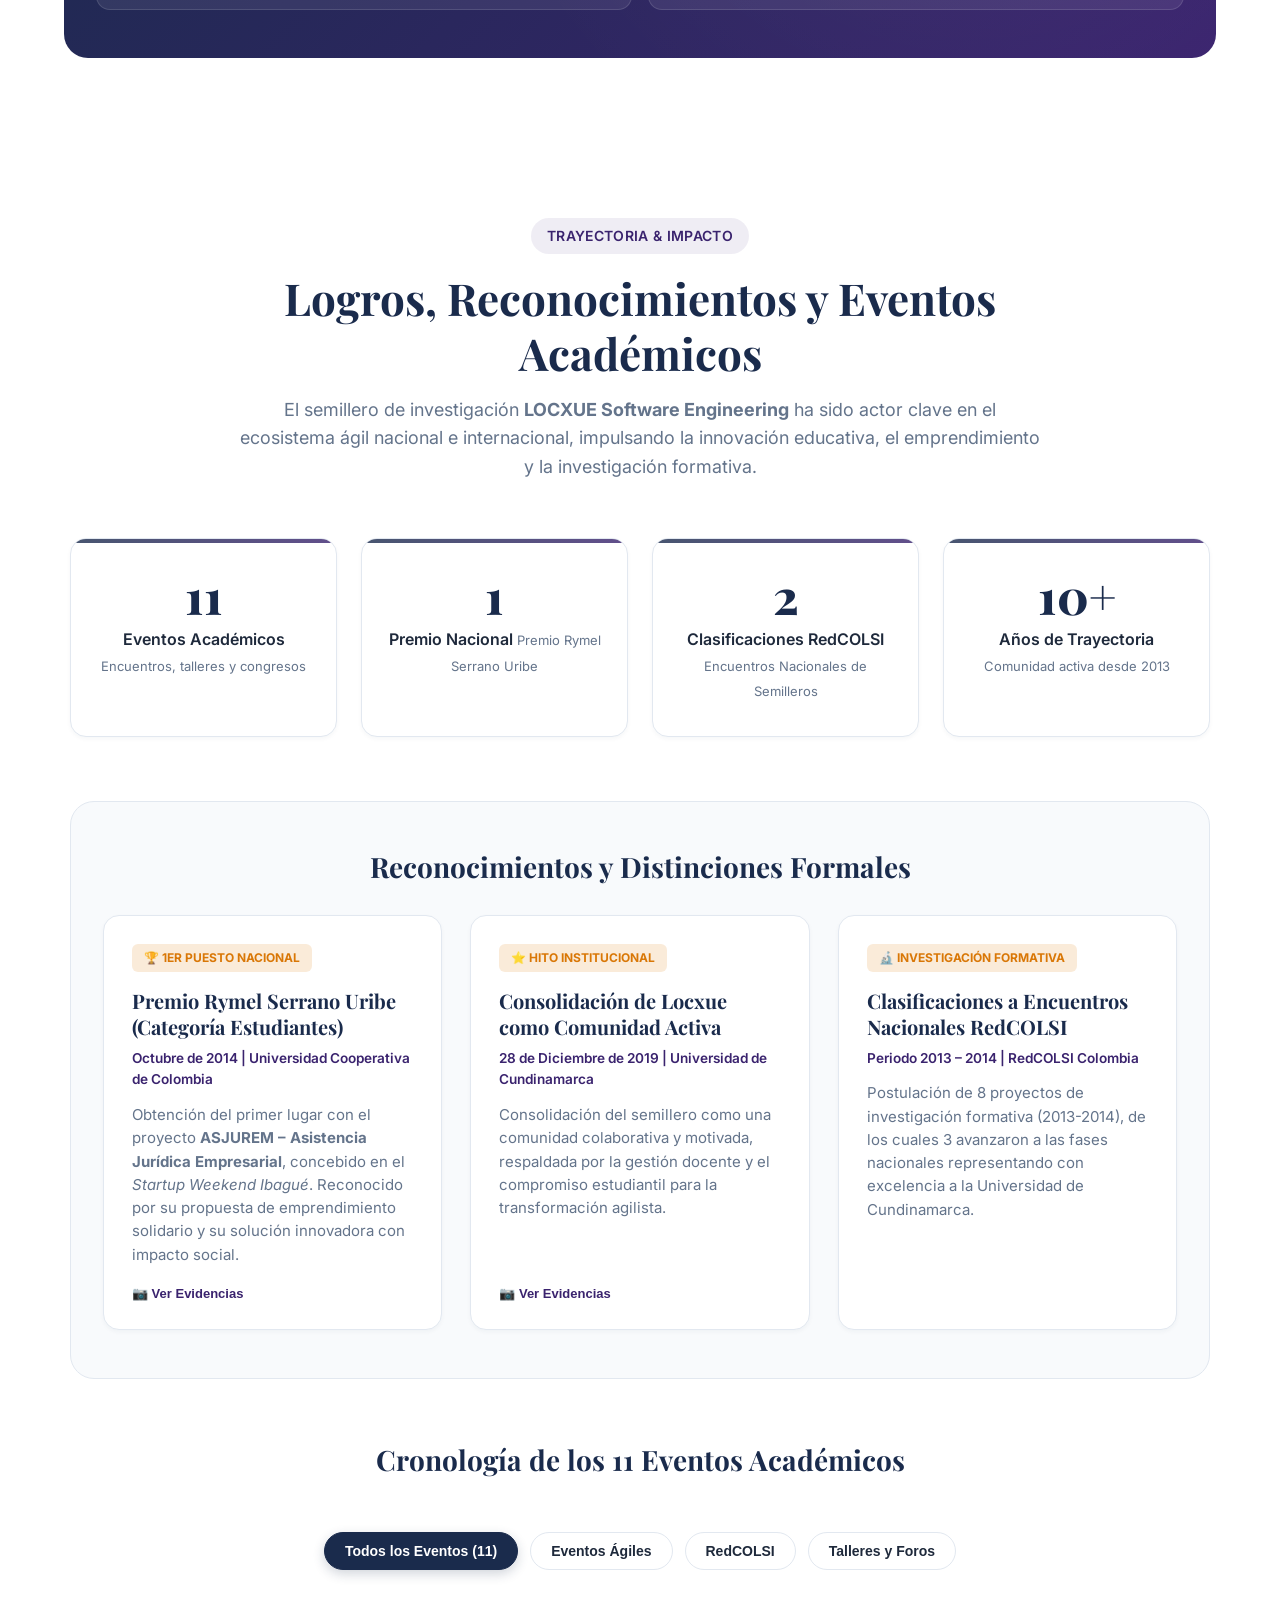
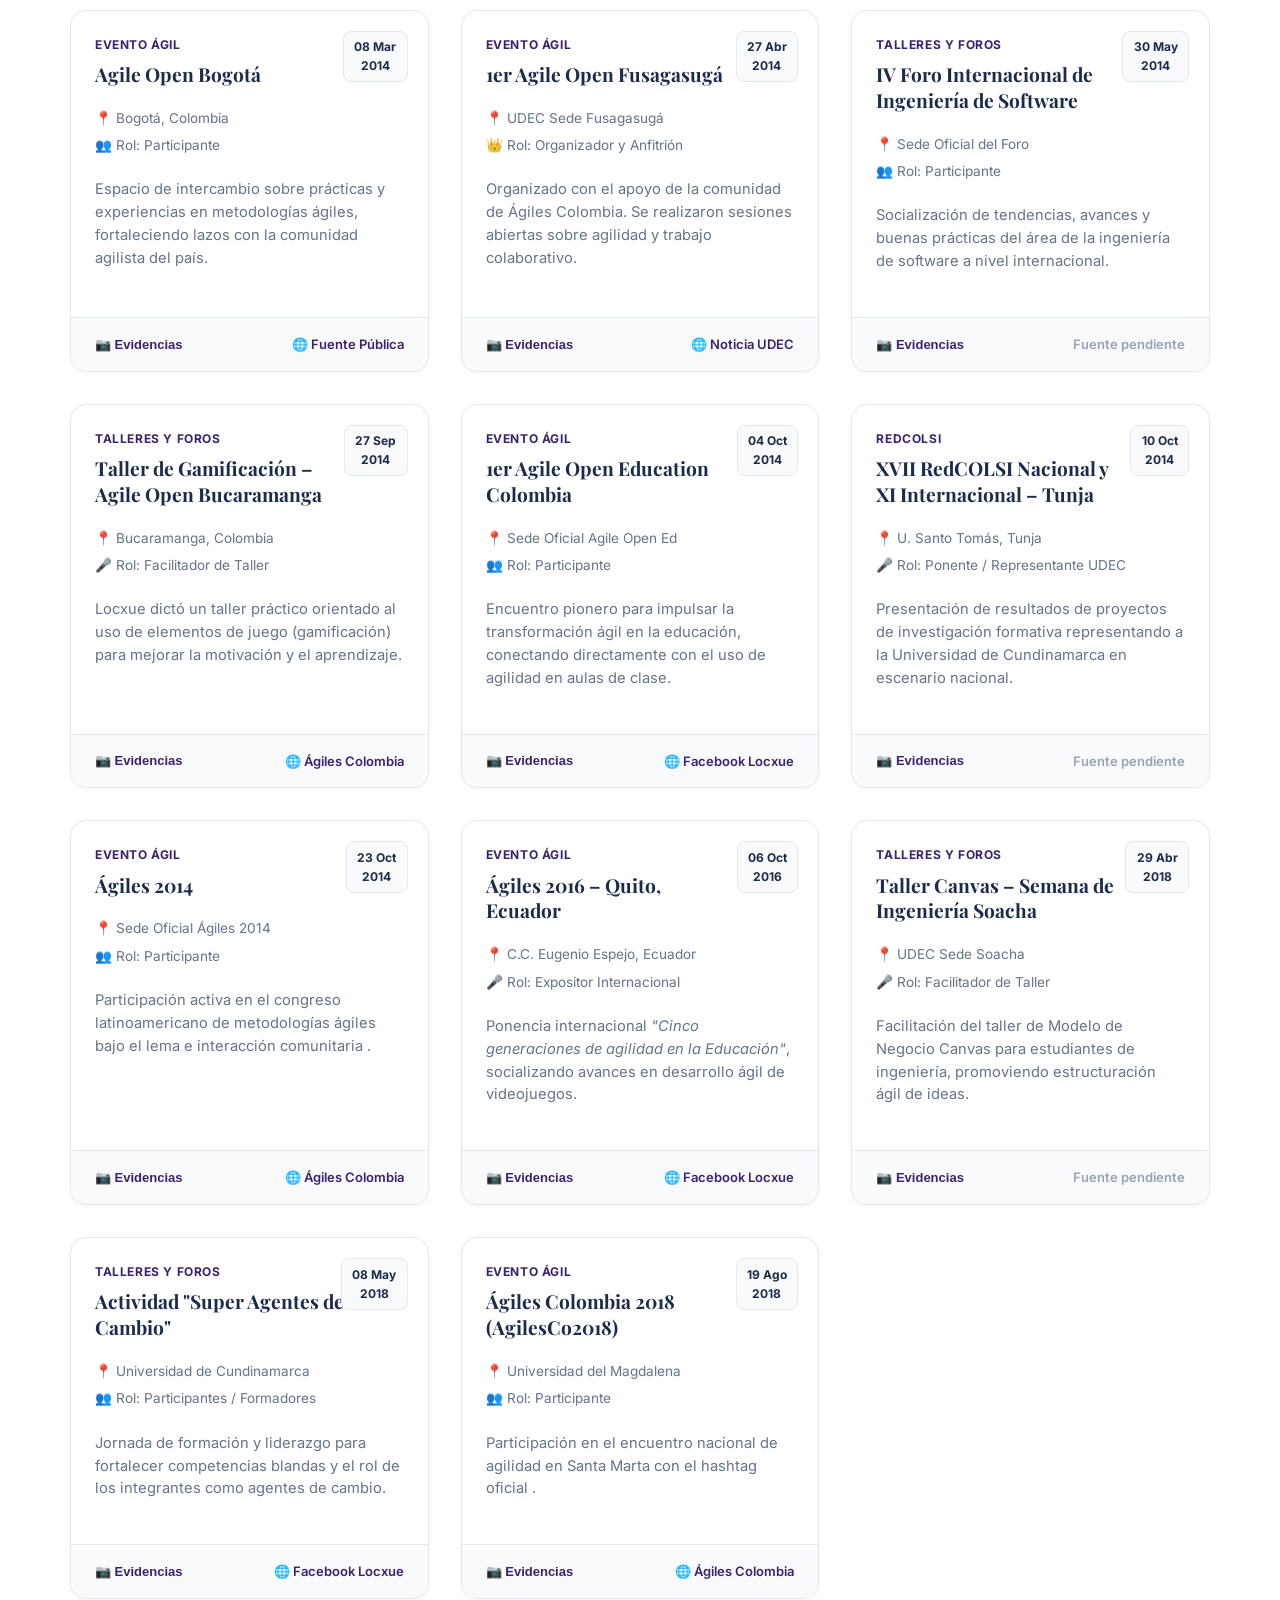
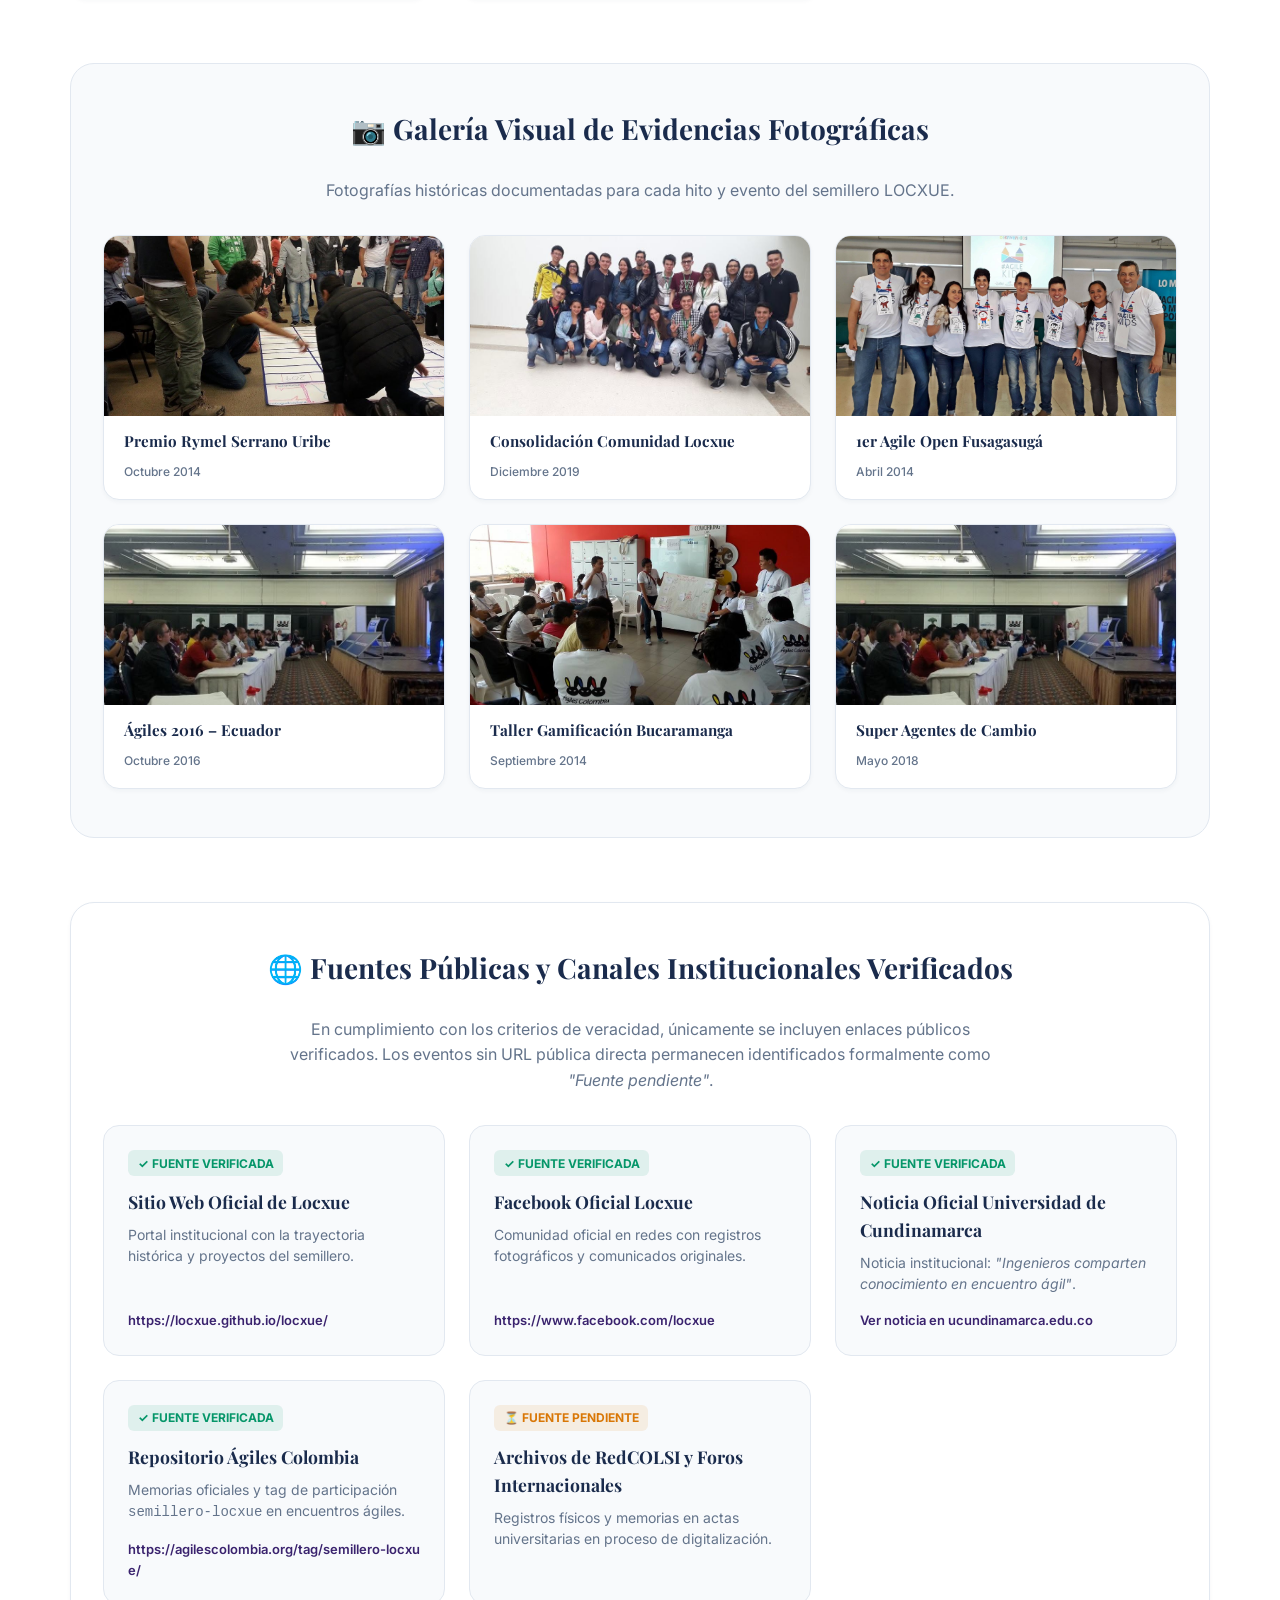
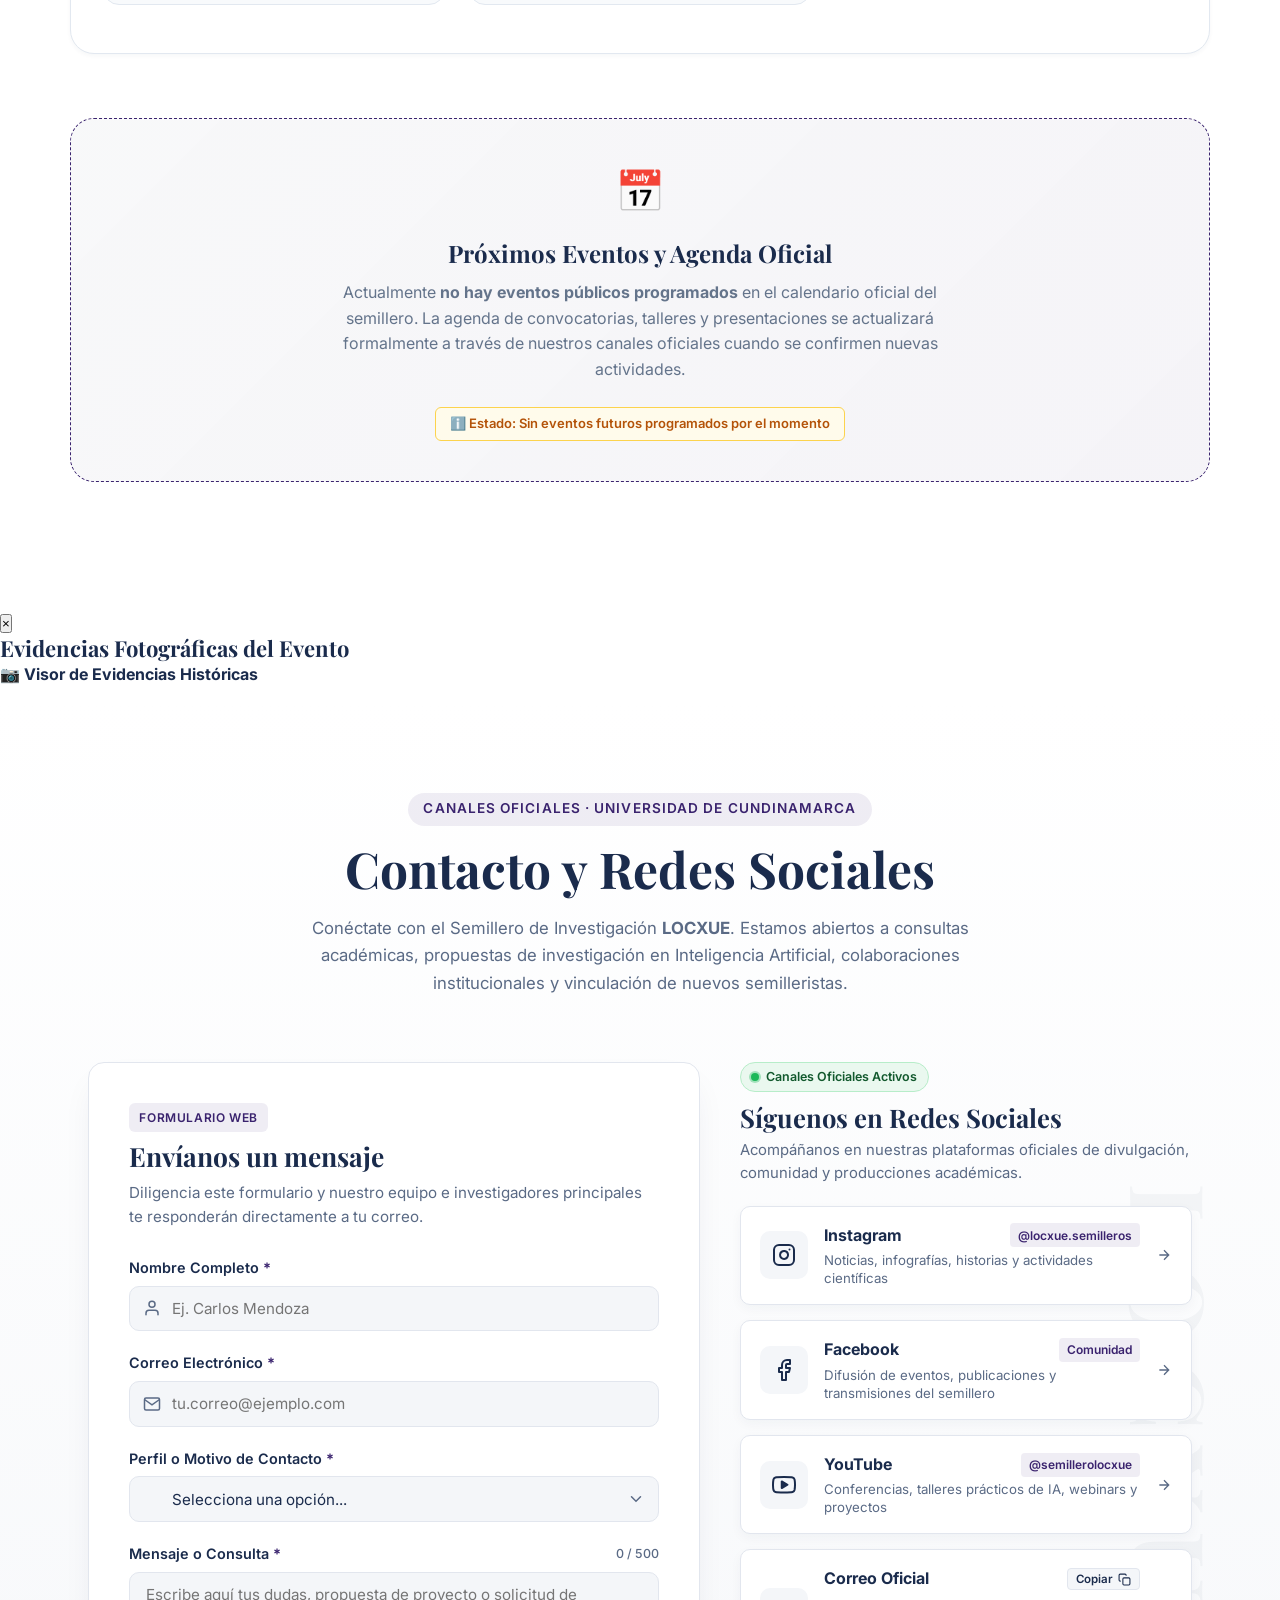
==== commit 94d61c2b: "Agregar foto del Profesor Giovanny Cifuentes e incorporar a Samu Castillo Rincón en Miembros antiguo" ====
--- a/web/index.html
+++ b/web/index.html
@@ -328,7 +328,7 @@
           <h3 class="equipo__subseccion-titulo">Profesor Líder del Semillero</h3>
 
           <article class="equipo__lider-card" data-component="card-lider">
-            <img src="assets/img/avatar-placeholder.svg" alt="Foto de Giovanny Andrés Cifuentes Blanco" class="equipo__avatar-lider">
+            <img src="assets/img/equipo/giovanny-cifuentes.jpg" alt="Foto de Giovanny Andrés Cifuentes Blanco" class="equipo__avatar-lider">
             <div class="equipo__lider-info">
               <span class="equipo__badge equipo__badge--lider">Profesor Líder / Tutor</span>
               <h4 class="equipo__nombre-lider">Giovanny Andrés Cifuentes Blanco</h4>
@@ -377,6 +377,20 @@
               <p class="equipo__descripcion">Estudiantes e investigadores pioneros del programa de Ingeniería de Sistemas.</p>
               <div class="equipo__sociales">
                 <span class="equipo__social-link equipo__social-link--disabled" aria-disabled="true">LinkedIn</span> ·
+                <span class="equipo__social-link equipo__social-link--disabled" aria-disabled="true">GitHub</span>
+              </div>
+            </article>
+
+            <article class="equipo__card" data-component="card-fundador">
+              <div class="equipo__avatar-wrapper">
+                <img src="assets/img/avatar-placeholder.svg" alt="Foto de Samu Castillo Rincón" class="equipo__avatar">
+              </div>
+              <span class="equipo__badge equipo__badge--fundador">Miembro Antiguo</span>
+              <h4 class="equipo__nombre">Samu Castillo Rincón</h4>
+              <p class="equipo__rol">Miembro Antiguo / Investigador</p>
+              <p class="equipo__descripcion">Exintegrante e investigador del Semillero LOCXUE.</p>
+              <div class="equipo__sociales">
+                <a href="https://www.linkedin.com/in/scastillo07" target="_blank" rel="noopener noreferrer" class="equipo__social-link">LinkedIn</a> ·
                 <span class="equipo__social-link equipo__social-link--disabled" aria-disabled="true">GitHub</span>
               </div>
             </article>
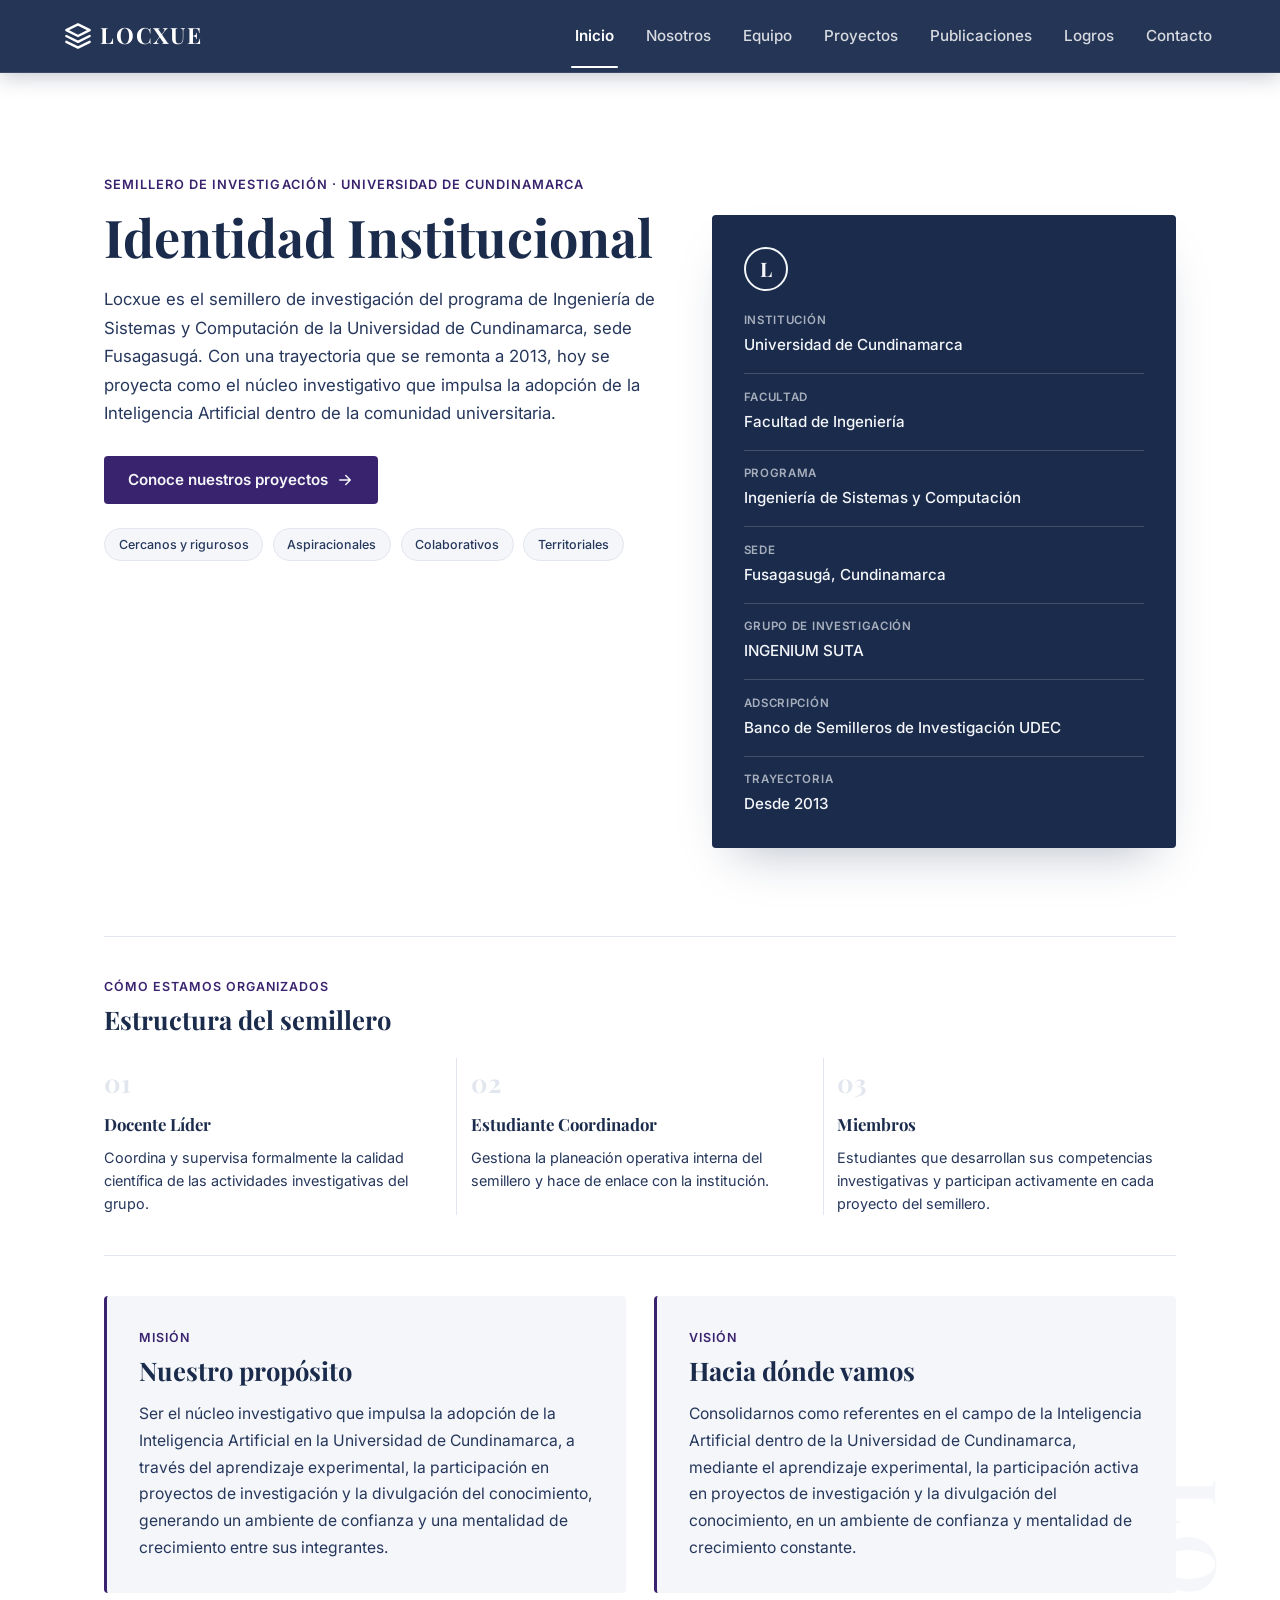
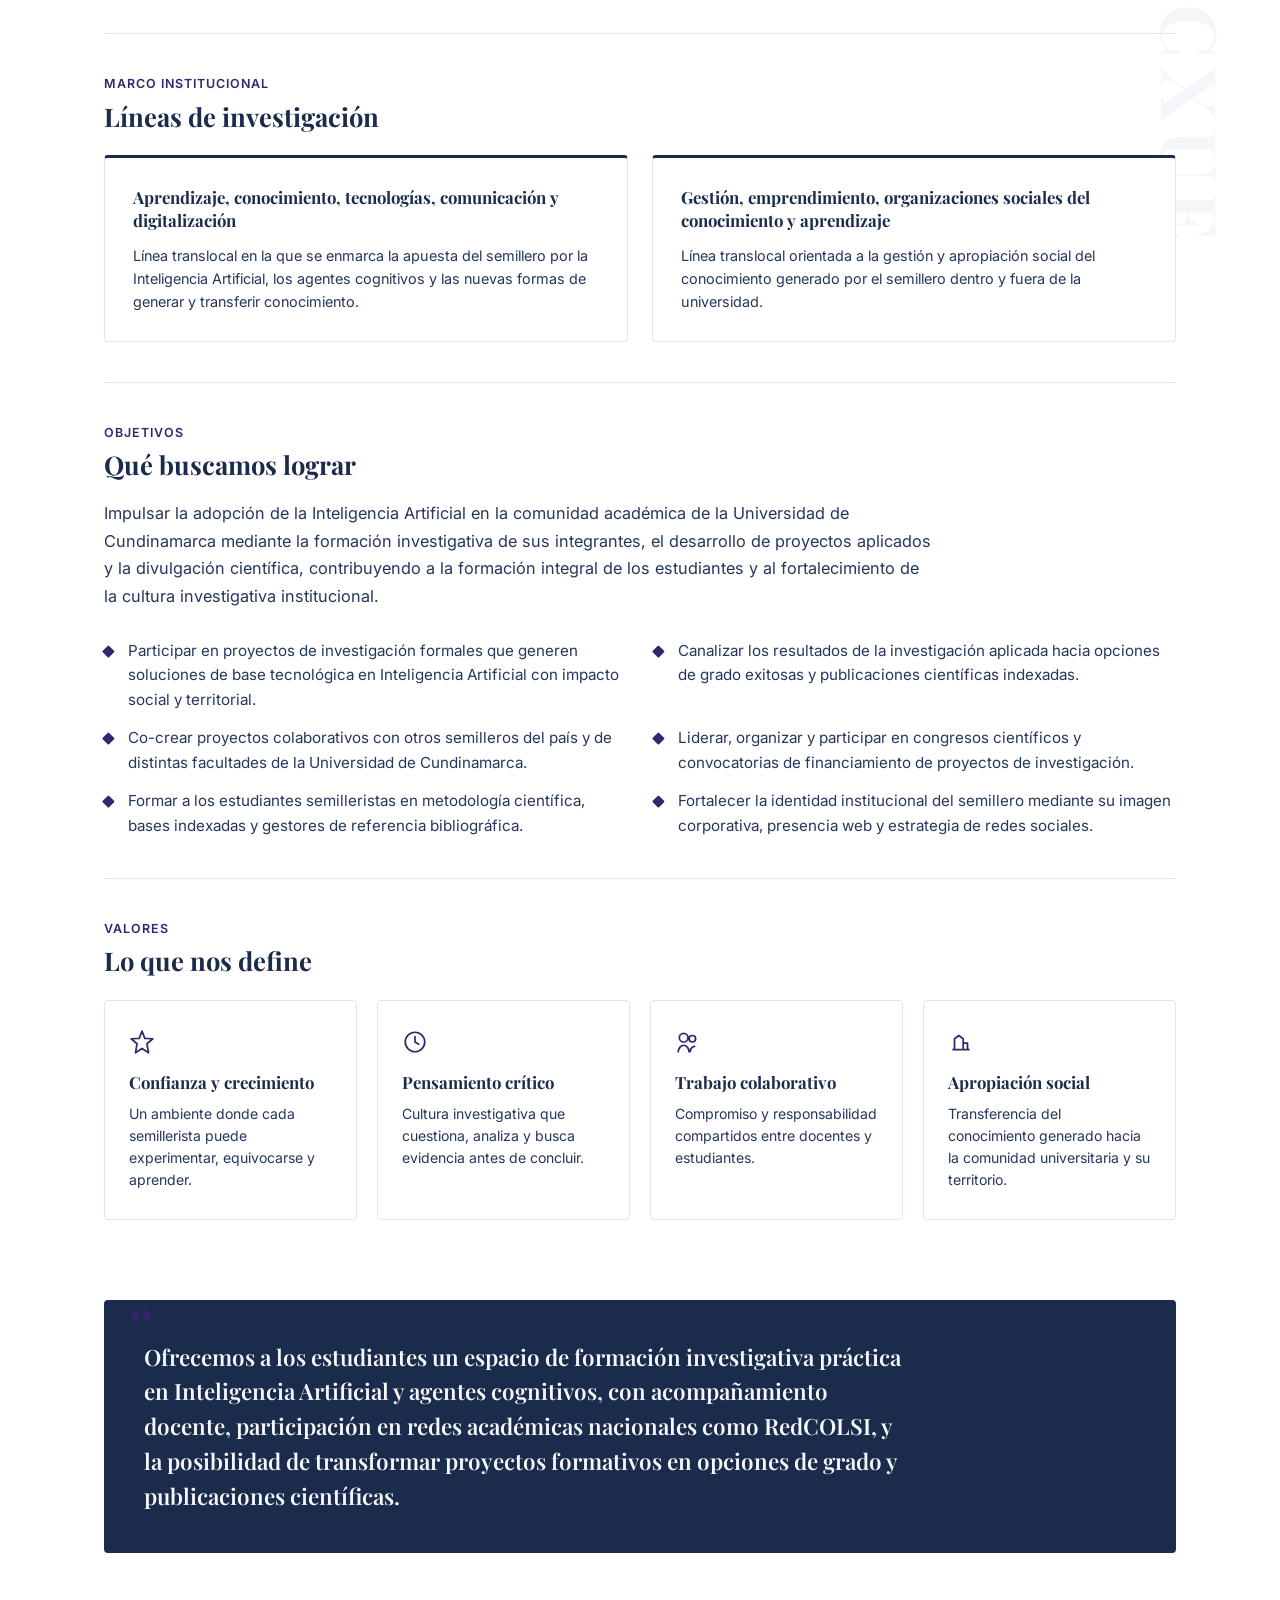
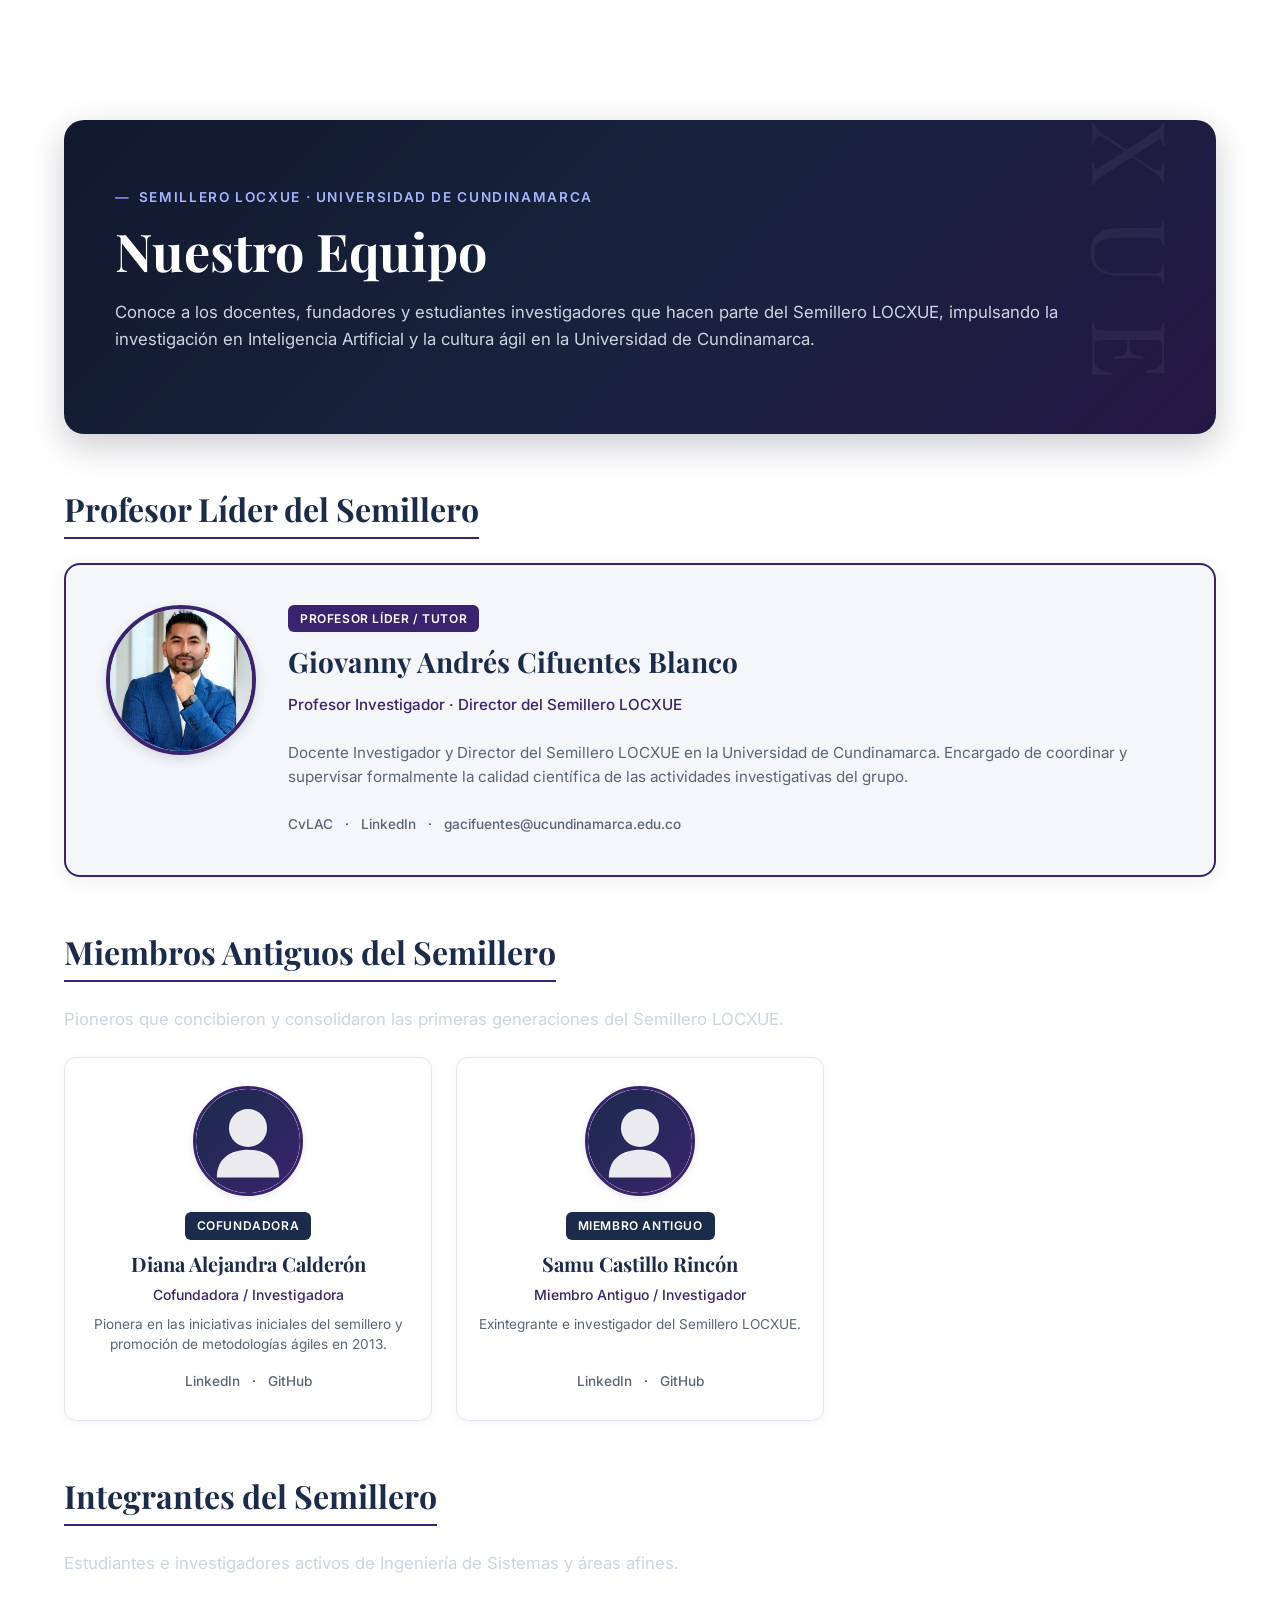
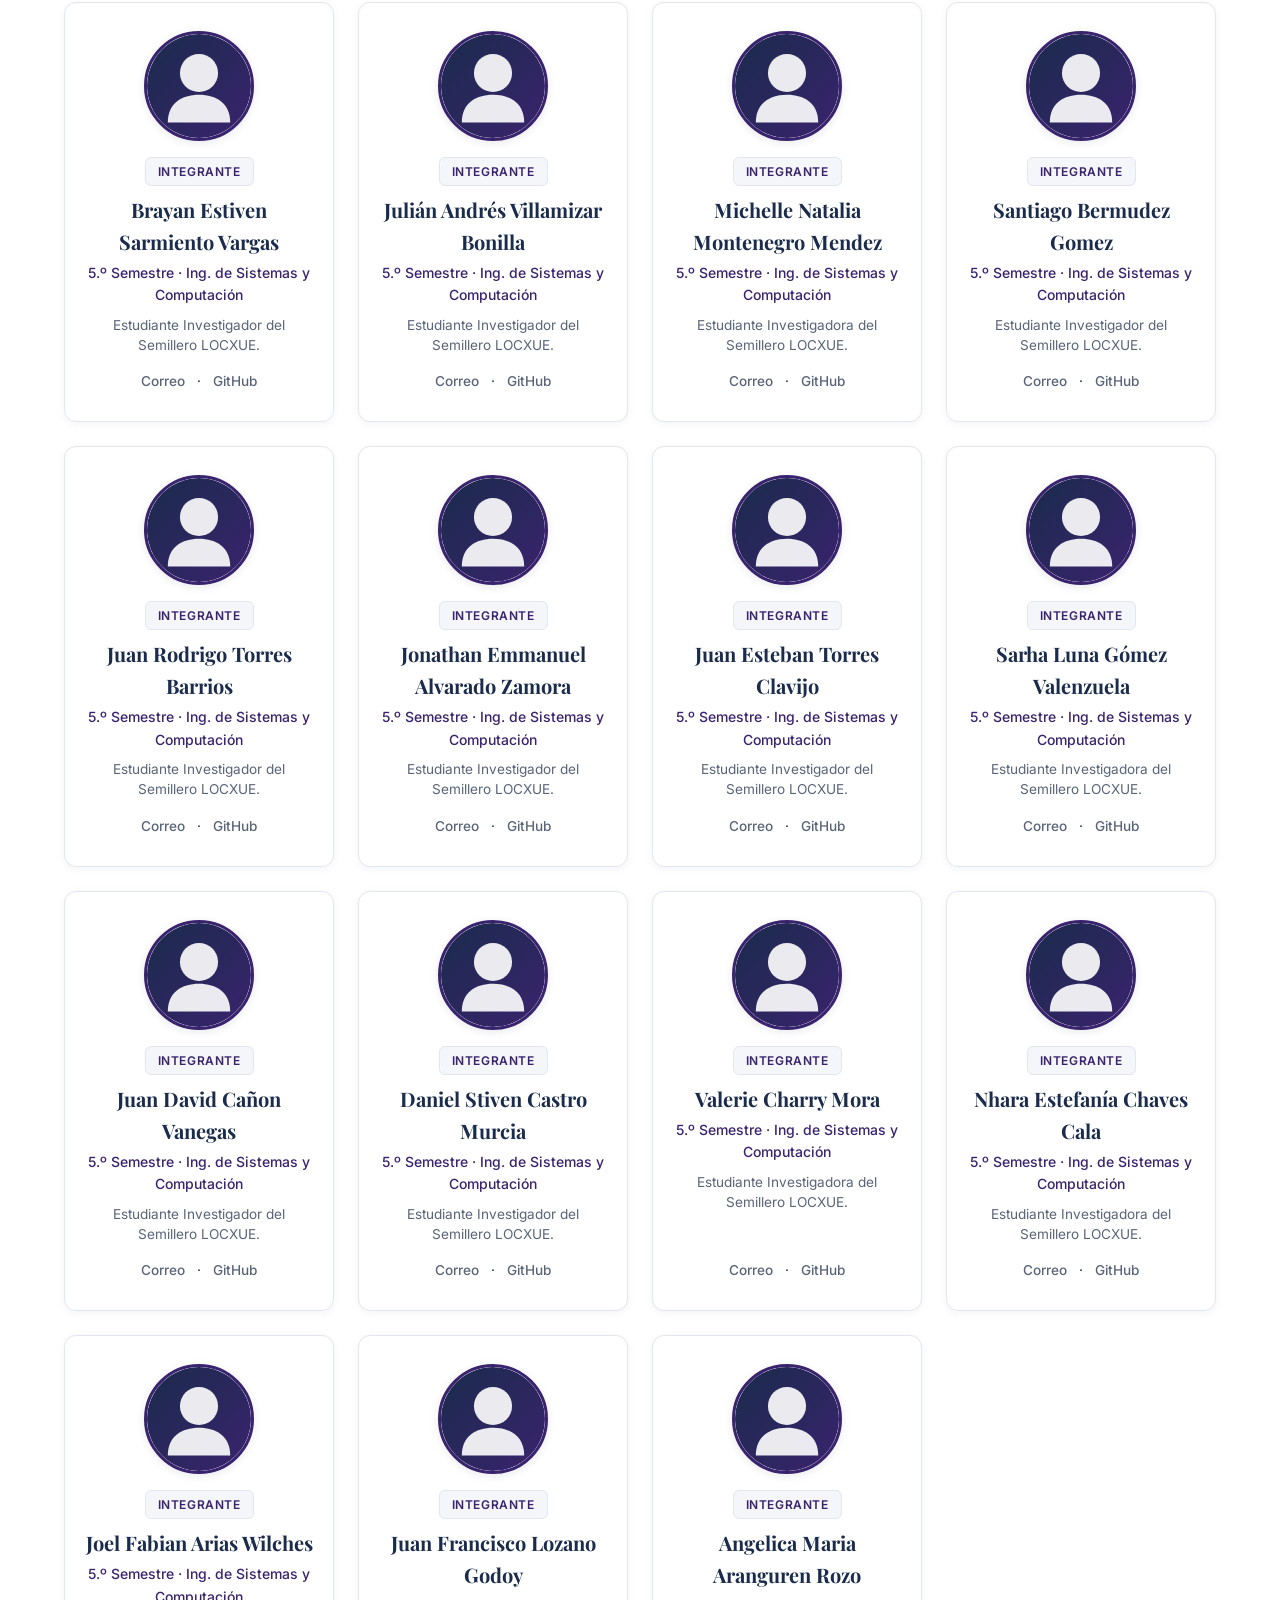
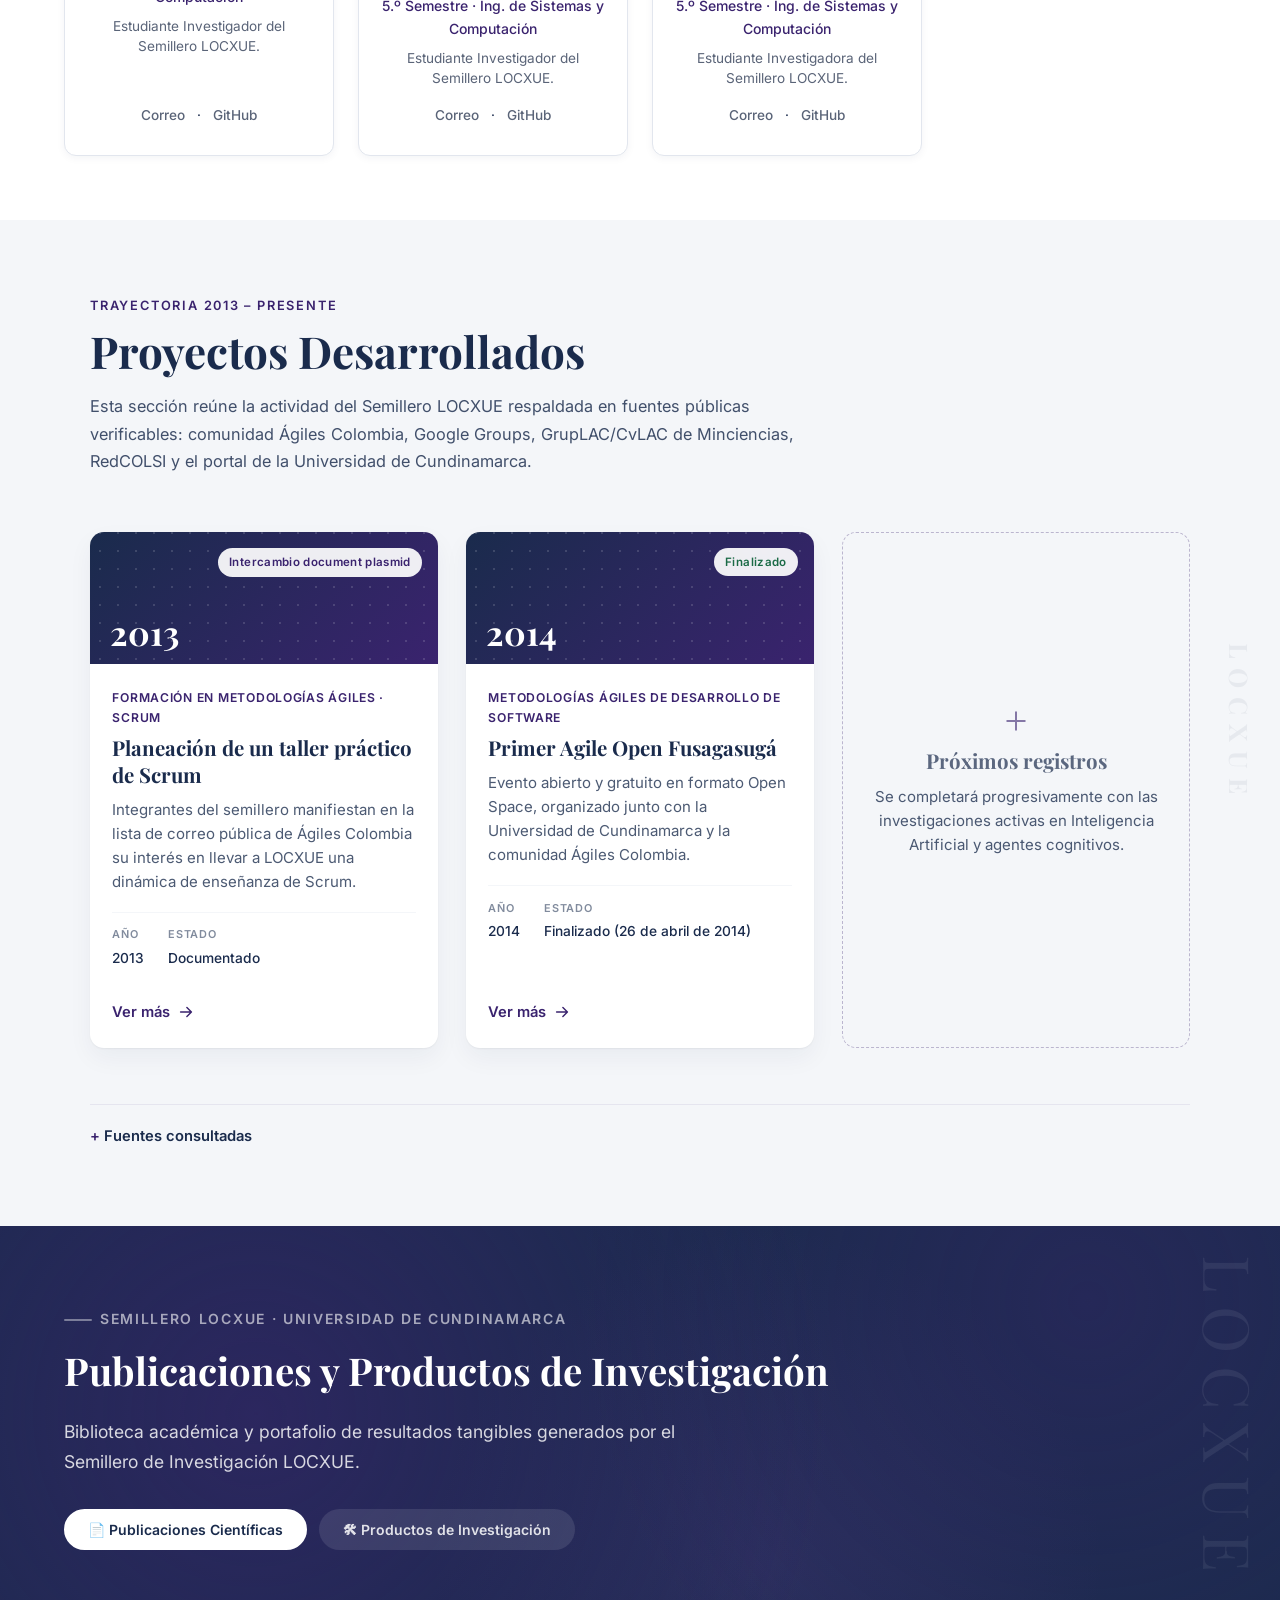
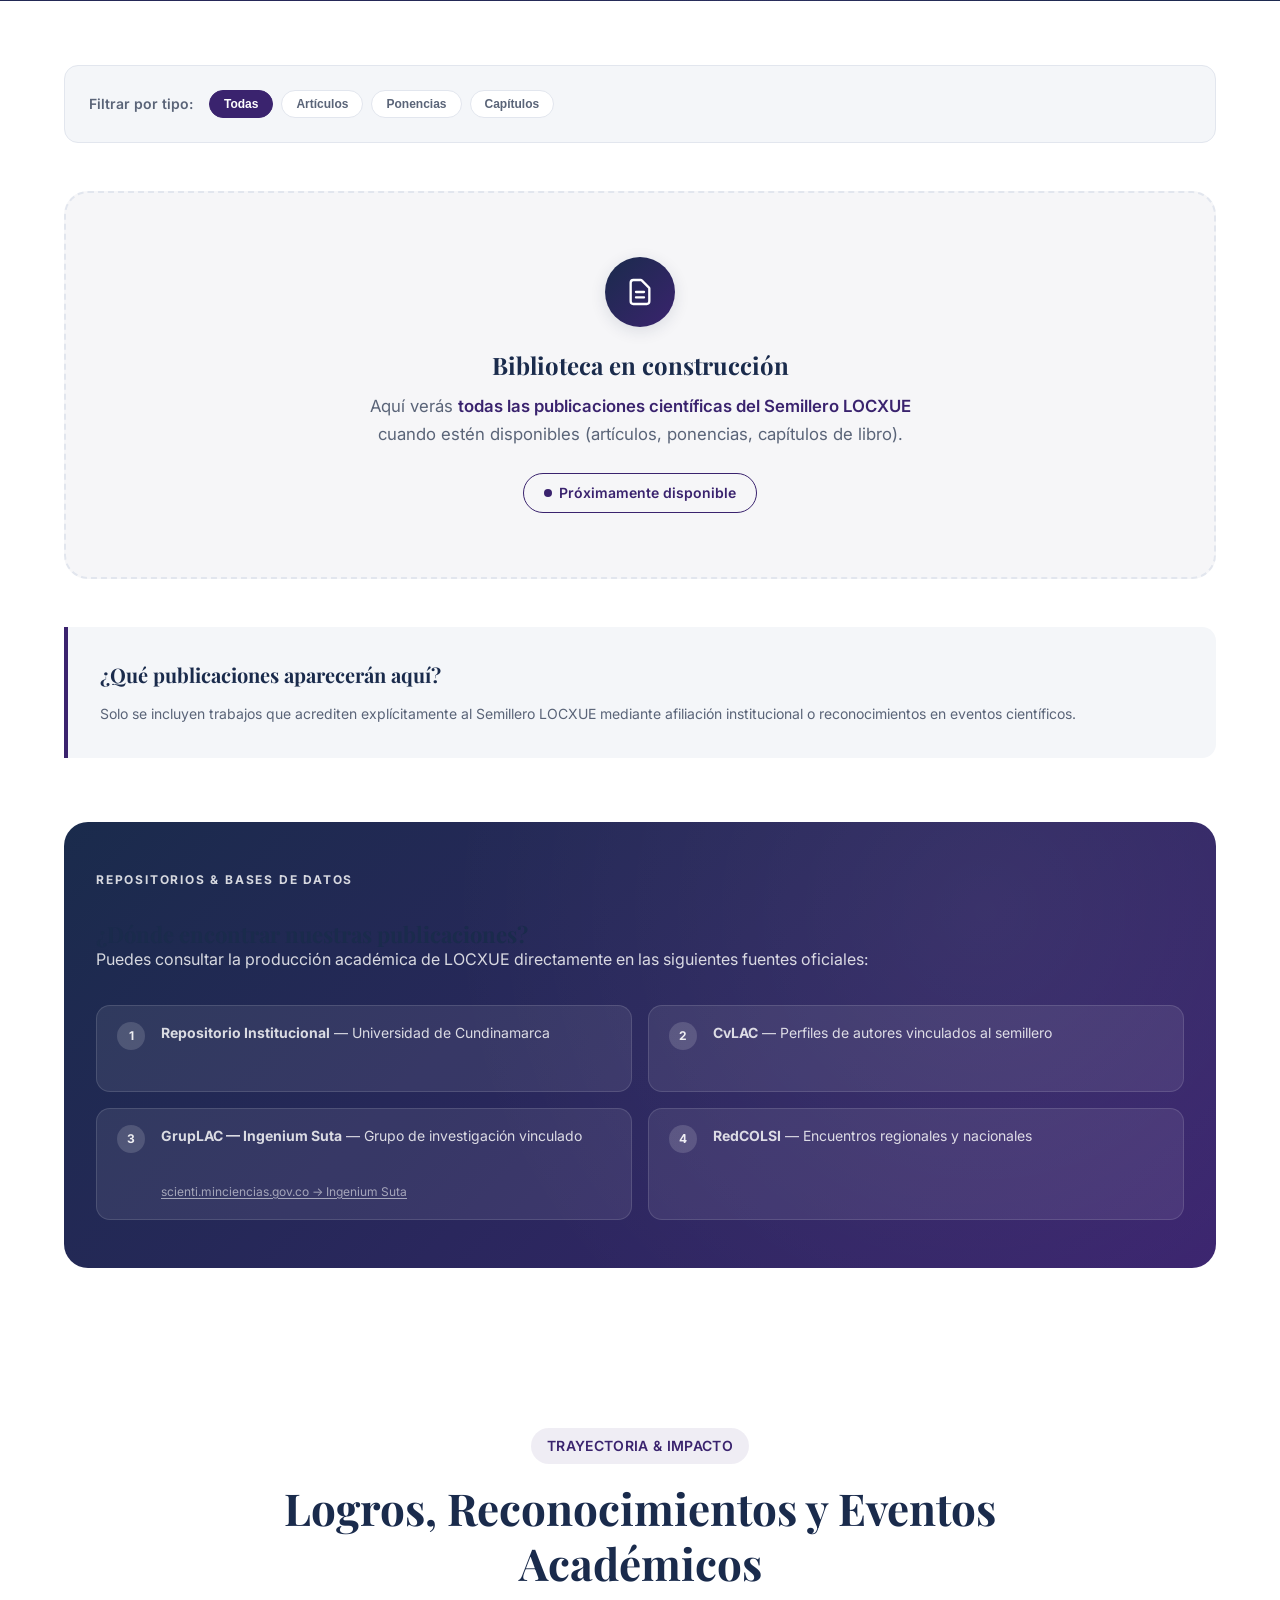
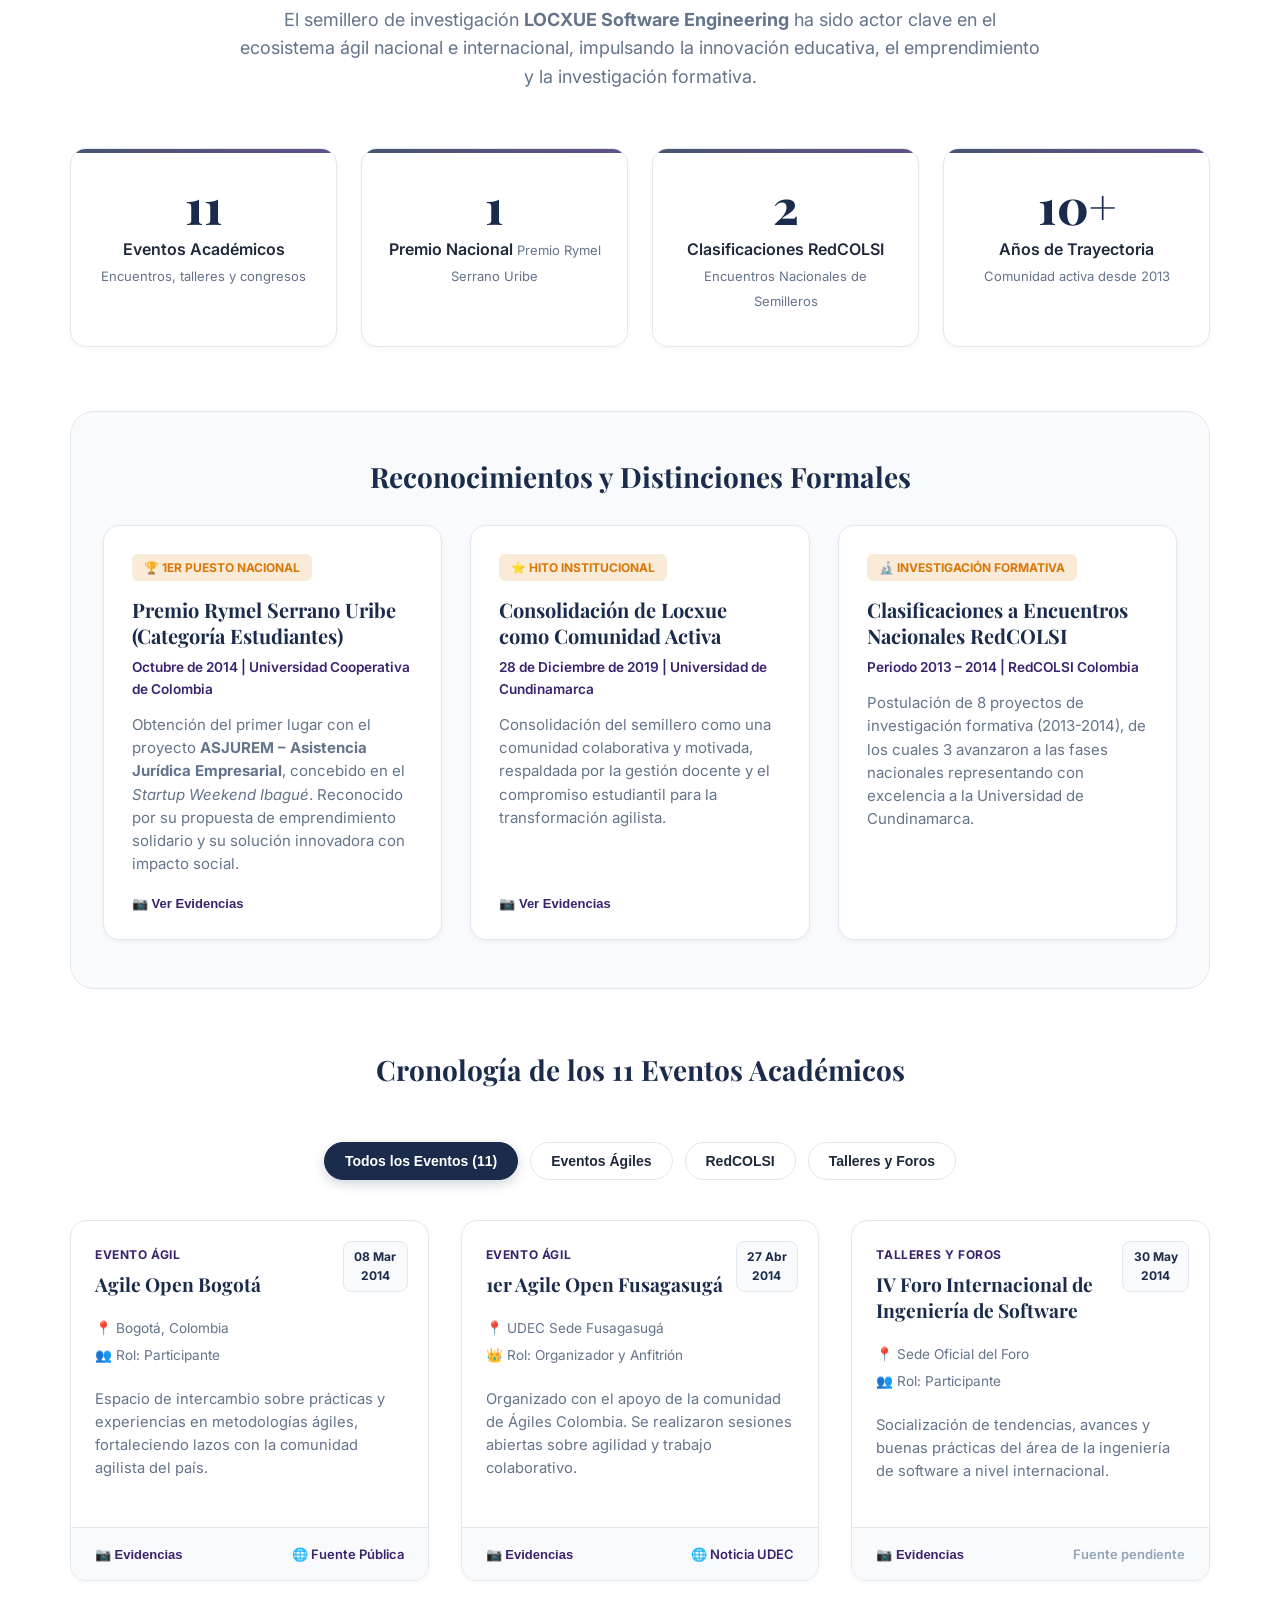
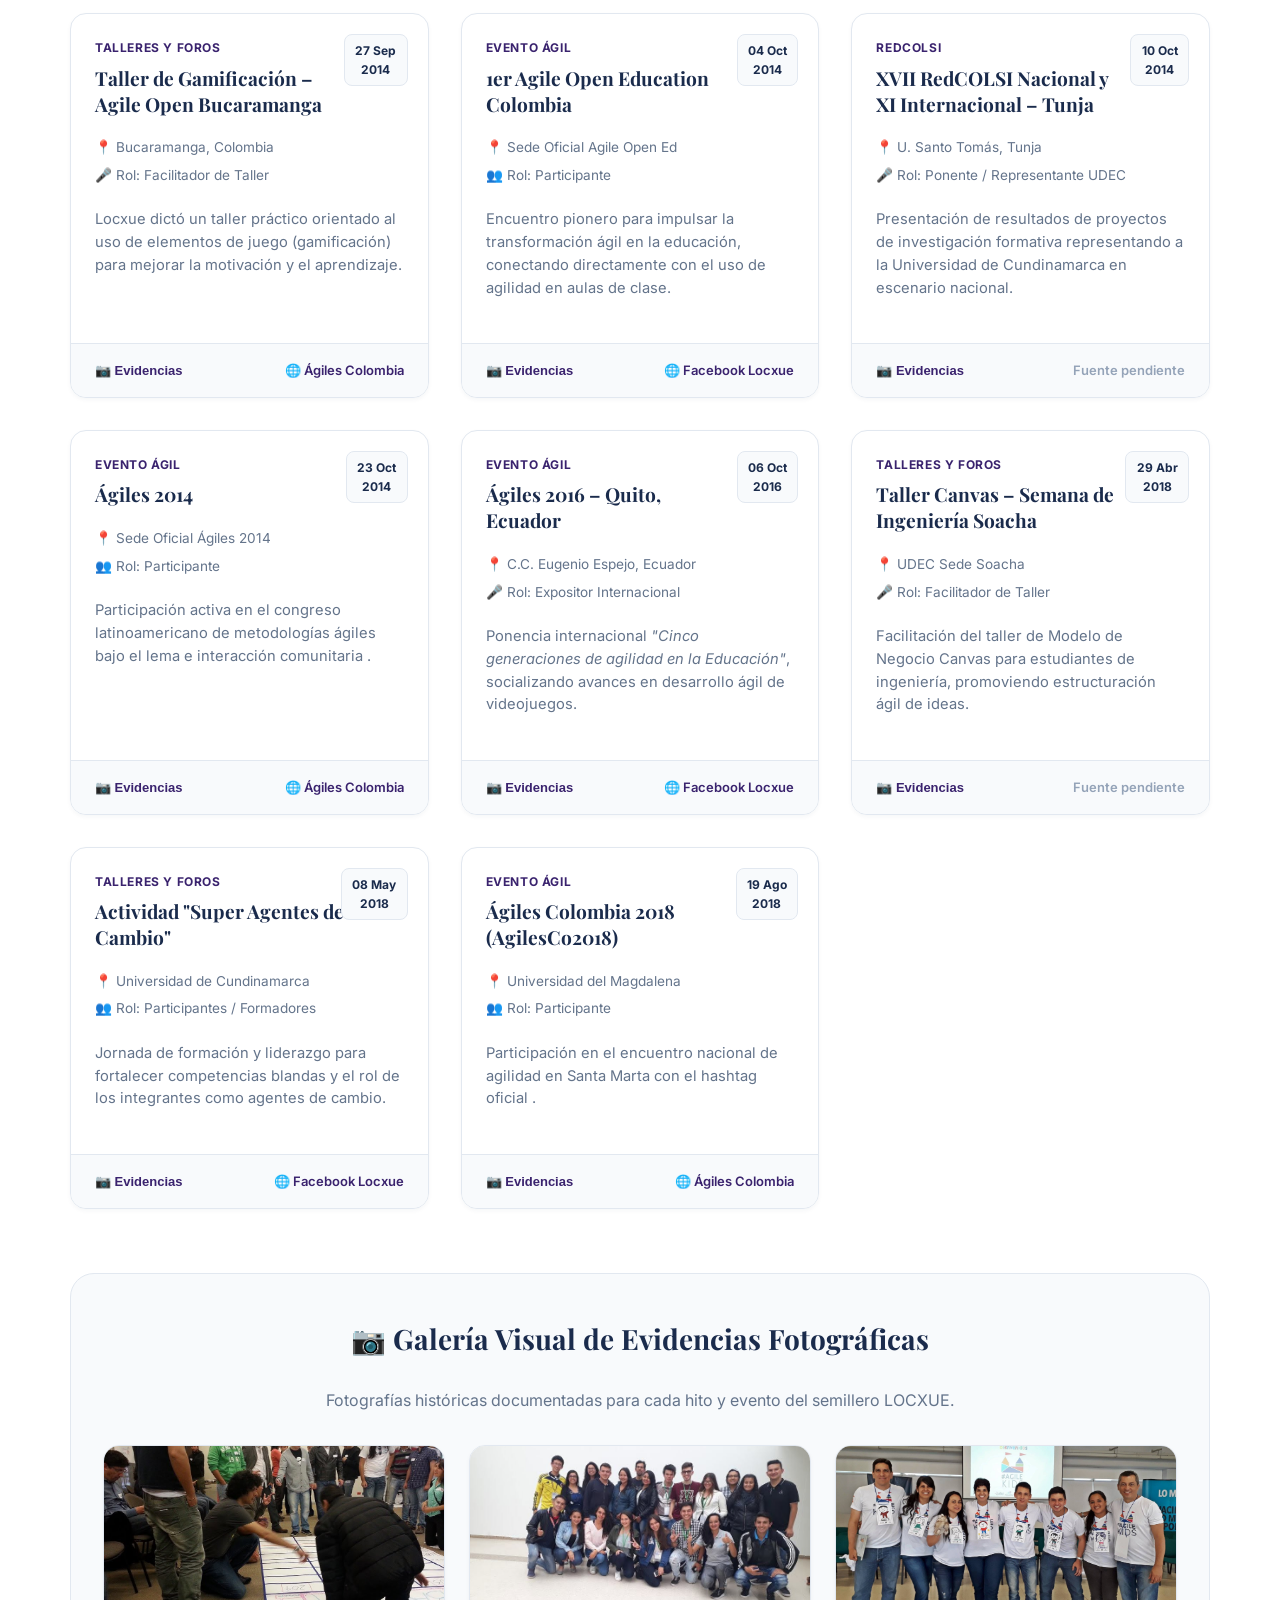
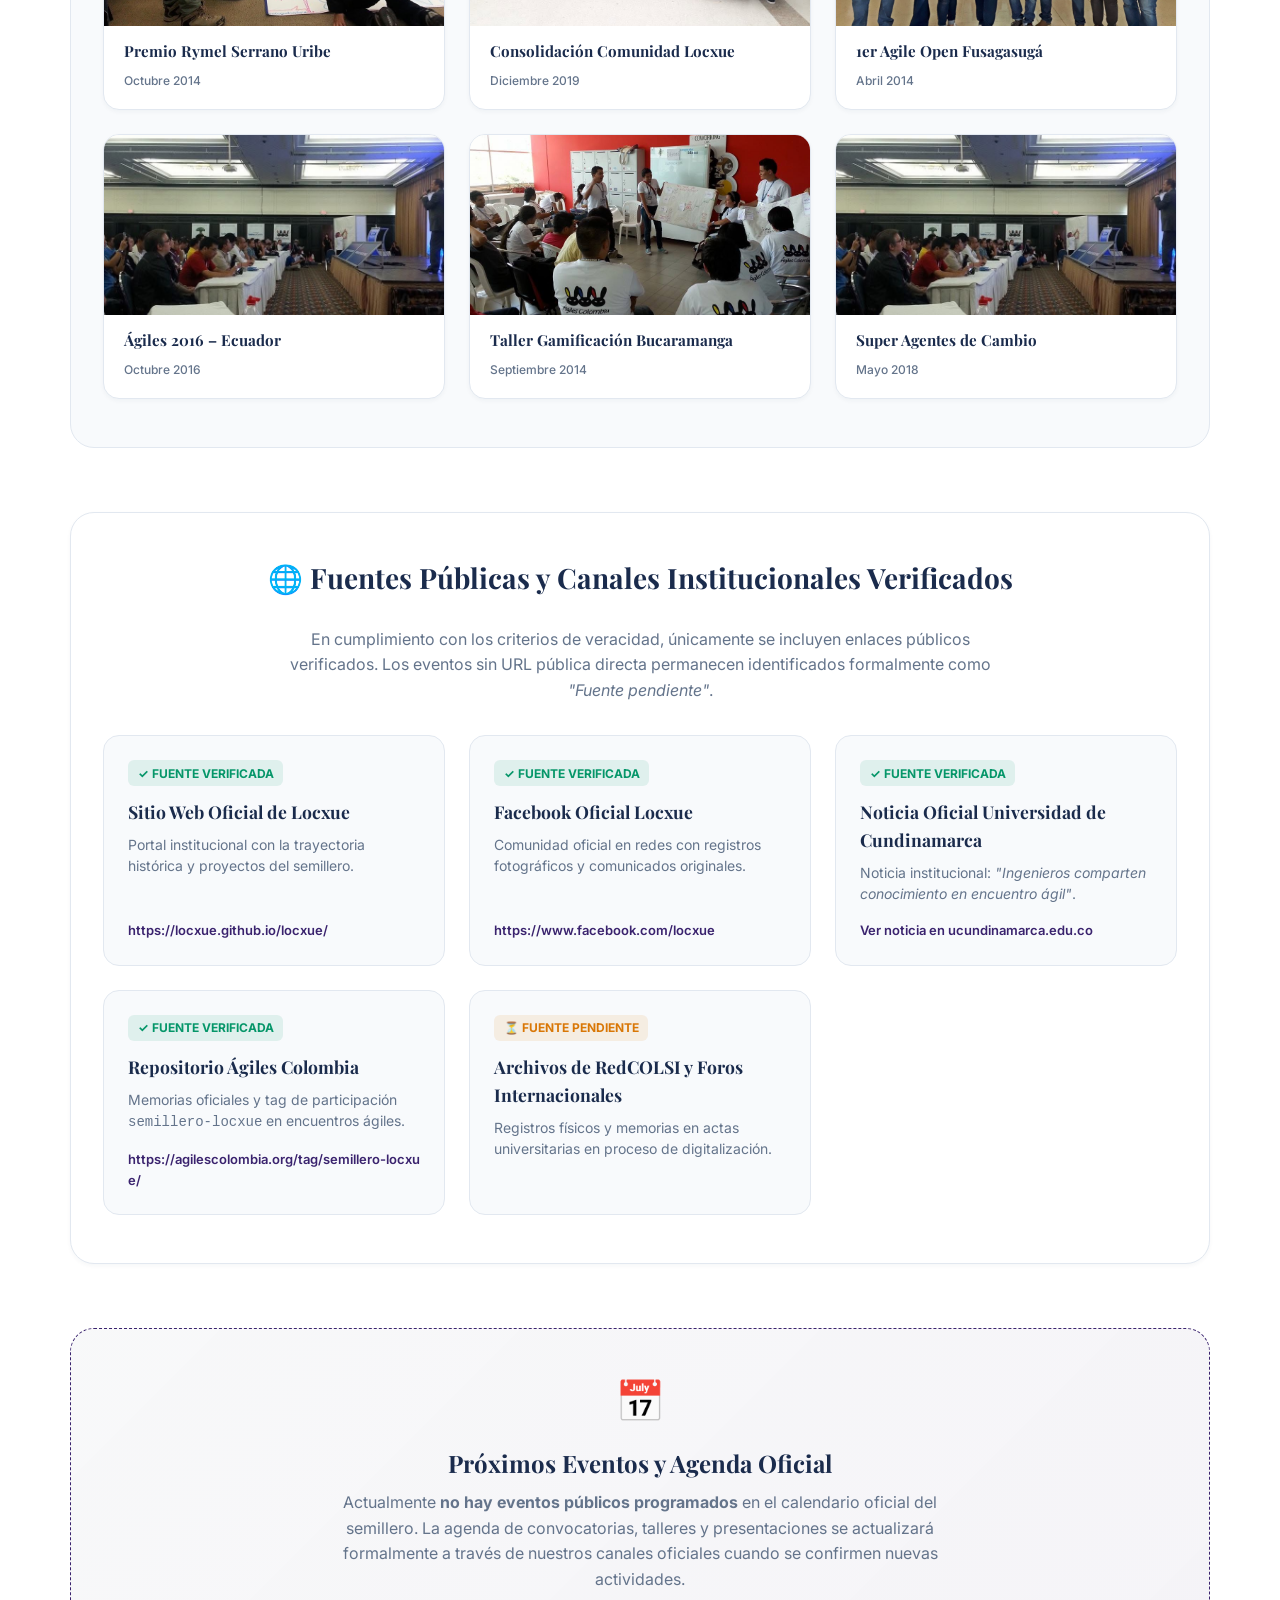
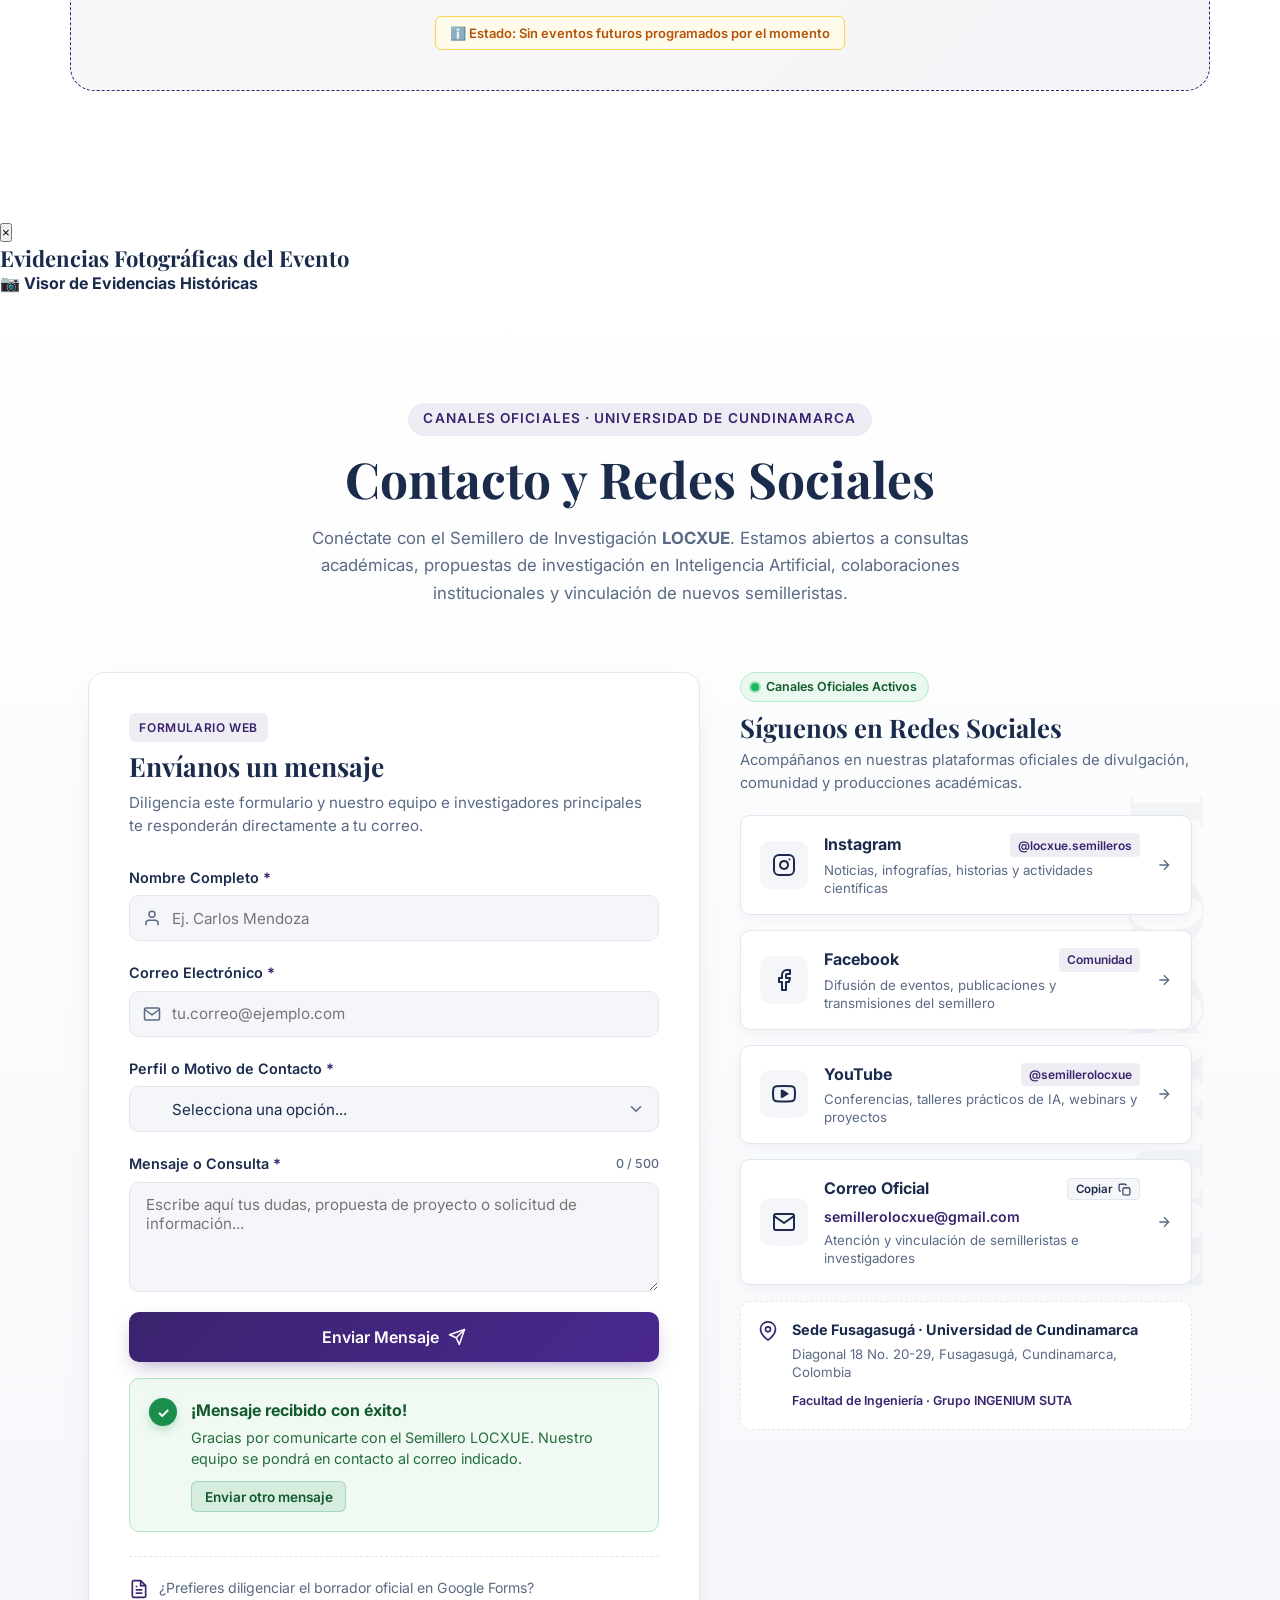
==== commit 5351c326: "Agregar a Angelica Maria Aranguren Rozo, ajustar total de miembros a 15 y depurar miembros antiguos" ====
--- a/web/index.html
+++ b/web/index.html
@@ -355,26 +355,12 @@
           <div class="equipo__fundadores-grid">
             <article class="equipo__card" data-component="card-fundador">
               <div class="equipo__avatar-wrapper">
-                <img src="assets/img/avatar-placeholder.svg" alt="Foto del Fundador 1" class="equipo__avatar">
-              </div>
-              <span class="equipo__badge equipo__badge--fundador">Cofundador(a)</span>
+                <img src="assets/img/avatar-placeholder.svg" alt="Foto de Diana Alejandra Calderón" class="equipo__avatar">
+              </div>
+              <span class="equipo__badge equipo__badge--fundador">Cofundadora</span>
               <h4 class="equipo__nombre">Diana Alejandra Calderón</h4>
               <p class="equipo__rol">Cofundadora / Investigadora</p>
               <p class="equipo__descripcion">Pionera en las iniciativas iniciales del semillero y promoción de metodologías ágiles en 2013.</p>
-              <div class="equipo__sociales">
-                <span class="equipo__social-link equipo__social-link--disabled" aria-disabled="true">LinkedIn</span> ·
-                <span class="equipo__social-link equipo__social-link--disabled" aria-disabled="true">GitHub</span>
-              </div>
-            </article>
-
-            <article class="equipo__card" data-component="card-fundador">
-              <div class="equipo__avatar-wrapper">
-                <img src="assets/img/avatar-placeholder.svg" alt="Foto del Fundador 2" class="equipo__avatar">
-              </div>
-              <span class="equipo__badge equipo__badge--fundador">Cofundador(a)</span>
-              <h4 class="equipo__nombre">Equipo Fundador LOCXUE</h4>
-              <p class="equipo__rol">Cofundadores / Investigadores</p>
-              <p class="equipo__descripcion">Estudiantes e investigadores pioneros del programa de Ingeniería de Sistemas.</p>
               <div class="equipo__sociales">
                 <span class="equipo__social-link equipo__social-link--disabled" aria-disabled="true">LinkedIn</span> ·
                 <span class="equipo__social-link equipo__social-link--disabled" aria-disabled="true">GitHub</span>
@@ -612,42 +598,15 @@
               </div>
             </article>
 
-            <article class="equipo__card equipo__card--placeholder" data-component="card-integrante">
+            <!-- Integrante 15: Angelica Maria Aranguren Rozo -->
+            <article class="equipo__card" data-component="card-integrante">
               <div class="equipo__avatar-wrapper">
-                <img src="assets/img/avatar-placeholder.svg" alt="Foto pendiente del Integrante 15" class="equipo__avatar">
+                <img src="assets/img/avatar-placeholder.svg" alt="Foto de Angelica Maria Aranguren Rozo" class="equipo__avatar">
               </div>
               <span class="equipo__badge equipo__badge--integrante">Integrante</span>
-              <h4 class="equipo__nombre">[ Nombre Integrante 15 ]</h4>
-              <p class="equipo__rol">Semestre · Programa Académico</p>
-              <p class="equipo__descripcion">Estudiante Investigador/a del Semillero LOCXUE.</p>
-              <div class="equipo__sociales">
-                <span class="equipo__social-link equipo__social-link--disabled" aria-disabled="true">Correo</span> ·
-                <span class="equipo__social-link equipo__social-link--disabled" aria-disabled="true">GitHub</span>
-              </div>
-            </article>
-
-            <article class="equipo__card equipo__card--placeholder" data-component="card-integrante">
-              <div class="equipo__avatar-wrapper">
-                <img src="assets/img/avatar-placeholder.svg" alt="Foto pendiente del Integrante 16" class="equipo__avatar">
-              </div>
-              <span class="equipo__badge equipo__badge--integrante">Integrante</span>
-              <h4 class="equipo__nombre">[ Nombre Integrante 16 ]</h4>
-              <p class="equipo__rol">Semestre · Programa Académico</p>
-              <p class="equipo__descripcion">Estudiante Investigador/a del Semillero LOCXUE.</p>
-              <div class="equipo__sociales">
-                <span class="equipo__social-link equipo__social-link--disabled" aria-disabled="true">Correo</span> ·
-                <span class="equipo__social-link equipo__social-link--disabled" aria-disabled="true">GitHub</span>
-              </div>
-            </article>
-
-            <article class="equipo__card equipo__card--placeholder" data-component="card-integrante">
-              <div class="equipo__avatar-wrapper">
-                <img src="assets/img/avatar-placeholder.svg" alt="Foto pendiente del Integrante 17" class="equipo__avatar">
-              </div>
-              <span class="equipo__badge equipo__badge--integrante">Integrante</span>
-              <h4 class="equipo__nombre">[ Nombre Integrante 17 ]</h4>
-              <p class="equipo__rol">Semestre · Programa Académico</p>
-              <p class="equipo__descripcion">Estudiante Investigador/a del Semillero LOCXUE.</p>
+              <h4 class="equipo__nombre">Angelica Maria Aranguren Rozo</h4>
+              <p class="equipo__rol">5.º Semestre · Ing. de Sistemas y Computación</p>
+              <p class="equipo__descripcion">Estudiante Investigadora del Semillero LOCXUE.</p>
               <div class="equipo__sociales">
                 <span class="equipo__social-link equipo__social-link--disabled" aria-disabled="true">Correo</span> ·
                 <span class="equipo__social-link equipo__social-link--disabled" aria-disabled="true">GitHub</span>
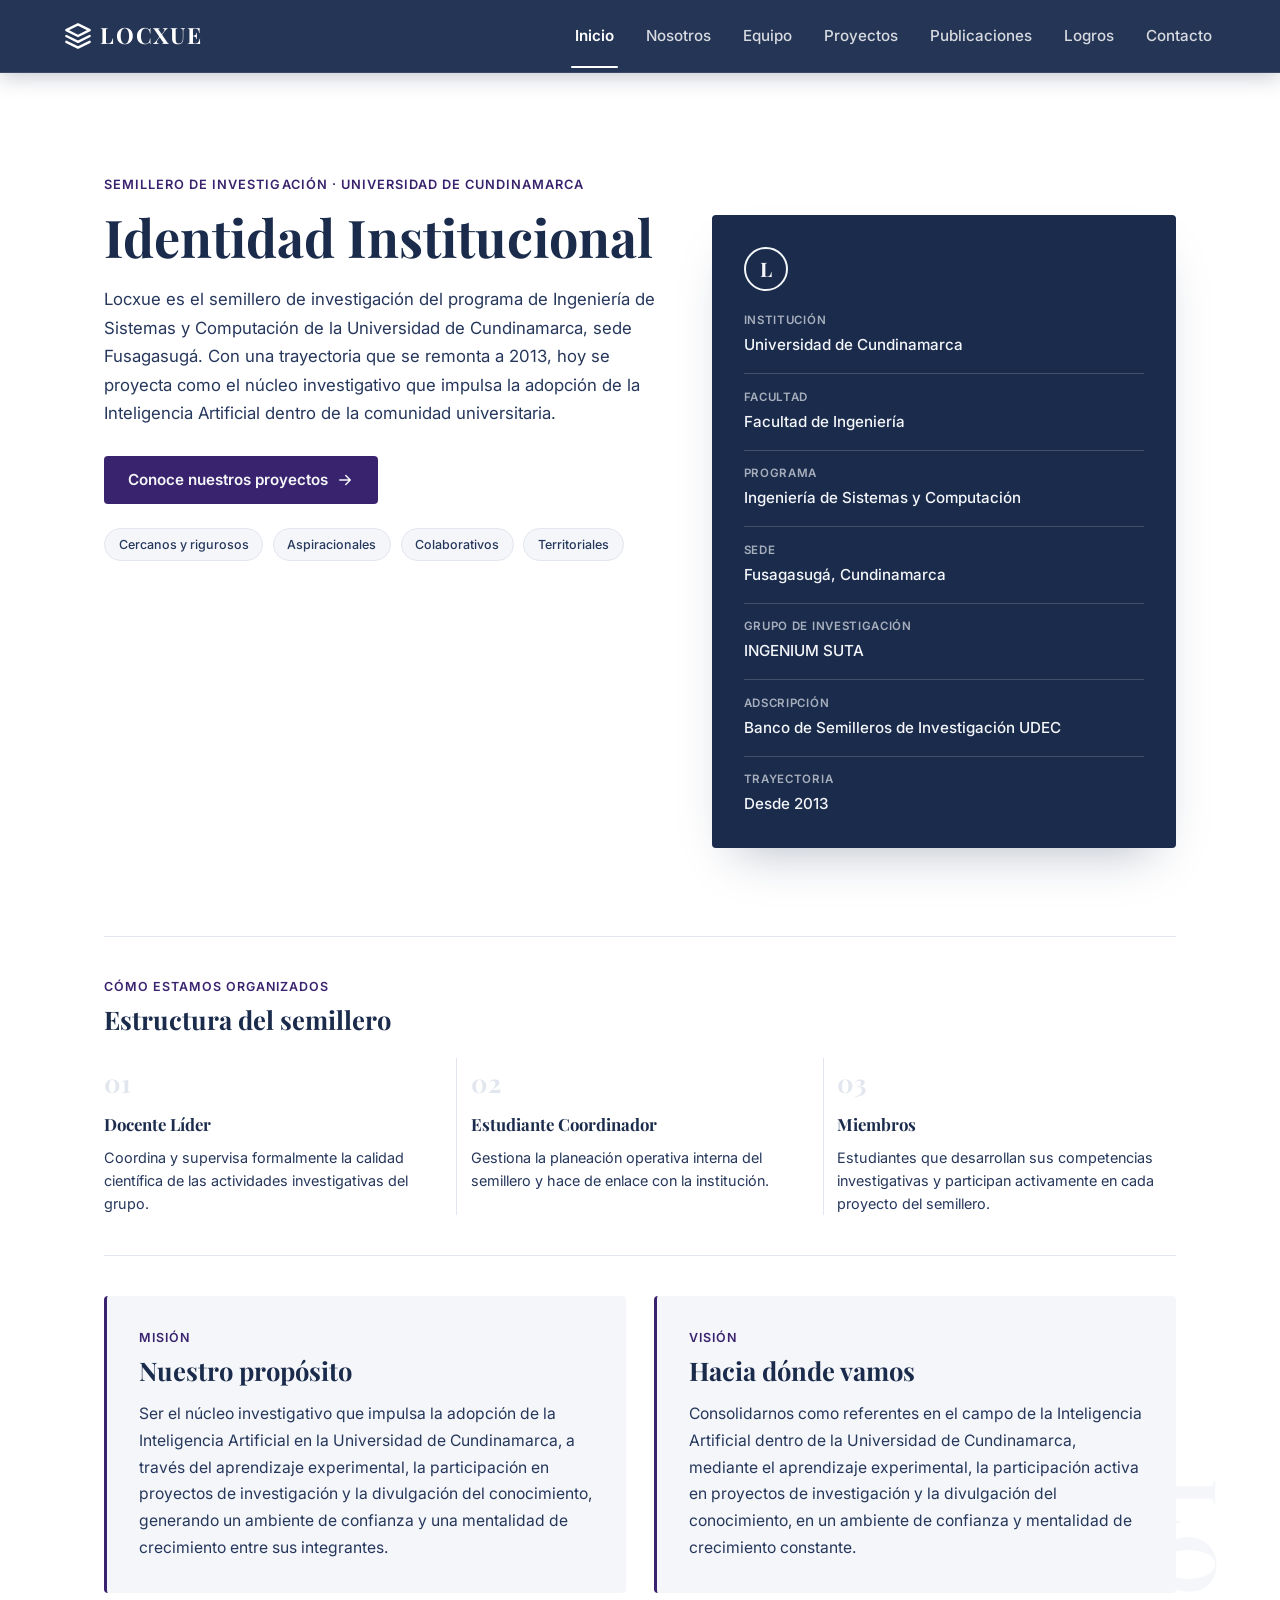
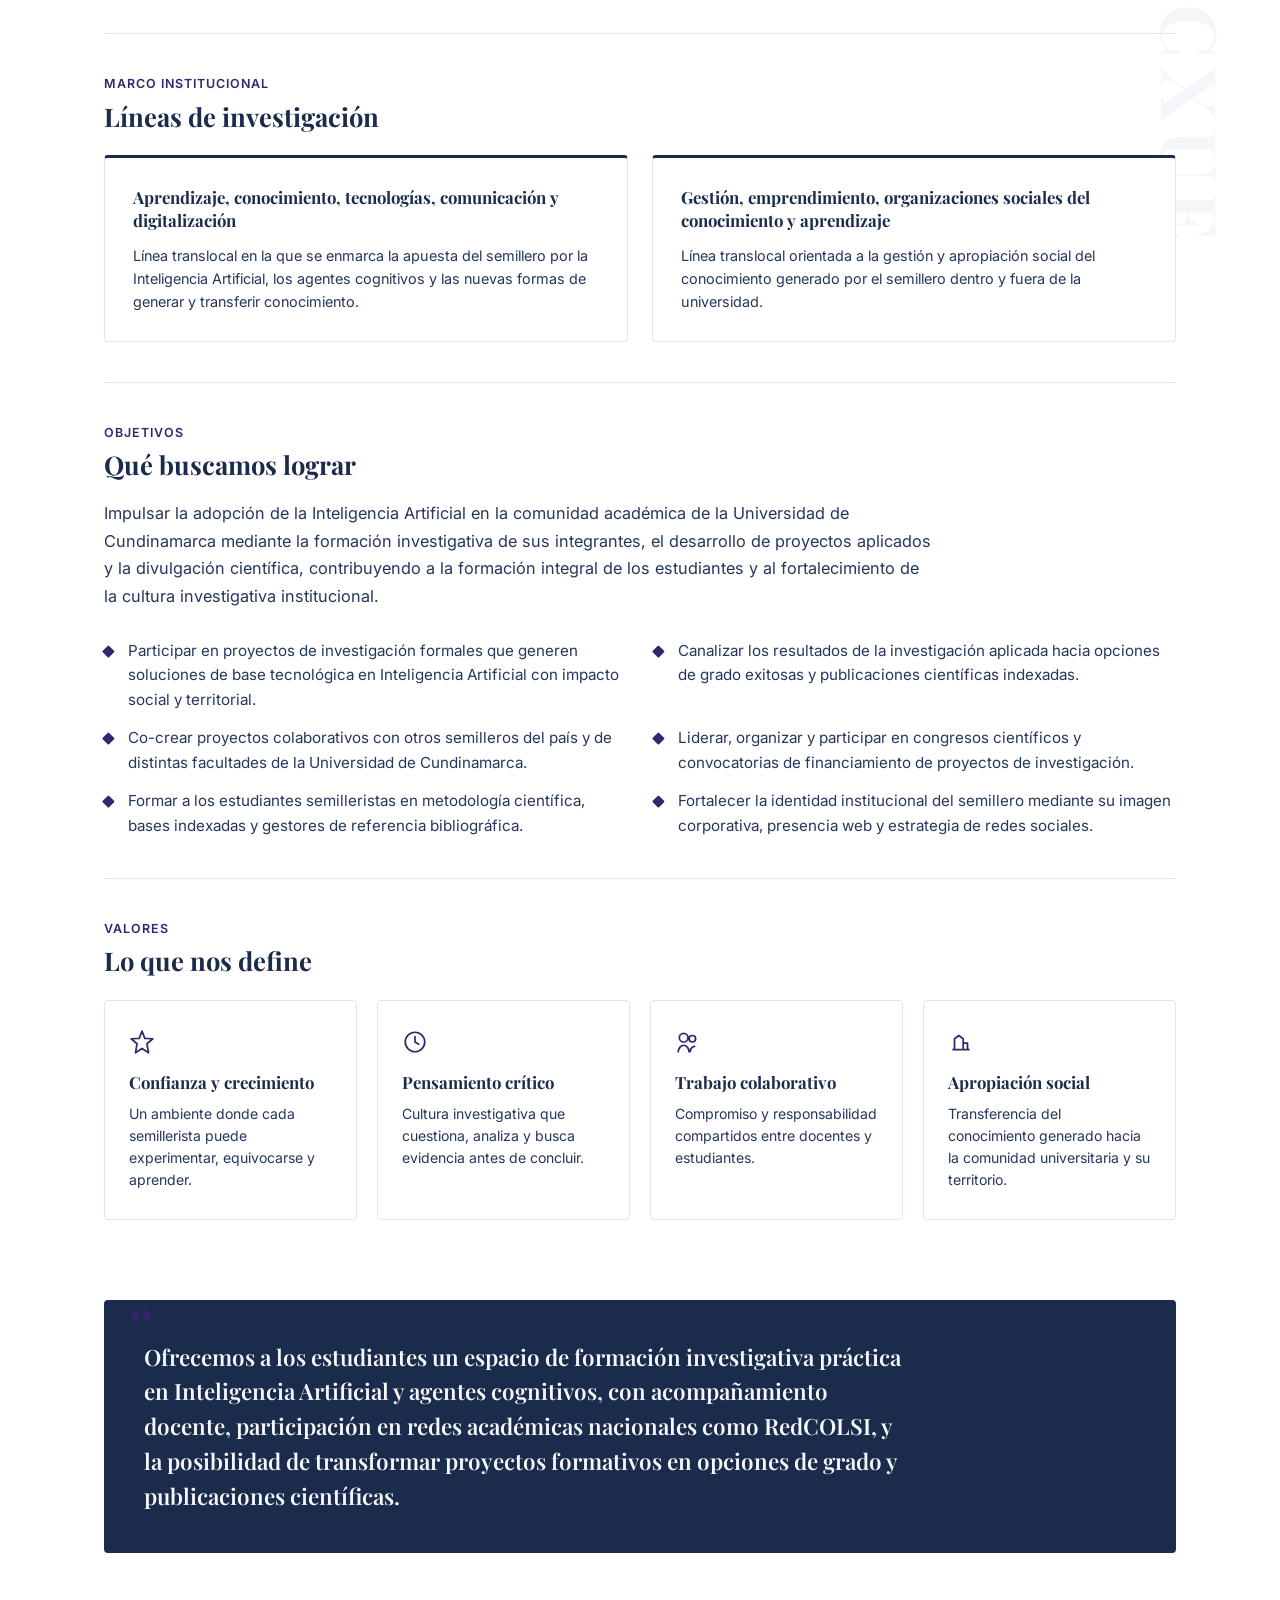
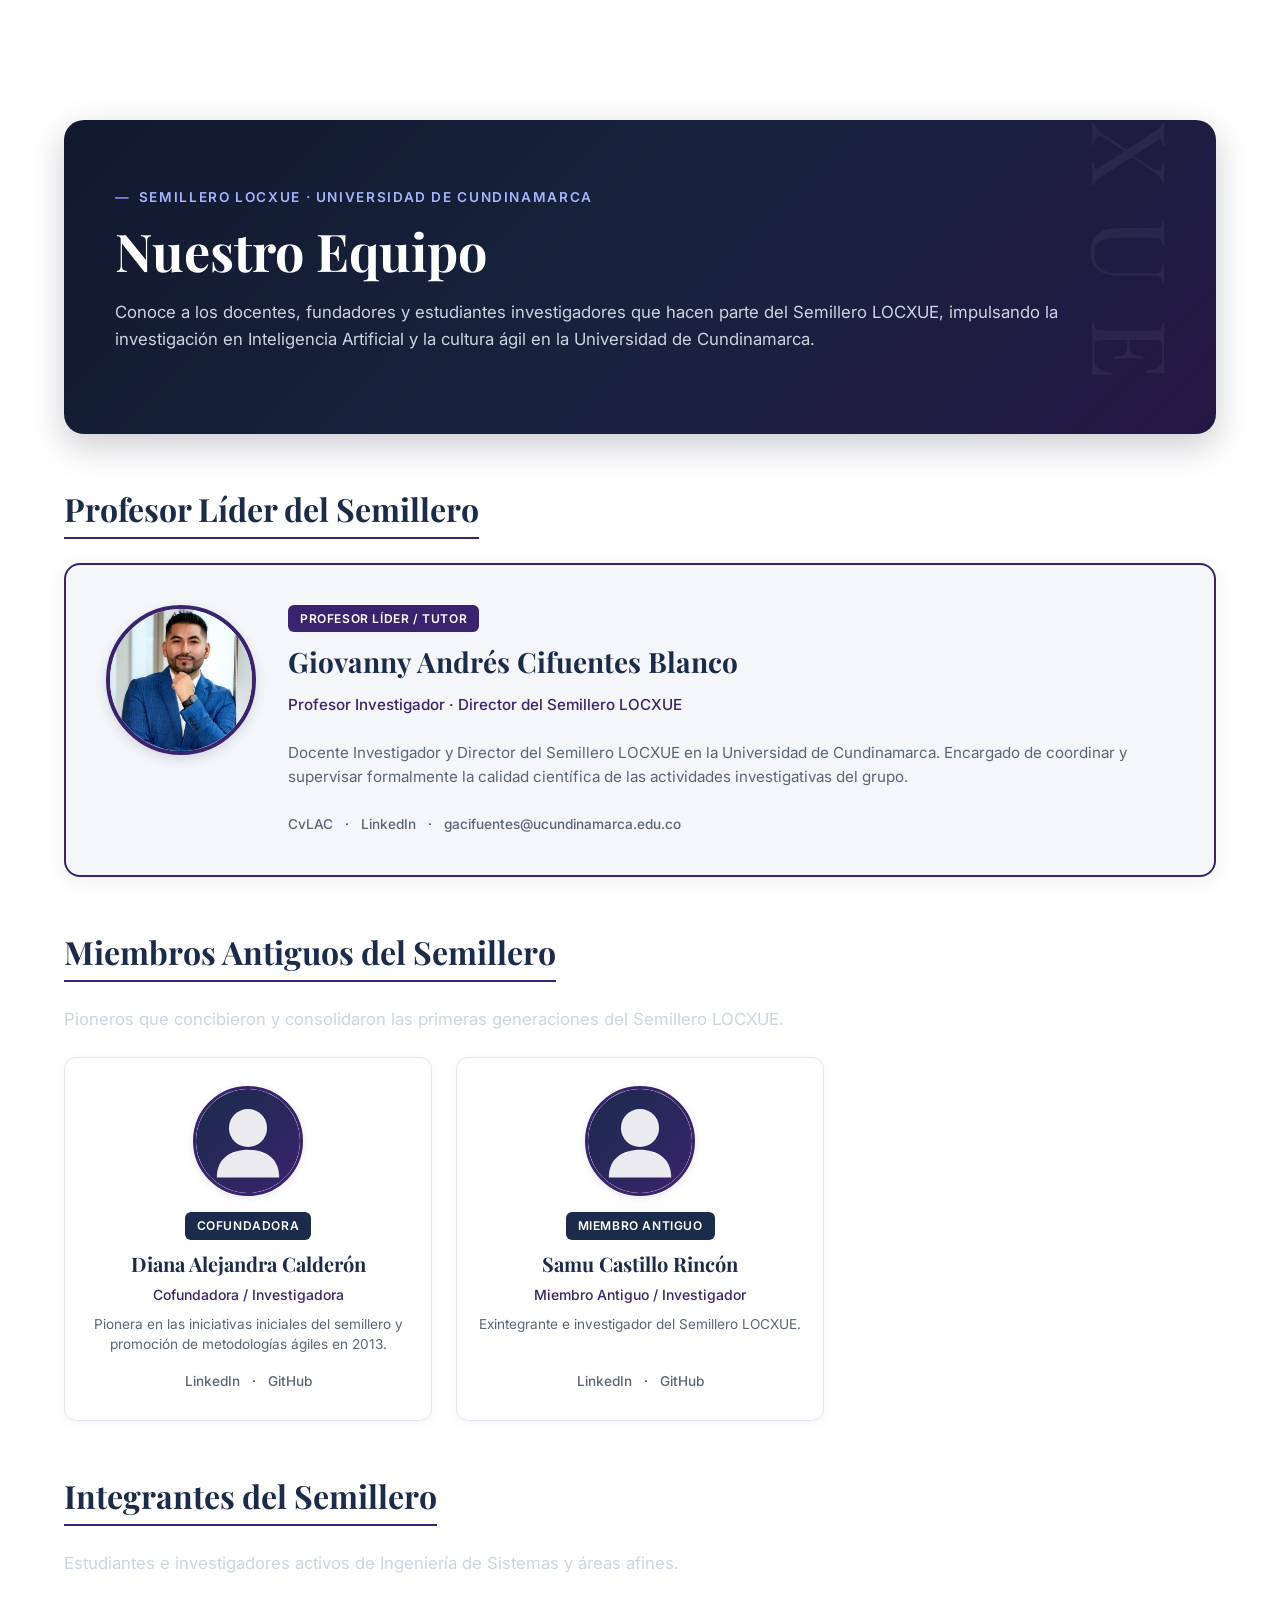
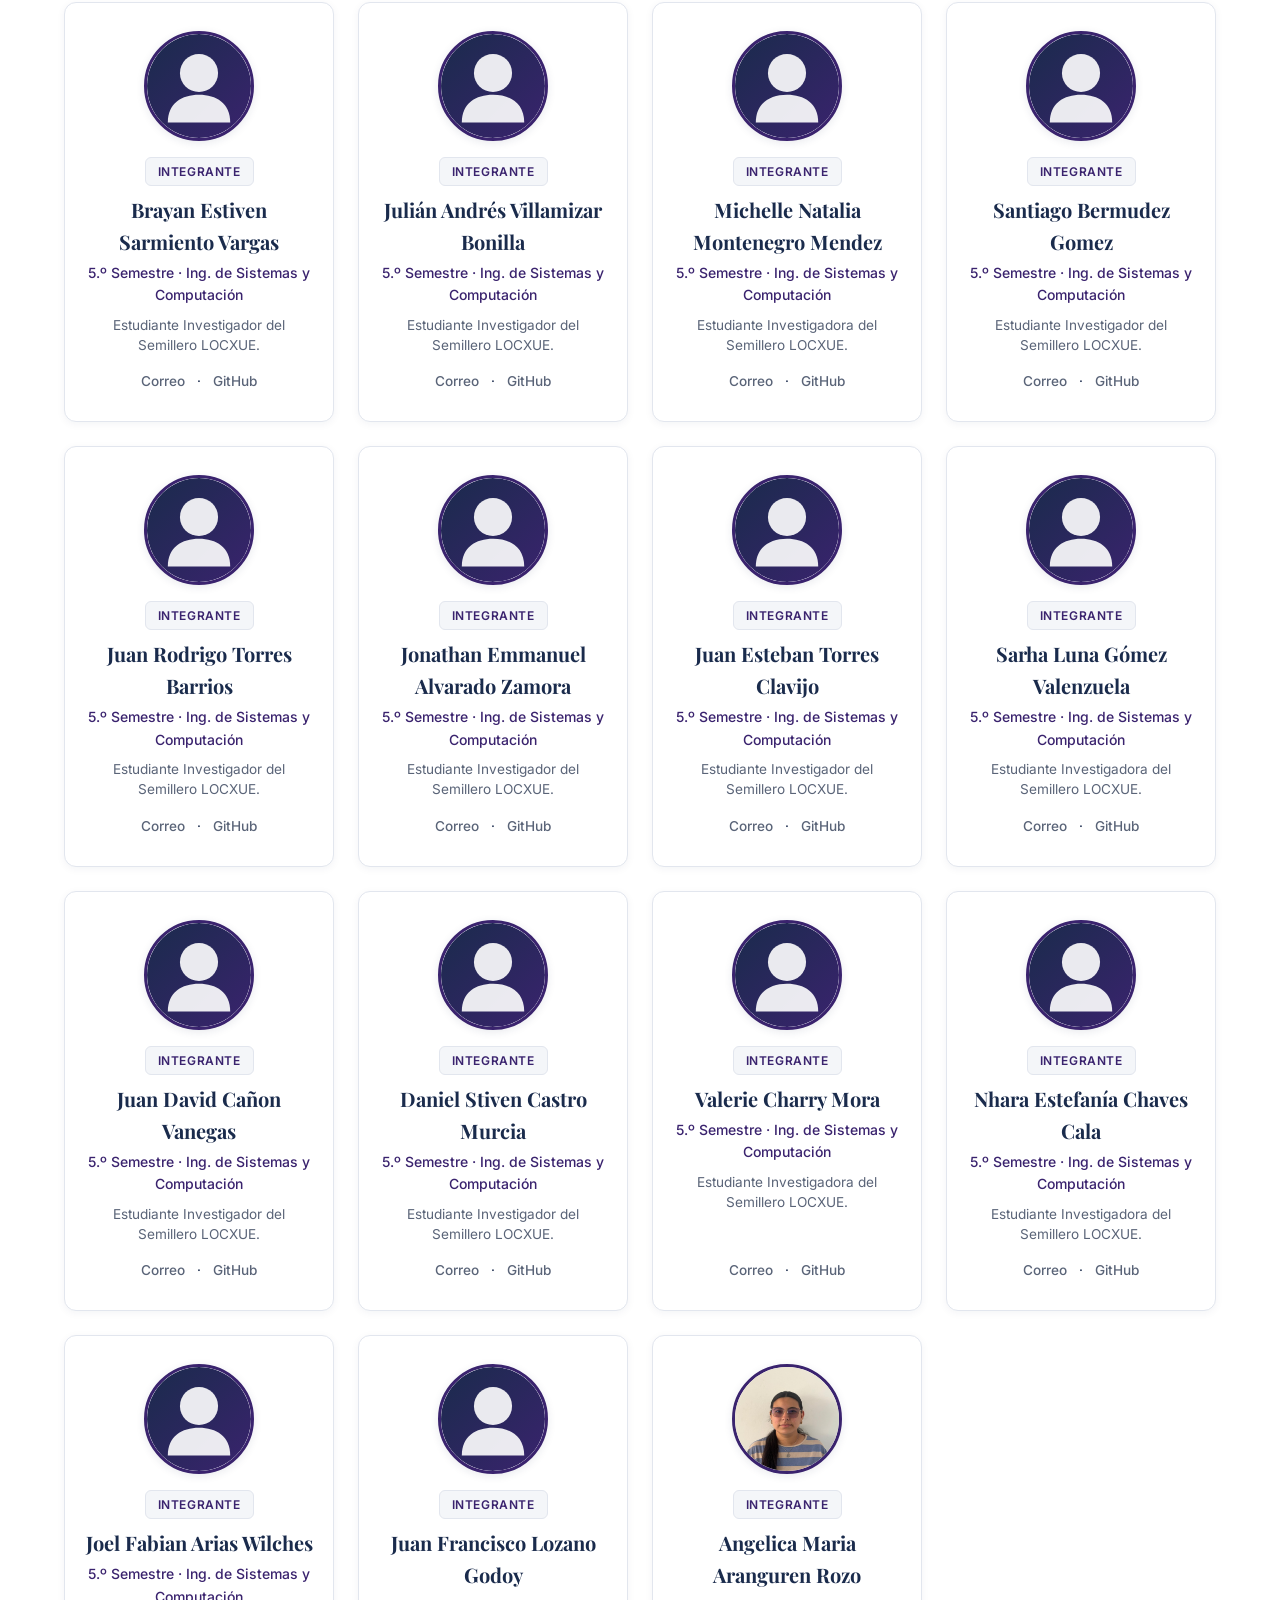
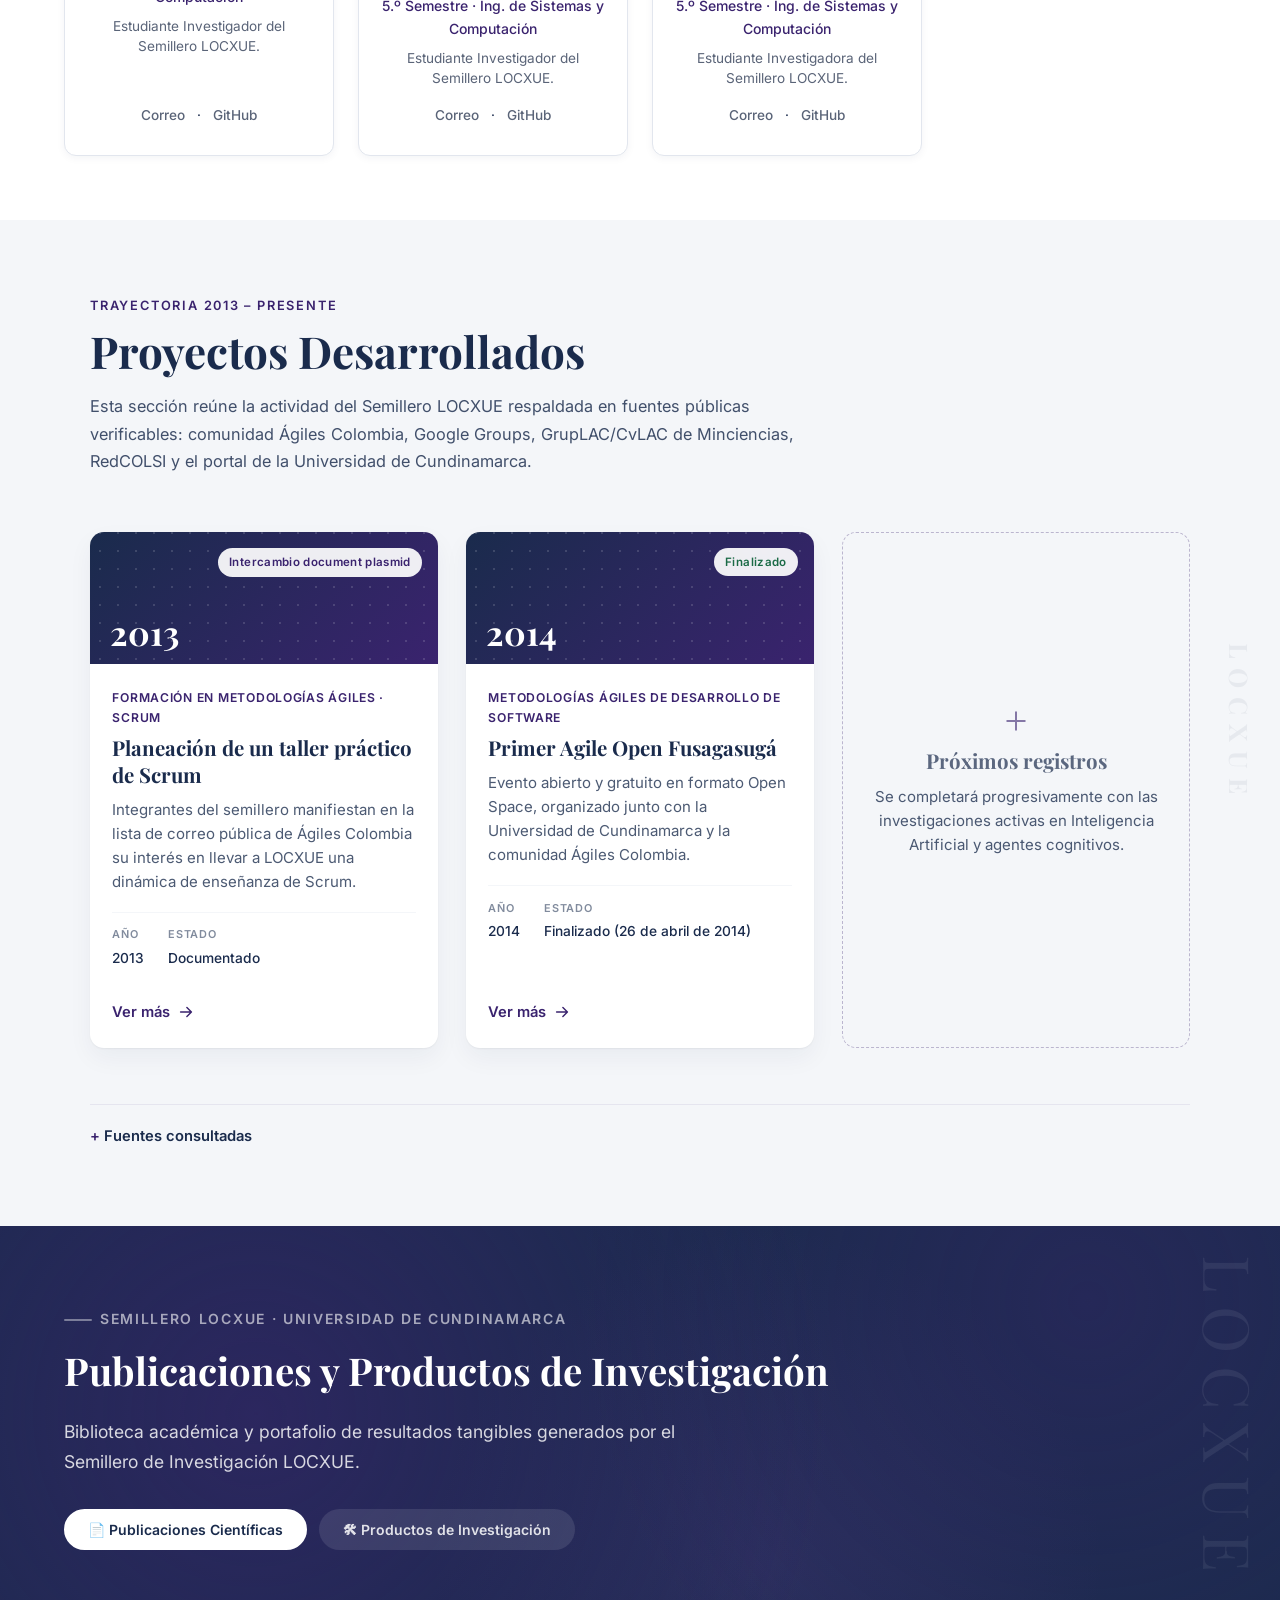
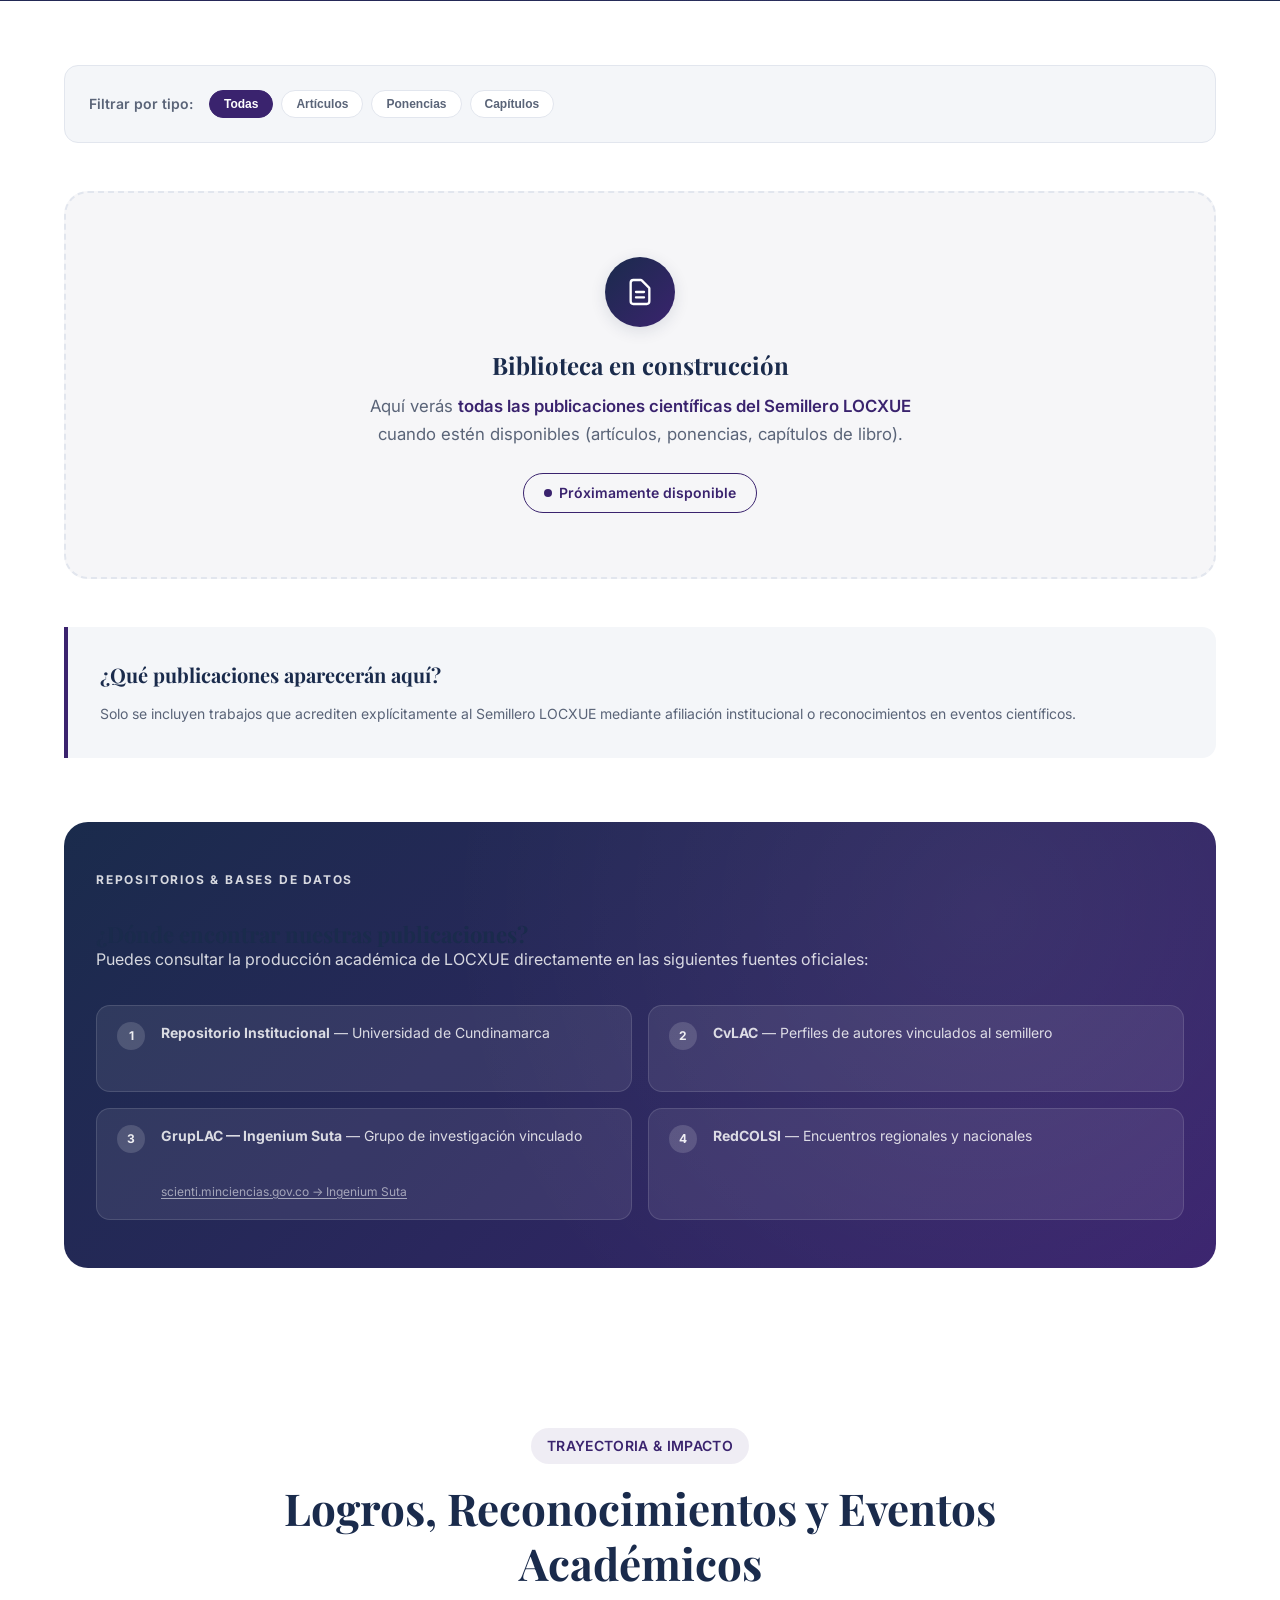
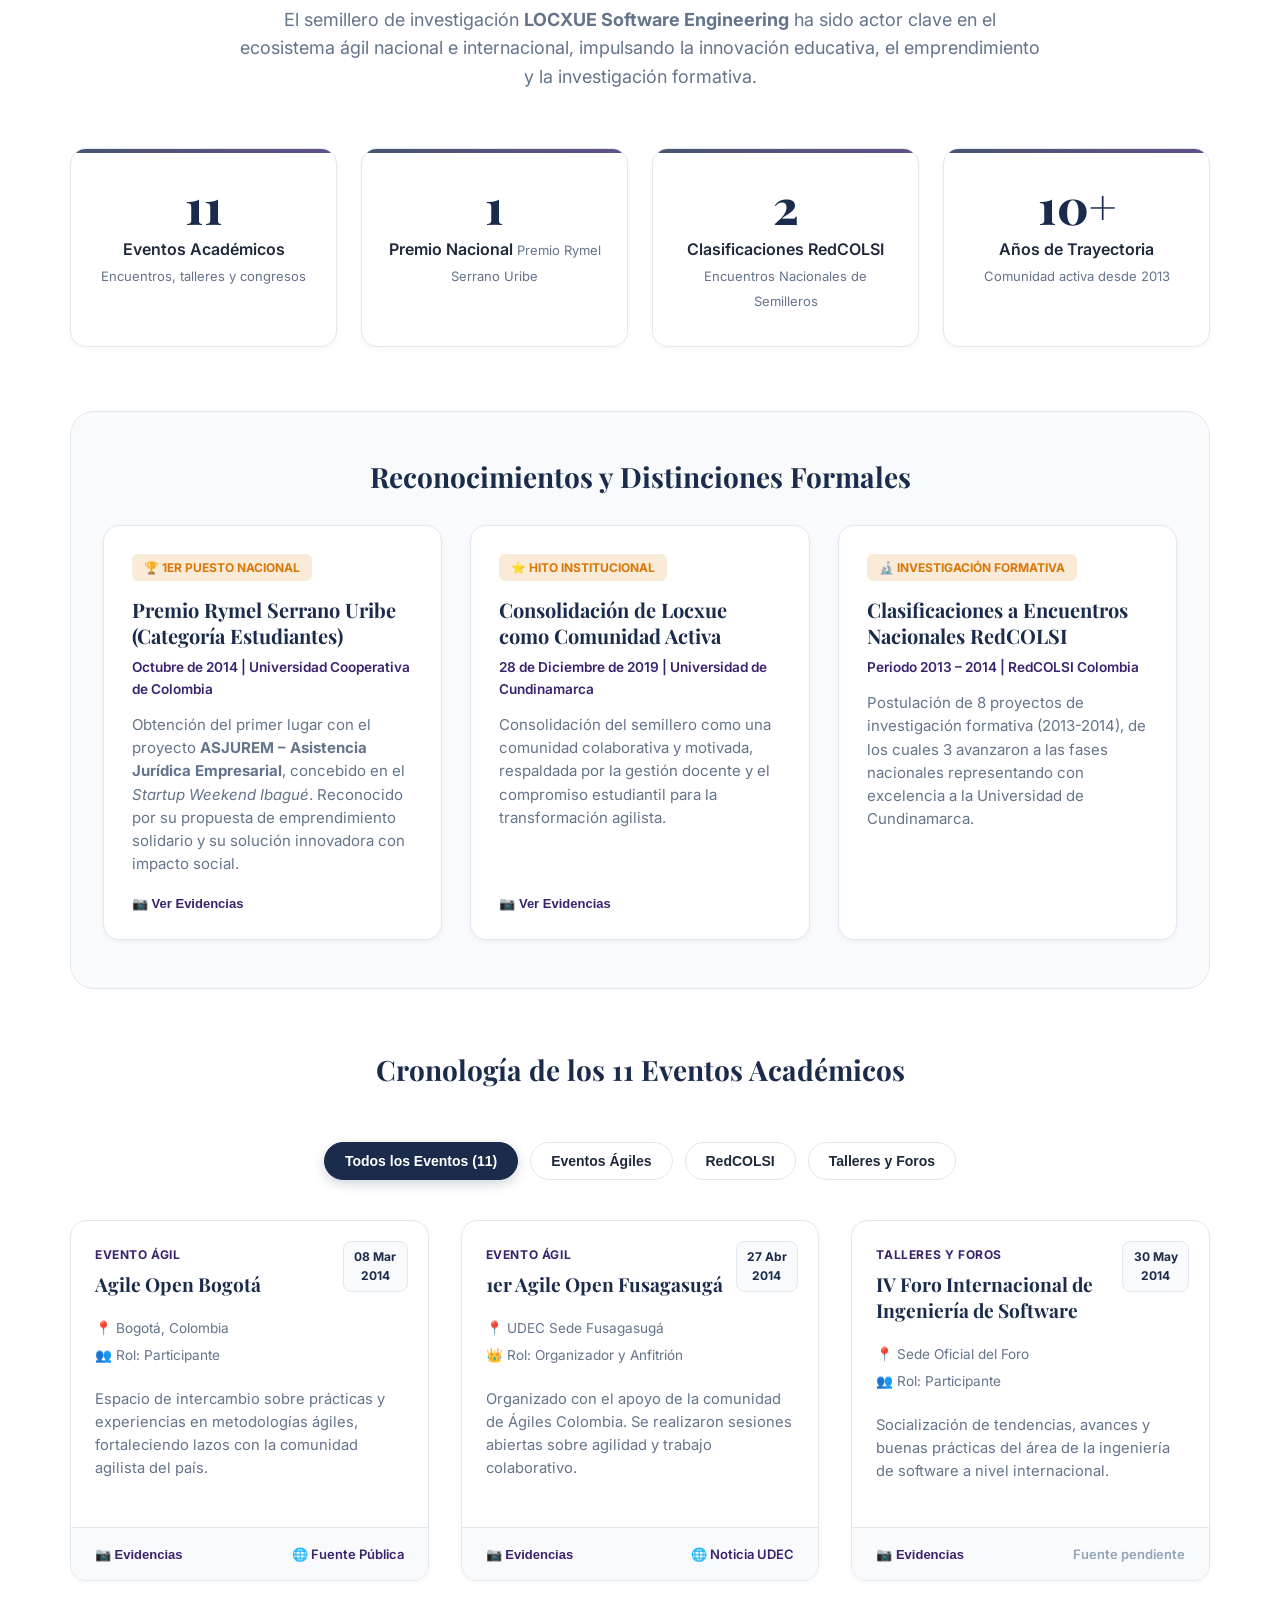
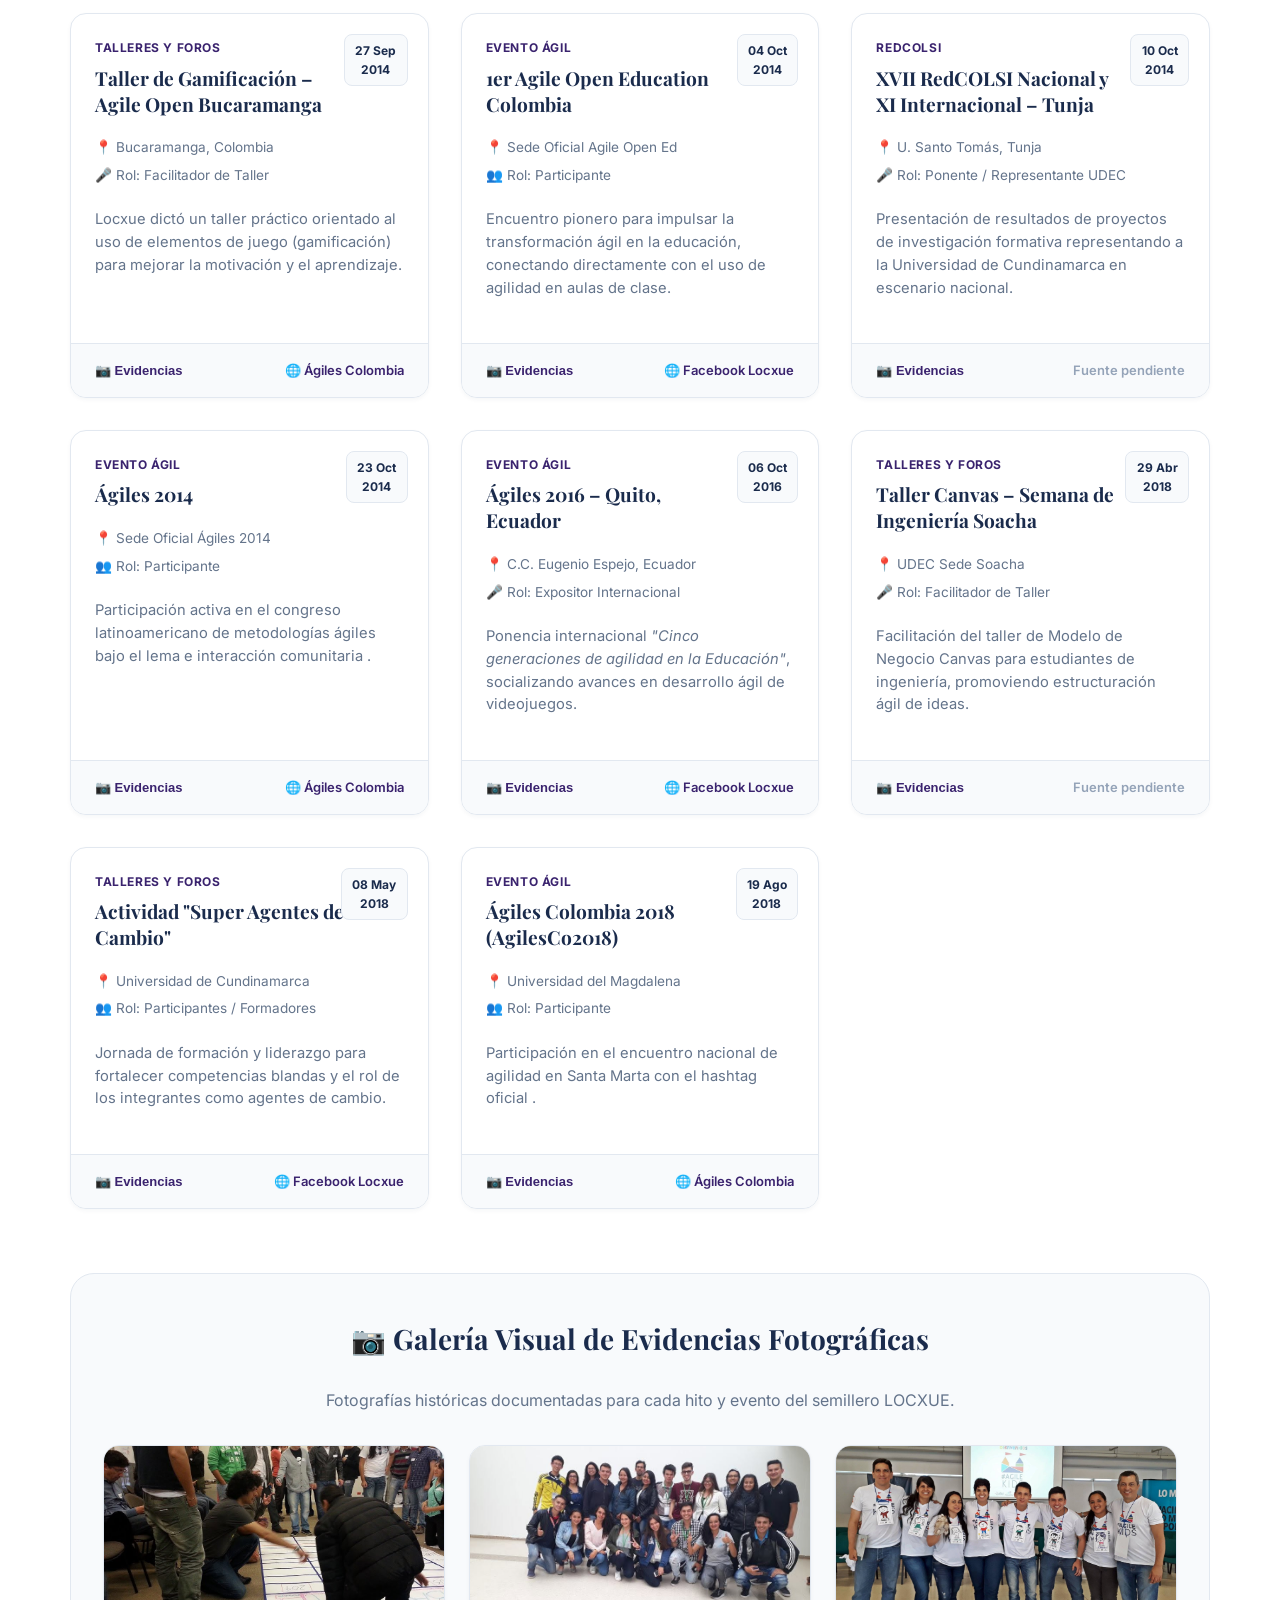
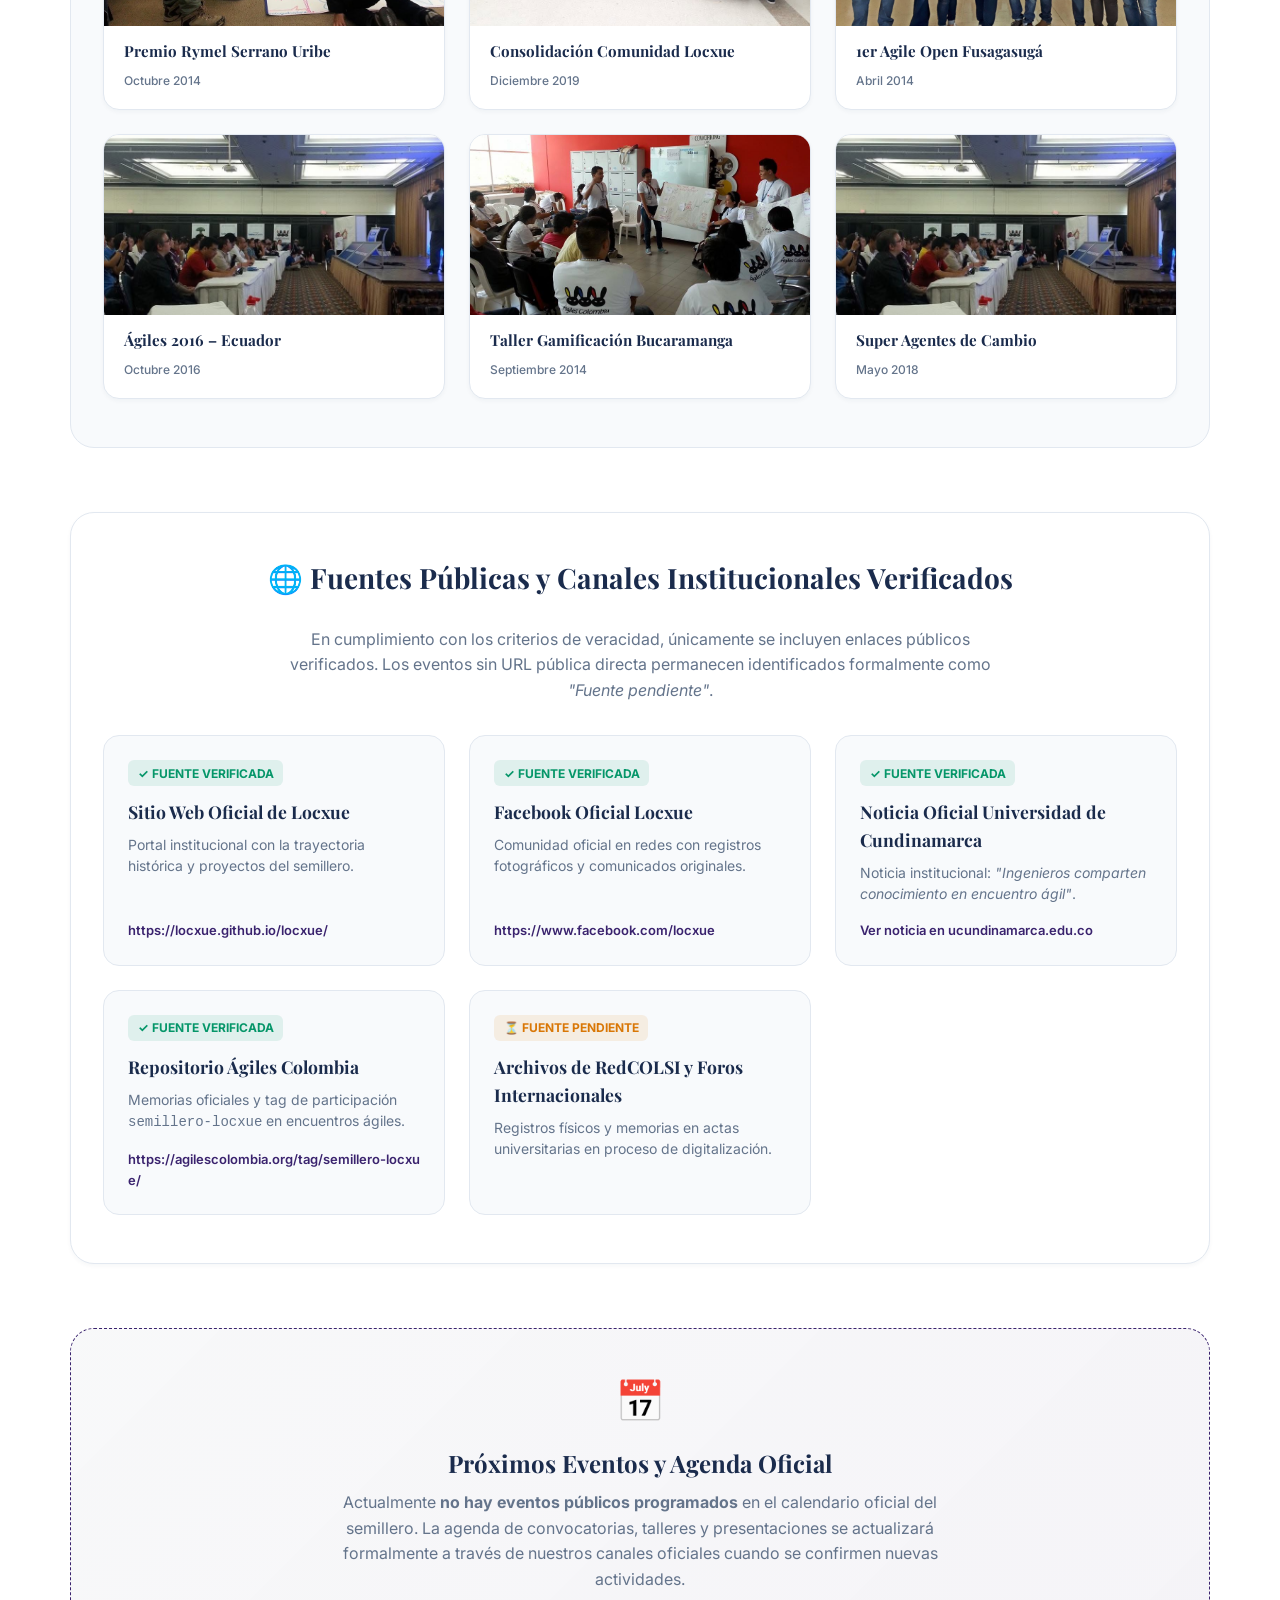
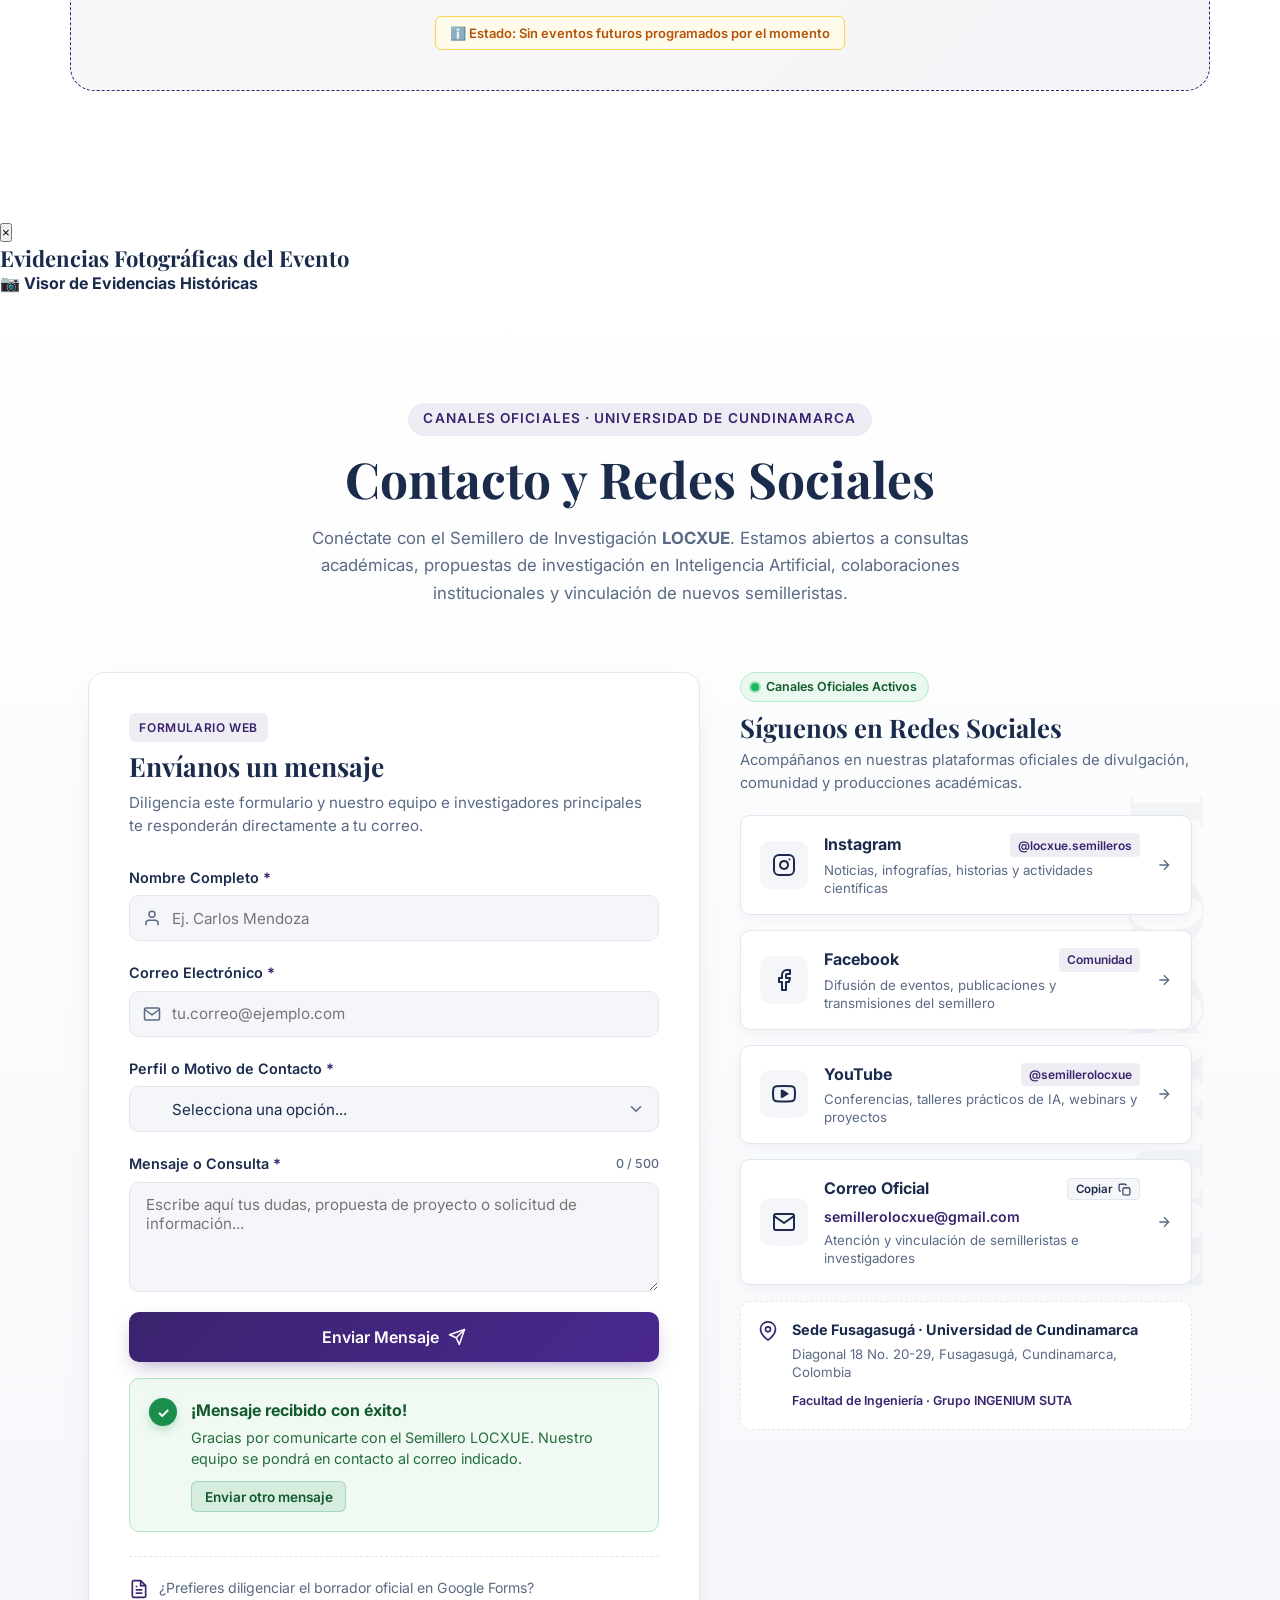
==== commit 9f1fe5d9: "Asignar foto a Angelica Maria Aranguren Rozo" ====
--- a/web/index.html
+++ b/web/index.html
@@ -601,7 +601,7 @@
             <!-- Integrante 15: Angelica Maria Aranguren Rozo -->
             <article class="equipo__card" data-component="card-integrante">
               <div class="equipo__avatar-wrapper">
-                <img src="assets/img/avatar-placeholder.svg" alt="Foto de Angelica Maria Aranguren Rozo" class="equipo__avatar">
+                <img src="assets/img/equipo/angelica-aranguren.jpg" alt="Foto de Angelica Maria Aranguren Rozo" class="equipo__avatar">
               </div>
               <span class="equipo__badge equipo__badge--integrante">Integrante</span>
               <h4 class="equipo__nombre">Angelica Maria Aranguren Rozo</h4>
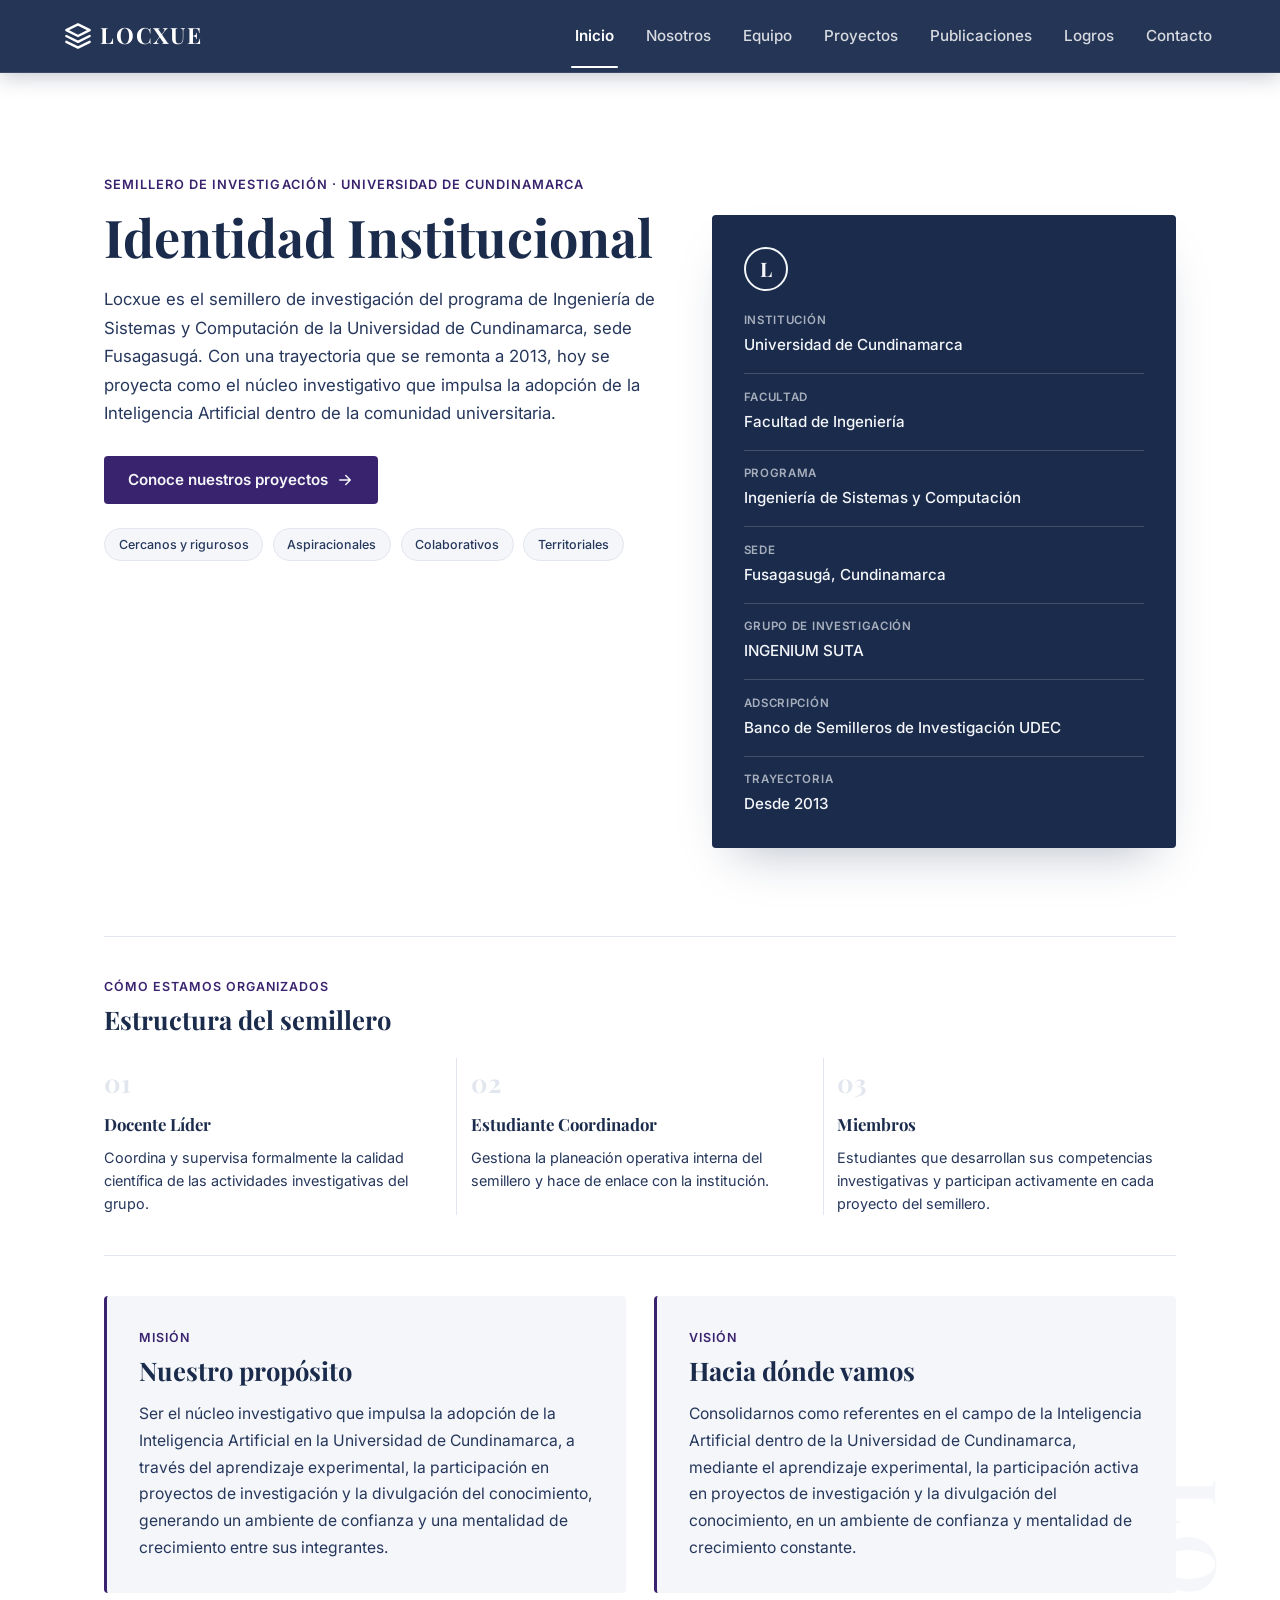
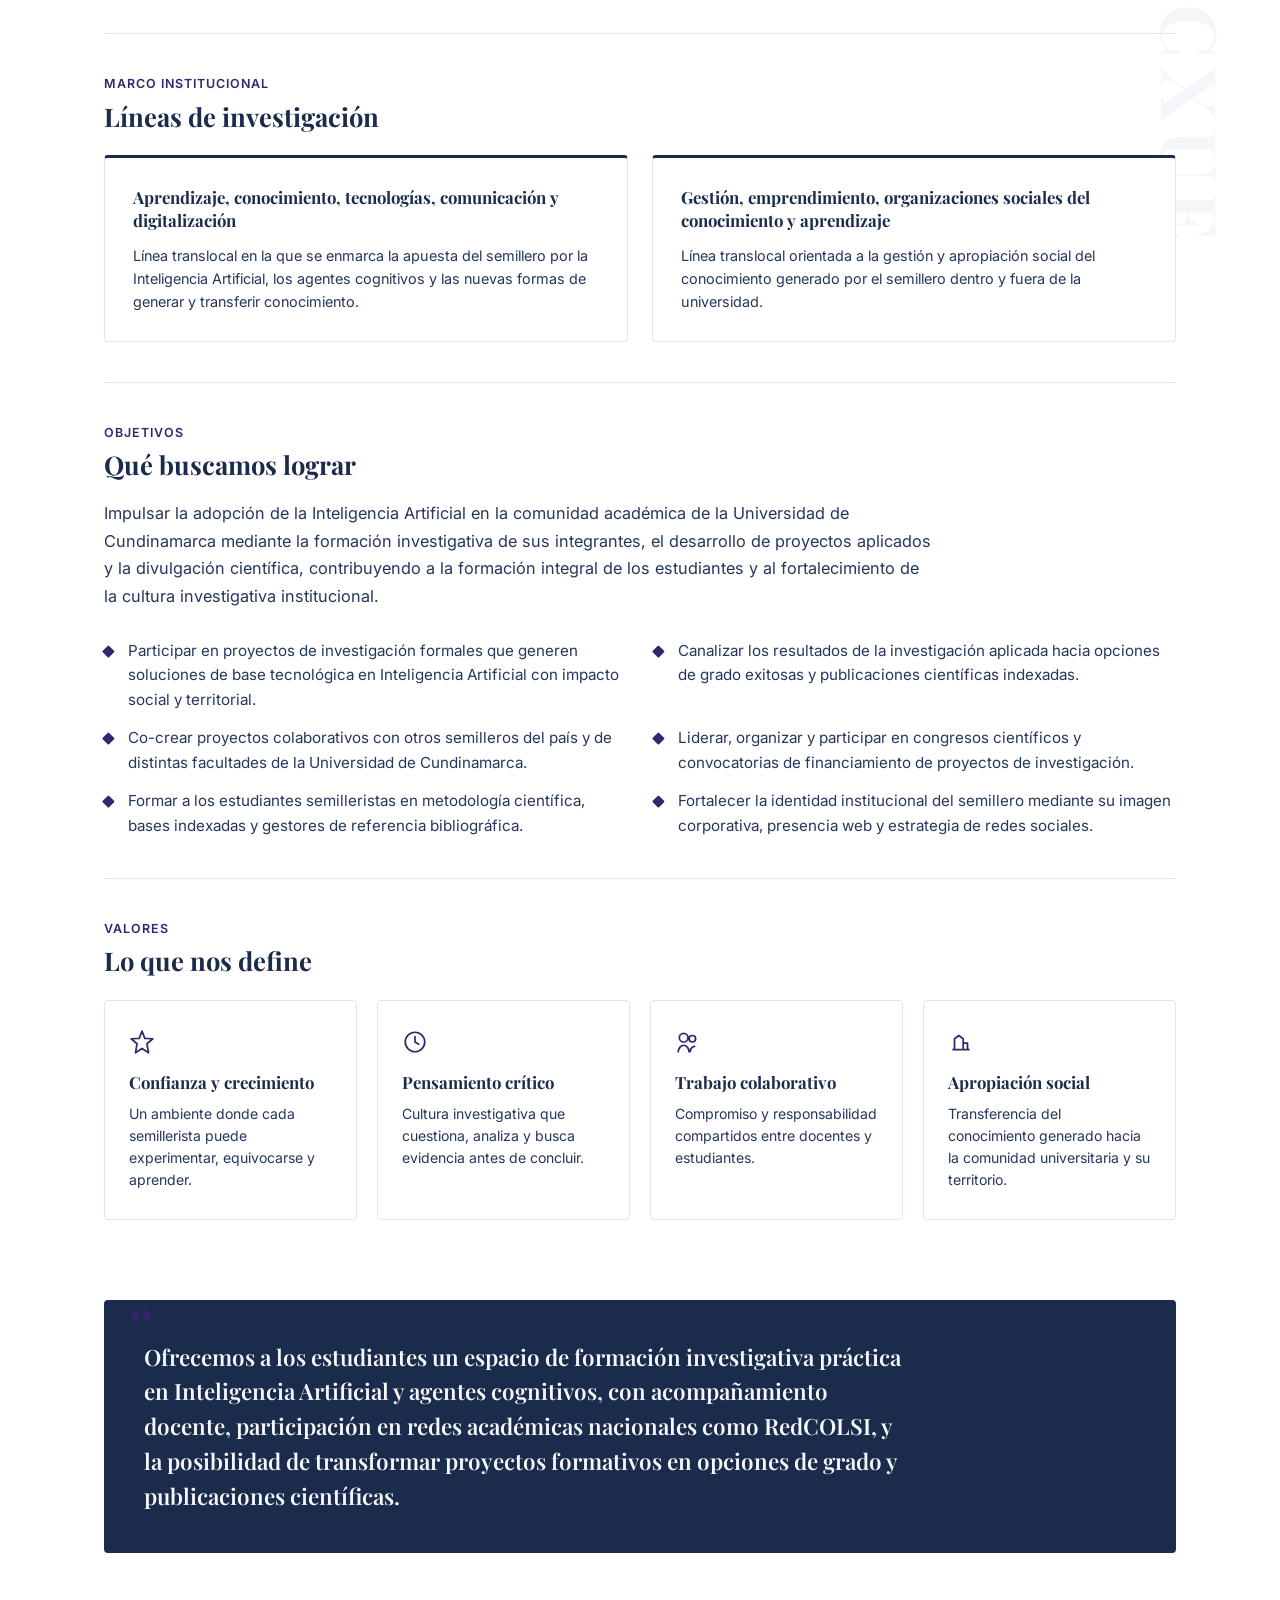
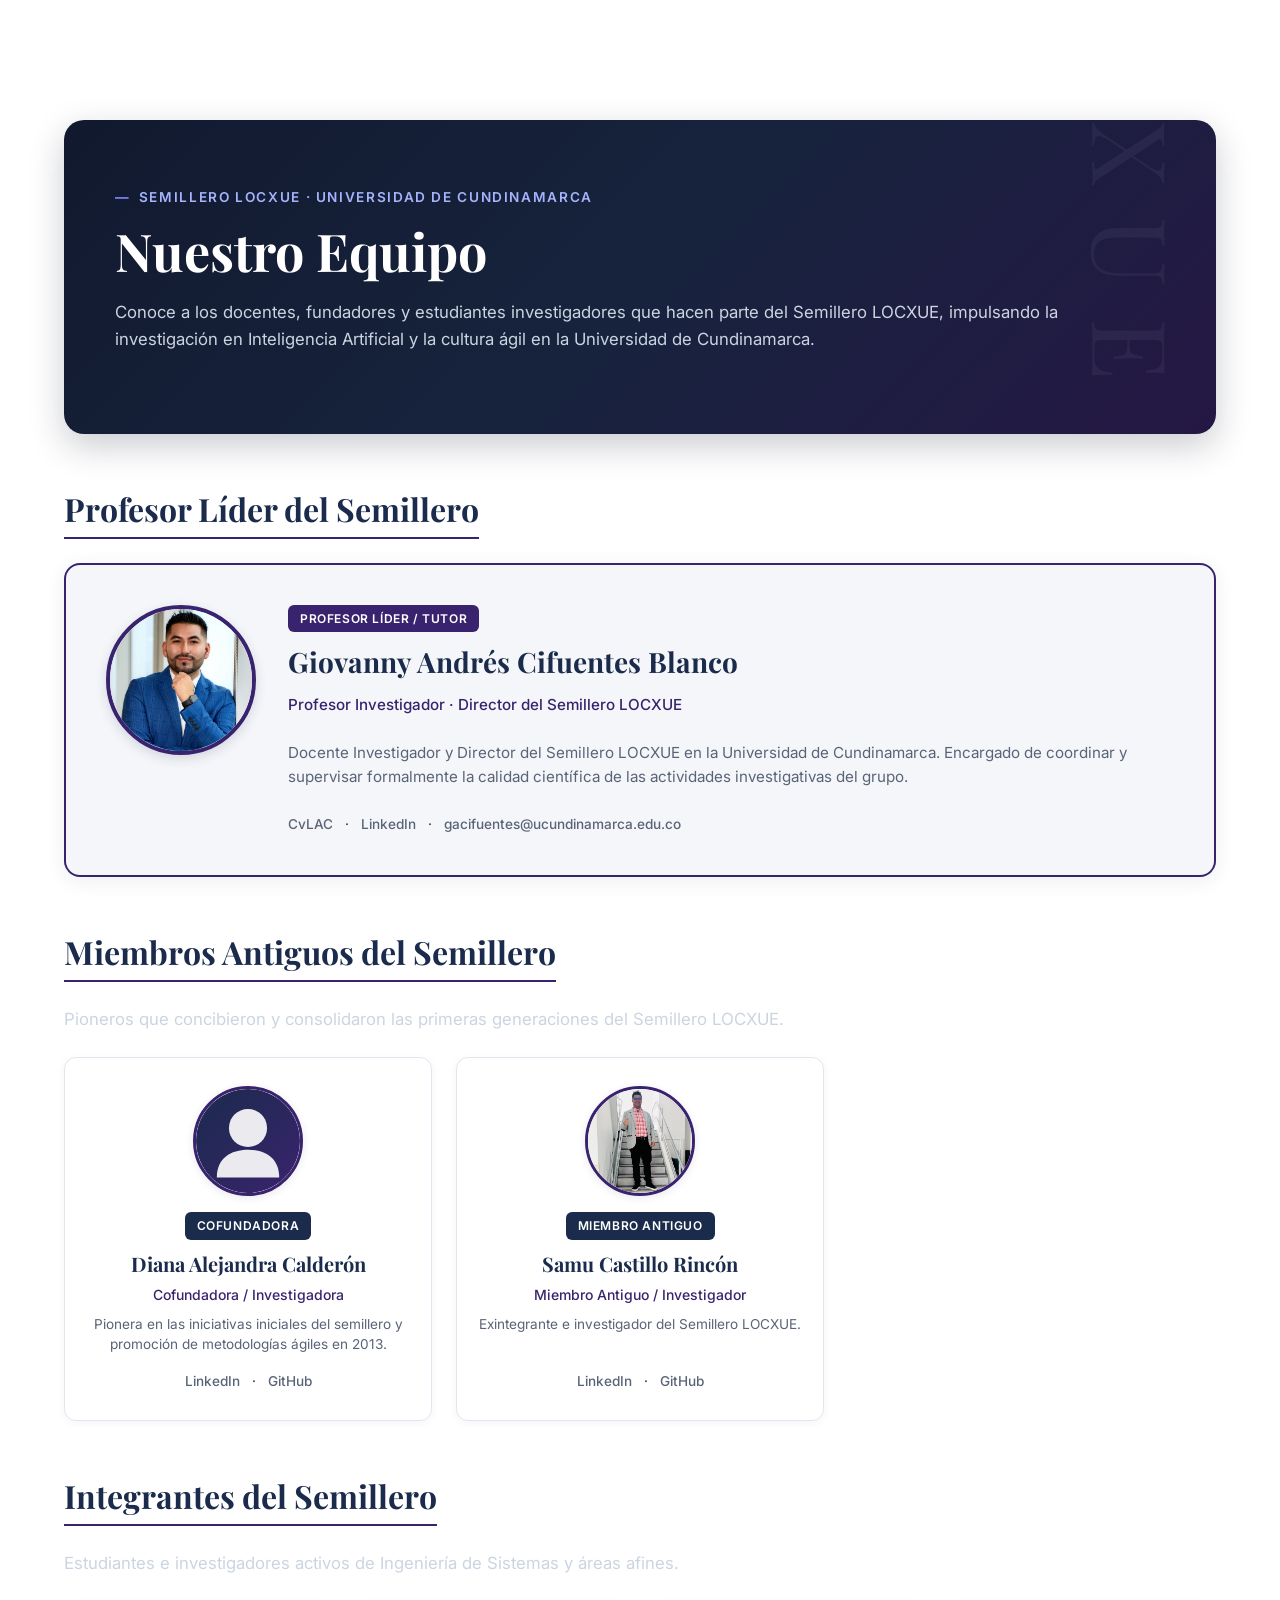
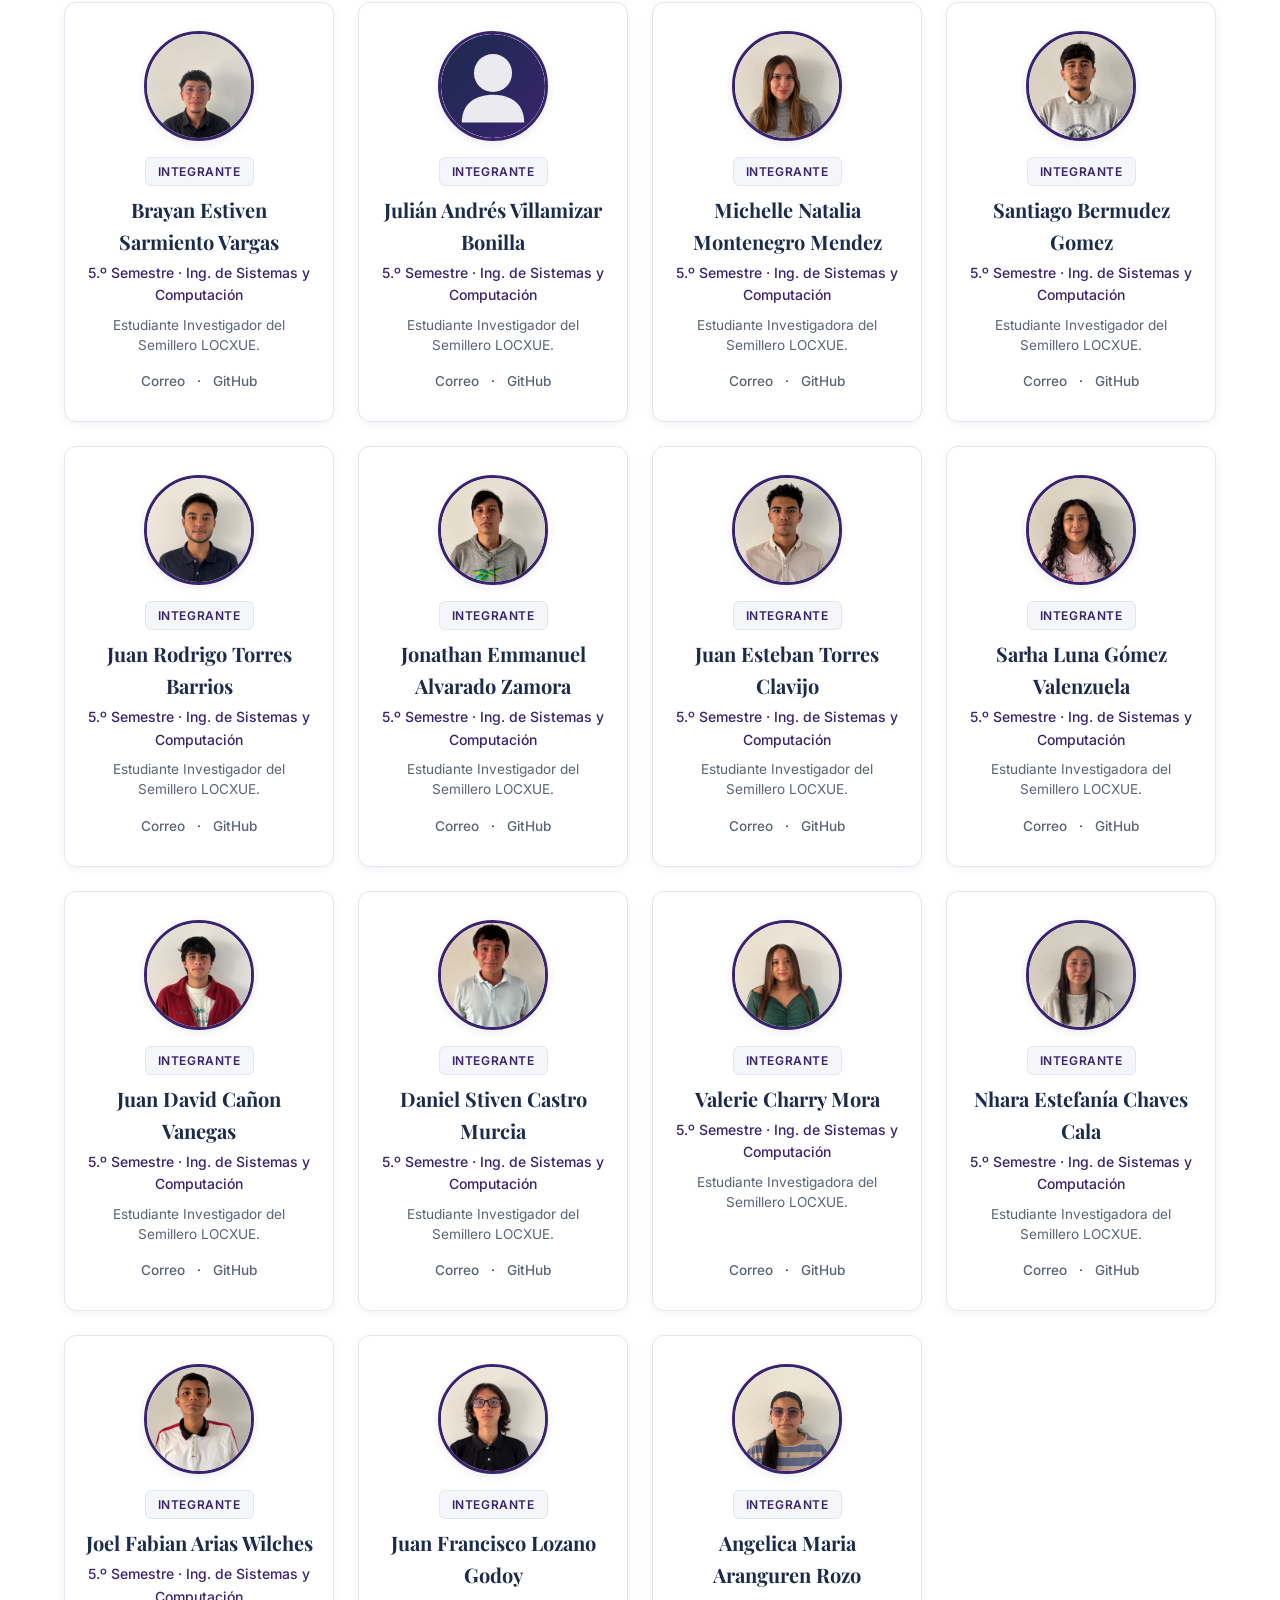
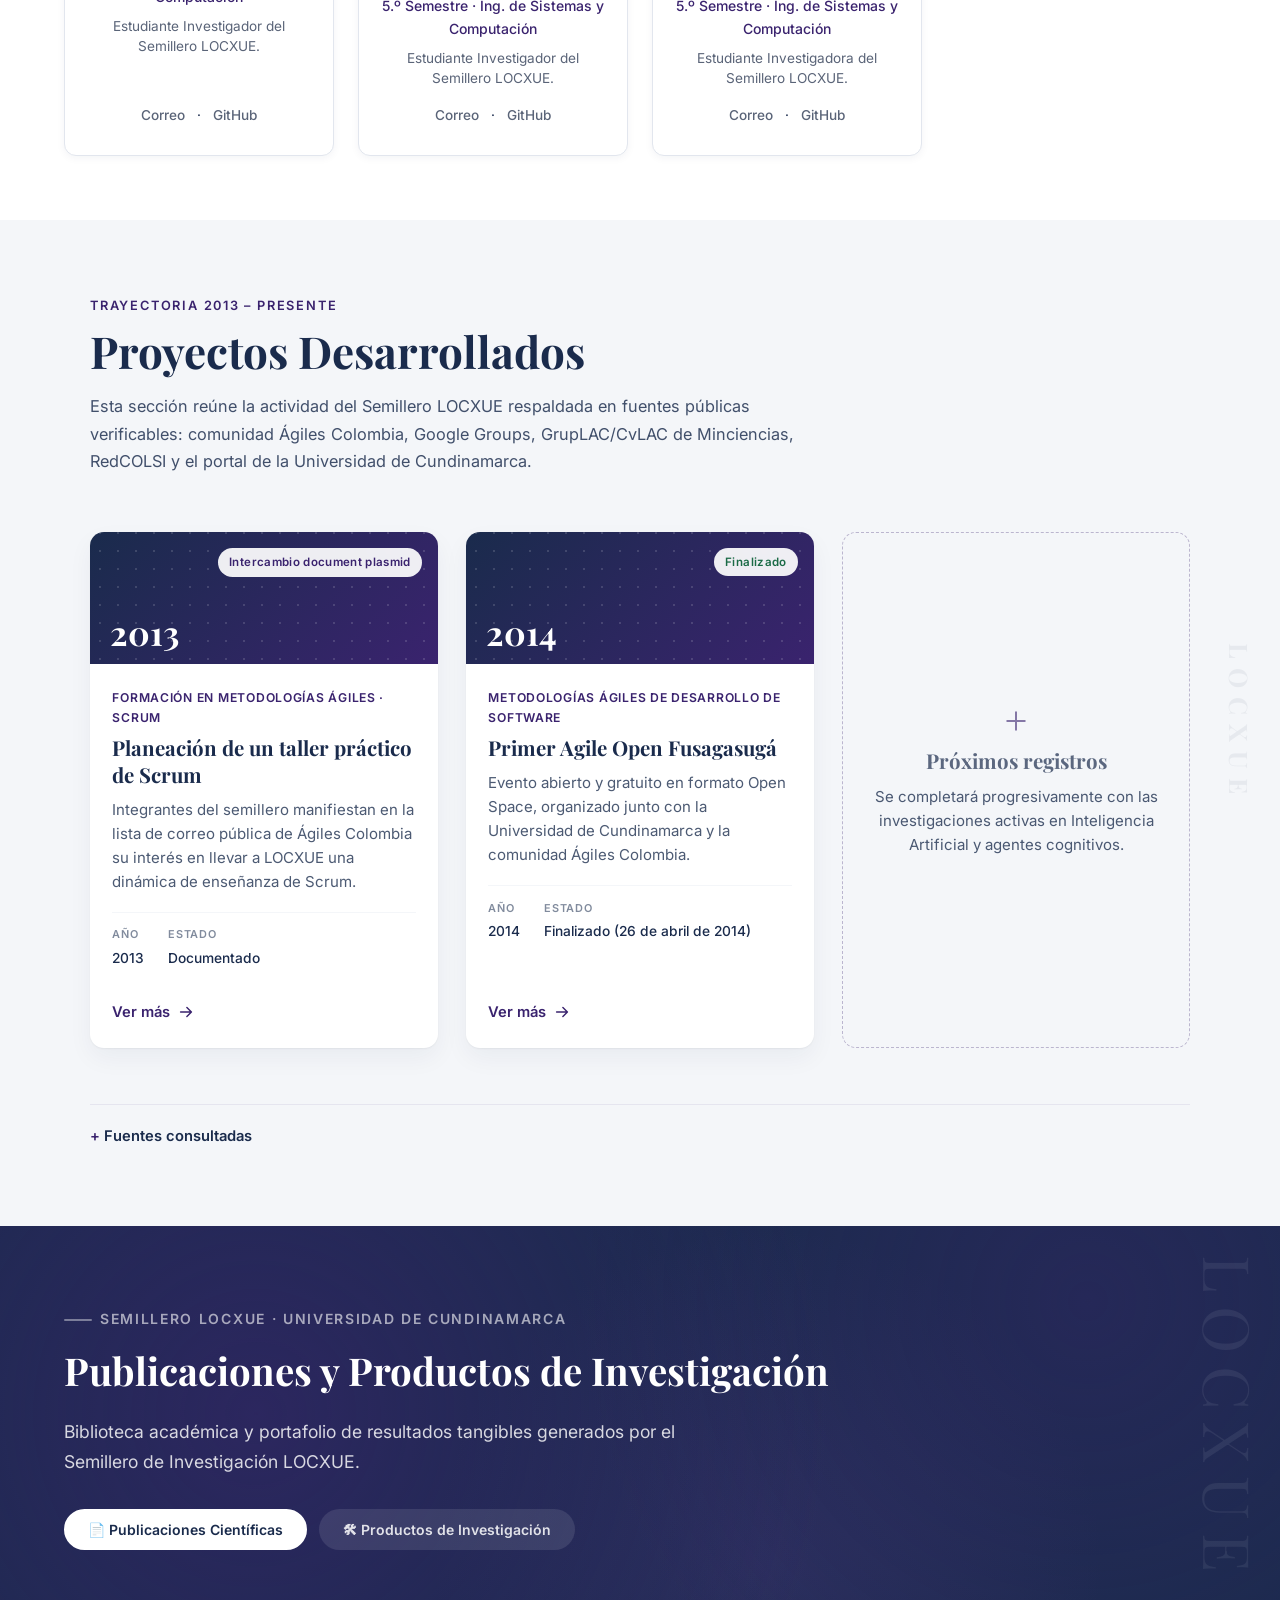
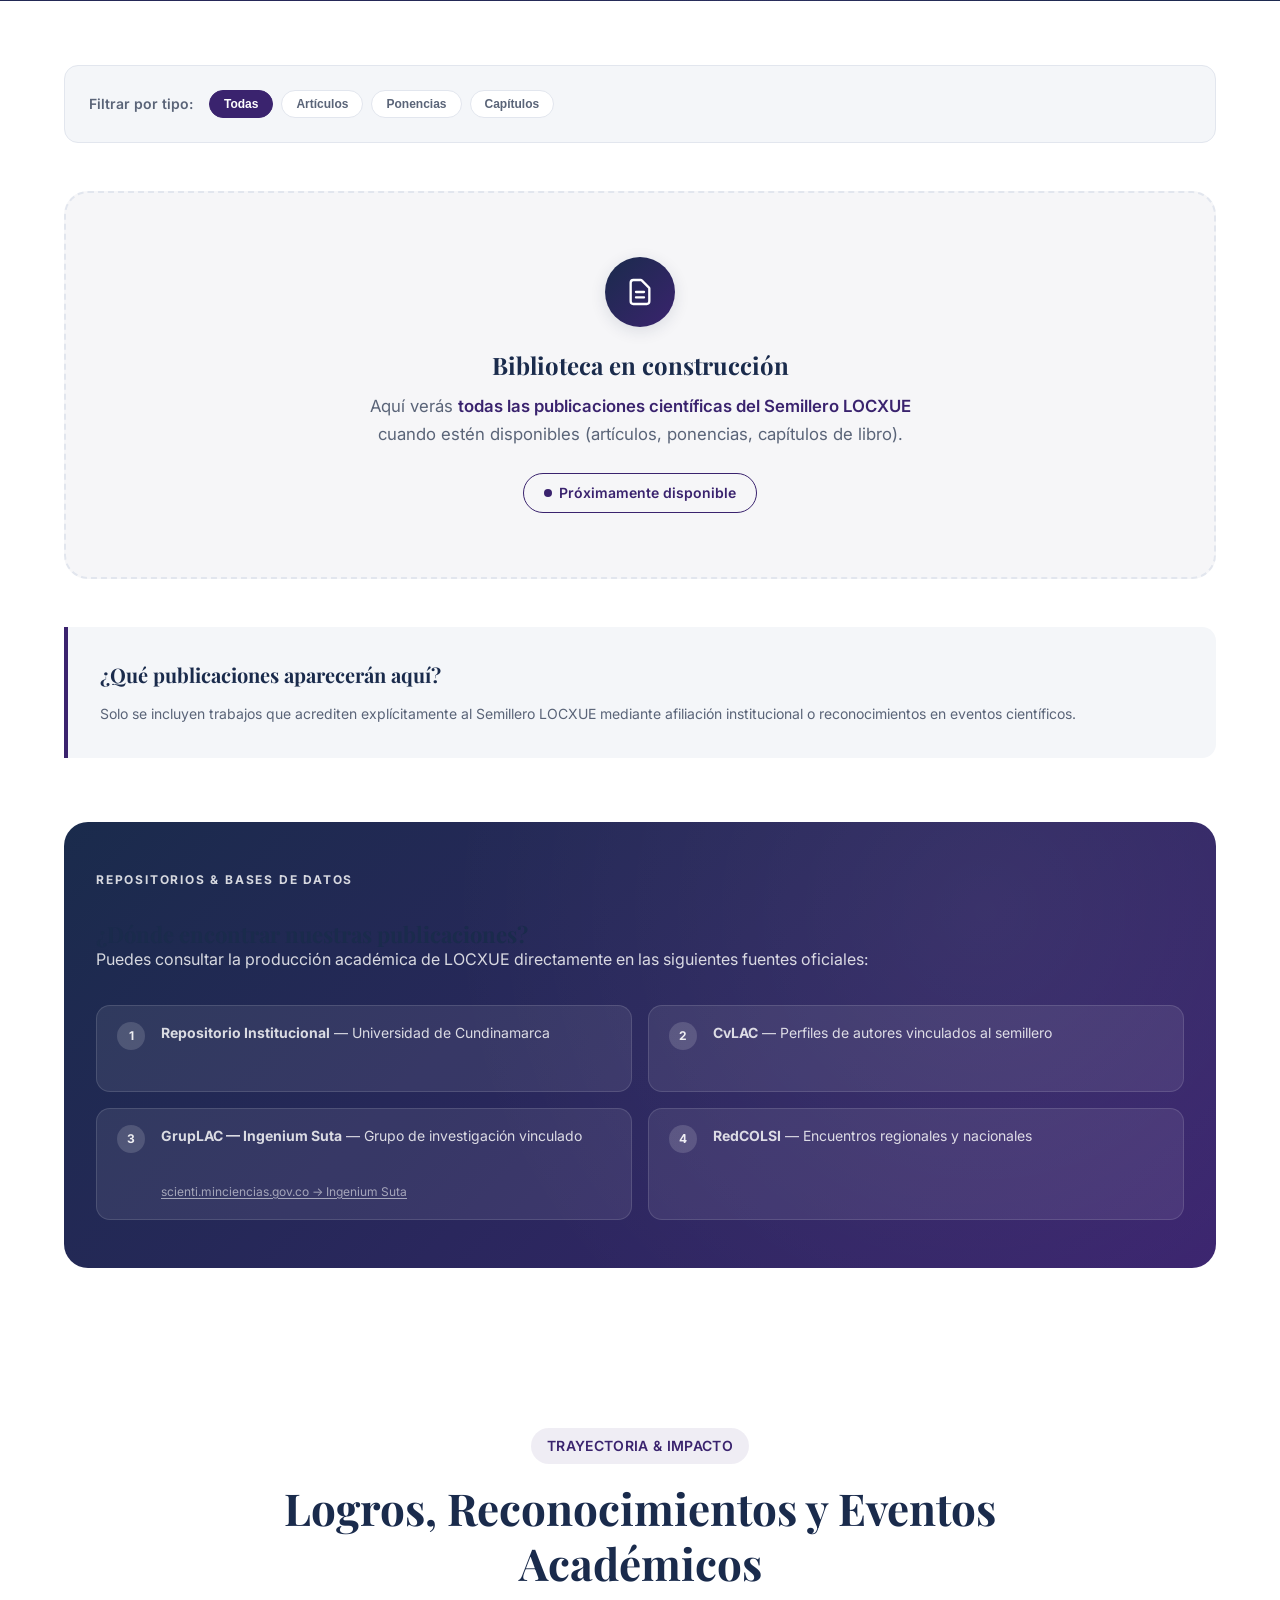
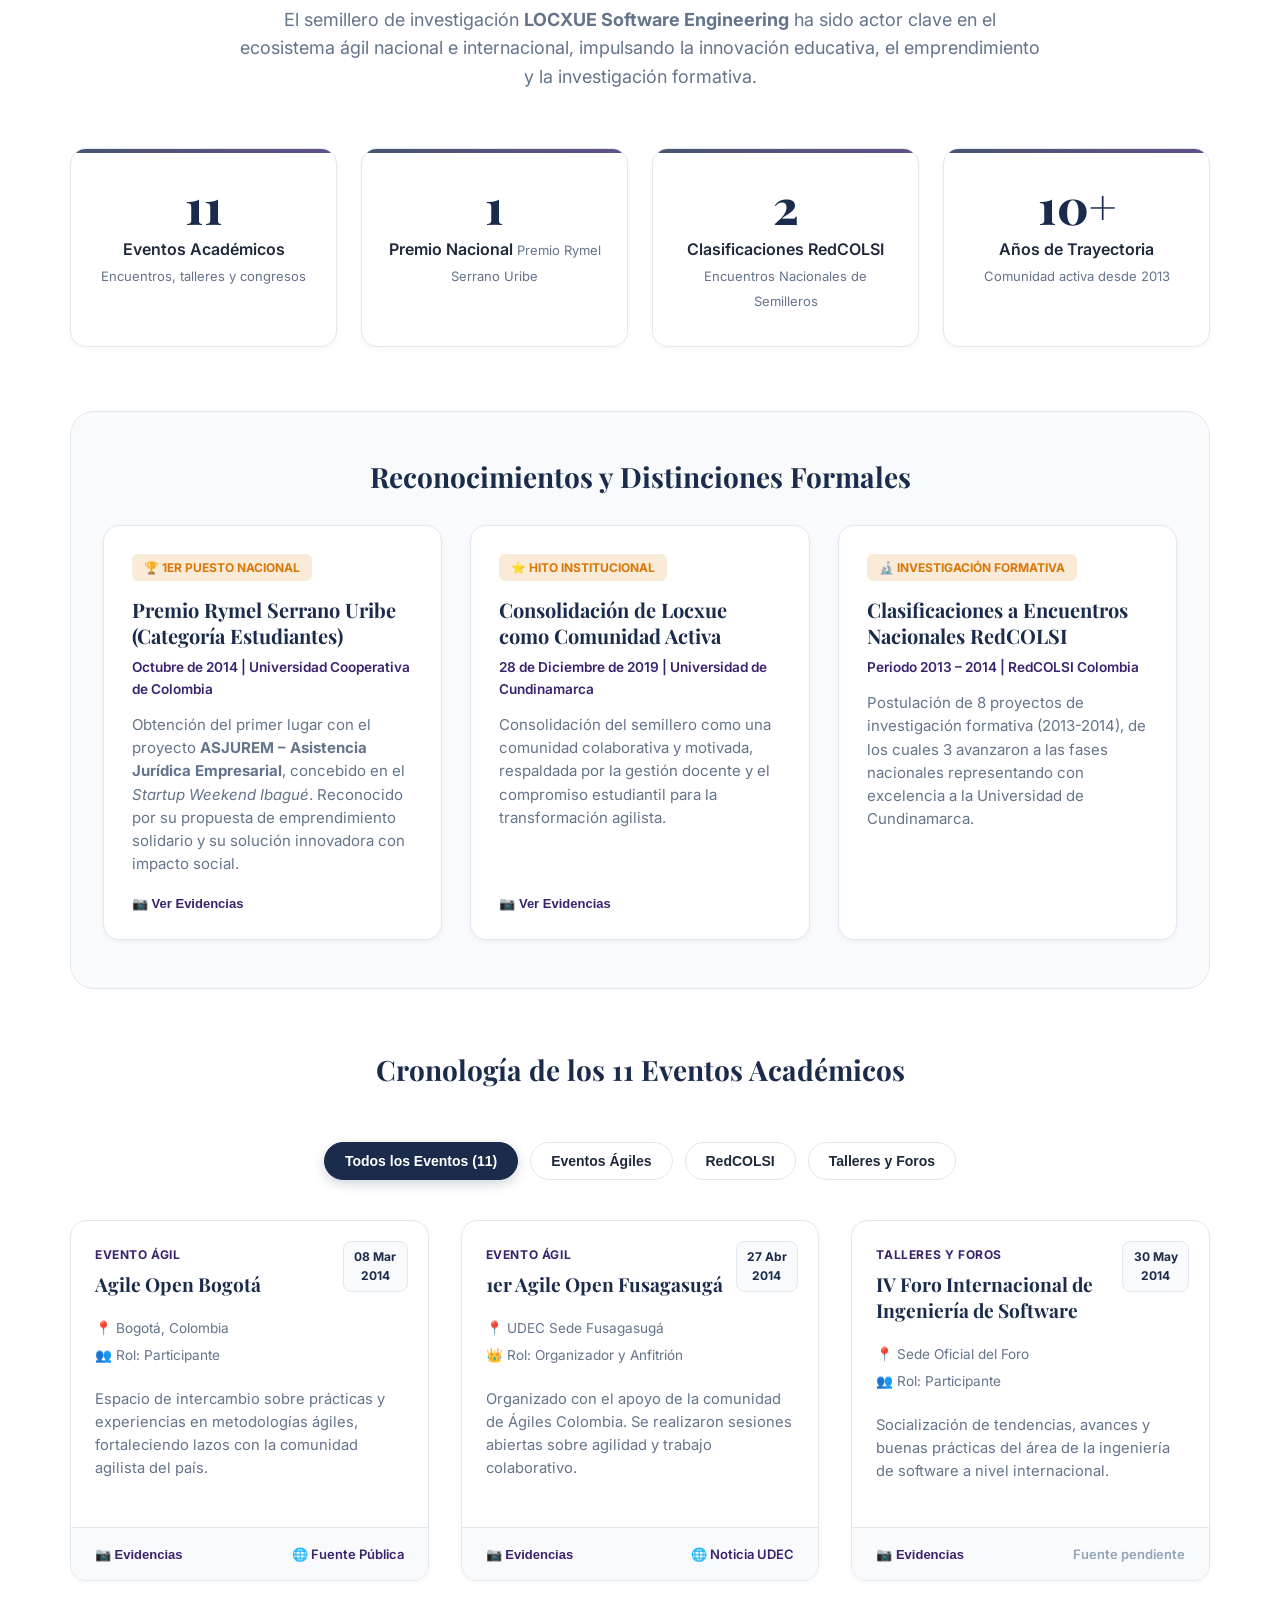
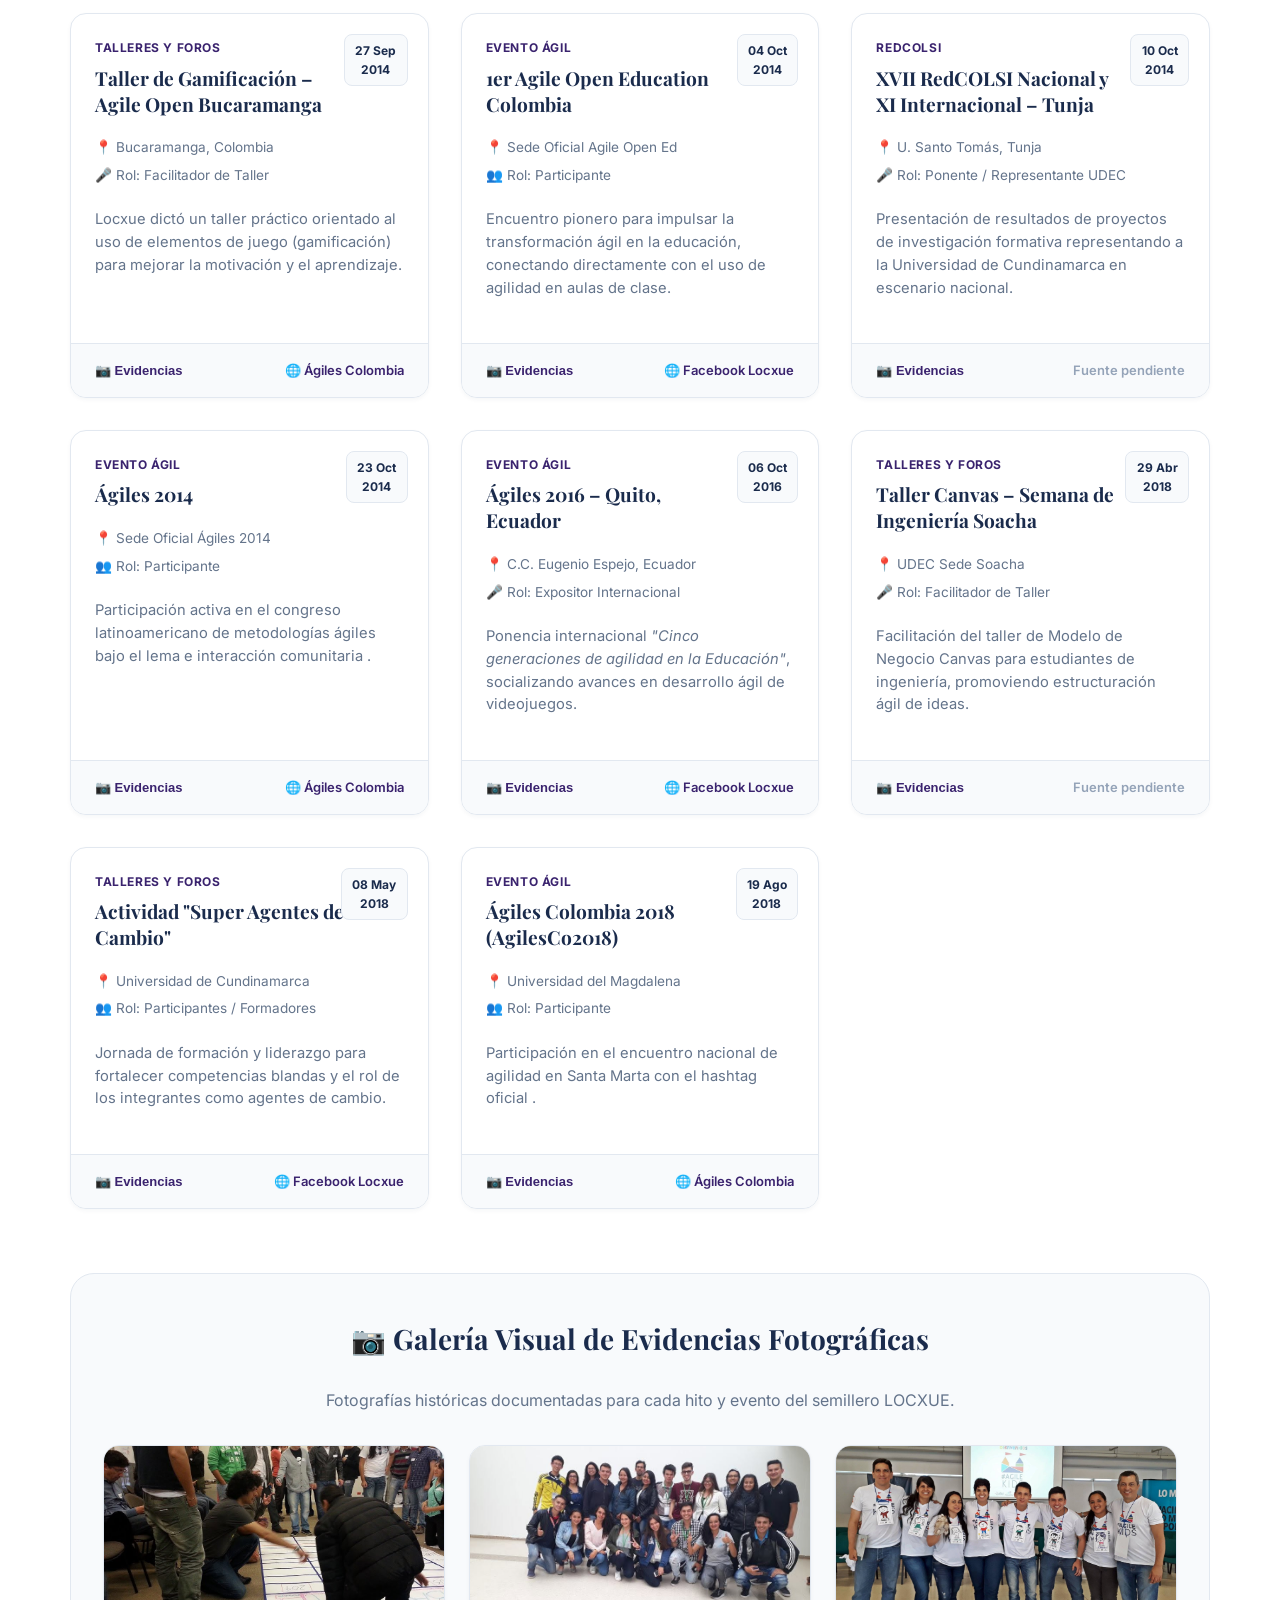
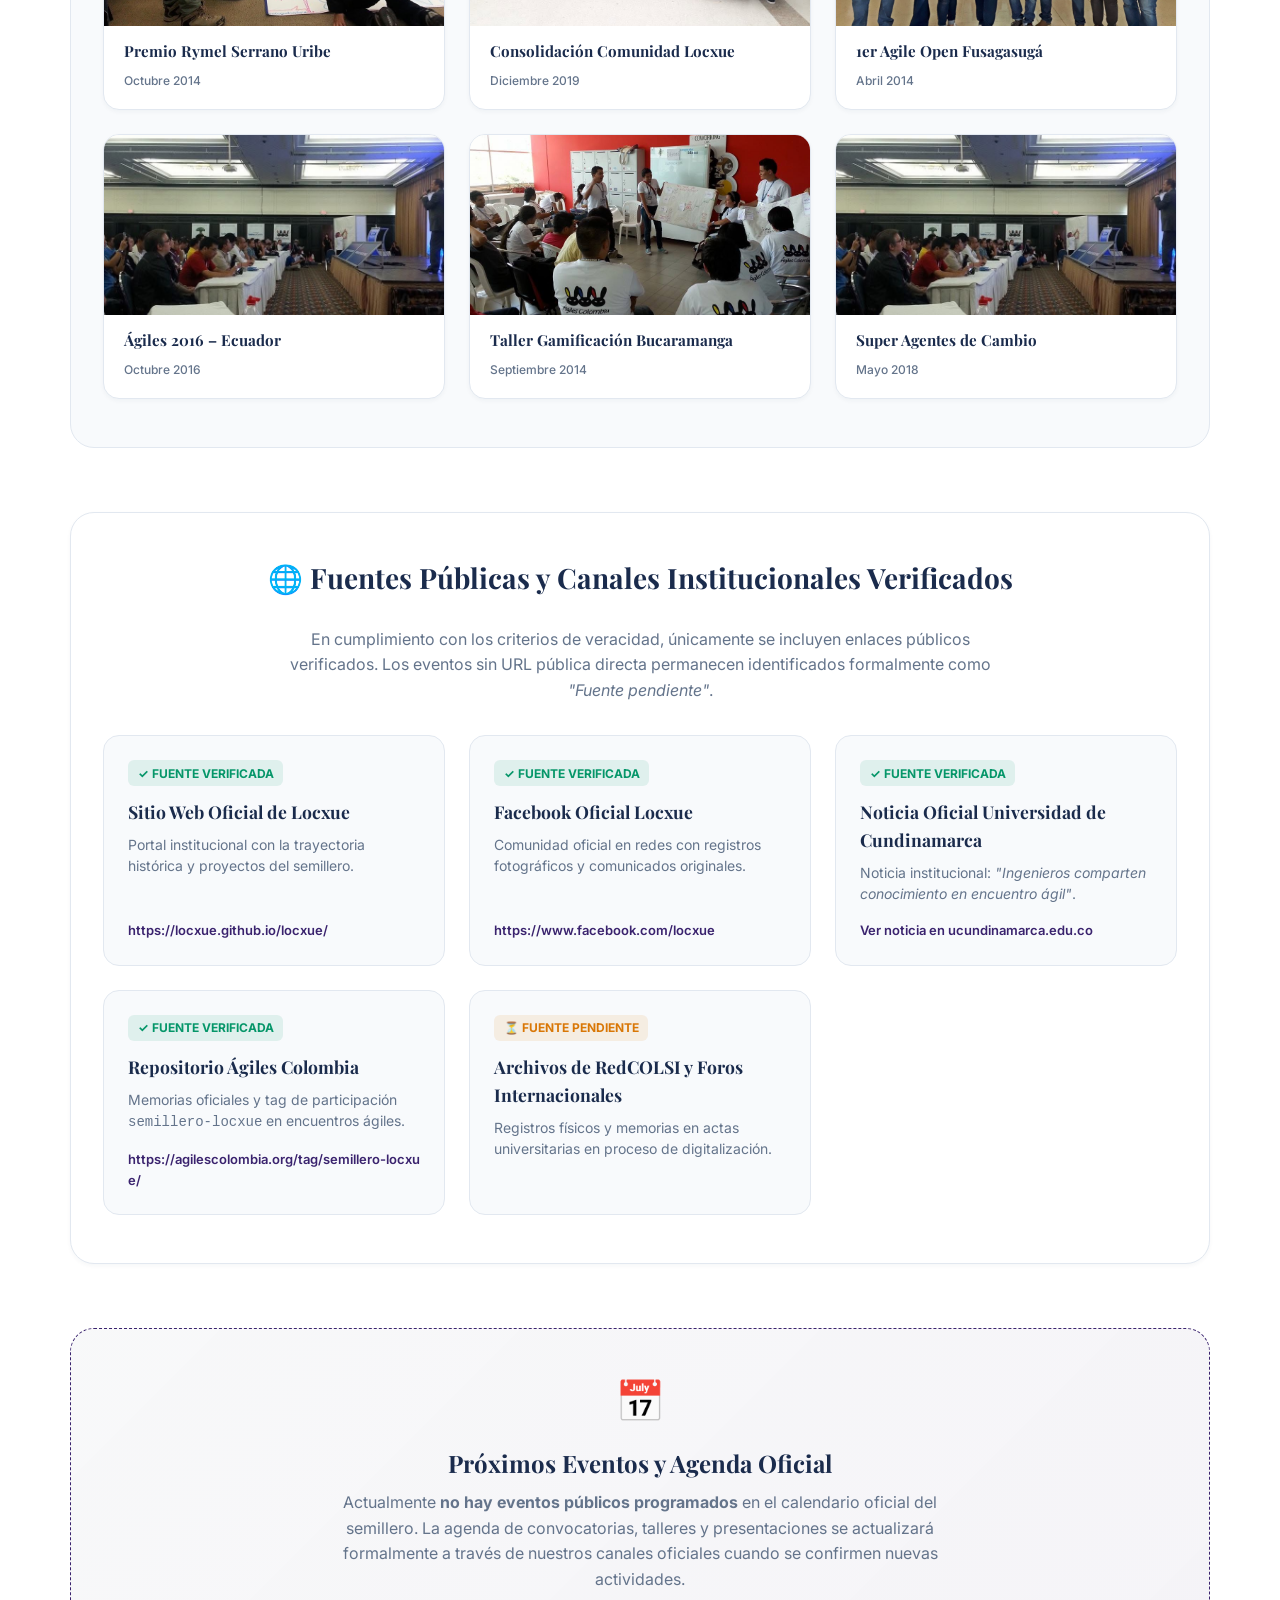
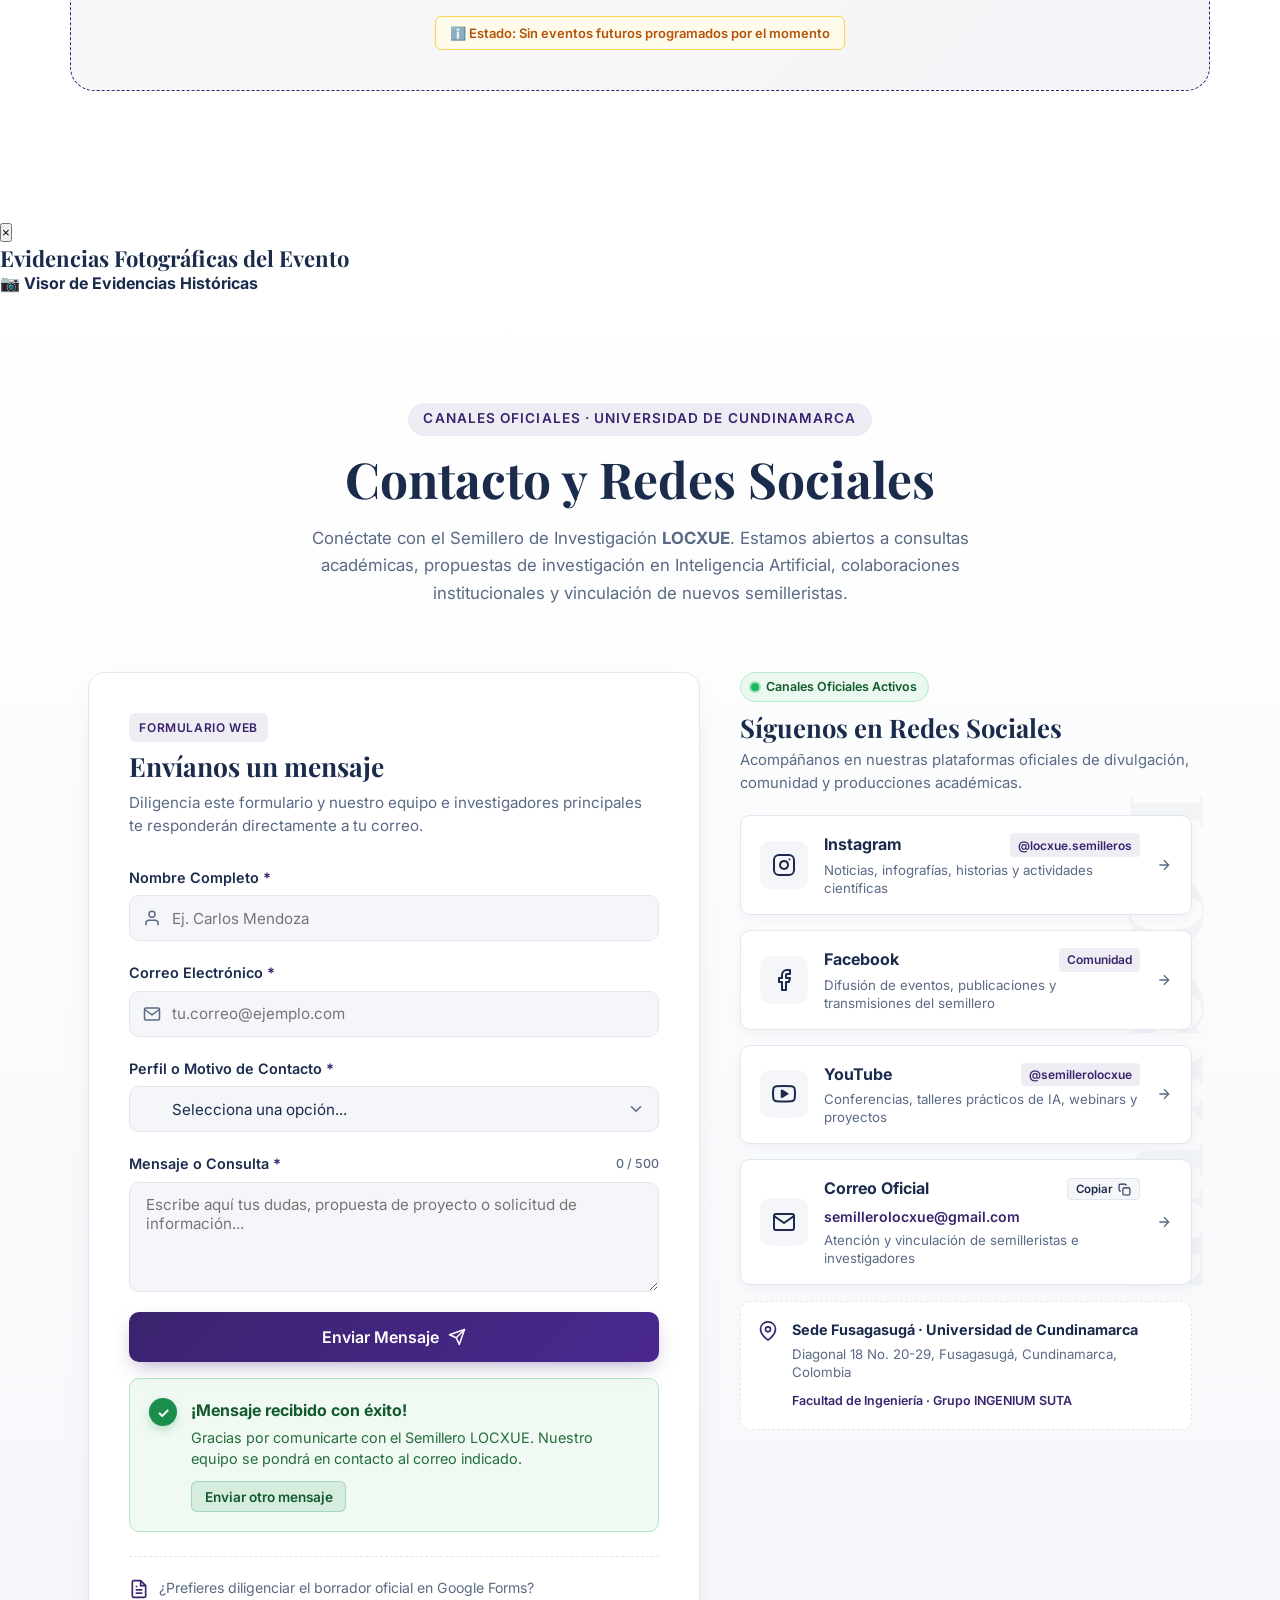
==== commit 34b4affe: "Vincular todas las fotografias originales de los miembros e integrantes del semillero" ====
--- a/web/index.html
+++ b/web/index.html
@@ -369,7 +369,7 @@
 
             <article class="equipo__card" data-component="card-fundador">
               <div class="equipo__avatar-wrapper">
-                <img src="assets/img/avatar-placeholder.svg" alt="Foto de Samu Castillo Rincón" class="equipo__avatar">
+                <img src="assets/img/equipo/samu-castillo.jpg" alt="Foto de Samu Castillo Rincón" class="equipo__avatar">
               </div>
               <span class="equipo__badge equipo__badge--fundador">Miembro Antiguo</span>
               <h4 class="equipo__nombre">Samu Castillo Rincón</h4>
@@ -393,7 +393,7 @@
           <div class="equipo__integrantes-grid">
             <article class="equipo__card" data-component="card-integrante">
               <div class="equipo__avatar-wrapper">
-                <img src="assets/img/avatar-placeholder.svg" alt="Foto de Brayan Estiven Sarmiento Vargas" class="equipo__avatar">
+                <img src="assets/img/equipo/brayan-sarmiento.jpg" alt="Foto de Brayan Estiven Sarmiento Vargas" class="equipo__avatar">
               </div>
               <span class="equipo__badge equipo__badge--integrante">Integrante</span>
               <h4 class="equipo__nombre">Brayan Estiven Sarmiento Vargas</h4>
@@ -421,7 +421,7 @@
 
             <article class="equipo__card" data-component="card-integrante">
               <div class="equipo__avatar-wrapper">
-                <img src="assets/img/avatar-placeholder.svg" alt="Foto de Michelle Natalia Montenegro Mendez" class="equipo__avatar">
+                <img src="assets/img/equipo/michelle-montenegro.jpg" alt="Foto de Michelle Natalia Montenegro Mendez" class="equipo__avatar">
               </div>
               <span class="equipo__badge equipo__badge--integrante">Integrante</span>
               <h4 class="equipo__nombre">Michelle Natalia Montenegro Mendez</h4>
@@ -435,7 +435,7 @@
 
             <article class="equipo__card" data-component="card-integrante">
               <div class="equipo__avatar-wrapper">
-                <img src="assets/img/avatar-placeholder.svg" alt="Foto de Santiago Bermudez Gomez" class="equipo__avatar">
+                <img src="assets/img/equipo/santiago-bermudez.jpg" alt="Foto de Santiago Bermudez Gomez" class="equipo__avatar">
               </div>
               <span class="equipo__badge equipo__badge--integrante">Integrante</span>
               <h4 class="equipo__nombre">Santiago Bermudez Gomez</h4>
@@ -451,7 +451,7 @@
             <!-- Integrante 5 -->
             <article class="equipo__card" data-component="card-integrante">
               <div class="equipo__avatar-wrapper">
-                <img src="assets/img/avatar-placeholder.svg" alt="Foto de Juan Rodrigo Torres Barrios" class="equipo__avatar">
+                <img src="assets/img/equipo/juan-rodrigo-torres.jpg" alt="Foto de Juan Rodrigo Torres Barrios" class="equipo__avatar">
               </div>
               <span class="equipo__badge equipo__badge--integrante">Integrante</span>
               <h4 class="equipo__nombre">Juan Rodrigo Torres Barrios</h4>
@@ -466,7 +466,7 @@
             <!-- Integrante 6 -->
             <article class="equipo__card" data-component="card-integrante">
               <div class="equipo__avatar-wrapper">
-                <img src="assets/img/avatar-placeholder.svg" alt="Foto de Jonathan Emmanuel Alvarado Zamora" class="equipo__avatar">
+                <img src="assets/img/equipo/jonathan-alvarado.jpg" alt="Foto de Jonathan Emmanuel Alvarado Zamora" class="equipo__avatar">
               </div>
               <span class="equipo__badge equipo__badge--integrante">Integrante</span>
               <h4 class="equipo__nombre">Jonathan Emmanuel Alvarado Zamora</h4>
@@ -481,7 +481,7 @@
             <!-- Integrante 7 -->
             <article class="equipo__card" data-component="card-integrante">
               <div class="equipo__avatar-wrapper">
-                <img src="assets/img/avatar-placeholder.svg" alt="Foto de Juan Esteban Torres Clavijo" class="equipo__avatar">
+                <img src="assets/img/equipo/juan-esteban-torres.jpg" alt="Foto de Juan Esteban Torres Clavijo" class="equipo__avatar">
               </div>
               <span class="equipo__badge equipo__badge--integrante">Integrante</span>
               <h4 class="equipo__nombre">Juan Esteban Torres Clavijo</h4>
@@ -496,7 +496,7 @@
             <!-- Integrante 8 -->
             <article class="equipo__card" data-component="card-integrante">
               <div class="equipo__avatar-wrapper">
-                <img src="assets/img/avatar-placeholder.svg" alt="Foto de Sarha Luna Gómez Valenzuela" class="equipo__avatar">
+                <img src="assets/img/equipo/sarha-luna.jpg" alt="Foto de Sarha Luna Gómez Valenzuela" class="equipo__avatar">
               </div>
               <span class="equipo__badge equipo__badge--integrante">Integrante</span>
               <h4 class="equipo__nombre">Sarha Luna Gómez Valenzuela</h4>
@@ -511,7 +511,7 @@
             <!-- Integrante 9 -->
             <article class="equipo__card" data-component="card-integrante">
               <div class="equipo__avatar-wrapper">
-                <img src="assets/img/avatar-placeholder.svg" alt="Foto de Juan David Cañon Vanegas" class="equipo__avatar">
+                <img src="assets/img/equipo/juan-canon.jpg" alt="Foto de Juan David Cañon Vanegas" class="equipo__avatar">
               </div>
               <span class="equipo__badge equipo__badge--integrante">Integrante</span>
               <h4 class="equipo__nombre">Juan David Cañon Vanegas</h4>
@@ -526,7 +526,7 @@
             <!-- Integrante 10 -->
             <article class="equipo__card" data-component="card-integrante">
               <div class="equipo__avatar-wrapper">
-                <img src="assets/img/avatar-placeholder.svg" alt="Foto de Daniel Stiven Castro Murcia" class="equipo__avatar">
+                <img src="assets/img/equipo/daniel-castro.jpg" alt="Foto de Daniel Stiven Castro Murcia" class="equipo__avatar">
               </div>
               <span class="equipo__badge equipo__badge--integrante">Integrante</span>
               <h4 class="equipo__nombre">Daniel Stiven Castro Murcia</h4>
@@ -541,7 +541,7 @@
             <!-- Integrante 11 -->
             <article class="equipo__card" data-component="card-integrante">
               <div class="equipo__avatar-wrapper">
-                <img src="assets/img/avatar-placeholder.svg" alt="Foto de Valerie Charry Mora" class="equipo__avatar">
+                <img src="assets/img/equipo/valerie-charry.jpg" alt="Foto de Valerie Charry Mora" class="equipo__avatar">
               </div>
               <span class="equipo__badge equipo__badge--integrante">Integrante</span>
               <h4 class="equipo__nombre">Valerie Charry Mora</h4>
@@ -556,7 +556,7 @@
             <!-- Integrante 12 -->
             <article class="equipo__card" data-component="card-integrante">
               <div class="equipo__avatar-wrapper">
-                <img src="assets/img/avatar-placeholder.svg" alt="Foto de Nhara Estefanía Chaves Cala" class="equipo__avatar">
+                <img src="assets/img/equipo/nhara-chaves.jpg" alt="Foto de Nhara Estefanía Chaves Cala" class="equipo__avatar">
               </div>
               <span class="equipo__badge equipo__badge--integrante">Integrante</span>
               <h4 class="equipo__nombre">Nhara Estefanía Chaves Cala</h4>
@@ -571,7 +571,7 @@
             <!-- Integrante 13 -->
             <article class="equipo__card" data-component="card-integrante">
               <div class="equipo__avatar-wrapper">
-                <img src="assets/img/avatar-placeholder.svg" alt="Foto de Joel Fabian Arias Wilches" class="equipo__avatar">
+                <img src="assets/img/equipo/joel-arias.jpg" alt="Foto de Joel Fabian Arias Wilches" class="equipo__avatar">
               </div>
               <span class="equipo__badge equipo__badge--integrante">Integrante</span>
               <h4 class="equipo__nombre">Joel Fabian Arias Wilches</h4>
@@ -586,7 +586,7 @@
             <!-- Integrante 14 -->
             <article class="equipo__card" data-component="card-integrante">
               <div class="equipo__avatar-wrapper">
-                <img src="assets/img/avatar-placeholder.svg" alt="Foto de Juan Francisco Lozano Godoy" class="equipo__avatar">
+                <img src="assets/img/equipo/juan-francisco-lozano.jpg" alt="Foto de Juan Francisco Lozano Godoy" class="equipo__avatar">
               </div>
               <span class="equipo__badge equipo__badge--integrante">Integrante</span>
               <h4 class="equipo__nombre">Juan Francisco Lozano Godoy</h4>
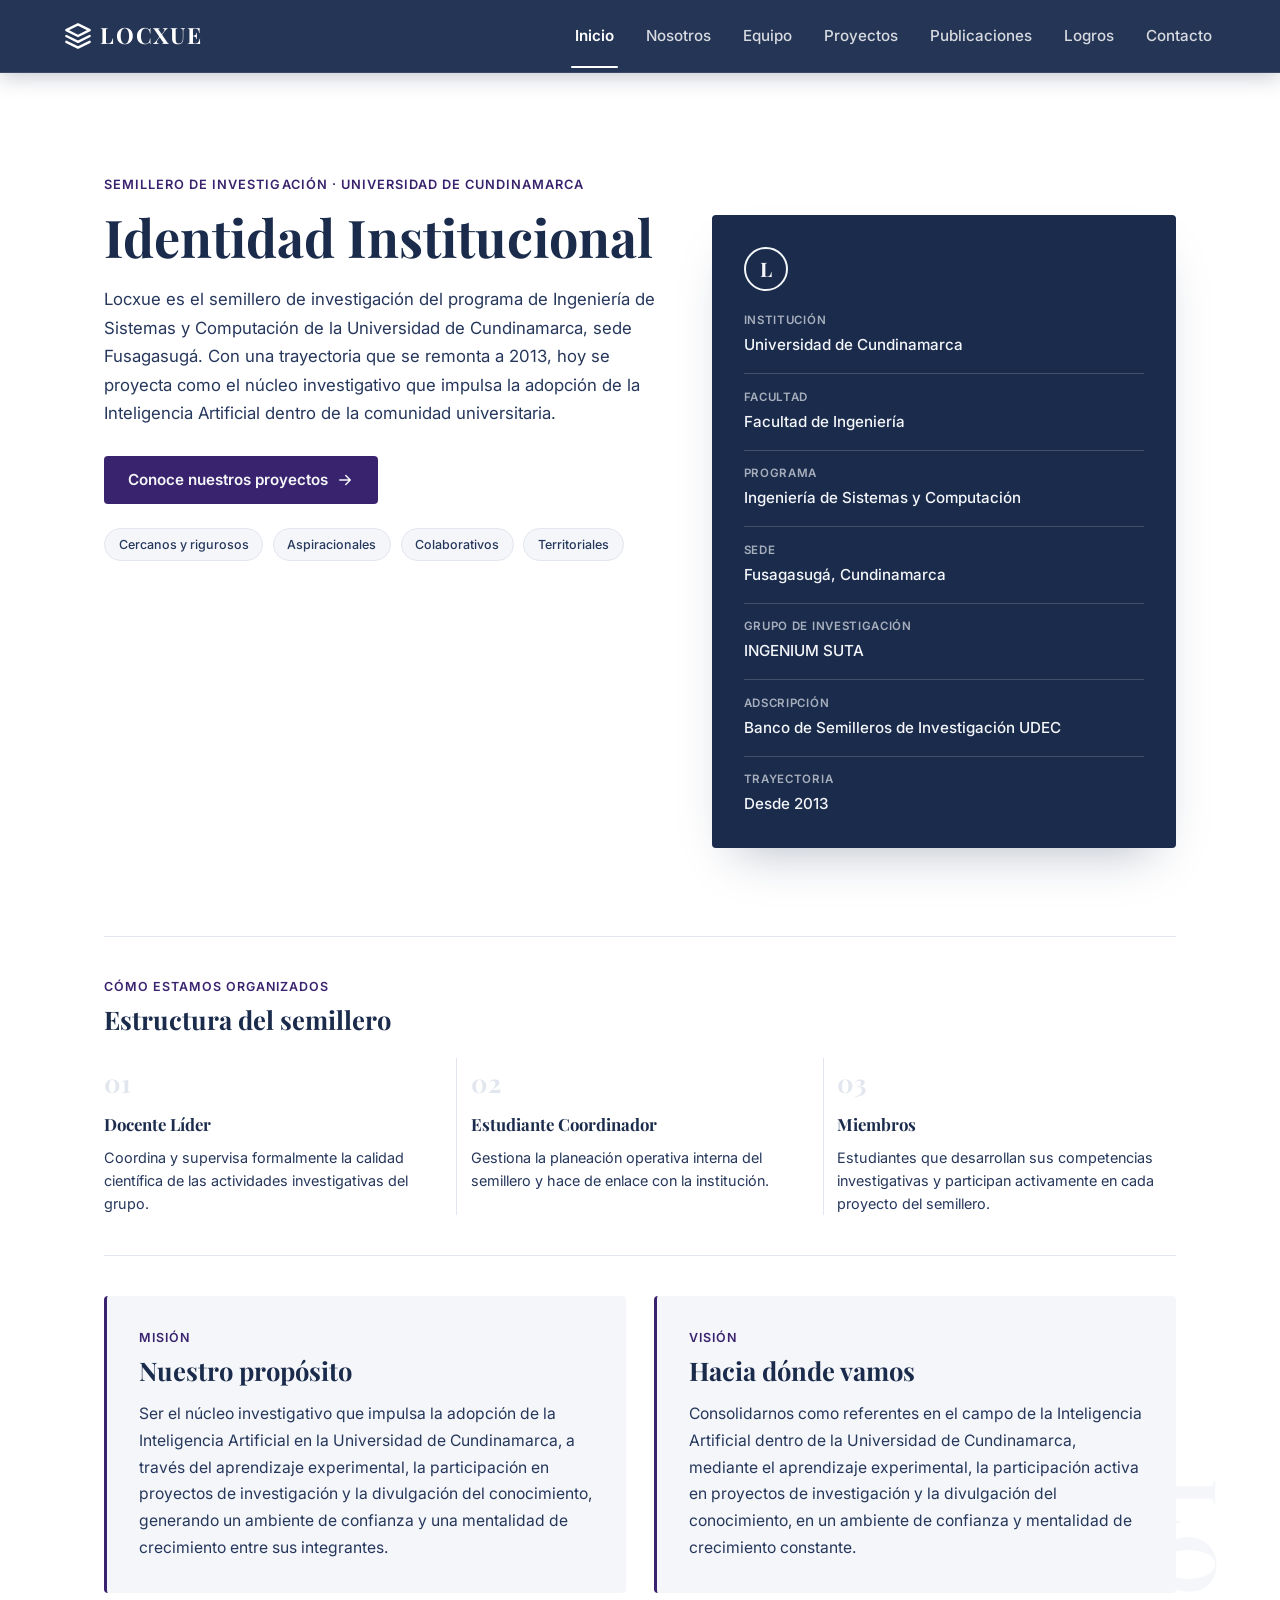
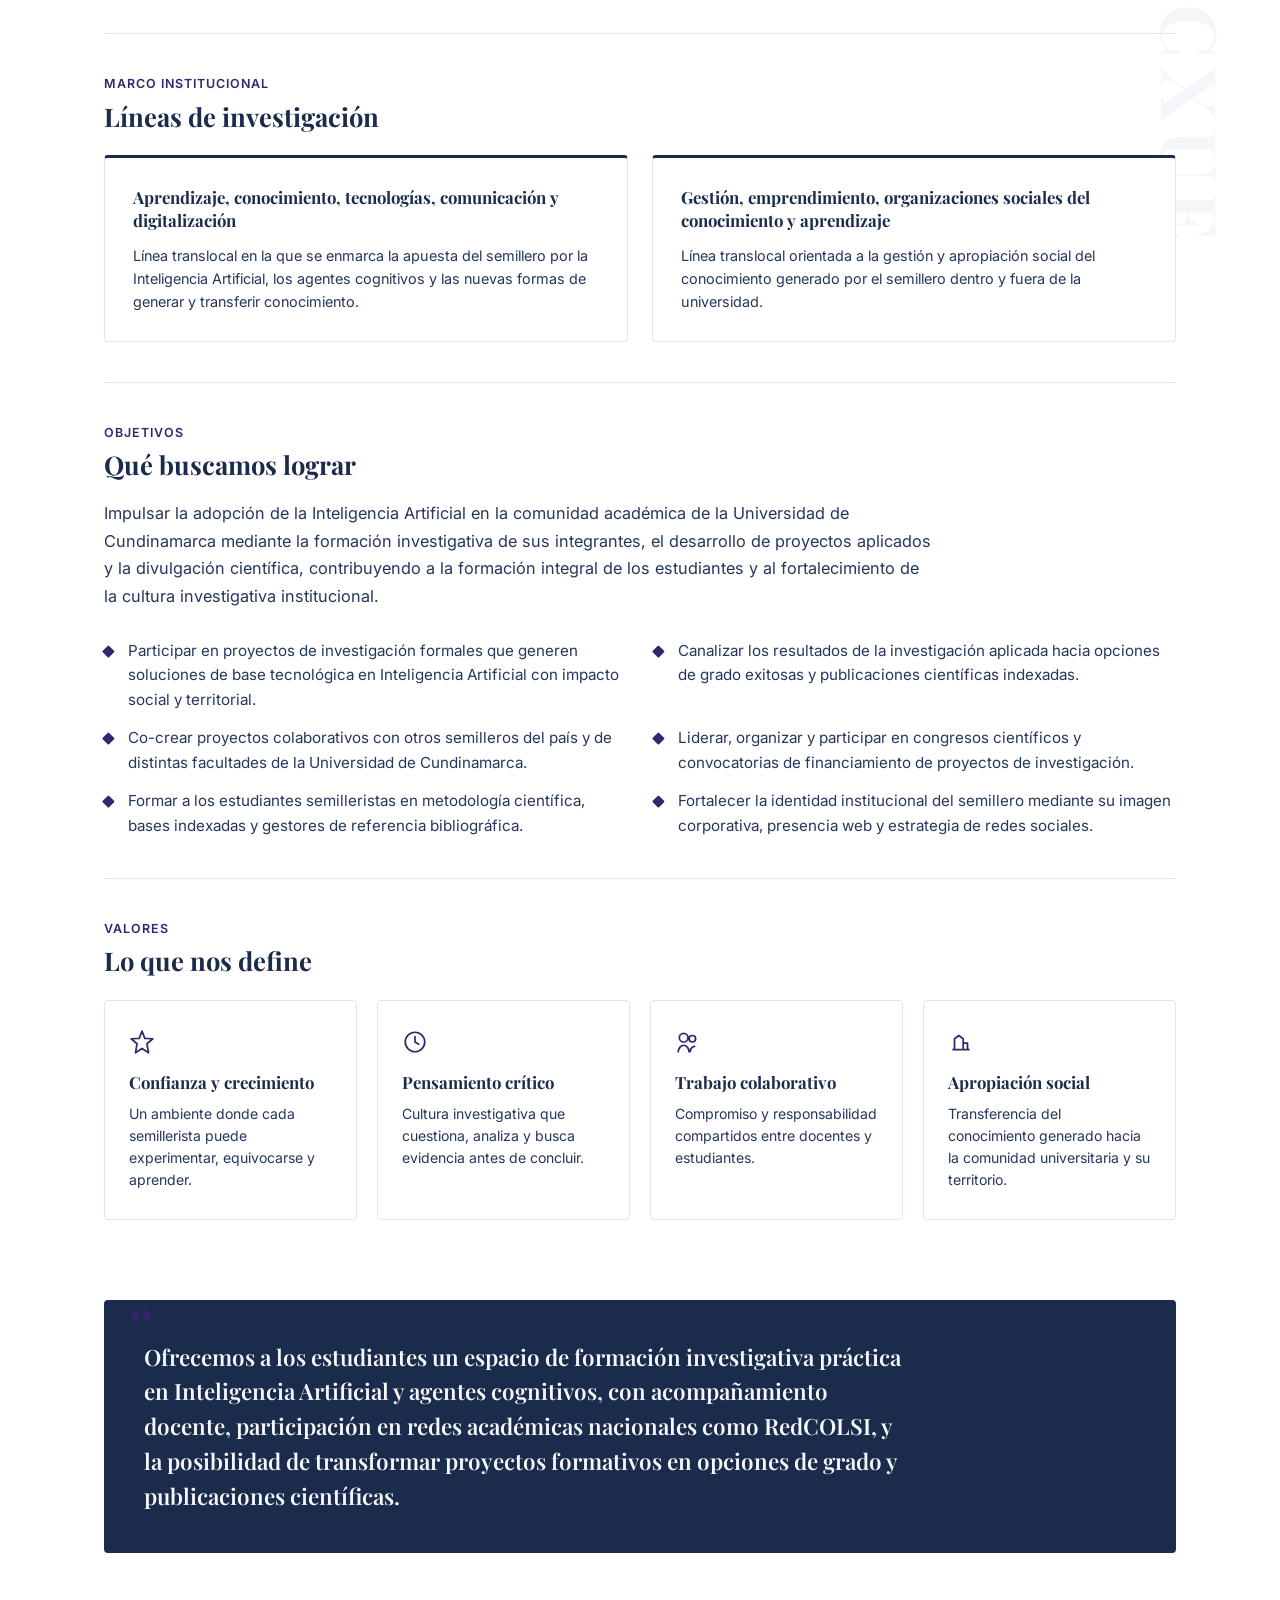
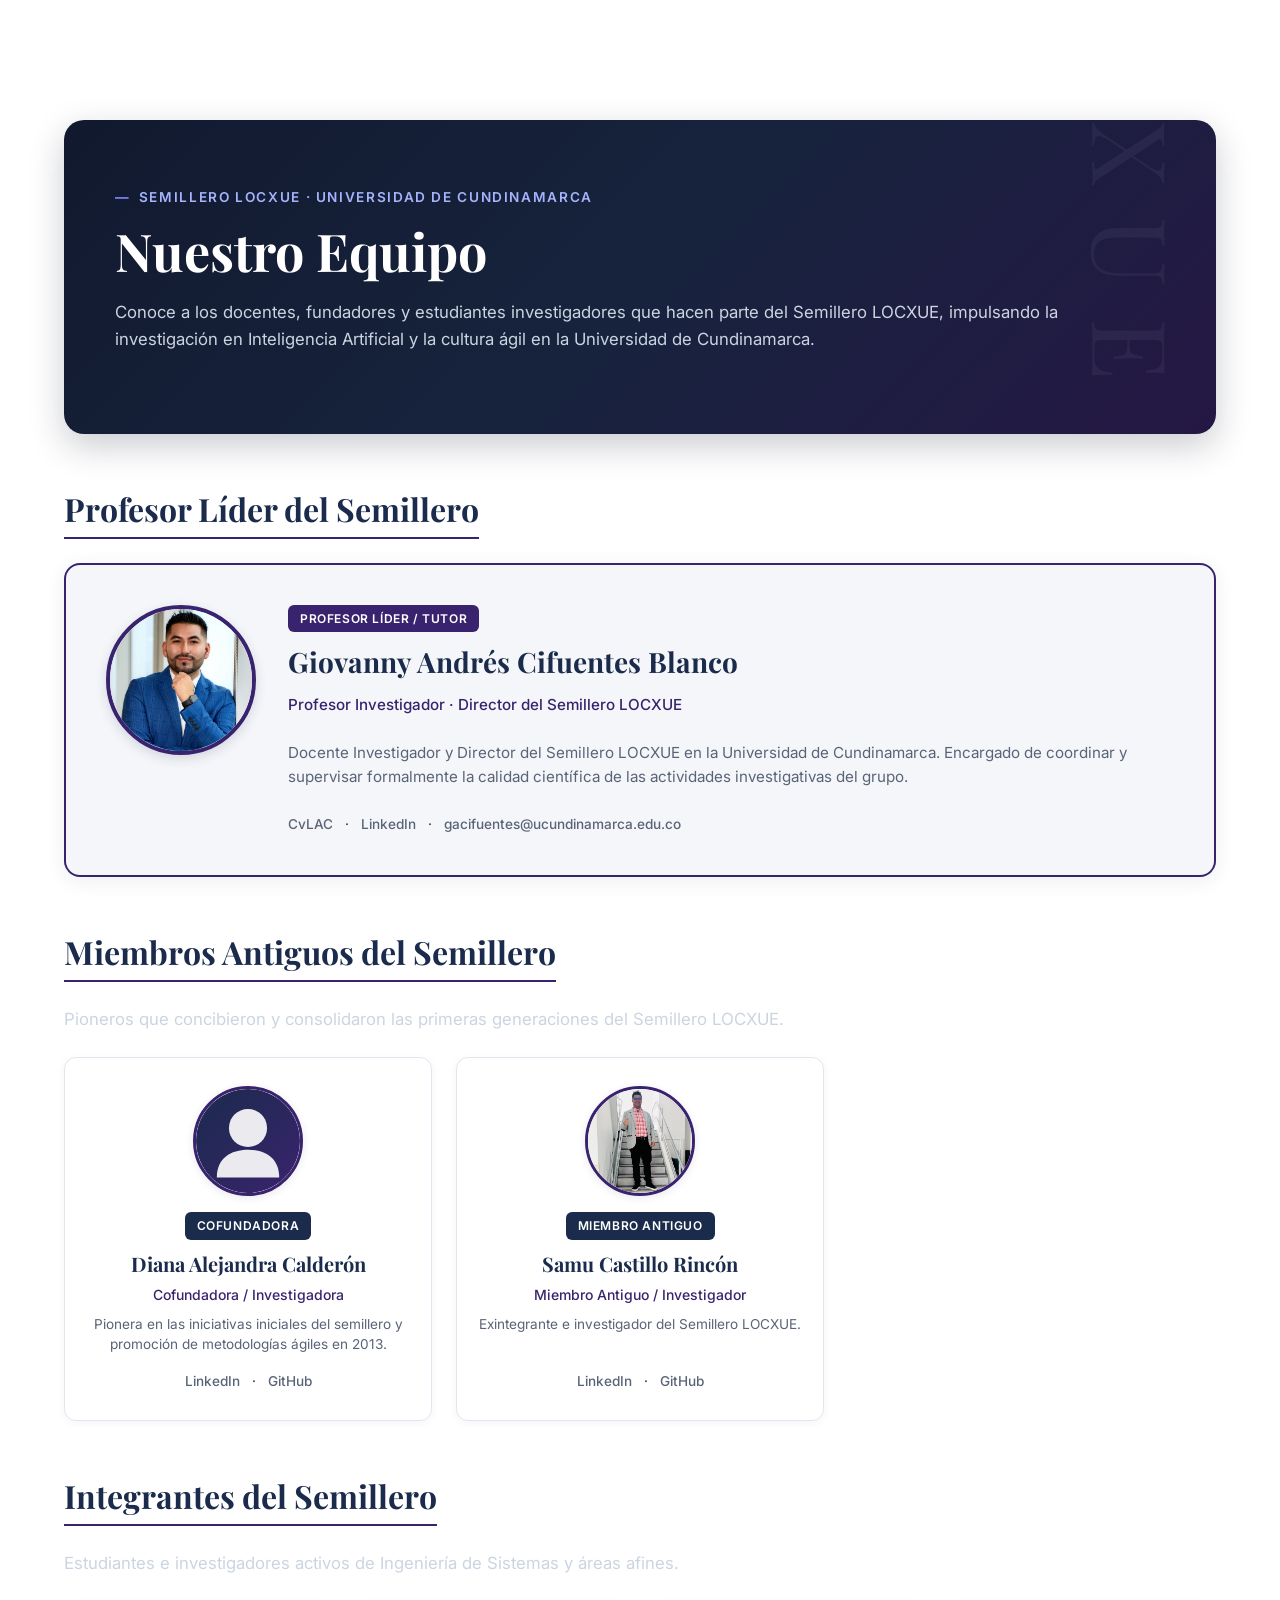
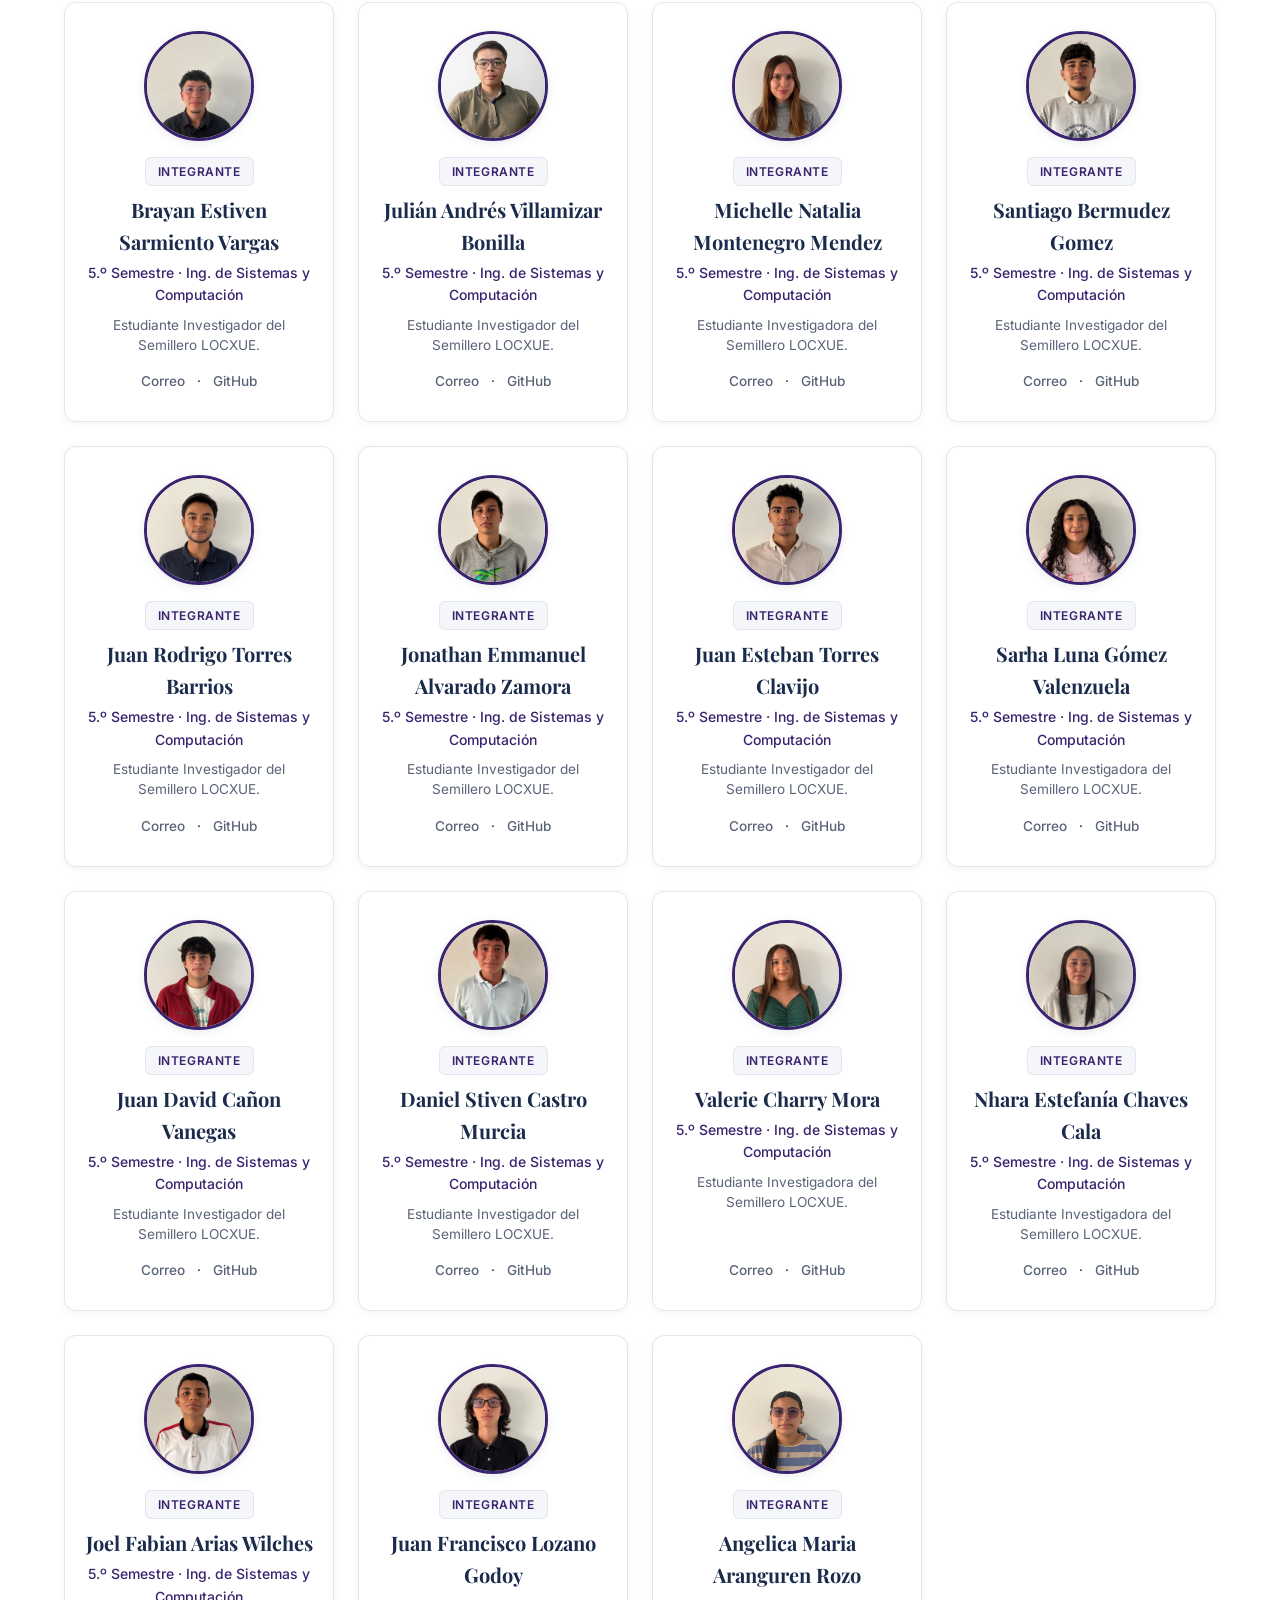
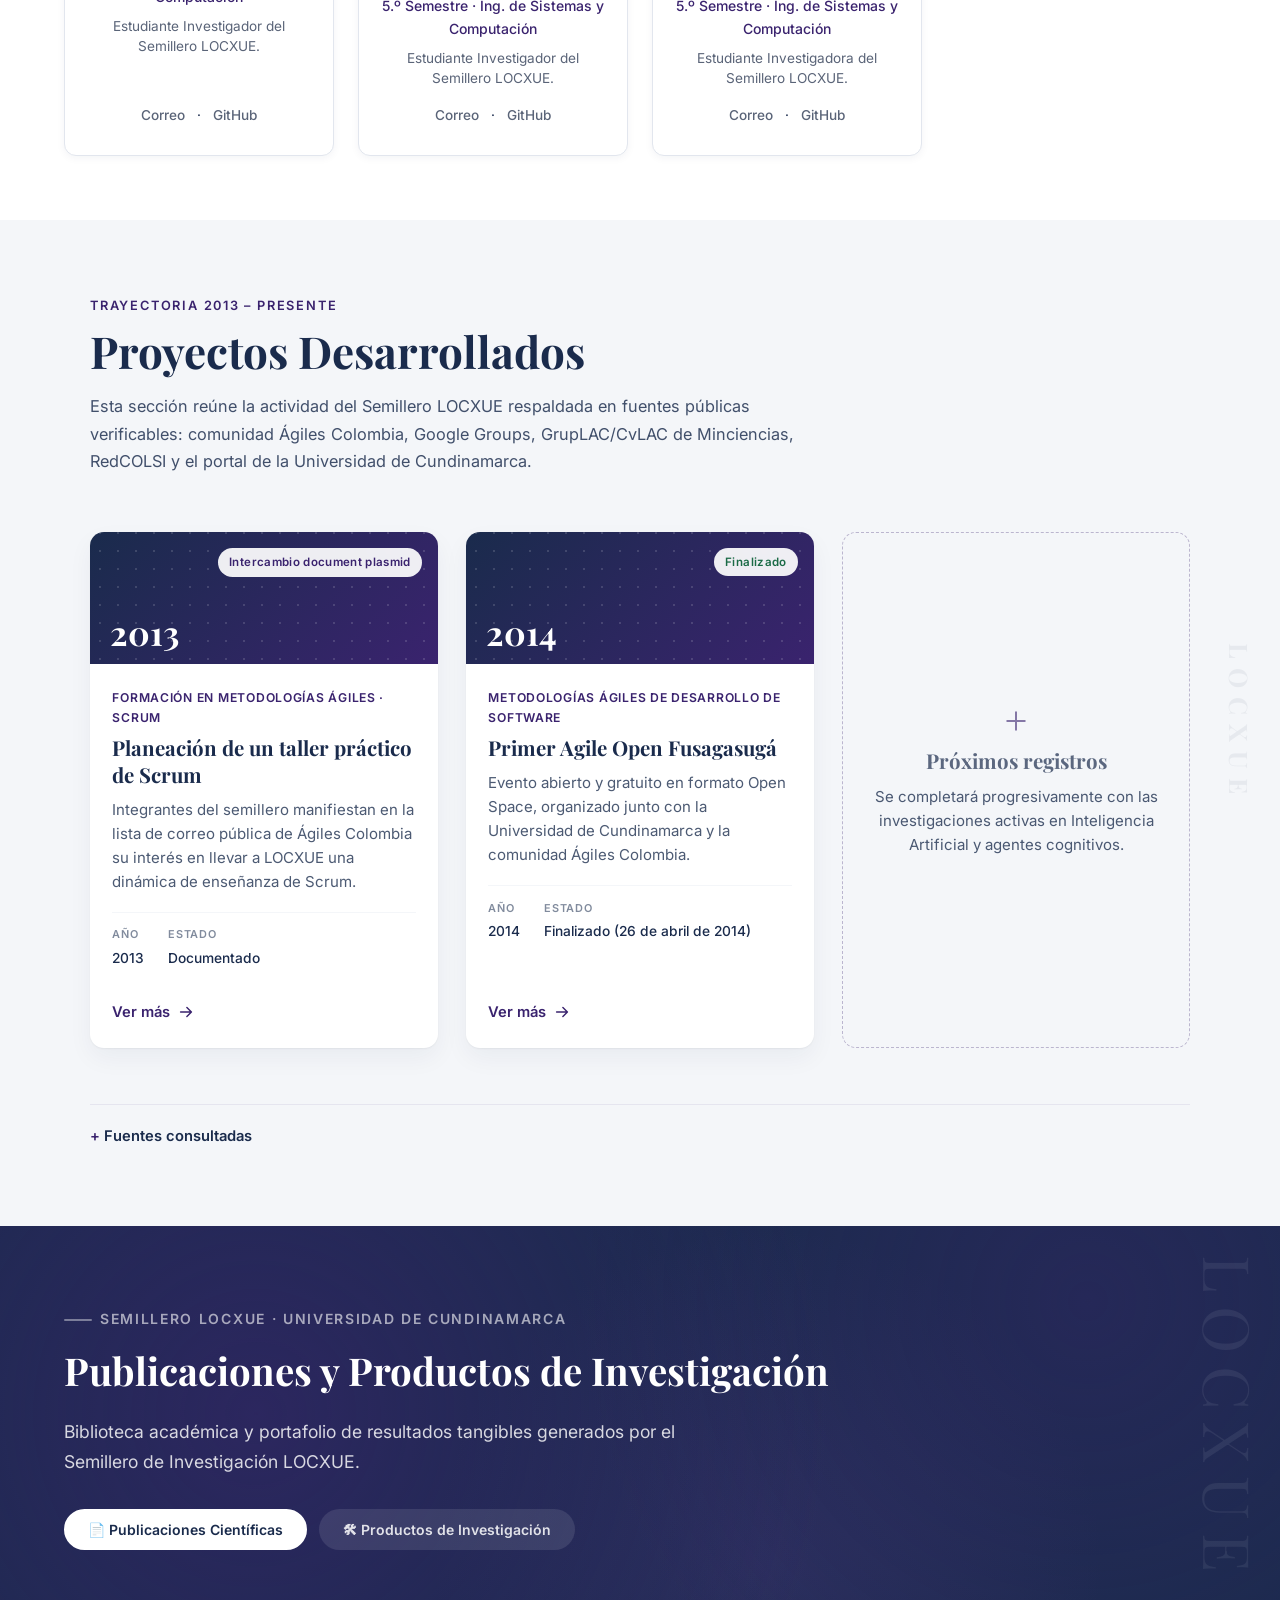
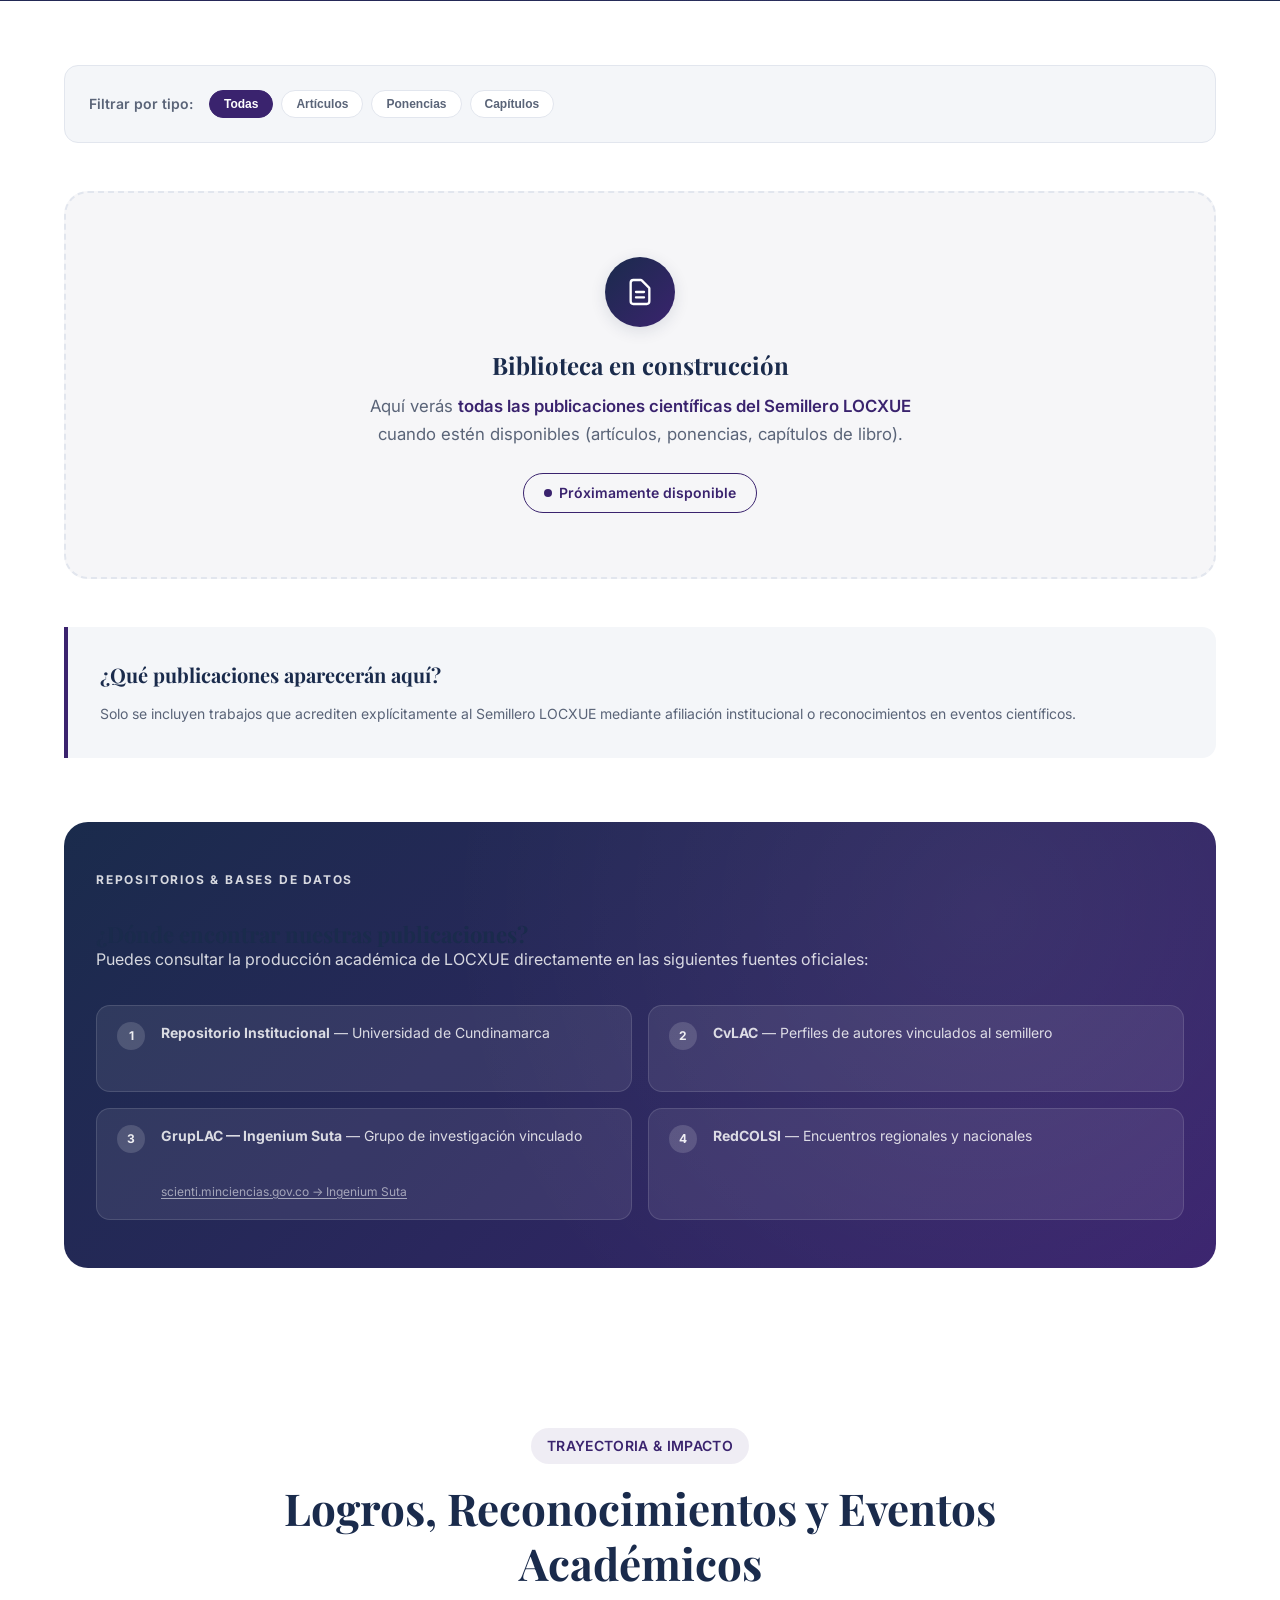
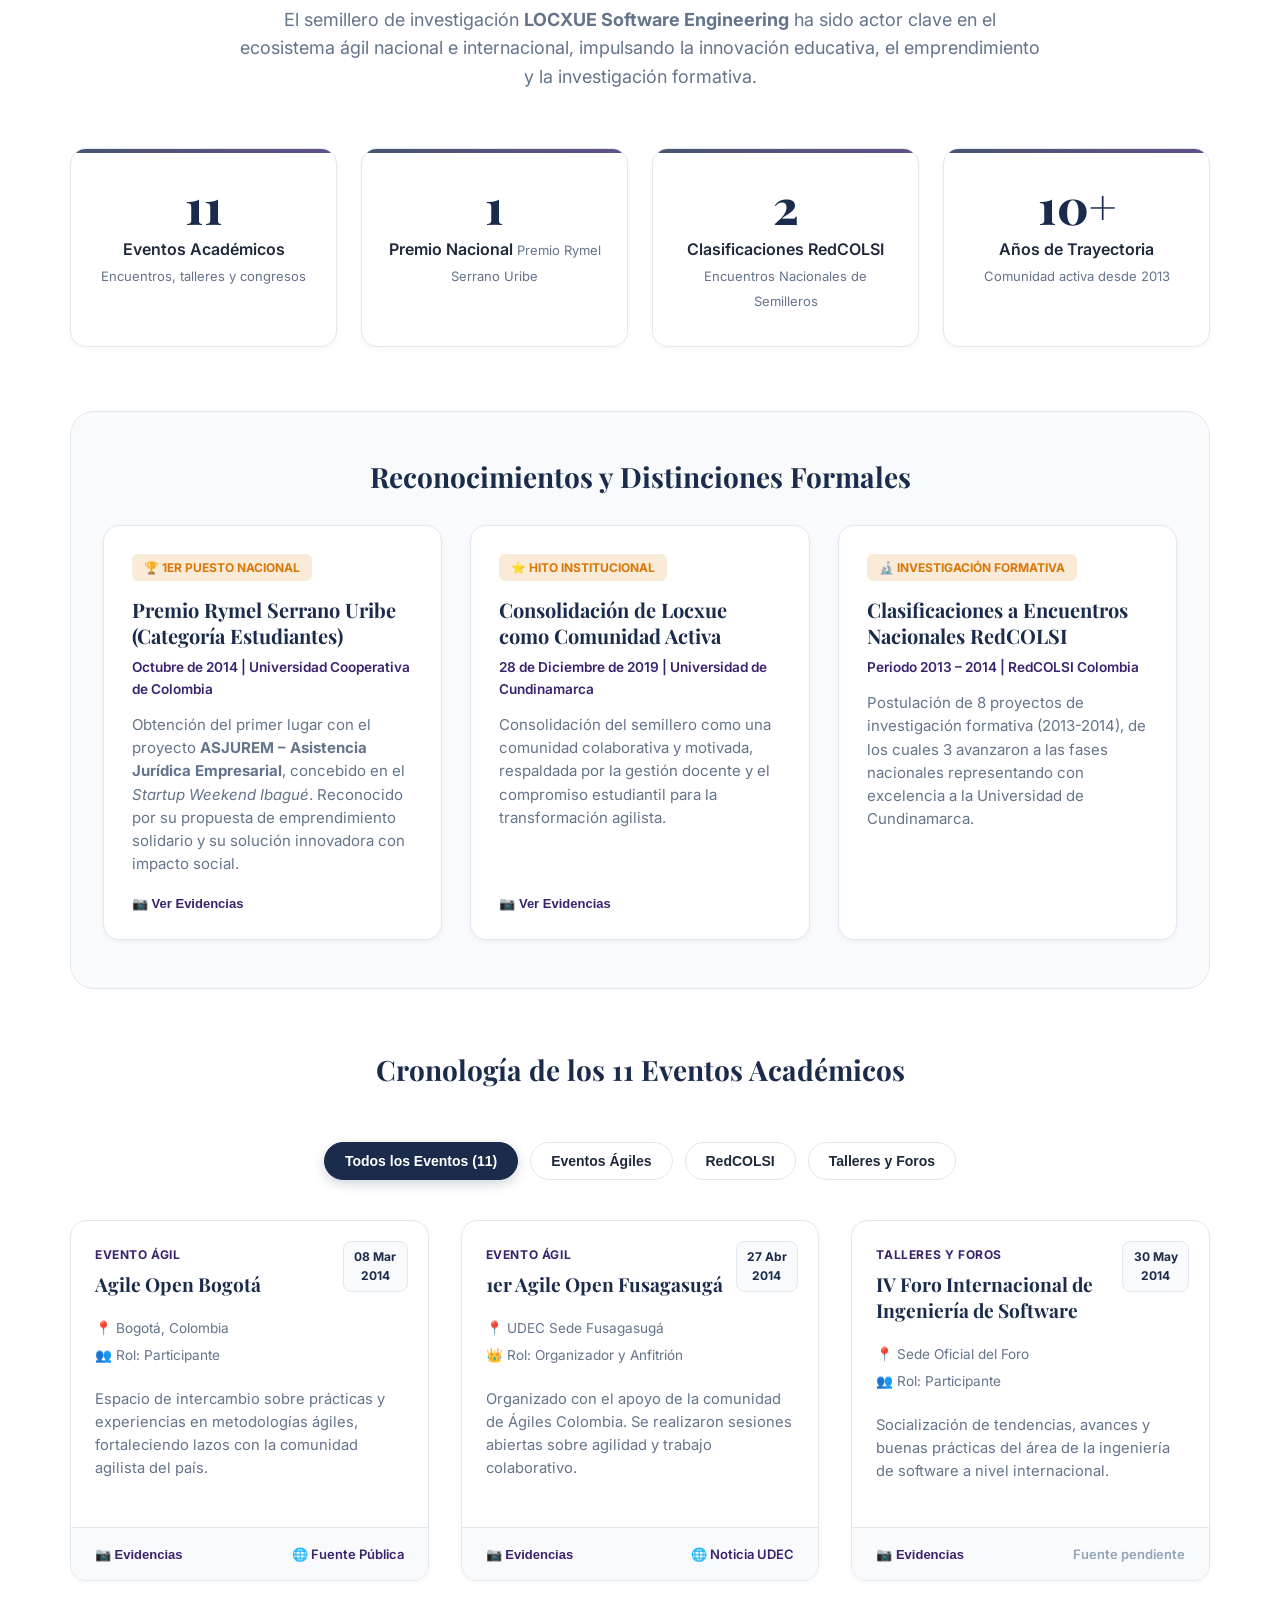
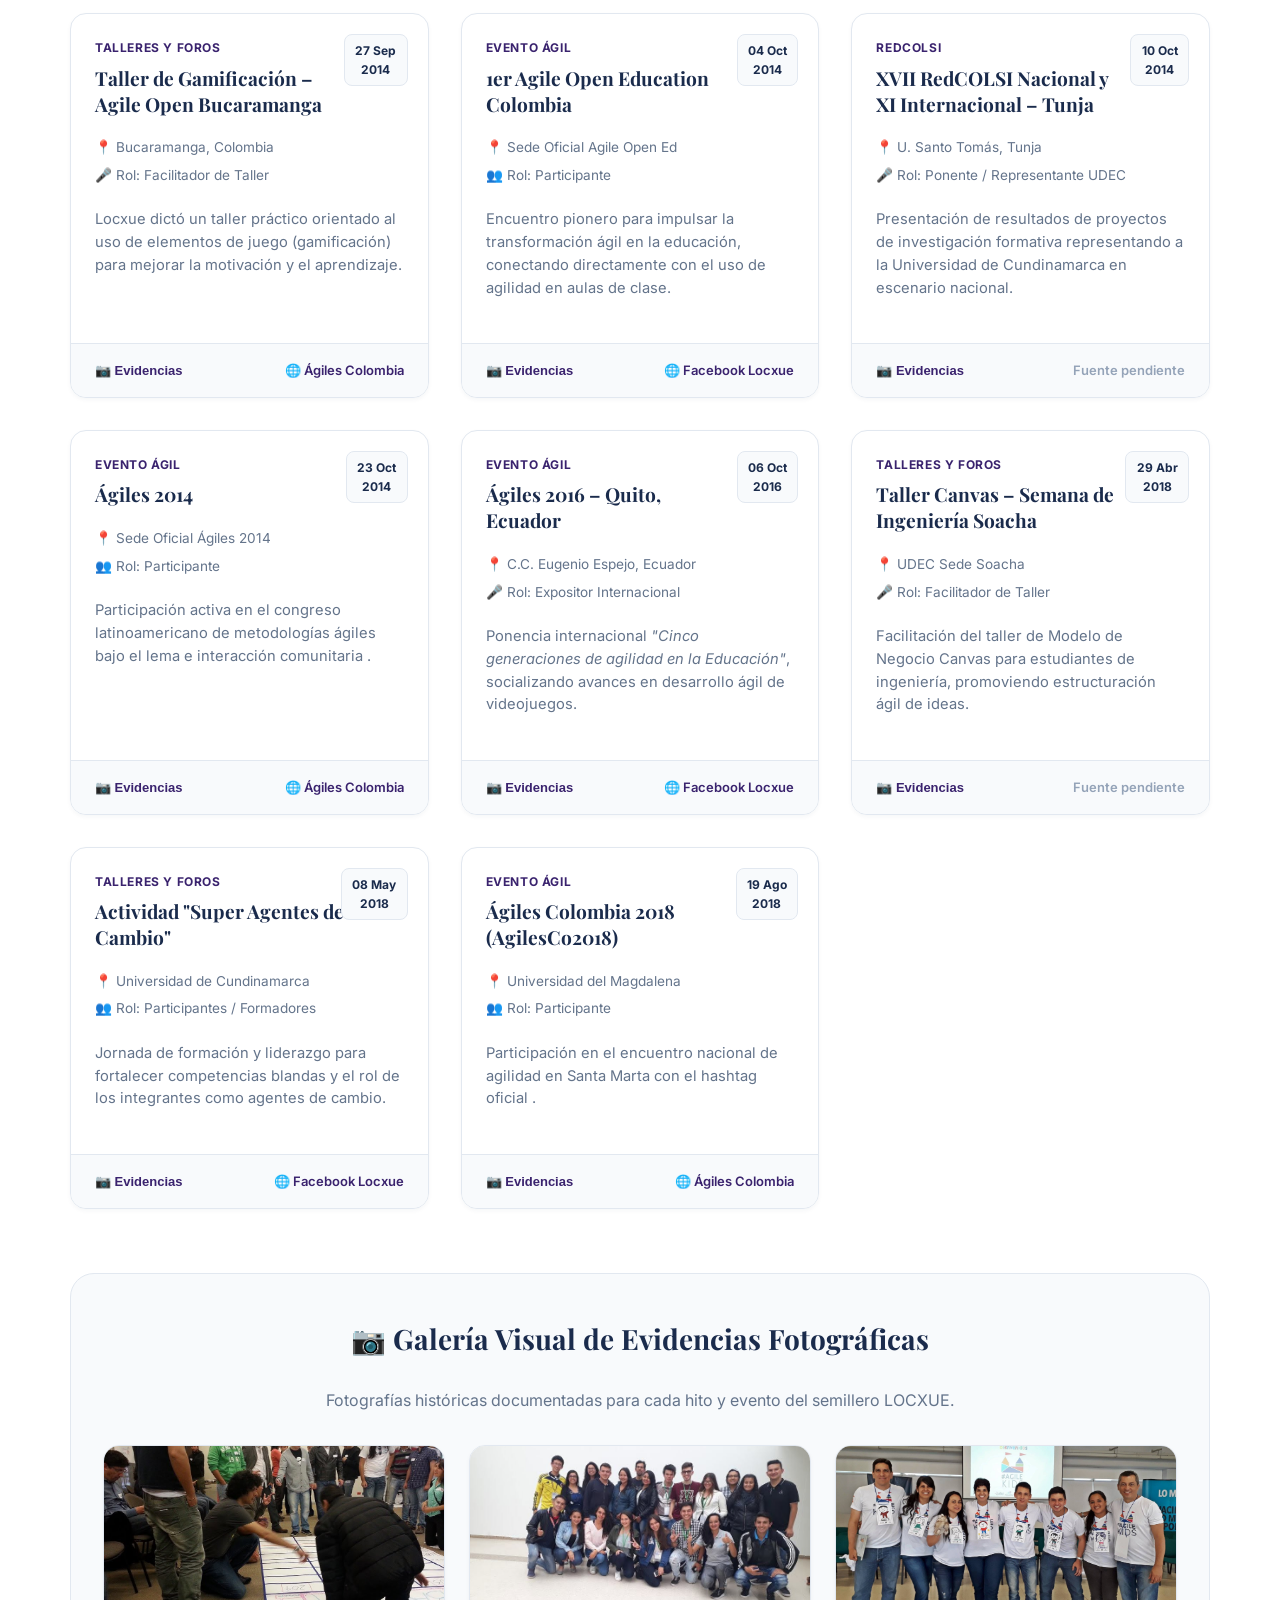
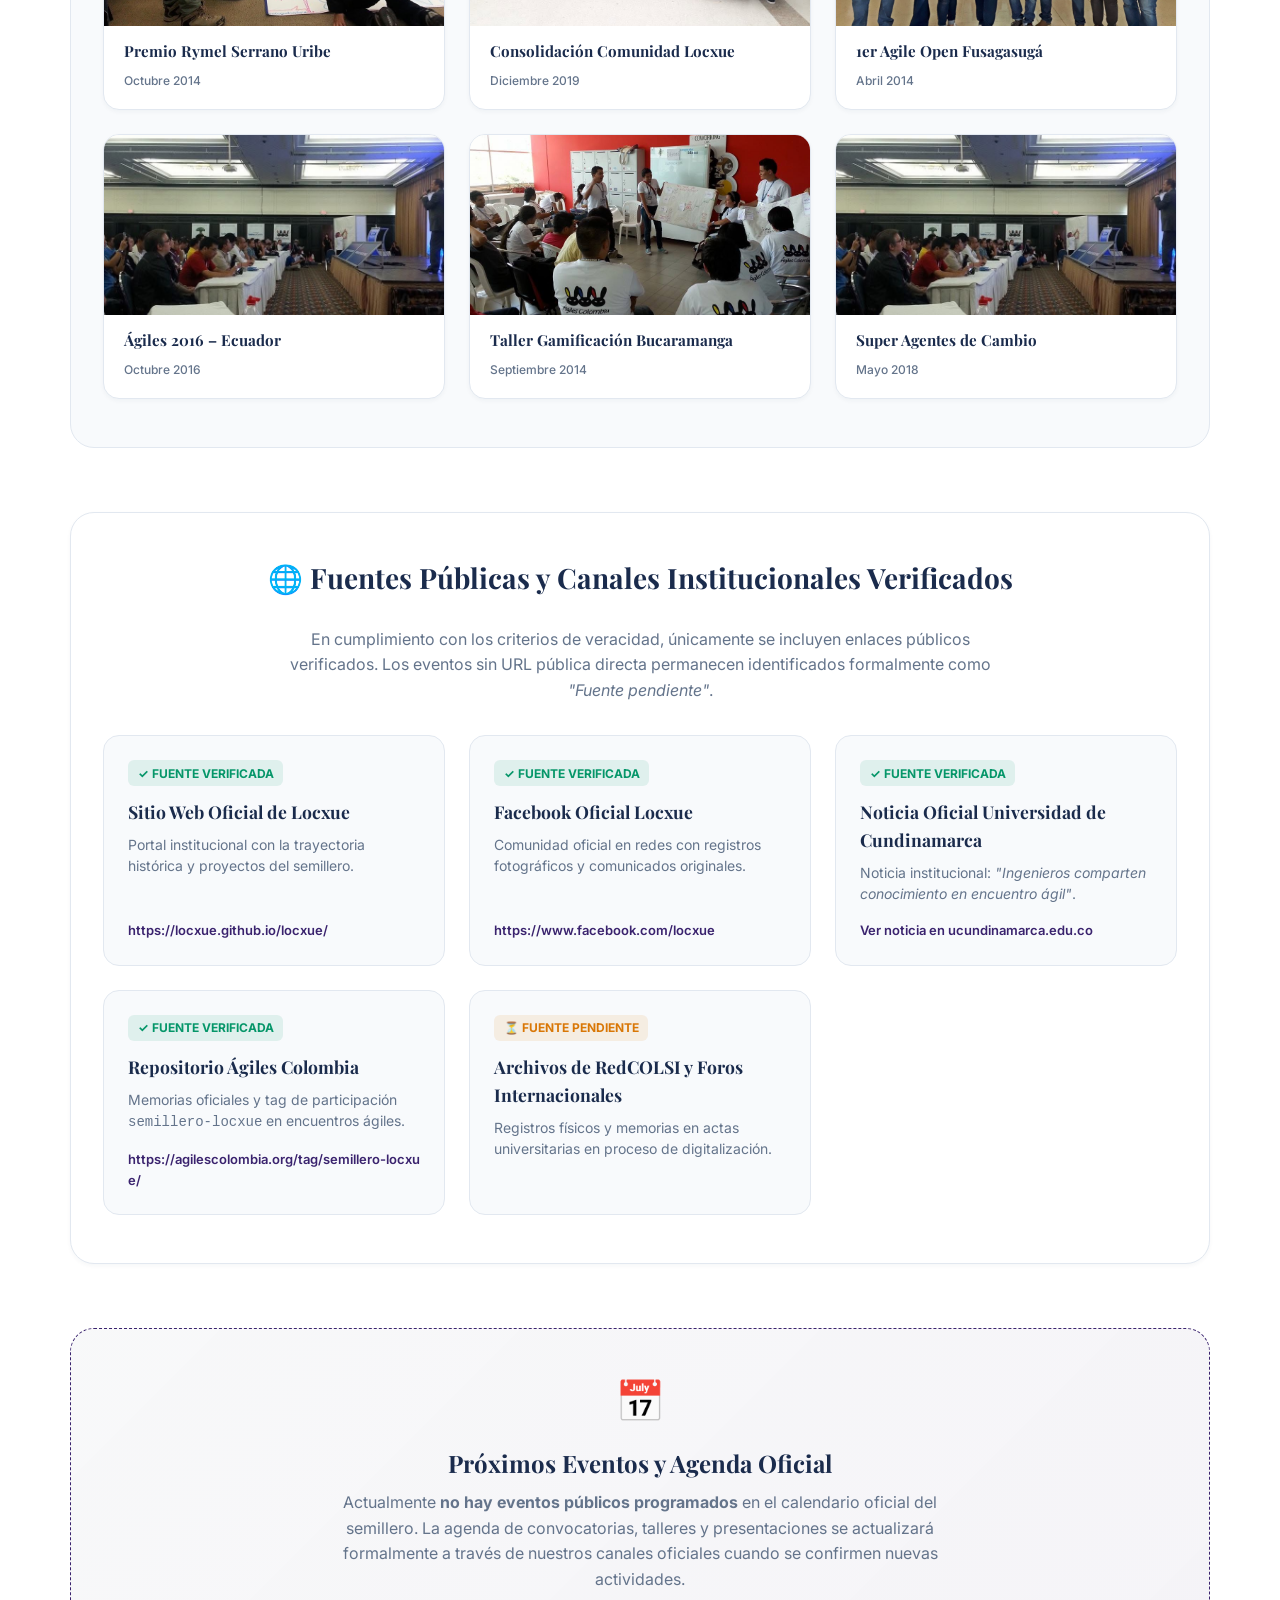
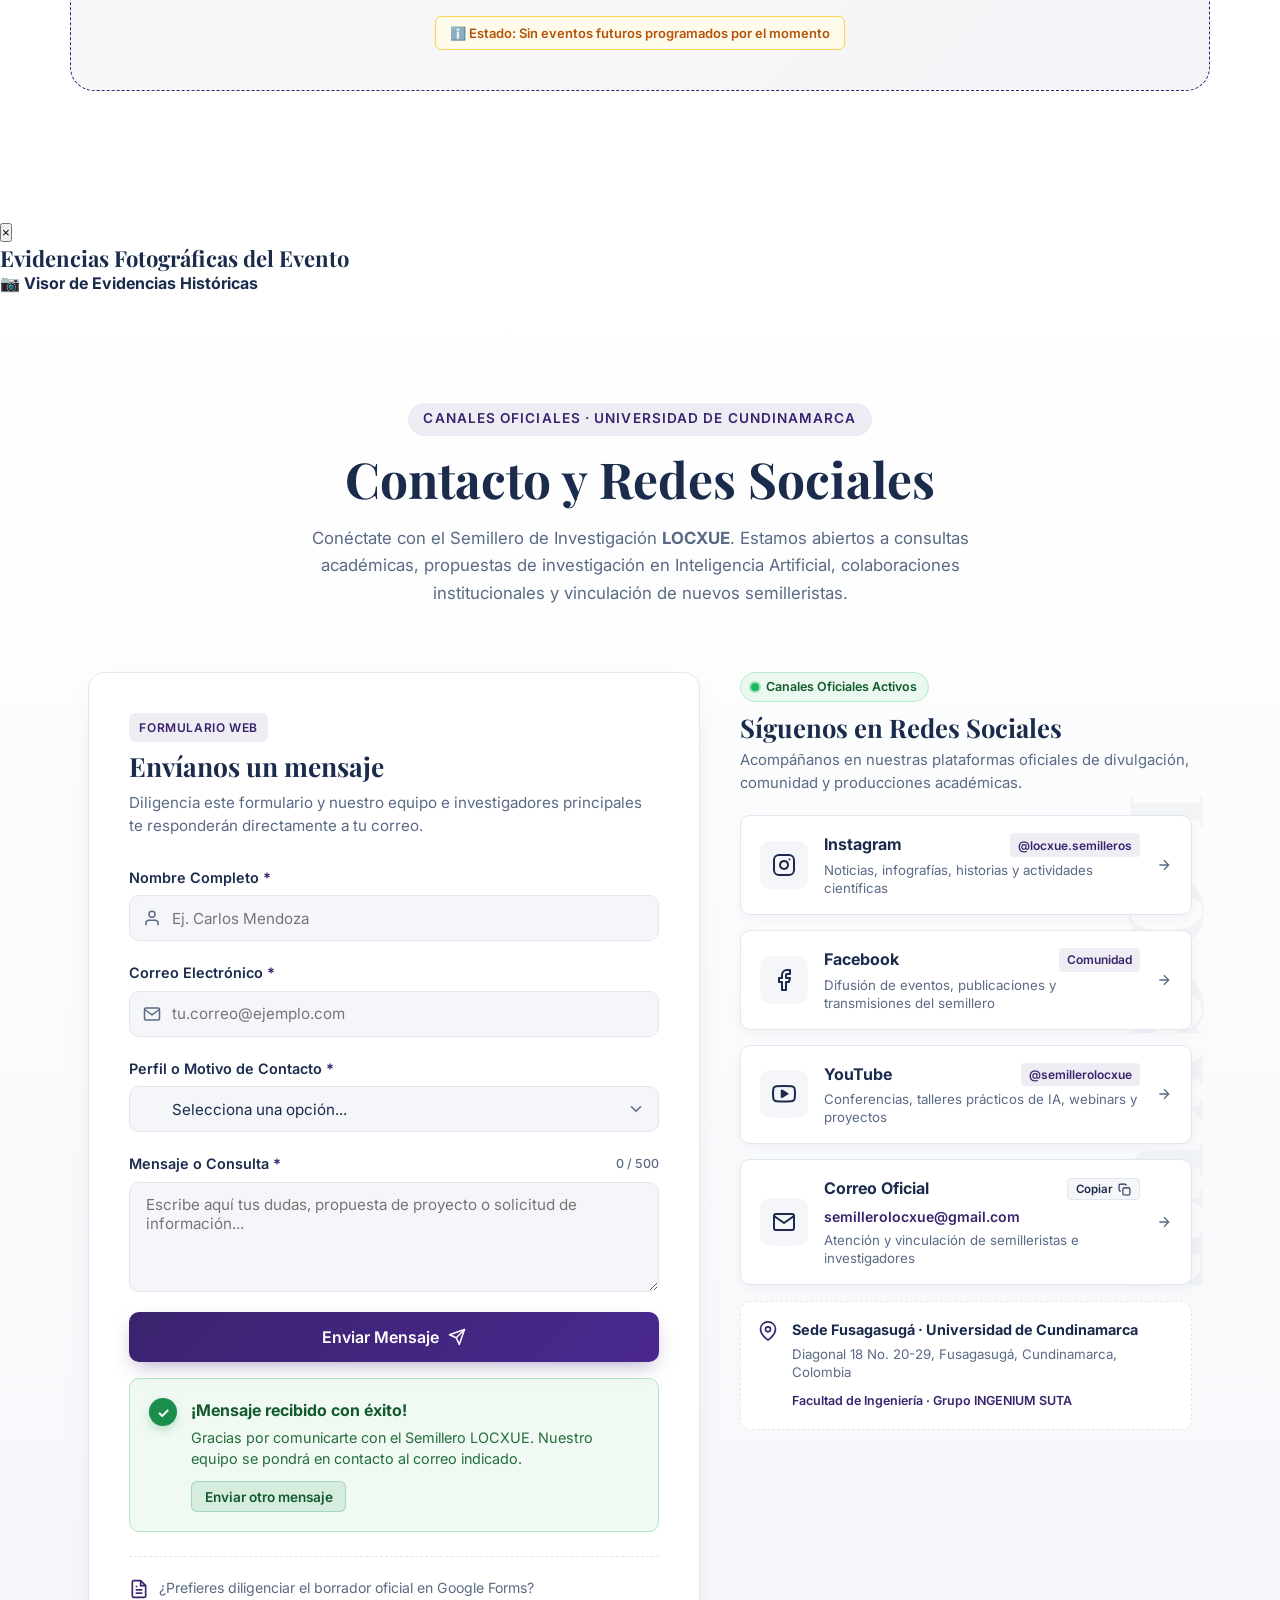
==== commit ba70ed12: "Asignar fotografia a Julián Andrés Villamizar Bonilla" ====
--- a/web/index.html
+++ b/web/index.html
@@ -407,7 +407,7 @@
 
             <article class="equipo__card" data-component="card-integrante">
               <div class="equipo__avatar-wrapper">
-                <img src="assets/img/avatar-placeholder.svg" alt="Foto de Julián Andrés Villamizar Bonilla" class="equipo__avatar">
+                <img src="assets/img/equipo/julian-villamizar.jpg" alt="Foto de Julián Andrés Villamizar Bonilla" class="equipo__avatar">
               </div>
               <span class="equipo__badge equipo__badge--integrante">Integrante</span>
               <h4 class="equipo__nombre">Julián Andrés Villamizar Bonilla</h4>
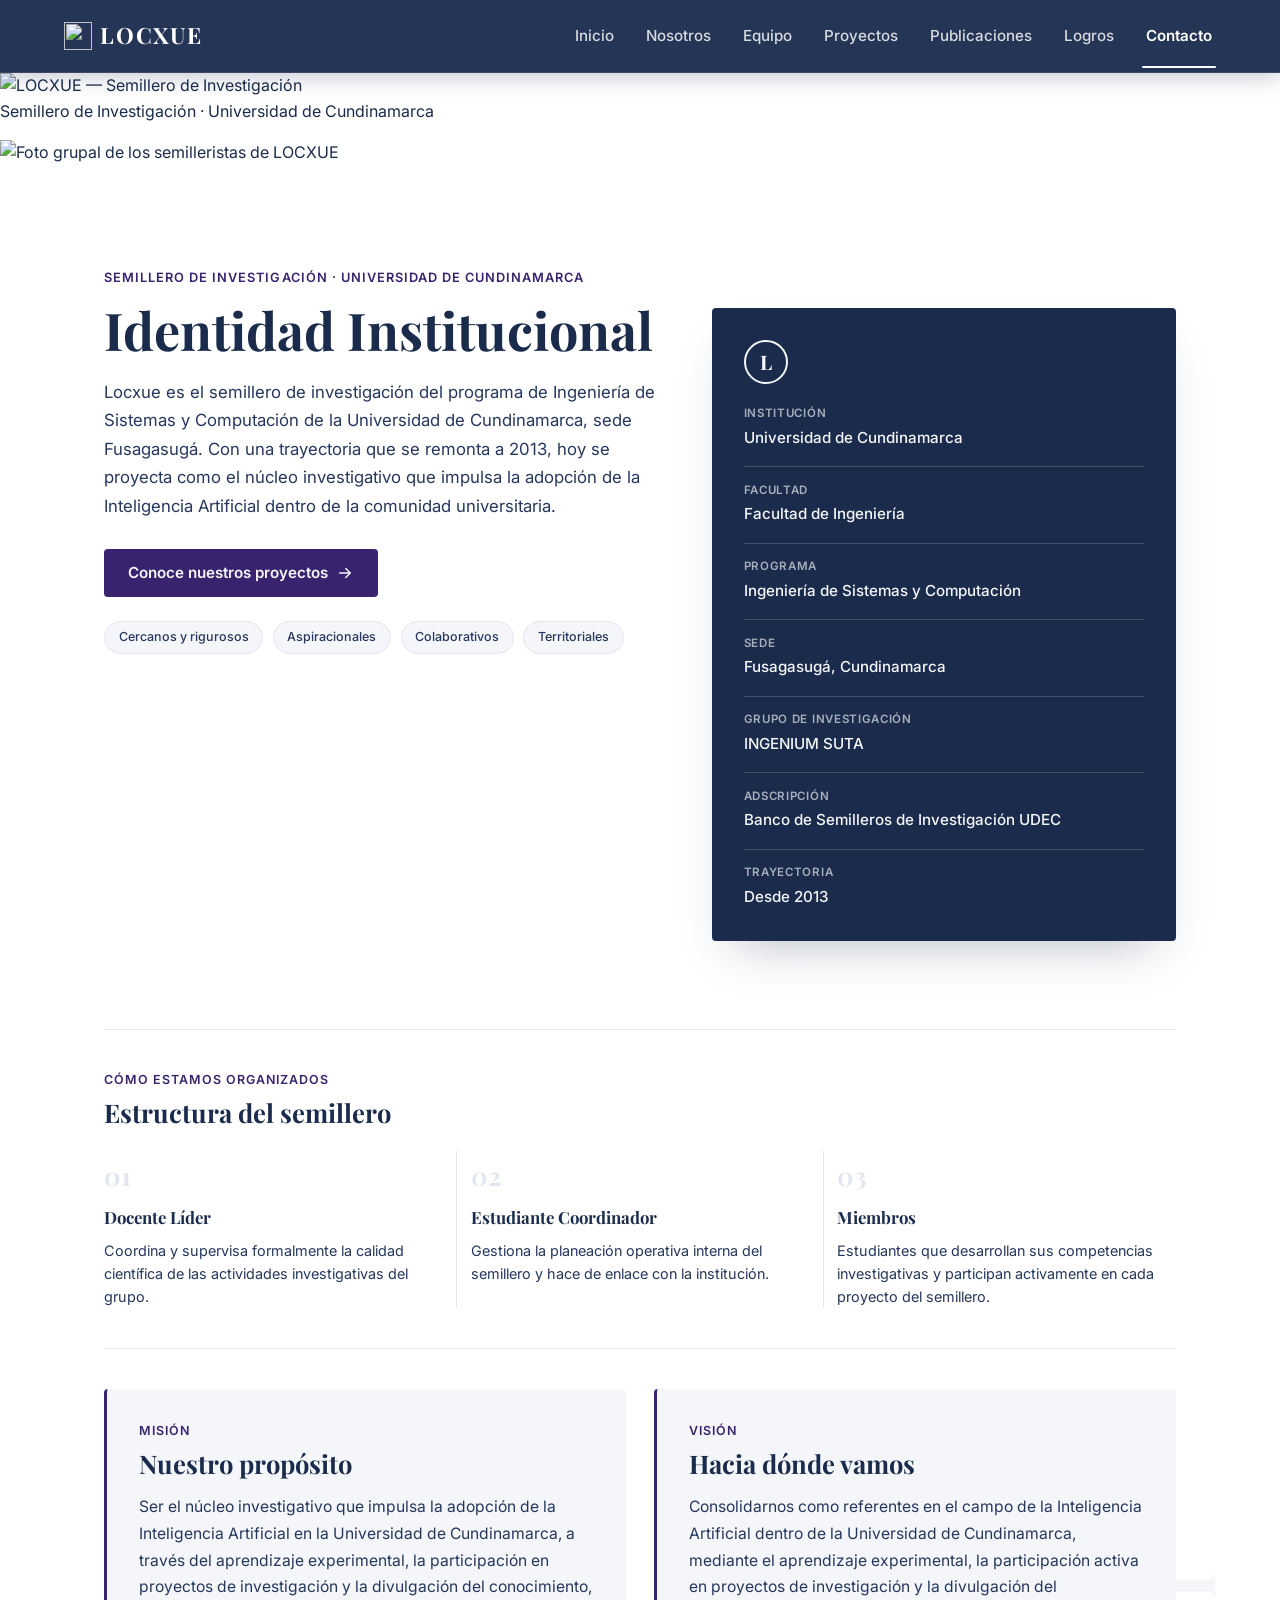
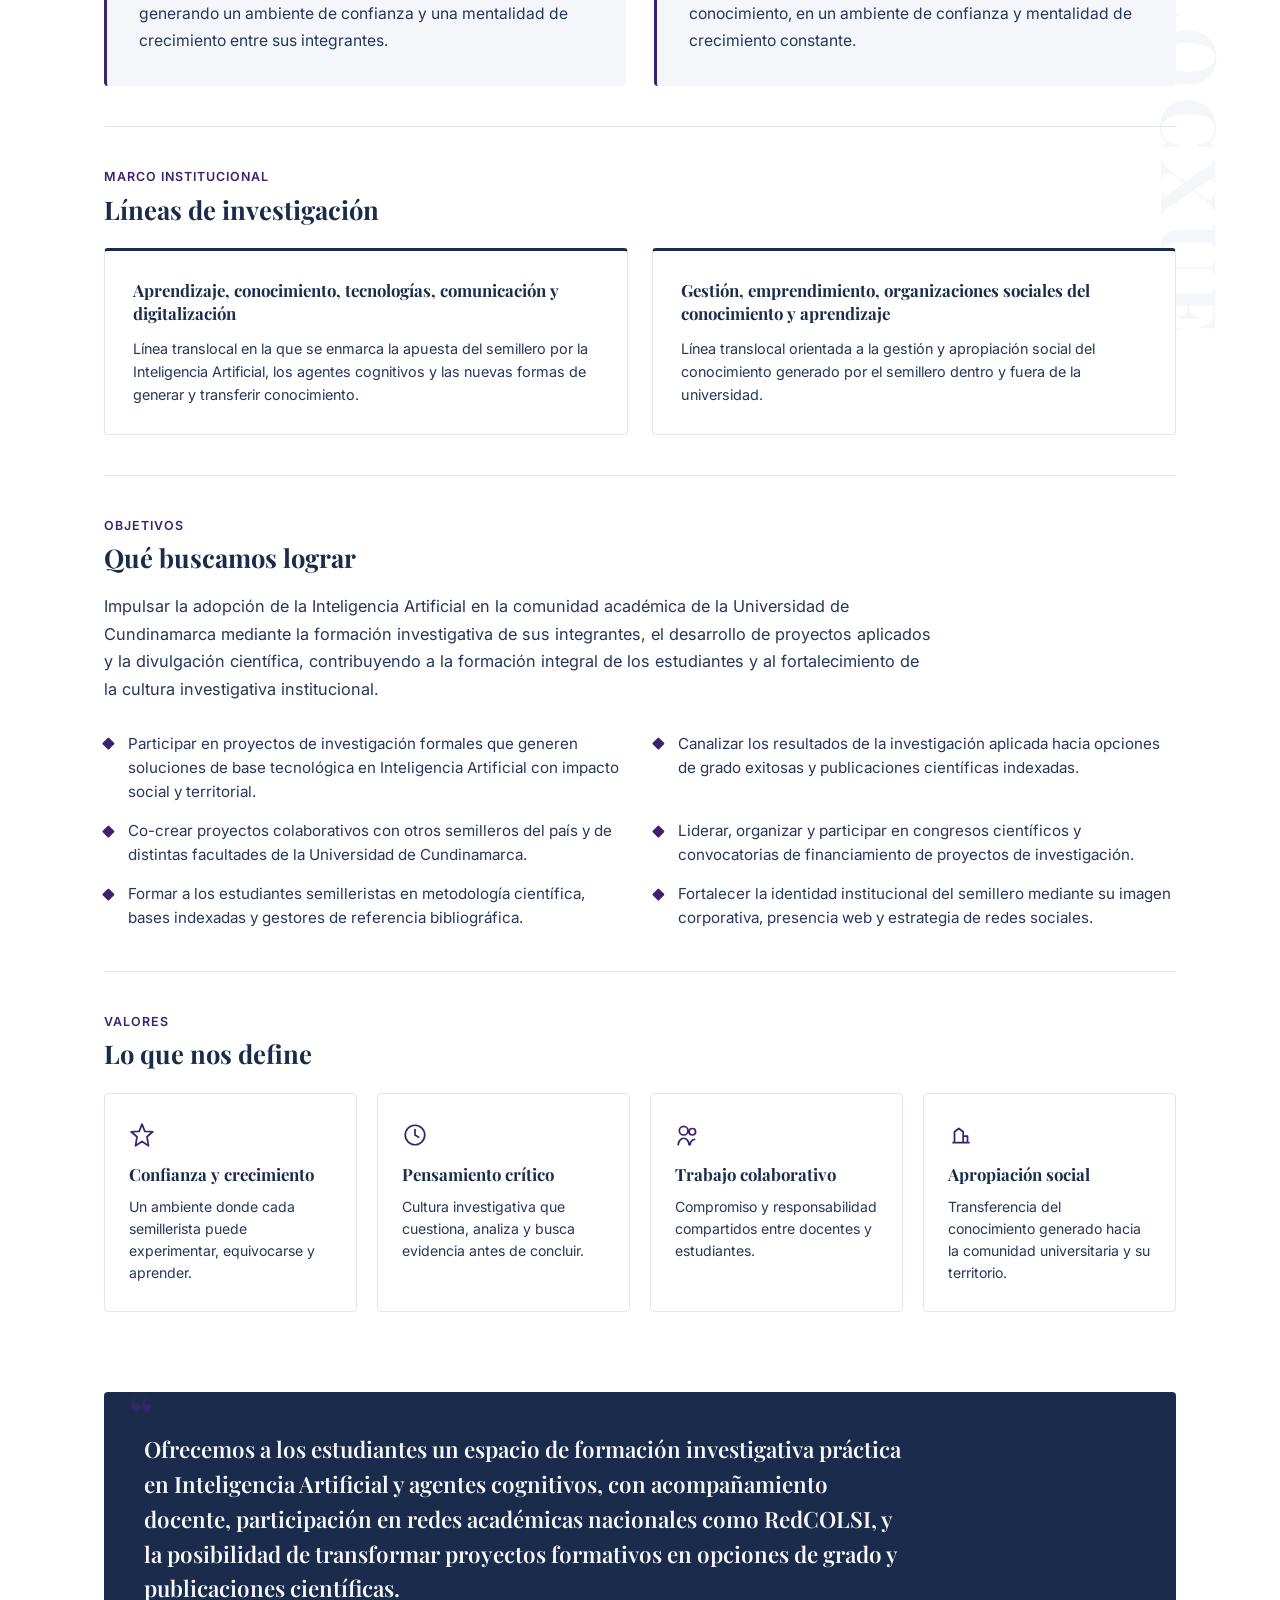
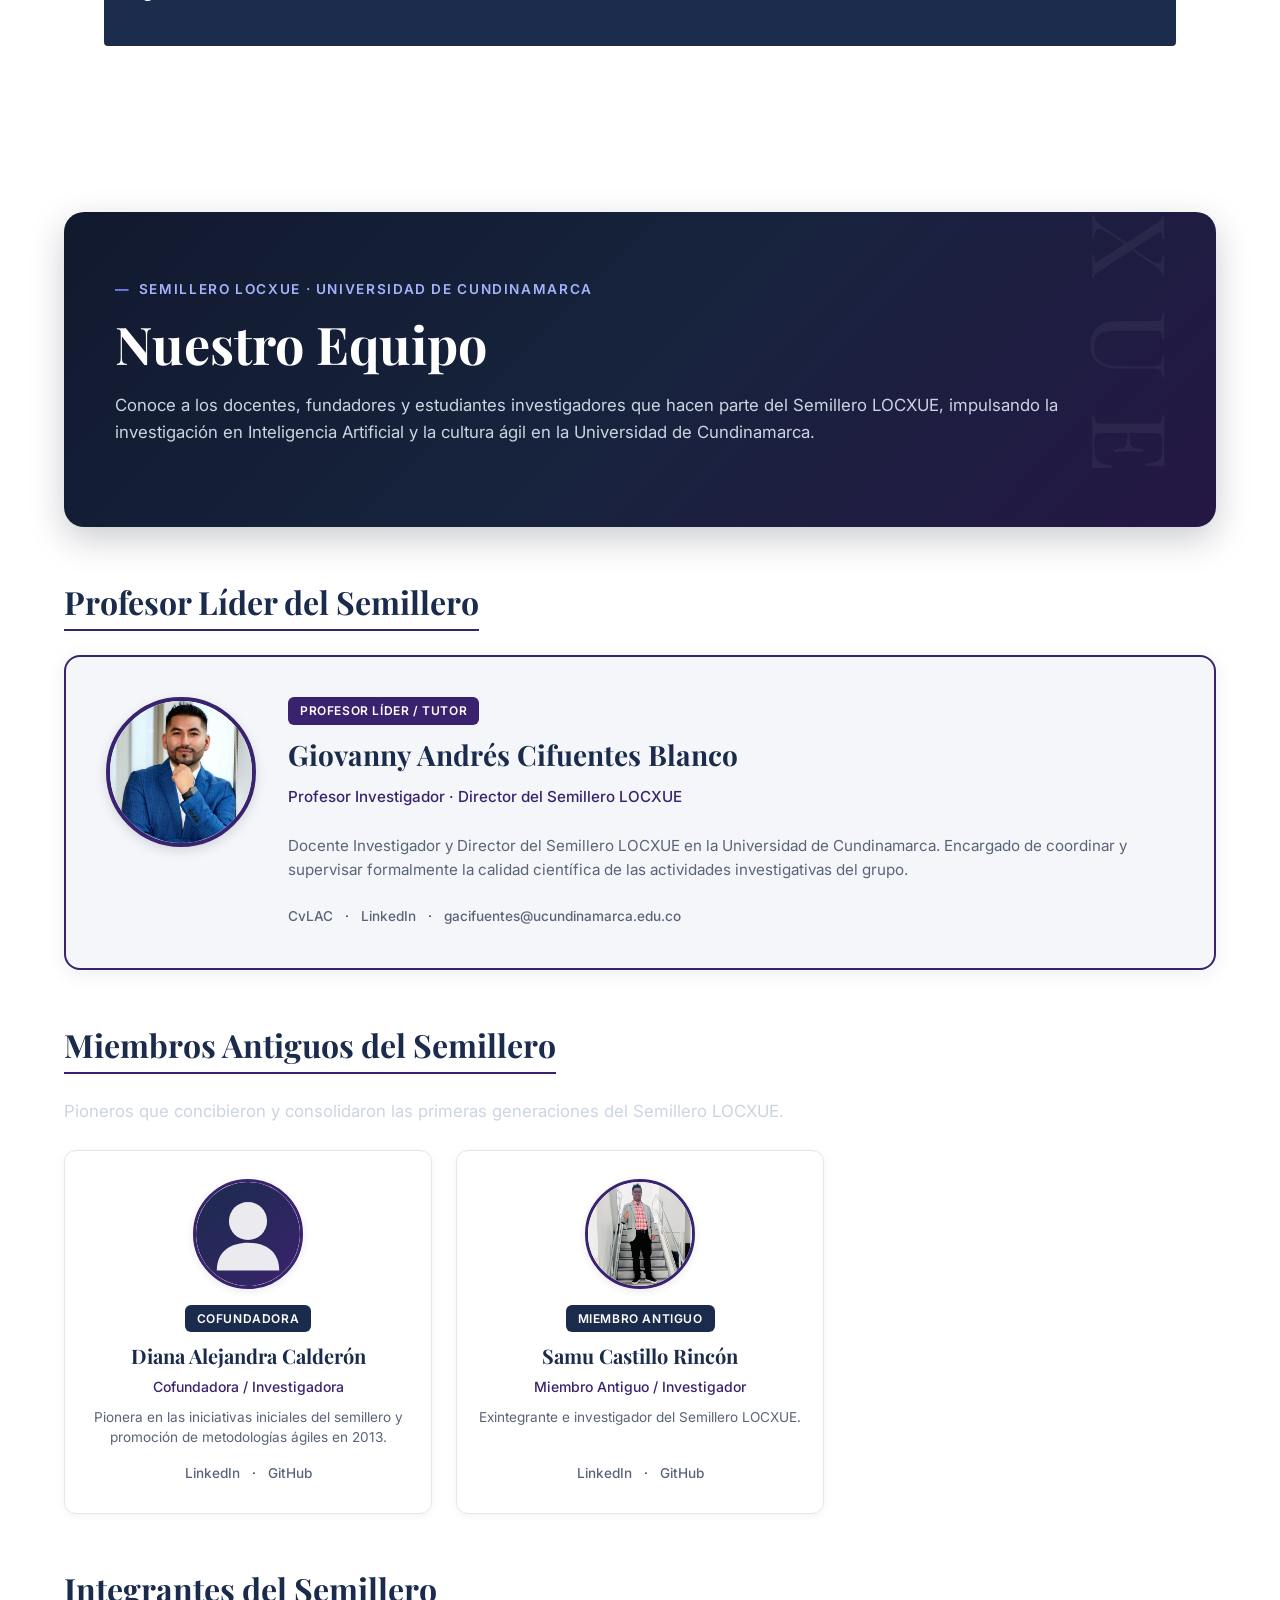
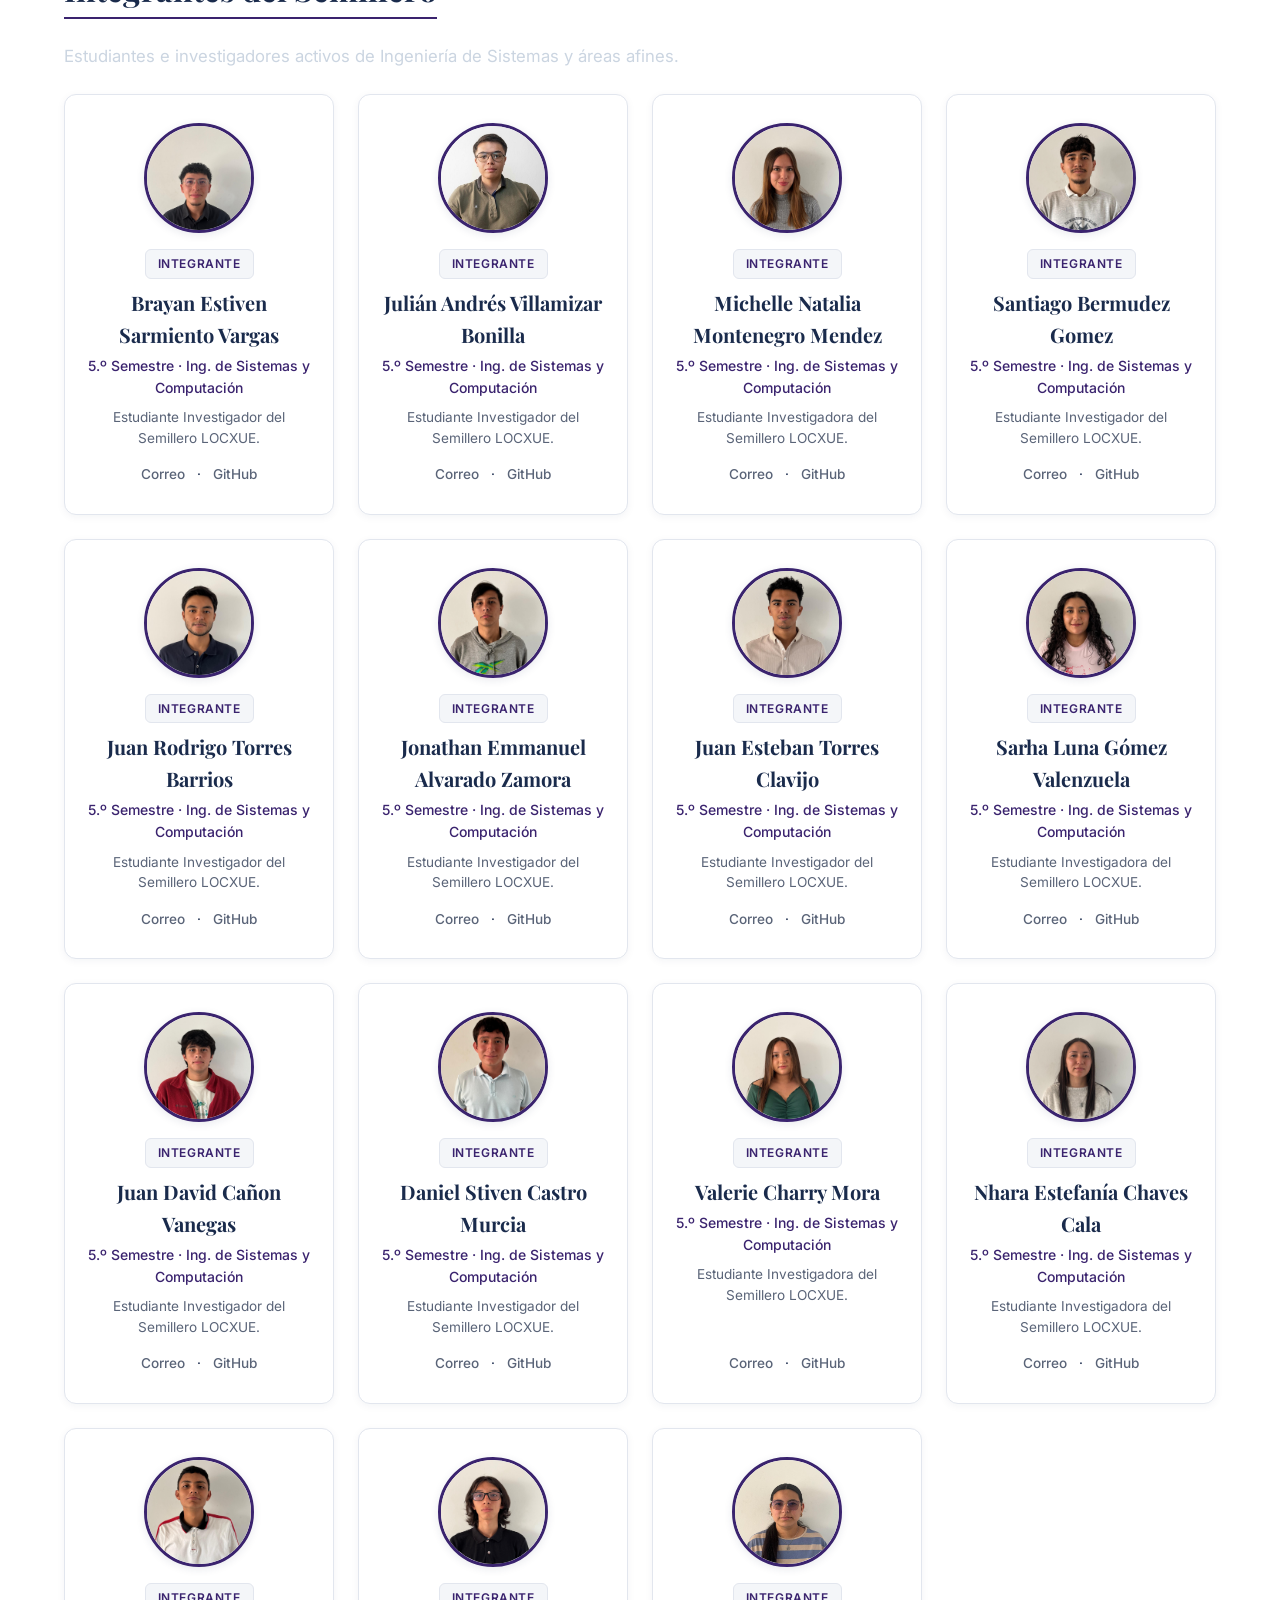
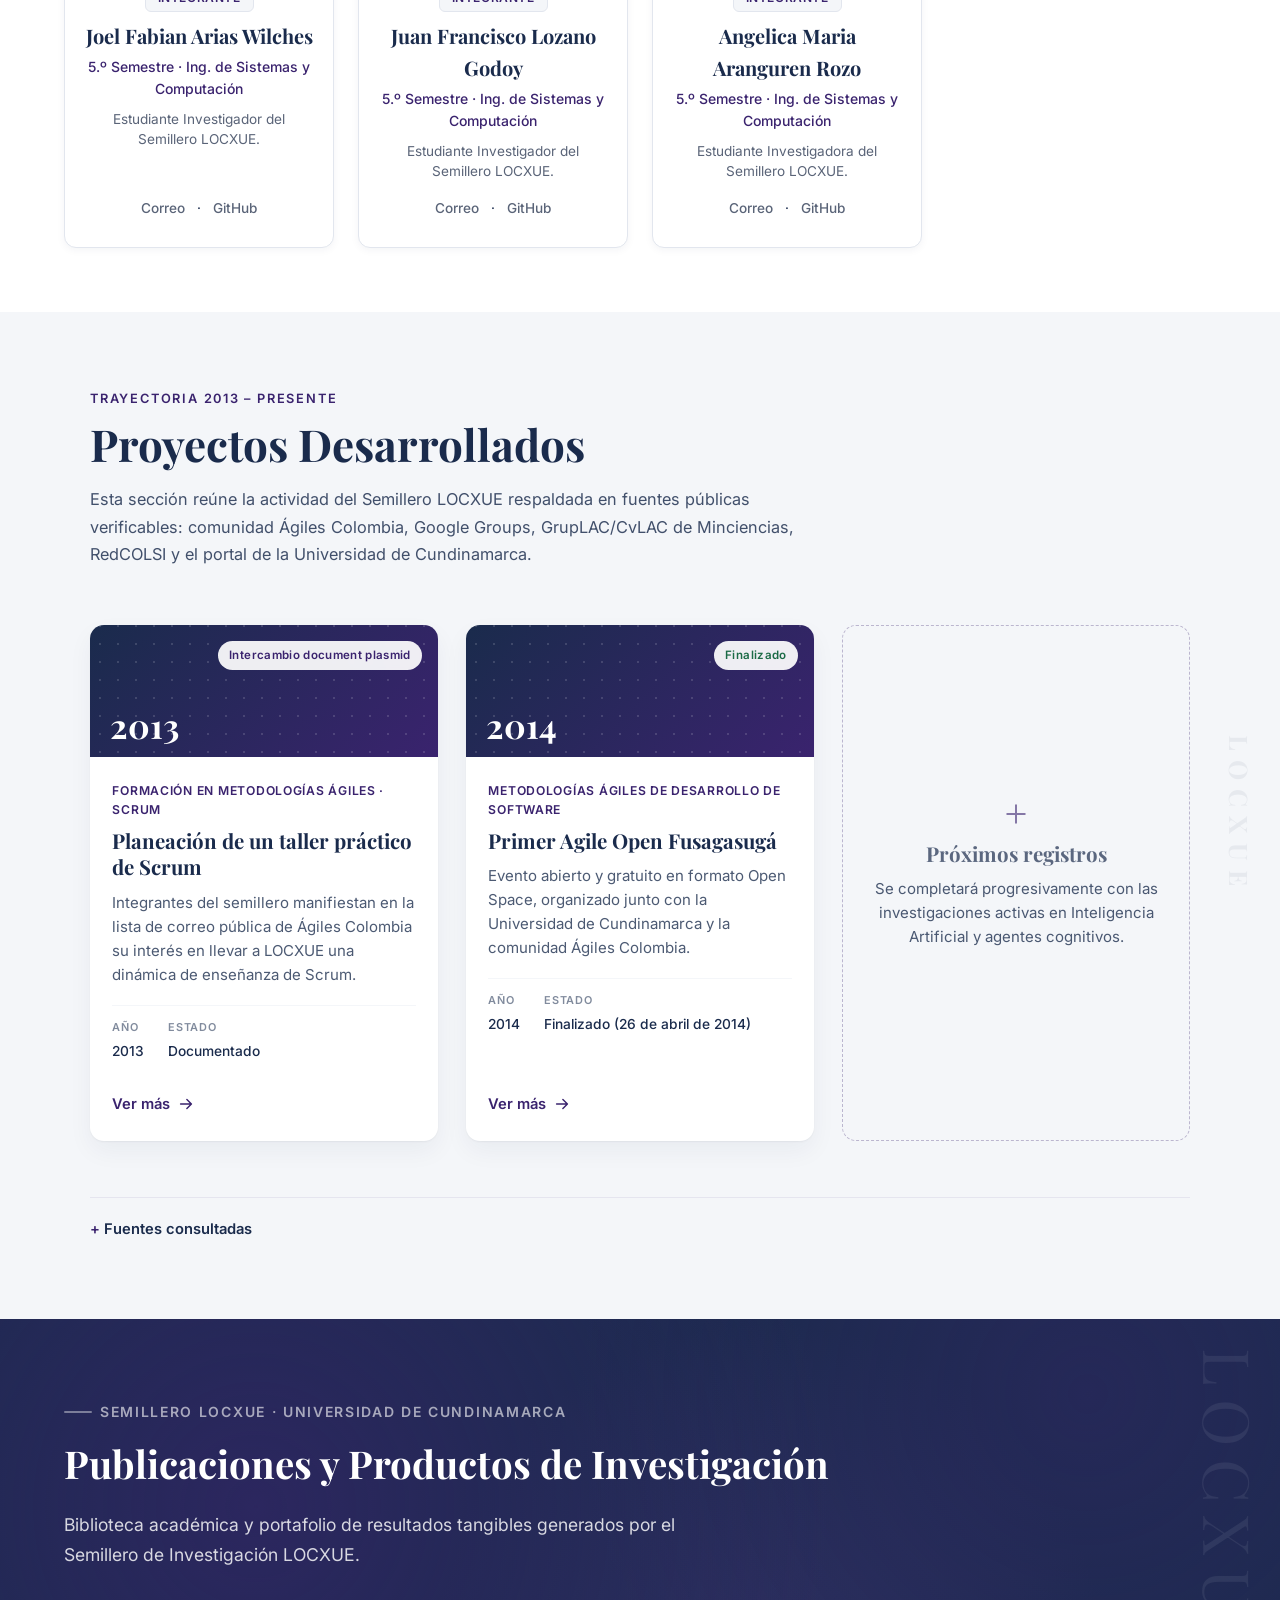
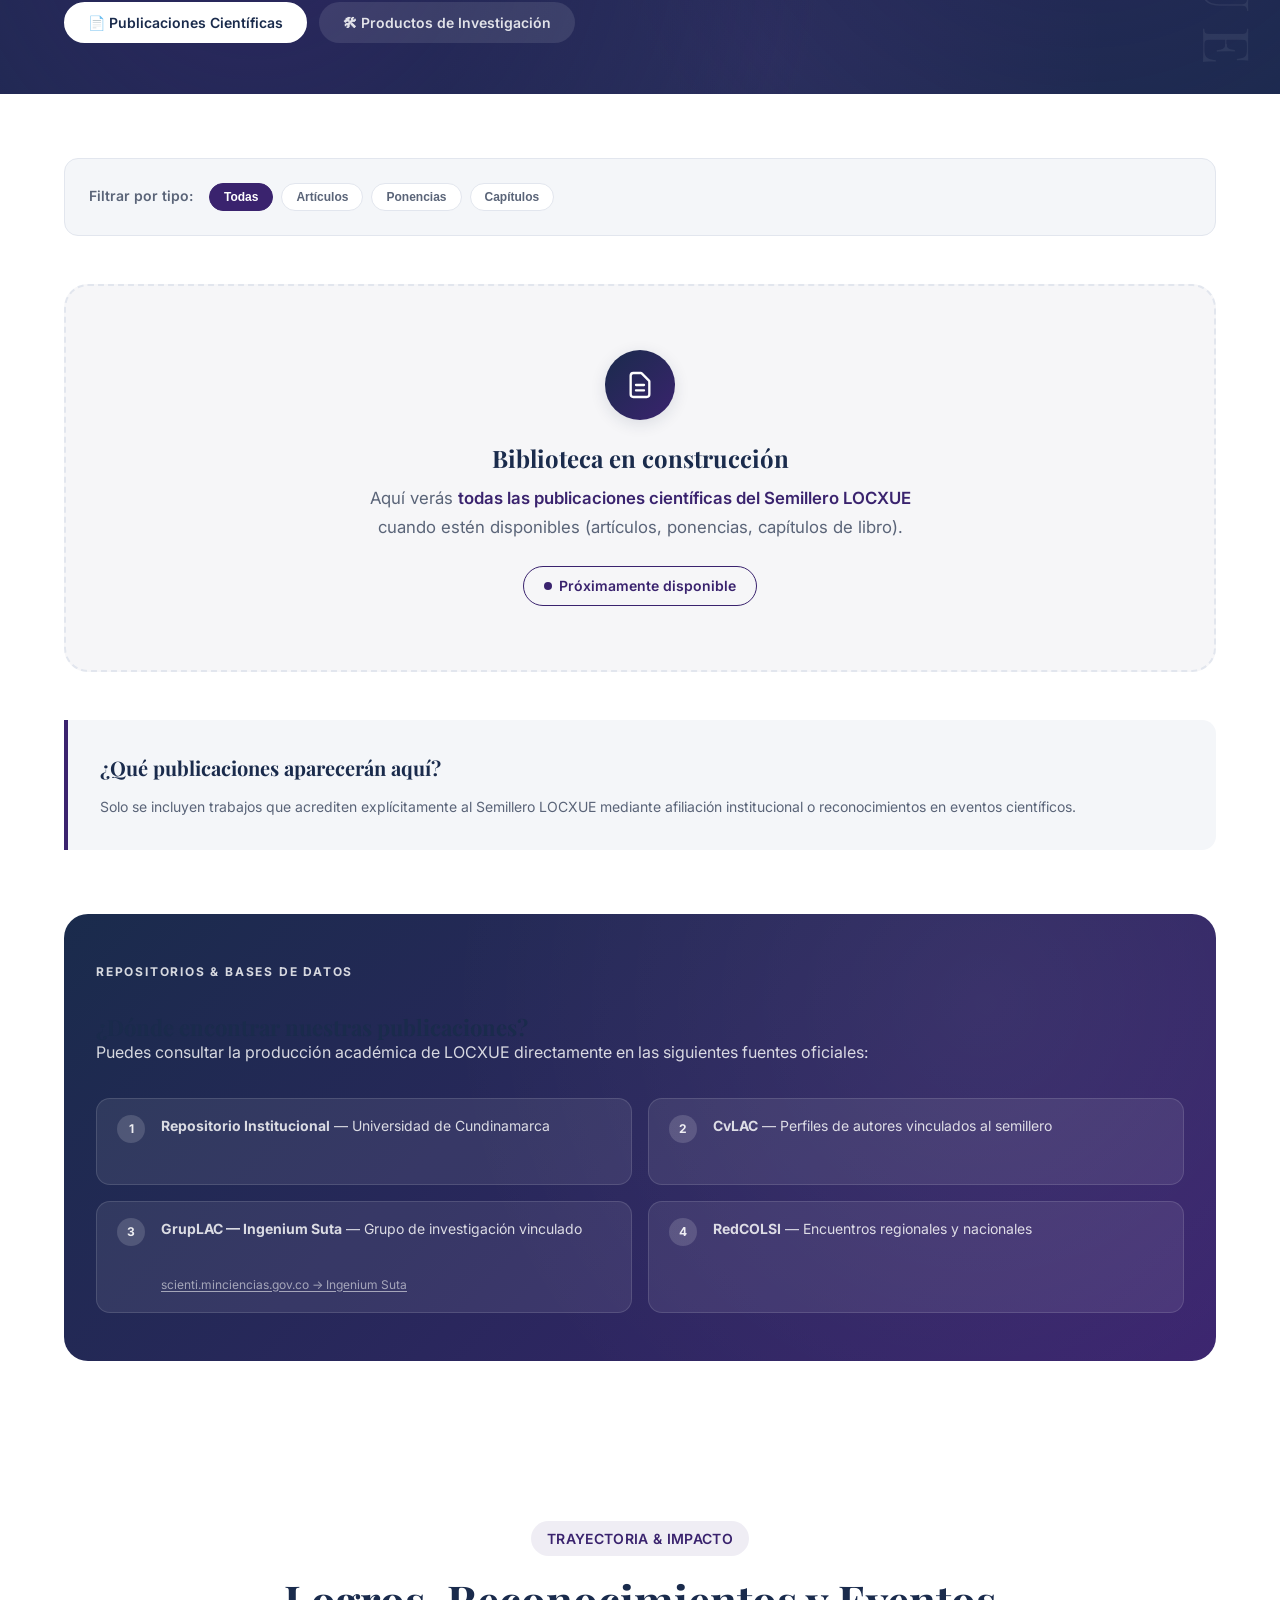
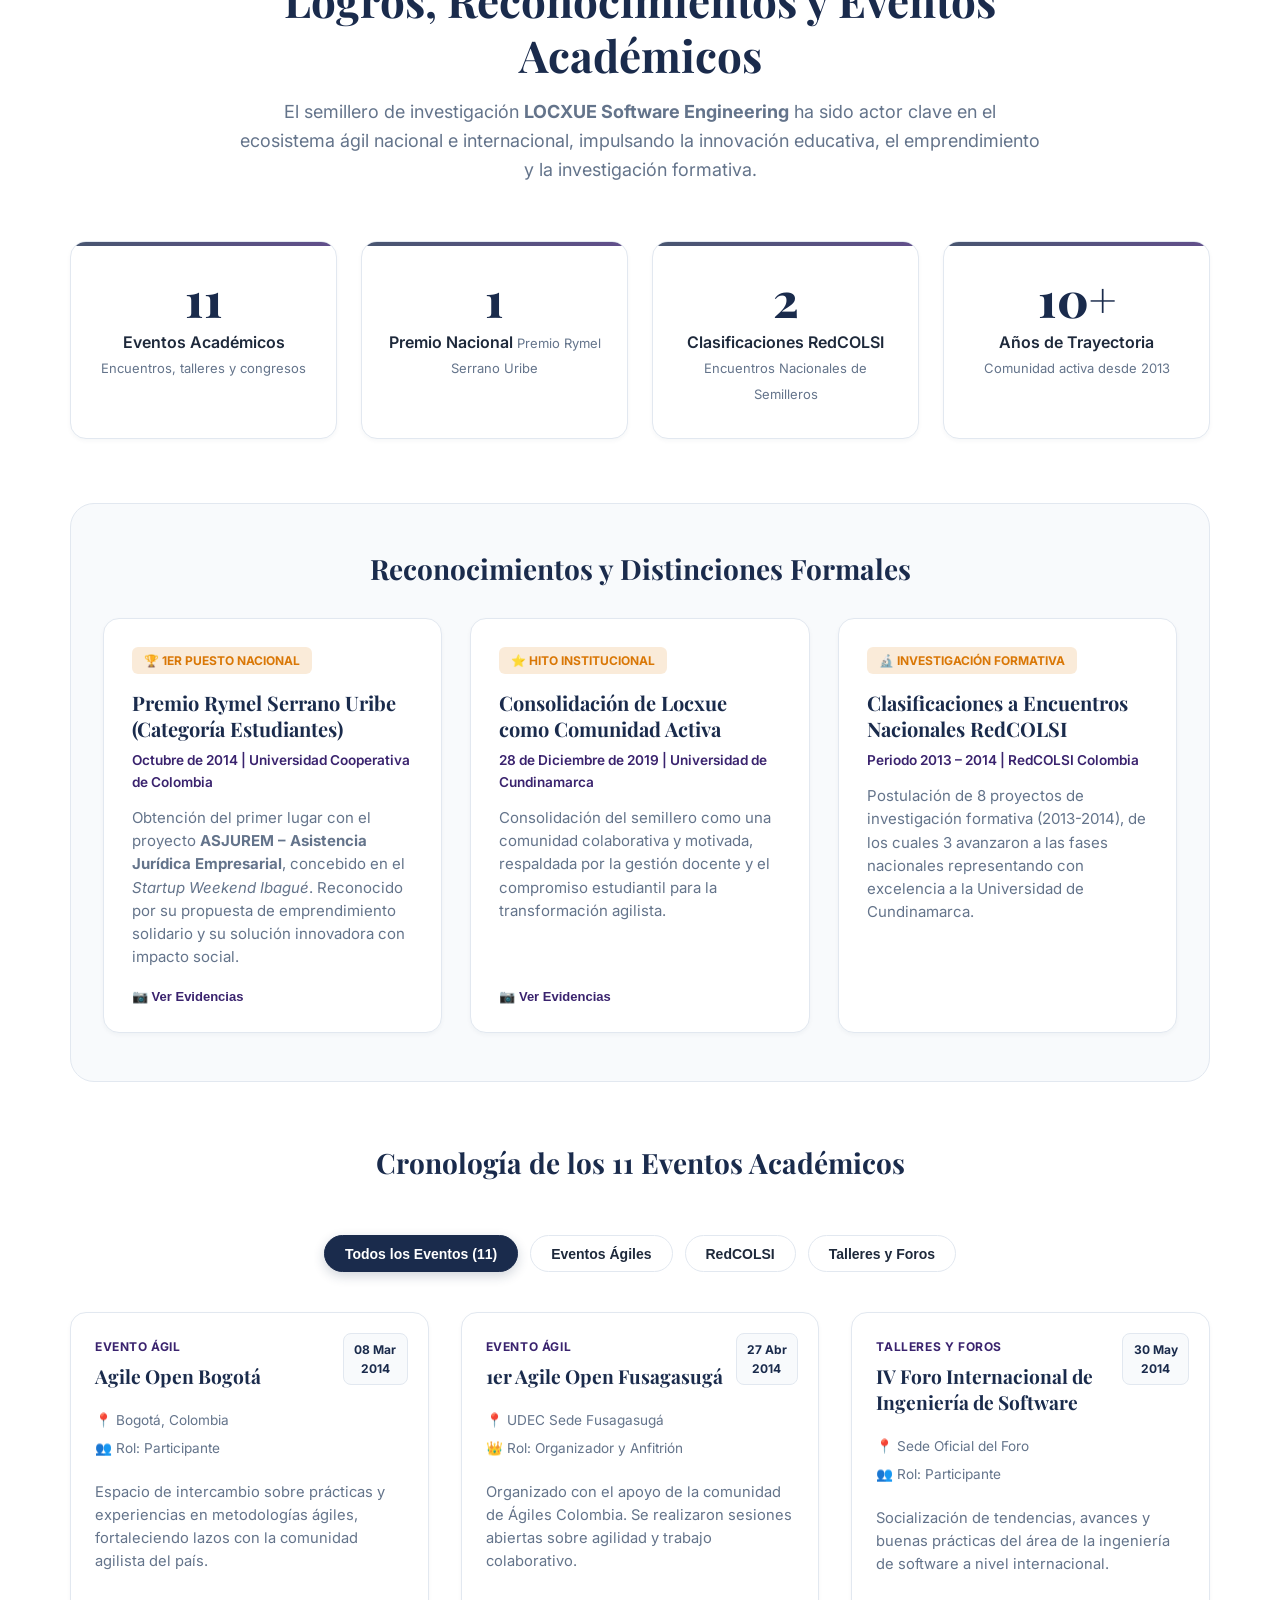
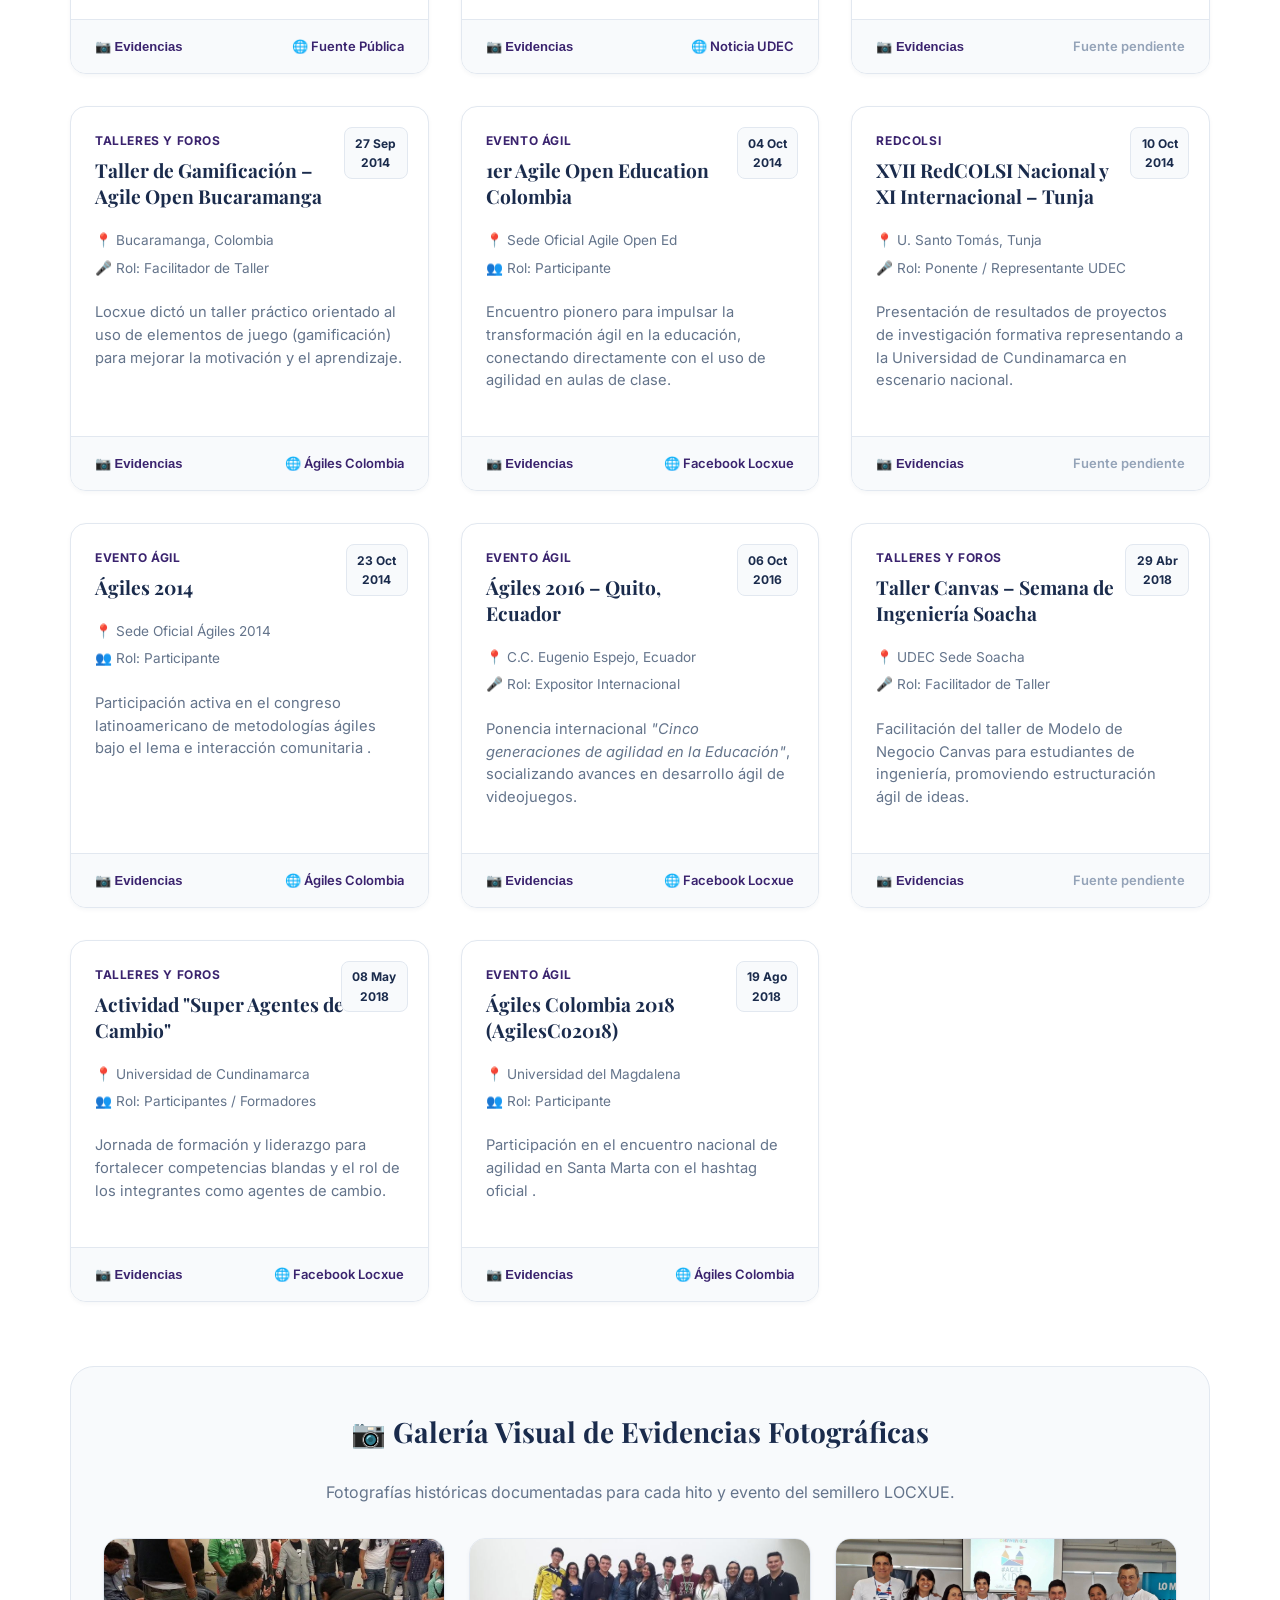
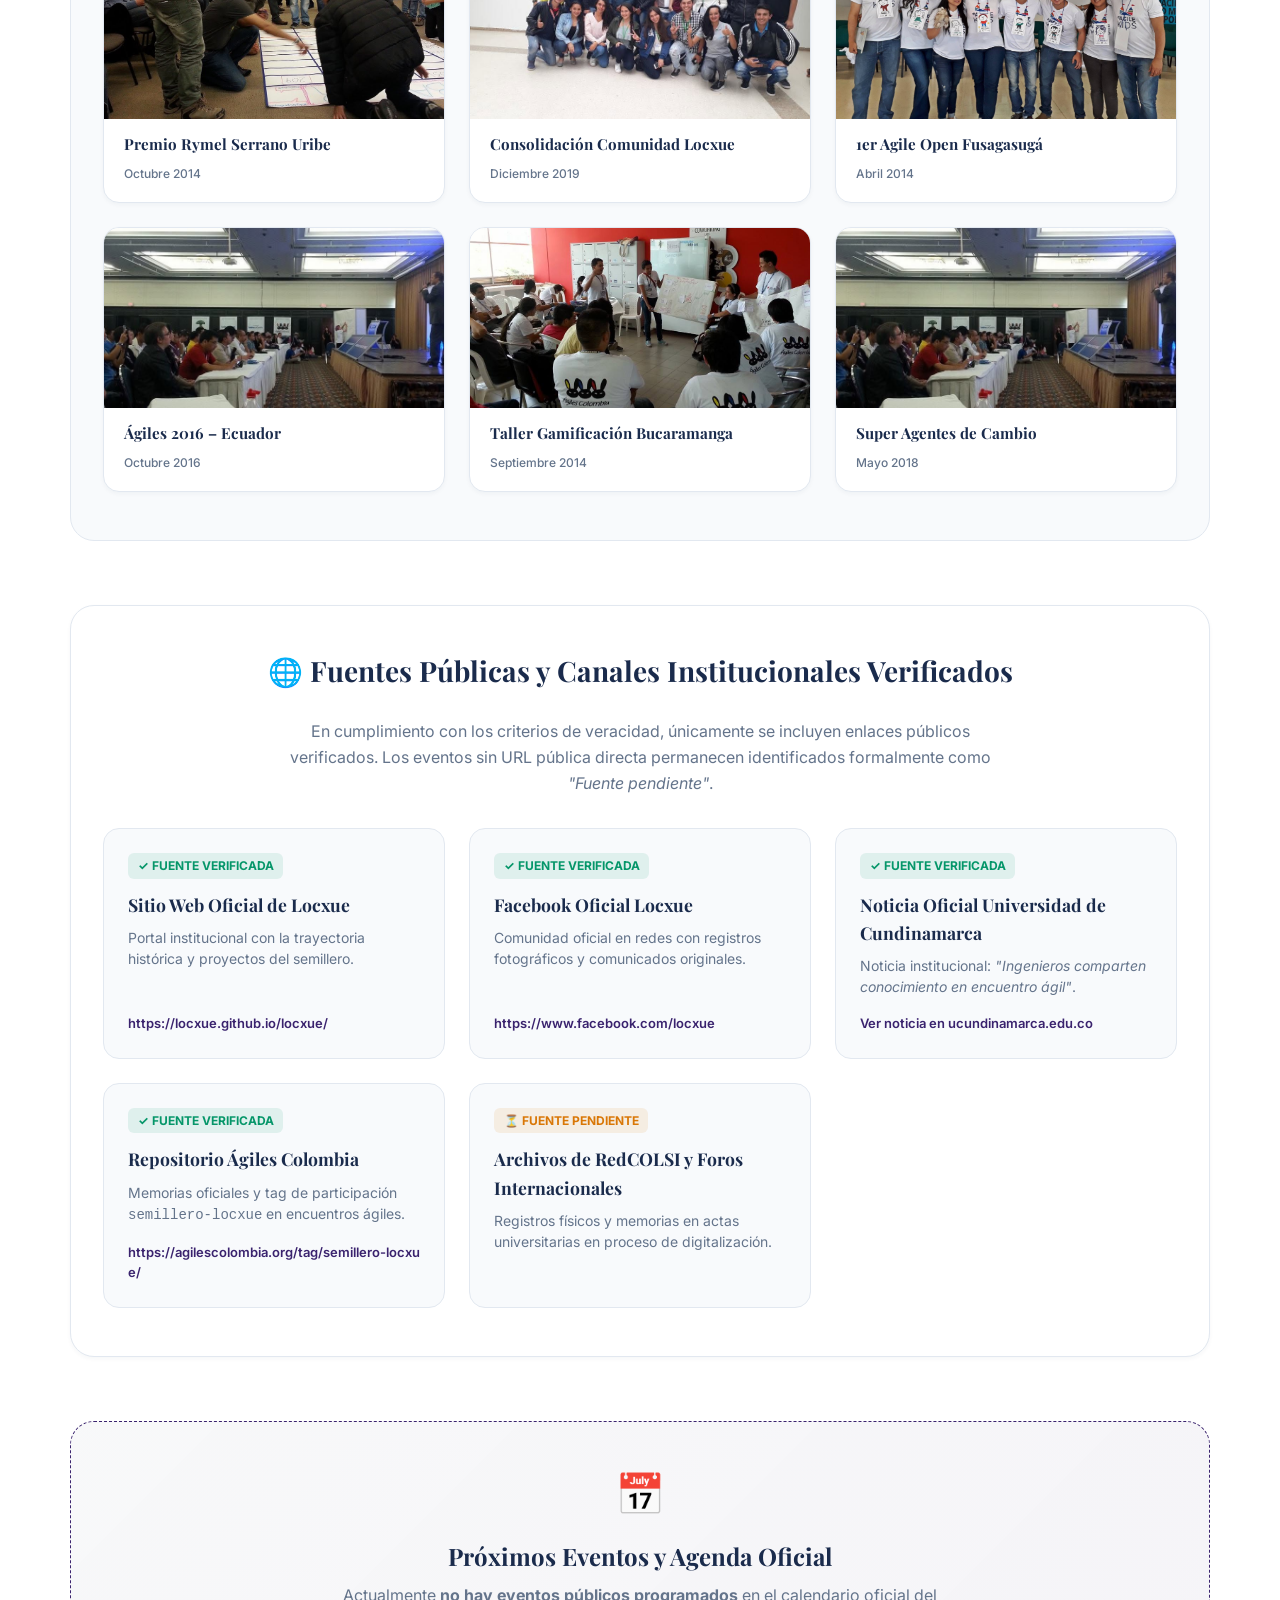
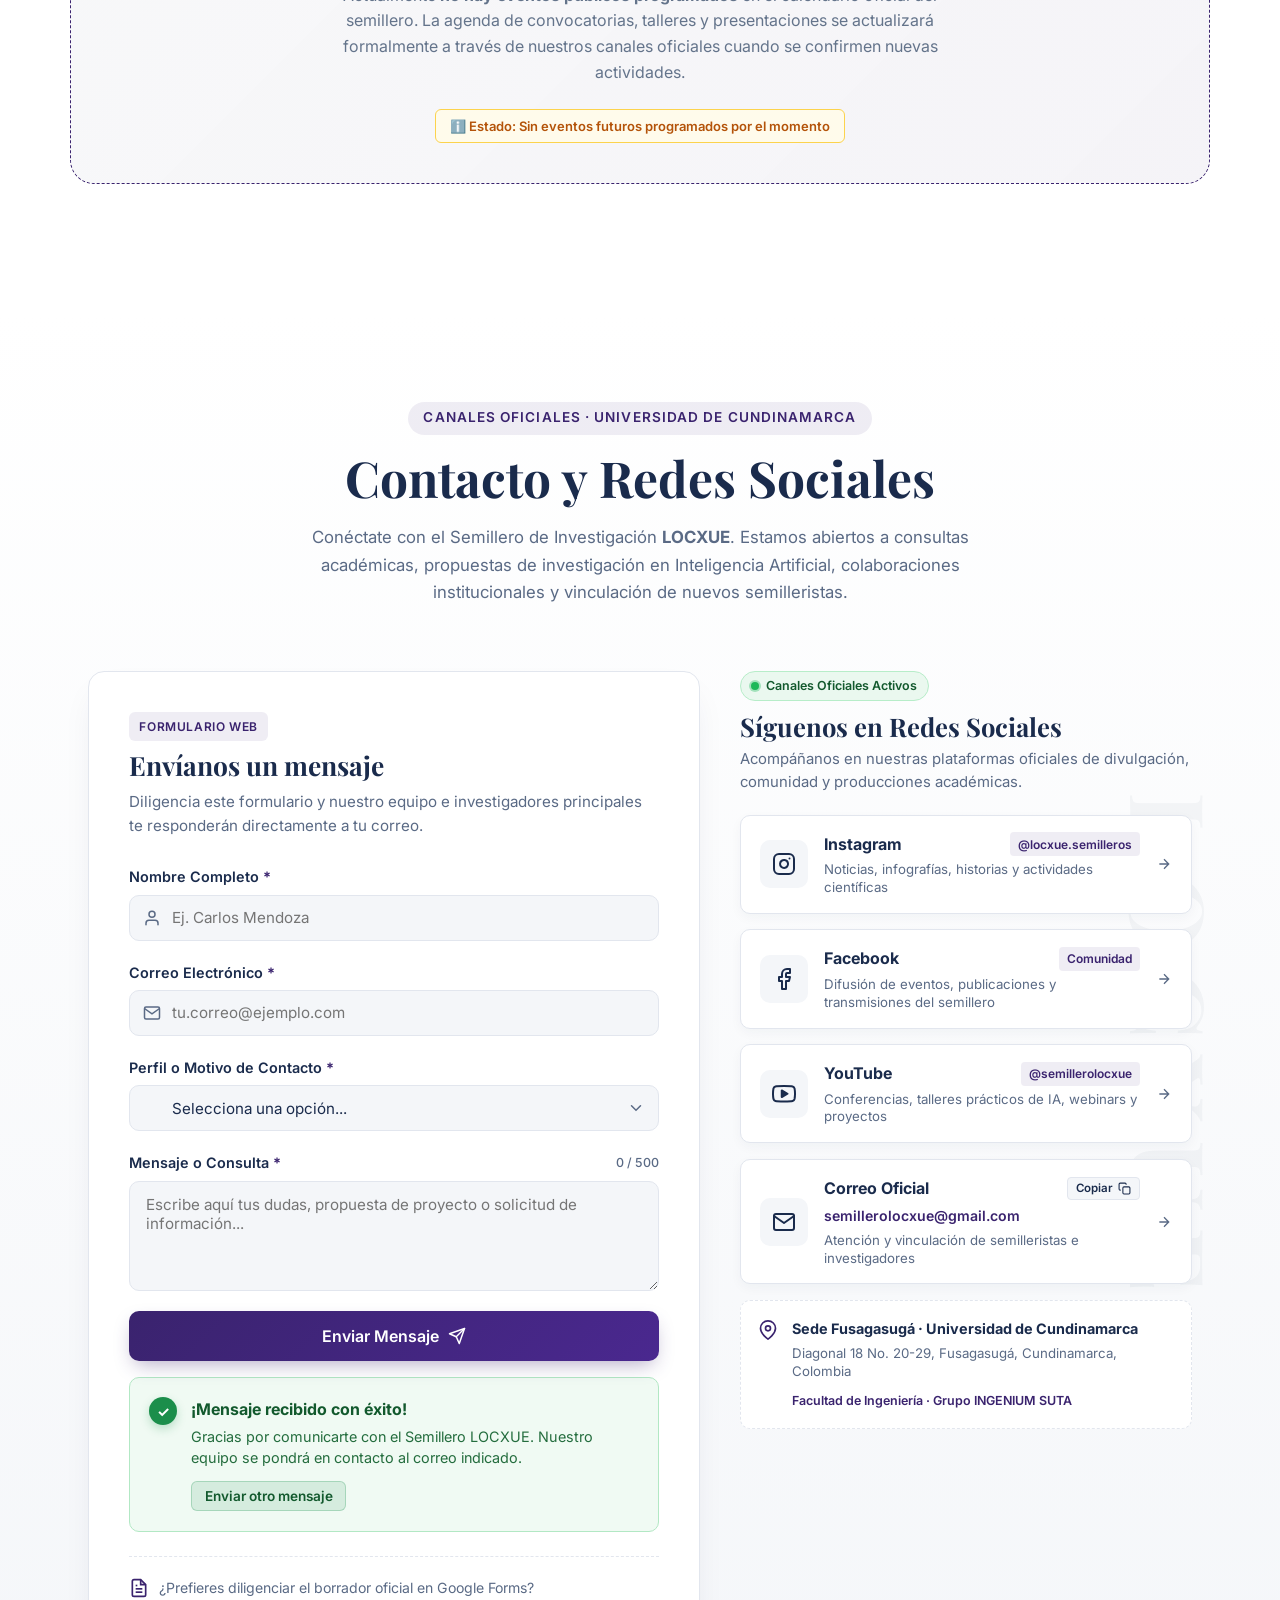
==== commit e67f2aae: "fix: mover modal de evidencias dentro de .logros-eventos-module El modal #lem-evidence-modal quedaba" ====
--- a/web/index.html
+++ b/web/index.html
@@ -29,9 +29,7 @@
     <nav class="nav" aria-label="Navegación principal">
       <a class="nav__logo" href="#identidad" aria-label="LOCXUE — ir al inicio">
         <div class="nav__logo-brand">
-          <svg class="nav__logo-icon" viewBox="0 0 24 24" fill="none" stroke="currentColor" stroke-width="2" aria-hidden="true">
-            <path d="M12 2L2 7l10 5 10-5-10-5zM2 17l10 5 10-5M2 12l10 5 10-5" stroke-linecap="round" stroke-linejoin="round"/>
-          </svg>
+          <img src="assets/img/branding/logo-mark.png" alt="" class="nav__logo-icon" aria-hidden="true">
           <span class="nav__logo-text">LOCXUE</span>
         </div>
       </a>
@@ -51,6 +49,22 @@
       </ul>
     </nav>
   </header>
+
+  <!-- Banner de marca: versión negativa oficial del logotipo (símbolo + nombre en blanco,
+       tomada del kit de marca) sobre el púrpura institucional, y foto grupal de semilleristas -->
+  <div class="brand-banner">
+    <div class="brand-banner__container">
+      <div class="brand-banner__identity">
+        <img src="assets/img/branding/logo-negative.png" alt="LOCXUE — Semillero de Investigación" class="brand-banner__logo">
+        <p class="brand-banner__tagline">Semillero de Investigación · Universidad de Cundinamarca</p>
+      </div>
+      <div class="brand-banner__team">
+        <div class="brand-banner__team-frame">
+          <img src="assets/img/equipo/equipo-completo.jpg" alt="Foto grupal de los semilleristas de LOCXUE" class="brand-banner__team-photo" loading="lazy">
+        </div>
+      </div>
+    </div>
+  </div>
 
   <main id="main">
 
@@ -1280,19 +1294,19 @@
         </p>
         <span class="lem-future-events-card__note">ℹ️ Estado: Sin eventos futuros programados por el momento</span>
       </div>
+
+      <!-- Modal de Evidencias Fotográficas -->
+      <div id="lem-evidence-modal" class="lem-modal" role="dialog" aria-modal="true" aria-labelledby="lem-modal-title">
+        <div class="lem-modal__content">
+          <button id="lem-modal-close" class="lem-modal__close" aria-label="Cerrar modal">&times;</button>
+          <h3 id="lem-modal-title" class="lem-modal__title">Evidencias Fotográficas del Evento</h3>
+          <div class="lem-modal__img-placeholder">
+            <p>📷 <strong>Visor de Evidencias Históricas</strong></p>
+          </div>
+          <ul id="lem-modal-files" class="lem-modal__file-list"></ul>
+        </div>
+      </div>
     </section>
-
-    <!-- Modal de Evidencias Fotográficas -->
-    <div id="lem-evidence-modal" class="lem-modal" role="dialog" aria-modal="true" aria-labelledby="lem-modal-title">
-      <div class="lem-modal__content">
-        <button id="lem-modal-close" class="lem-modal__close" aria-label="Cerrar modal">&times;</button>
-        <h3 id="lem-modal-title" class="lem-modal__title">Evidencias Fotográficas del Evento</h3>
-        <div class="lem-modal__img-placeholder">
-          <p>📷 <strong>Visor de Evidencias Históricas</strong></p>
-        </div>
-        <ul id="lem-modal-files" class="lem-modal__file-list"></ul>
-      </div>
-    </div>
 
     <!-- ============================================================
          MÓDULO 06: Redes Sociales, Contacto y Pie de Página (Footer)
